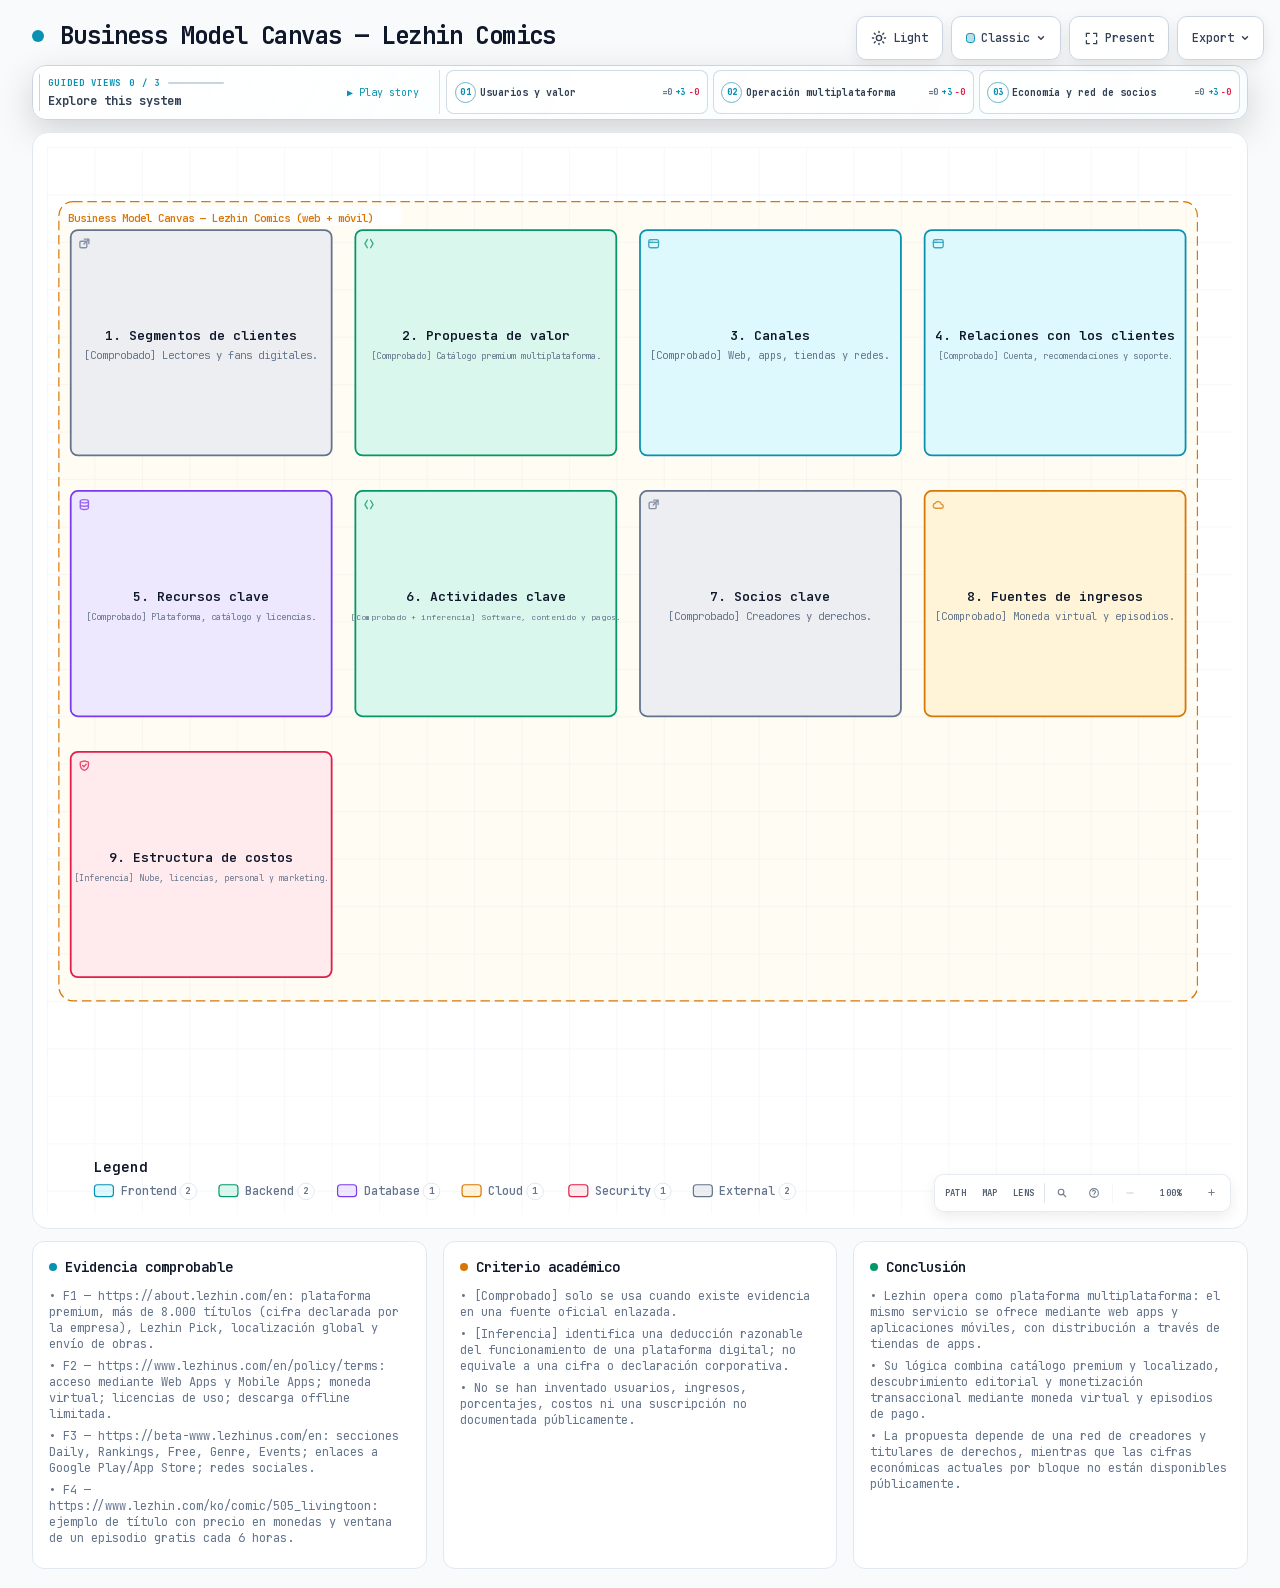
==== Practica03/lezhin-business-model-canvas.html @ 4b430013 "add: Modelo Business Canvas Se generó el modelo Business Canvas de la plataforma Lezhin utilizando C" ====
<!DOCTYPE html>
<html lang="en" data-theme="dark" data-preset="classic">
<head>
  <meta charset="UTF-8">
  <meta name="viewport" content="width=device-width, initial-scale=1.0">
  <meta name="generator" content="archify 2.17.0-dev.1">
  <title>Business Model Canvas — Lezhin Comics Diagram</title>
  <script>
    // Resolve the theme before first paint so light-preference users don't
    // see a dark flash. The toolbar script below re-applies with UI state.
    (function () {
      try {
        var theme = null;
        try {
          var param = new URLSearchParams(window.location.search).get('theme');
          if (param === 'light' || param === 'dark') theme = param;
          if (new URLSearchParams(window.location.search).get('embed') === '1') {
            document.documentElement.setAttribute('data-embed', 'true');
          }
          if (new URLSearchParams(window.location.search).get('present') === '1') {
            document.documentElement.setAttribute('data-present', 'true');
          }
        } catch (_) {}
        if (!theme) {
          try { theme = localStorage.getItem('archify-theme'); } catch (_) {}
        }
        if (theme !== 'light' && theme !== 'dark') {
          theme = window.matchMedia('(prefers-color-scheme: light)').matches ? 'light' : 'dark';
        }
        document.documentElement.setAttribute('data-theme', theme);
      } catch (_) {}
    })();
  </script>
  <style id="archify-fonts">
/*
JetBrains Mono variable WOFF2 subsets from Google Fonts service revision v24.
These fixed bytes are shared by the viewer and its SVG/raster exports.
No local() source: an installed copy must not override the bundled font.
Uncovered characters (including CJK) still use the system fallback stack.
Upstream: https://github.com/JetBrains/JetBrainsMono

cyrillic-ext    1664 bytes  sha256 9343de2ca5d9549f792e7962375af8efb0f320c7643bfd36c884b5a30e5c396f
cyrillic        8892 bytes  sha256 4995a9a43ac659ec32fcd8b463755cd6a07b31a6e6b3894a6a153b661cf490e2
greek           6800 bytes  sha256 49c3da6c9a2b279b0f1f860f5cfb1f5dc38d88a5c7be9c9b1837bbc4e3db6111
vietnamese      5872 bytes  sha256 d44eb1936043a56038eb02dd70b243f379bef65783f94ec12f277550720411f1
latin-ext      11596 bytes  sha256 9c38cb2d0d2d93c1ee6e21fa78db76f13ea7e15e15cc64214c7ca89b6aaa35c4
latin          31340 bytes  sha256 2c32b9b3ee358c119e210f6f5195f9bd34894d78a785ff2e95d60e718e400af4

Copyright 2020 The JetBrains Mono Project Authors (https://github.com/JetBrains/JetBrainsMono)

This Font Software is licensed under the SIL Open Font License, Version 1.1.
This license is copied below, and is also available with a FAQ at:
https://openfontlicense.org


-----------------------------------------------------------
SIL OPEN FONT LICENSE Version 1.1 - 26 February 2007
-----------------------------------------------------------

PREAMBLE
The goals of the Open Font License (OFL) are to stimulate worldwide
development of collaborative font projects, to support the font creation
efforts of academic and linguistic communities, and to provide a free and
open framework in which fonts may be shared and improved in partnership
with others.

The OFL allows the licensed fonts to be used, studied, modified and
redistributed freely as long as they are not sold by themselves. The
fonts, including any derivative works, can be bundled, embedded,
redistributed and/or sold with any software provided that any reserved
names are not used by derivative works. The fonts and derivatives,
however, cannot be released under any other type of license. The
requirement for fonts to remain under this license does not apply
to any document created using the fonts or their derivatives.

DEFINITIONS
"Font Software" refers to the set of files released by the Copyright
Holder(s) under this license and clearly marked as such. This may
include source files, build scripts and documentation.

"Reserved Font Name" refers to any names specified as such after the
copyright statement(s).

"Original Version" refers to the collection of Font Software components as
distributed by the Copyright Holder(s).

"Modified Version" refers to any derivative made by adding to, deleting,
or substituting -- in part or in whole -- any of the components of the
Original Version, by changing formats or by porting the Font Software to a
new environment.

"Author" refers to any designer, engineer, programmer, technical
writer or other person who contributed to the Font Software.

PERMISSION & CONDITIONS
Permission is hereby granted, free of charge, to any person obtaining
a copy of the Font Software, to use, study, copy, merge, embed, modify,
redistribute, and sell modified and unmodified copies of the Font
Software, subject to the following conditions:

1) Neither the Font Software nor any of its individual components,
in Original or Modified Versions, may be sold by itself.

2) Original or Modified Versions of the Font Software may be bundled,
redistributed and/or sold with any software, provided that each copy
contains the above copyright notice and this license. These can be
included either as stand-alone text files, human-readable headers or
in the appropriate machine-readable metadata fields within text or
binary files as long as those fields can be easily viewed by the user.

3) No Modified Version of the Font Software may use the Reserved Font
Name(s) unless explicit written permission is granted by the corresponding
Copyright Holder. This restriction only applies to the primary font name as
presented to the users.

4) The name(s) of the Copyright Holder(s) or the Author(s) of the Font
Software shall not be used to promote, endorse or advertise any
Modified Version, except to acknowledge the contribution(s) of the
Copyright Holder(s) and the Author(s) or with their explicit written
permission.

5) The Font Software, modified or unmodified, in part or in whole,
must be distributed entirely under this license, and must not be
distributed under any other license. The requirement for fonts to
remain under this license does not apply to any document created
using the Font Software.

TERMINATION
This license becomes null and void if any of the above conditions are
not met.

DISCLAIMER
THE FONT SOFTWARE IS PROVIDED "AS IS", WITHOUT WARRANTY OF ANY KIND,
EXPRESS OR IMPLIED, INCLUDING BUT NOT LIMITED TO ANY WARRANTIES OF
MERCHANTABILITY, FITNESS FOR A PARTICULAR PURPOSE AND NONINFRINGEMENT
OF COPYRIGHT, PATENT, TRADEMARK, OR OTHER RIGHT. IN NO EVENT SHALL THE
COPYRIGHT HOLDER BE LIABLE FOR ANY CLAIM, DAMAGES OR OTHER LIABILITY,
INCLUDING ANY GENERAL, SPECIAL, INDIRECT, INCIDENTAL, OR CONSEQUENTIAL
DAMAGES, WHETHER IN AN ACTION OF CONTRACT, TORT OR OTHERWISE, ARISING
FROM, OUT OF THE USE OR INABILITY TO USE THE FONT SOFTWARE OR FROM
OTHER DEALINGS IN THE FONT SOFTWARE.
*/
    /* cyrillic-ext */
    @font-face { font-family: 'JetBrains Mono'; font-style: normal; font-weight: 400 800; font-display: swap;
      src: url([data-uri]) format('woff2');
      unicode-range: U+0460-052F, U+1C80-1C8A, U+20B4, U+2DE0-2DFF, U+A640-A69F, U+FE2E-FE2F; }
    /* cyrillic */
    @font-face { font-family: 'JetBrains Mono'; font-style: normal; font-weight: 400 800; font-display: swap;
      src: url([data-uri]) format('woff2');
      unicode-range: U+0301, U+0400-045F, U+0490-0491, U+04B0-04B1, U+2116; }
    /* greek */
    @font-face { font-family: 'JetBrains Mono'; font-style: normal; font-weight: 400 800; font-display: swap;
      src: url([data-uri]) format('woff2');
      unicode-range: U+0370-0377, U+037A-037F, U+0384-038A, U+038C, U+038E-03A1, U+03A3-03FF; }
    /* vietnamese */
    @font-face { font-family: 'JetBrains Mono'; font-style: normal; font-weight: 400 800; font-display: swap;
      src: url([data-uri]) format('woff2');
      unicode-range: U+0102-0103, U+0110-0111, U+0128-0129, U+0168-0169, U+01A0-01A1, U+01AF-01B0, U+0300-0301, U+0303-0304, U+0308-0309, U+0323, U+0329, U+1EA0-1EF9, U+20AB; }
    /* latin-ext */
    @font-face { font-family: 'JetBrains Mono'; font-style: normal; font-weight: 400 800; font-display: swap;
      src: url([data-uri]) format('woff2');
      unicode-range: U+0100-02BA, U+02BD-02C5, U+02C7-02CC, U+02CE-02D7, U+02DD-02FF, U+0304, U+0308, U+0329, U+1D00-1DBF, U+1E00-1E9F, U+1EF2-1EFF, U+2020, U+20A0-20AB, U+20AD-20C0, U+2113, U+2C60-2C7F, U+A720-A7FF; }
    /* latin */
    @font-face { font-family: 'JetBrains Mono'; font-style: normal; font-weight: 400 800; font-display: swap;
      src: url([data-uri]) format('woff2');
      unicode-range: U+0000-00FF, U+0131, U+0152-0153, U+02BB-02BC, U+02C6, U+02DA, U+02DC, U+0304, U+0308, U+0329, U+2000-206F, U+20AC, U+2122, U+2191, U+2193, U+2212, U+2215, U+FEFF, U+FFFD; }
  </style>
  <style>
    /* ==========================================================
       THEME VARIABLES — switch by toggling [data-theme] on <html>
       ========================================================== */
    :root,
    [data-theme="dark"] {
      --bg: #020617;
      --grid: #1e293b;
      --text: #ffffff;
      --text-muted: #94a3b8;
      --text-dim: #475569;
      /* UI chrome and menu hints need more contrast than SVG .t-dim accents */
      --text-faint: #7d8da1;

      --panel: rgba(15, 23, 42, 0.5);
      --panel-border: #1e293b;
      --lane-fill: rgba(15, 23, 42, 0.22);
      --lane-stroke: #334155;

      --arrow: #64748b;
      --arrow-emphasis: #34d399;

      /* Opaque mask color used behind semi-transparent component fills
         so the arrows drawn underneath are properly hidden. */
      --mask: #0f172a;

      --frontend-fill:    rgba(8, 51, 68, 0.4);
      --frontend-stroke:  #22d3ee;
      --backend-fill:     rgba(6, 78, 59, 0.4);
      --backend-stroke:   #34d399;
      --database-fill:    rgba(76, 29, 149, 0.4);
      --database-stroke:  #a78bfa;
      --cloud-fill:       rgba(120, 53, 15, 0.3);
      --cloud-stroke:     #fbbf24;
      --security-fill:    rgba(136, 19, 55, 0.4);
      --security-stroke:  #fb7185;
      --messagebus-fill:  rgba(251, 146, 60, 0.3);
      --messagebus-stroke:#fb923c;
      --external-fill:    rgba(30, 41, 59, 0.5);
      --external-stroke:  #94a3b8;

      --toolbar-bg:       rgba(15, 23, 42, 0.8);
      --toolbar-border:   #334155;
      --toolbar-text:     #e2e8f0;
      --toolbar-hover:    rgba(15, 23, 42, 0.95);
      --toolbar-menu-bg:  #0f172a;
    }

    [data-theme="light"] {
      --bg: #f8fafc;
      --grid: #e2e8f0;
      --text: #0f172a;
      --text-muted: #64748b;
      --text-dim: #94a3b8;
      --text-faint: #64748b;

      --panel: #ffffff;
      --panel-border: #e2e8f0;
      --lane-fill: rgba(248, 250, 252, 0.65);
      --lane-stroke: #cbd5e1;

      --arrow: #94a3b8;
      --arrow-emphasis: #059669;

      --mask: #ffffff;

      --frontend-fill:    rgba(34, 211, 238, 0.15);
      --frontend-stroke:  #0891b2;
      --backend-fill:     rgba(52, 211, 153, 0.18);
      --backend-stroke:   #059669;
      --database-fill:    rgba(167, 139, 250, 0.2);
      --database-stroke:  #7c3aed;
      --cloud-fill:       rgba(251, 191, 36, 0.18);
      --cloud-stroke:     #d97706;
      --security-fill:    rgba(251, 113, 133, 0.15);
      --security-stroke:  #e11d48;
      --messagebus-fill:  rgba(251, 146, 60, 0.15);
      --messagebus-stroke:#ea580c;
      --external-fill:    rgba(148, 163, 184, 0.18);
      --external-stroke:  #64748b;

      --toolbar-bg:       rgba(255, 255, 255, 0.92);
      --toolbar-border:   #cbd5e1;
      --toolbar-text:     #334155;
      --toolbar-hover:    #ffffff;
      --toolbar-menu-bg:  #ffffff;
    }

    /* ==========================================================
       SIGNAL FLOW — an opt-in, motion-forward visual preset.
       The variables also target a standalone exported SVG, whose
       root carries data-preset and data-theme directly.
       ========================================================== */
    [data-preset="signal-flow"][data-theme="dark"] {
      --bg: #030711;
      --grid: #15233a;
      --panel: rgba(6, 14, 28, 0.78);
      --panel-border: #1d3350;
      --lane-fill: rgba(9, 22, 40, 0.5);
      --lane-stroke: #2c4564;
      --text: #f5fbff;
      --text-muted: #9eb0c7;
      --text-dim: #52667f;
      --text-faint: #7890ad;
      --mask: #07101e;
      --frontend-fill: rgba(6, 182, 212, 0.14);
      --frontend-stroke: #67e8f9;
      --backend-fill: rgba(16, 185, 129, 0.14);
      --backend-stroke: #5eead4;
      --database-fill: rgba(139, 92, 246, 0.16);
      --database-stroke: #c4b5fd;
      --cloud-fill: rgba(245, 158, 11, 0.13);
      --cloud-stroke: #fcd34d;
      --security-fill: rgba(244, 63, 94, 0.13);
      --security-stroke: #fda4af;
      --messagebus-fill: rgba(249, 115, 22, 0.13);
      --messagebus-stroke: #fdba74;
      --external-fill: rgba(71, 85, 105, 0.24);
      --external-stroke: #a5b4c7;
      --arrow: #7890ad;
      --arrow-emphasis: #2dd4bf;
      --toolbar-bg: rgba(7, 16, 30, 0.86);
      --toolbar-border: #29415f;
      --toolbar-menu-bg: #07101e;
    }

    [data-preset="signal-flow"][data-theme="light"] {
      --bg: #f4f9fc;
      --grid: #d4e5ee;
      --panel: rgba(255, 255, 255, 0.82);
      --panel-border: #bfd5e2;
      --lane-fill: rgba(232, 243, 248, 0.62);
      --lane-stroke: #a9c5d5;
      --text: #102638;
      --text-muted: #587287;
      --text-dim: #8aa2b4;
      --text-faint: #668397;
      --mask: #ffffff;
      --frontend-fill: rgba(6, 182, 212, 0.09);
      --frontend-stroke: #0789a1;
      --backend-fill: rgba(5, 150, 105, 0.09);
      --backend-stroke: #087f69;
      --database-fill: rgba(124, 58, 237, 0.09);
      --database-stroke: #7254c7;
      --cloud-fill: rgba(217, 119, 6, 0.08);
      --cloud-stroke: #b9670b;
      --security-fill: rgba(225, 29, 72, 0.08);
      --security-stroke: #c53a59;
      --messagebus-fill: rgba(234, 88, 12, 0.08);
      --messagebus-stroke: #c65f27;
      --external-fill: rgba(100, 116, 139, 0.1);
      --external-stroke: #607a8c;
      --arrow: #7b97aa;
      --arrow-emphasis: #0d9488;
    }

    /* ==========================================================
       BLUEPRINT — a review-first drafting preset for deployment,
       infrastructure, and technical design documentation. It keeps
       the same semantic palette and geometry while trading glow for
       precise grid contrast, squared materials, and drafting marks.
       ========================================================== */
    [data-preset="blueprint"][data-theme="dark"] {
      --bg: #06131f;
      --grid: #17425a;
      --panel: rgba(7, 27, 43, 0.9);
      --panel-border: #27627f;
      --lane-fill: rgba(10, 43, 66, 0.36);
      --lane-stroke: #34799a;
      --text: #e3f6ff;
      --text-muted: #91b8ca;
      --text-dim: #557e92;
      --text-faint: #739caf;
      --mask: #0a2031;
      --frontend-fill: rgba(26, 157, 193, 0.14);
      --frontend-stroke: #66d9ef;
      --backend-fill: rgba(31, 155, 124, 0.13);
      --backend-stroke: #69dfbd;
      --database-fill: rgba(120, 105, 196, 0.14);
      --database-stroke: #b4a8ff;
      --cloud-fill: rgba(197, 145, 43, 0.13);
      --cloud-stroke: #ffd166;
      --security-fill: rgba(199, 76, 104, 0.13);
      --security-stroke: #ff8da1;
      --messagebus-fill: rgba(207, 112, 49, 0.13);
      --messagebus-stroke: #ffad66;
      --external-fill: rgba(84, 119, 139, 0.18);
      --external-stroke: #a7cad9;
      --arrow: #78a3b7;
      --arrow-emphasis: #64dfc1;
      --toolbar-bg: rgba(7, 28, 45, 0.92);
      --toolbar-border: #34799a;
      --toolbar-text: #d8f3ff;
      --toolbar-hover: rgba(18, 58, 83, 0.95);
      --toolbar-menu-bg: #0a2031;
    }

    [data-preset="blueprint"][data-theme="light"] {
      --bg: #edf7fa;
      --grid: #b5d5e1;
      --panel: rgba(249, 253, 255, 0.94);
      --panel-border: #78aabd;
      --lane-fill: rgba(210, 232, 240, 0.42);
      --lane-stroke: #83b2c4;
      --text: #123344;
      --text-muted: #4e7486;
      --text-dim: #86a6b4;
      --text-faint: #668c9d;
      --mask: #f9fdff;
      --frontend-fill: rgba(8, 145, 178, 0.08);
      --frontend-stroke: #087f9c;
      --backend-fill: rgba(5, 128, 101, 0.08);
      --backend-stroke: #08755f;
      --database-fill: rgba(100, 75, 180, 0.08);
      --database-stroke: #6757a8;
      --cloud-fill: rgba(181, 120, 15, 0.08);
      --cloud-stroke: #a86609;
      --security-fill: rgba(190, 48, 80, 0.07);
      --security-stroke: #b32f50;
      --messagebus-fill: rgba(196, 81, 22, 0.07);
      --messagebus-stroke: #b65120;
      --external-fill: rgba(79, 112, 128, 0.08);
      --external-stroke: #506f7e;
      --arrow: #6d93a5;
      --arrow-emphasis: #087f69;
      --toolbar-bg: rgba(247, 252, 254, 0.94);
      --toolbar-border: #8ab5c5;
      --toolbar-text: #294f61;
      --toolbar-hover: #ffffff;
      --toolbar-menu-bg: #f9fdff;
    }

    /* ==========================================================
       EDITORIAL — a warm, publication-minded preset for design
       reviews, launch notes, and documentation. The diagram keeps
       the same semantic palette and exact geometry, but trades
       software chrome for paper, ink, ruled structure, and one
       restrained vermilion accent.
       ========================================================== */
    [data-preset="editorial"][data-theme="dark"] {
      --bg: #181611;
      --grid: #39342a;
      --panel: rgba(35, 31, 24, 0.96);
      --panel-border: #625a4a;
      --lane-fill: rgba(52, 46, 35, 0.46);
      --lane-stroke: #726957;
      --text: #f4eddf;
      --text-muted: #b9ae9b;
      --text-dim: #776e60;
      --text-faint: #9d917e;
      --mask: #231f18;
      --frontend-fill: rgba(43, 133, 142, 0.16);
      --frontend-stroke: #7fc6c7;
      --backend-fill: rgba(63, 132, 92, 0.16);
      --backend-stroke: #8fc29e;
      --database-fill: rgba(117, 91, 141, 0.17);
      --database-stroke: #c0a4d0;
      --cloud-fill: rgba(170, 119, 49, 0.16);
      --cloud-stroke: #d8ad68;
      --security-fill: rgba(157, 69, 65, 0.17);
      --security-stroke: #df9085;
      --messagebus-fill: rgba(174, 79, 42, 0.16);
      --messagebus-stroke: #df946f;
      --external-fill: rgba(126, 115, 96, 0.18);
      --external-stroke: #b8ad99;
      --arrow: #948978;
      --arrow-emphasis: #dd6b3d;
      --toolbar-bg: rgba(35, 31, 24, 0.92);
      --toolbar-border: #625a4a;
      --toolbar-text: #eee5d5;
      --toolbar-hover: #302a20;
      --toolbar-menu-bg: #231f18;
    }

    [data-preset="editorial"][data-theme="light"] {
      --bg: #f2eee5;
      --grid: #d8d0c2;
      --panel: rgba(251, 248, 241, 0.97);
      --panel-border: #c4b9a6;
      --lane-fill: rgba(229, 221, 207, 0.42);
      --lane-stroke: #b8aa94;
      --text: #242018;
      --text-muted: #6f6658;
      --text-dim: #a09788;
      --text-faint: #817767;
      --mask: #fbf8f1;
      --frontend-fill: rgba(31, 117, 126, 0.09);
      --frontend-stroke: #287e84;
      --backend-fill: rgba(42, 119, 75, 0.09);
      --backend-stroke: #397b53;
      --database-fill: rgba(105, 75, 130, 0.09);
      --database-stroke: #765d86;
      --cloud-fill: rgba(157, 103, 31, 0.1);
      --cloud-stroke: #9a671f;
      --security-fill: rgba(153, 58, 52, 0.09);
      --security-stroke: #9e463f;
      --messagebus-fill: rgba(182, 70, 27, 0.09);
      --messagebus-stroke: #ad4b25;
      --external-fill: rgba(101, 91, 75, 0.09);
      --external-stroke: #746b5e;
      --arrow: #8a806f;
      --arrow-emphasis: #bb4c23;
      --toolbar-bg: rgba(251, 248, 241, 0.94);
      --toolbar-border: #c4b9a6;
      --toolbar-text: #40392f;
      --toolbar-hover: #fffdf8;
      --toolbar-menu-bg: #fbf8f1;
    }

    * { margin: 0; padding: 0; box-sizing: border-box; }

    body {
      font-family: 'JetBrains Mono', ui-monospace, SFMono-Regular, Menlo, Consolas, 'DejaVu Sans Mono', 'Liberation Mono', 'Noto Sans Mono CJK SC', 'PingFang SC', 'Hiragino Sans GB', 'Microsoft YaHei', monospace;
      background: var(--bg);
      min-height: 100vh;
      padding: 2rem;
      color: var(--text);
      transition: background 0.2s ease, color 0.2s ease;
    }

    html[data-preset="signal-flow"] body {
      background-image:
        radial-gradient(circle at 18% -8%, rgba(34, 211, 238, 0.14), transparent 34rem),
        radial-gradient(circle at 92% 18%, rgba(139, 92, 246, 0.12), transparent 30rem);
      background-attachment: fixed;
    }
    html[data-preset="signal-flow"][data-theme="light"] body {
      background-image:
        radial-gradient(circle at 18% -8%, rgba(6, 182, 212, 0.12), transparent 34rem),
        radial-gradient(circle at 92% 18%, rgba(139, 92, 246, 0.08), transparent 30rem);
    }
    html[data-preset="blueprint"] body {
      background-image:
        linear-gradient(var(--grid) 1px, transparent 1px),
        linear-gradient(90deg, var(--grid) 1px, transparent 1px);
      background-size: 32px 32px;
      background-position: -1px -1px;
      background-attachment: fixed;
    }
    html[data-preset="editorial"] body {
      background-image:
        linear-gradient(90deg, transparent 0, transparent 5.4rem, color-mix(in srgb, var(--security-stroke) 18%, transparent) 5.4rem, color-mix(in srgb, var(--security-stroke) 18%, transparent) calc(5.4rem + 1px), transparent calc(5.4rem + 1px)),
        repeating-linear-gradient(0deg, transparent 0, transparent 31px, color-mix(in srgb, var(--grid) 36%, transparent) 31px, color-mix(in srgb, var(--grid) 36%, transparent) 32px);
      background-attachment: fixed;
    }

    /* Gallery/embed mode keeps the generated artifact as the source of truth
       while presenting only its diagram surface inside a proof card. */
    html[data-embed="true"] body {
      min-height: 0;
      padding: 0;
      overflow: hidden;
      background: var(--bg);
      background-image: none;
    }
    html[data-embed="true"] .toolbar,
    html[data-embed="true"] .header,
    html[data-embed="true"] .cards,
    html[data-embed="true"] .diagram-nav,
    html[data-embed="true"] .overview-map,
    html[data-embed="true"] .focus-chip,
    html[data-embed="true"] .route-probe,
    html[data-embed="true"] .semantic-lens,
    html[data-embed="true"] .diagram-guide,
    html[data-embed="true"] .node-finder,
    html[data-embed="true"] .guided-views { display: none !important; }
    html[data-embed="true"] .container { max-width: none; }
    html[data-embed="true"] .diagram-container {
      padding: 0.5rem;
      border: 0;
      border-radius: 0;
      box-shadow: none;
    }
    html[data-embed="true"] .diagram-container svg { min-width: 0; }

    /* Share Chapter Cue lives in the HTML viewer layer, not inside the SVG.
       It gives one-shot embeds a title, authored note, truthful stop order,
       and lifecycle state while canonical diagram geometry stays untouched. */
    .share-chapter-cue { display: none; }
    html[data-embed="true"][data-share-playback="true"] .share-chapter-cue:not([hidden]),
    html[data-embed="true"][data-share-moment="true"] .share-chapter-cue:not([hidden]) {
      position: absolute;
      z-index: 18;
      top: 0.85rem;
      left: 50%;
      display: grid;
      grid-template-columns: auto minmax(9rem, 13.5rem) minmax(0, 1fr);
      align-items: center;
      gap: 0.45rem 0.85rem;
      width: min(52rem, calc(100% - 1.5rem));
      min-height: 3.35rem;
      padding: 0.55rem 0.75rem 0.65rem;
      overflow: hidden;
      border: 1px solid color-mix(in srgb, var(--frontend-stroke) 42%, var(--toolbar-border));
      border-radius: 0.75rem;
      background:
        linear-gradient(115deg, color-mix(in srgb, var(--frontend-fill) 52%, transparent), transparent 45%),
        color-mix(in srgb, var(--toolbar-menu-bg) 92%, transparent);
      color: var(--toolbar-text);
      box-shadow: 0 14px 42px rgba(0, 0, 0, 0.3), inset 0 1px 0 rgba(255, 255, 255, 0.045);
      backdrop-filter: blur(16px);
      pointer-events: none;
      animation: archify-share-cue-enter 280ms cubic-bezier(0.22, 1, 0.36, 1) both;
    }
    html[data-preset="blueprint"] .share-chapter-cue {
      border-radius: 0.2rem;
      background:
        linear-gradient(90deg, color-mix(in srgb, var(--frontend-fill) 46%, transparent), transparent 36%),
        var(--toolbar-menu-bg);
      box-shadow: 0 10px 28px rgba(0, 0, 0, 0.2);
      backdrop-filter: none;
    }
    html[data-preset="editorial"] .share-chapter-cue {
      border-color: var(--panel-border);
      background:
        linear-gradient(90deg, color-mix(in srgb, var(--security-fill) 58%, transparent), transparent 42%),
        var(--toolbar-menu-bg);
      box-shadow: 0 10px 30px color-mix(in srgb, #000 18%, transparent);
      backdrop-filter: none;
    }
    html[data-preset="editorial"] .share-chapter-state { color: var(--arrow-emphasis); }
    html[data-preset="editorial"] .share-chapter-state::before {
      border-radius: 0;
      box-shadow: none;
      transform: rotate(45deg) scale(0.8);
    }
    .share-chapter-index {
      display: grid;
      gap: 0.12rem;
      min-width: 5rem;
      padding-right: 0.75rem;
      border-right: 1px solid var(--toolbar-border);
    }
    .share-chapter-state {
      display: inline-flex;
      align-items: center;
      gap: 0.36rem;
      color: var(--frontend-stroke);
      font-size: 0.5rem;
      font-weight: 800;
      letter-spacing: 0.14em;
      text-transform: uppercase;
    }
    .share-chapter-state::before {
      width: 0.38rem;
      height: 0.38rem;
      border-radius: 50%;
      background: currentColor;
      box-shadow: 0 0 10px currentColor;
      content: '';
    }
    .share-chapter-cue[data-state="playing"] .share-chapter-state::before {
      animation: archify-share-cue-pulse 1.15s ease-in-out infinite;
    }
    .share-chapter-count {
      color: var(--text-faint);
      font-size: 0.5rem;
      font-weight: 700;
      letter-spacing: 0.08em;
      text-transform: uppercase;
    }
    .share-chapter-copy { min-width: 0; }
    .share-chapter-copy strong,
    .share-chapter-copy small,
    .share-chapter-route {
      display: block;
      overflow: hidden;
      text-overflow: ellipsis;
      white-space: nowrap;
    }
    .share-chapter-copy strong {
      color: var(--toolbar-text);
      font-size: 0.6875rem;
      line-height: 1.35;
    }
    .share-chapter-copy small {
      margin-top: 0.08rem;
      color: var(--text-muted);
      font-size: 0.5rem;
      line-height: 1.35;
    }
    .share-chapter-route {
      color: color-mix(in srgb, var(--frontend-stroke) 76%, var(--text-muted));
      font-size: 0.5625rem;
      font-weight: 650;
      letter-spacing: 0.015em;
      text-align: right;
    }
    .share-chapter-progress {
      position: absolute;
      right: 0;
      bottom: 0;
      left: 0;
      height: 2px;
      overflow: hidden;
      background: color-mix(in srgb, var(--toolbar-border) 72%, transparent);
    }
    .share-chapter-progress span {
      display: block;
      width: 100%;
      height: 100%;
      background: linear-gradient(90deg, var(--frontend-stroke), var(--database-stroke));
      box-shadow: 0 0 12px var(--frontend-stroke);
      transform: scaleX(0);
      transform-origin: left center;
    }

    /* Presentation Stage is a viewer-only layer: it gives the live diagram
       the viewport while keeping guided views, theme, focus, and exports real.
       Embed mode wins when both query parameters are present. */
    html[data-present="true"]:not([data-embed="true"]) body {
      height: 100dvh;
      min-height: 0;
      padding: 1rem;
      overflow: hidden;
    }
    html[data-present="true"]:not([data-embed="true"]) .container {
      display: flex;
      flex-direction: column;
      gap: 0.75rem;
      width: 100%;
      max-width: none;
      height: calc(100dvh - 2rem);
    }
    html[data-present="true"]:not([data-embed="true"]) .header {
      flex: none;
      min-width: 0;
      margin: 0;
      padding-right: 23rem;
    }
    html[data-present="true"]:not([data-embed="true"]) .header-row { margin-bottom: 0.25rem; }
    html[data-present="true"]:not([data-embed="true"]) .subtitle {
      overflow: hidden;
      text-overflow: ellipsis;
      white-space: nowrap;
    }
    html[data-present="true"]:not([data-embed="true"]) .guided-views {
      flex: none;
      margin-bottom: 0;
    }
    html[data-present="true"]:not([data-embed="true"]) .diagram-container {
      display: flex;
      flex: 1 1 auto;
      align-items: center;
      justify-content: center;
      min-height: 0;
      padding: 0.75rem;
      padding-bottom: calc(0.75rem + var(--archify-nav-reserve));
    }
    html[data-present="true"]:not([data-embed="true"]) .diagram-container > svg {
      flex: 1 1 auto;
      height: 100%;
      min-height: 0;
      width: 100%;
      min-width: 0;
    }
    html[data-present="true"]:not([data-embed="true"]) .cards { display: none; }
    html[data-present="true"]:not([data-embed="true"]) #btn-present {
      border-color: var(--frontend-stroke);
      color: var(--frontend-stroke);
    }

    /* The reader owns only the outer scale. Wide diagrams keep one authored
       SVG/viewBox while the runtime chooses a desktop width from the actual
       vertical budget. This avoids device-specific files and breakpoint
       jumps between a laptop and a tall monitor. */
    .container {
      width: 100%;
      max-width: var(--archify-reader-width, 1440px);
      margin: 0 auto;
    }
    @media (min-width: 768px) and (max-height: 920px) {
      .header { margin-bottom: 1rem; }
      .diagram-container { padding: 1rem; }
      .cards { margin-top: 1rem; }
      .card { padding: 1rem; }
    }

    .header { margin-bottom: 1.5rem; padding-right: 29.5rem; }

    html[data-preset="signal-flow"] .header,
    html[data-preset="blueprint"] .header,
    html[data-preset="editorial"] .header { padding-right: 29.5rem; }

    .header-row {
      display: flex;
      align-items: center;
      gap: 1rem;
      margin-bottom: 0.5rem;
    }

    .pulse-dot {
      width: 12px;
      height: 12px;
      background: var(--frontend-stroke);
      border-radius: 50%;
      animation: none;
    }

    html[data-motion-capable="true"] .pulse-dot { animation: pulse 2s infinite; }

    @keyframes pulse {
      0%, 100% { opacity: 1; }
      50% { opacity: 0.5; }
    }

    h1 {
      font-size: 1.5rem;
      font-weight: 700;
      letter-spacing: -0.025em;
    }

    .subtitle {
      color: var(--text-muted);
      font-size: 0.875rem;
      margin-left: 1.75rem;
    }

    html[data-preset="signal-flow"] .header-row::after {
      content: attr(data-preset-badge-signal-flow);
      margin-left: auto;
      color: var(--frontend-stroke);
      border: 1px solid var(--frontend-stroke);
      border-radius: 999px;
      padding: 0.28rem 0.6rem;
      font-size: 0.625rem;
      letter-spacing: 0.12em;
      opacity: 0.82;
      box-shadow: 0 0 20px rgba(34, 211, 238, 0.12);
      white-space: nowrap;
    }

    html[data-preset="blueprint"] .pulse-dot {
      width: 10px;
      height: 10px;
      border: 1px solid var(--frontend-stroke);
      border-radius: 1px;
      background: transparent;
      box-shadow: inset 0 0 0 2px var(--bg);
      transform: rotate(45deg);
      animation: none;
    }
    html[data-preset="blueprint"] .header-row::after {
      content: attr(data-preset-badge-blueprint);
      margin-left: auto;
      padding: 0.28rem 0.55rem;
      border-top: 1px solid var(--frontend-stroke);
      border-bottom: 1px solid var(--frontend-stroke);
      color: var(--frontend-stroke);
      font-size: 0.5625rem;
      font-weight: 700;
      letter-spacing: 0.14em;
      white-space: nowrap;
    }

    html[data-preset="editorial"] h1,
    html[data-preset="editorial"] .card h3 {
      font-family: Georgia, 'Times New Roman', 'Songti SC', STSong, serif;
      letter-spacing: -0.02em;
    }
    html[data-preset="editorial"] h1 { font-size: 1.72rem; font-weight: 600; }
    html[data-preset="editorial"] .pulse-dot {
      width: 9px;
      height: 9px;
      border: 1px solid var(--arrow-emphasis);
      border-radius: 0;
      background: var(--arrow-emphasis);
      box-shadow: 0 0 0 3px color-mix(in srgb, var(--arrow-emphasis) 14%, transparent);
      transform: rotate(45deg);
      animation: none;
    }
    html[data-preset="editorial"] .header-row::after {
      content: attr(data-preset-badge-editorial);
      margin-left: auto;
      padding: 0.32rem 0 0.24rem;
      border-bottom: 2px solid var(--arrow-emphasis);
      color: var(--arrow-emphasis);
      font-family: Georgia, 'Times New Roman', serif;
      font-size: 0.625rem;
      font-style: italic;
      font-weight: 600;
      letter-spacing: 0.08em;
      white-space: nowrap;
    }

    .diagram-container {
      --archify-nav-reserve: 0px;
      background: var(--panel);
      border-radius: 1rem;
      border: 1px solid var(--panel-border);
      padding: 1.5rem;
      padding-bottom: calc(1.5rem + var(--archify-nav-reserve));
      overflow: hidden;
      position: relative;
    }

    html[data-preset="signal-flow"] .diagram-container {
      position: relative;
      overflow: hidden;
      background: linear-gradient(180deg, rgba(8, 20, 38, 0.82), rgba(3, 8, 18, 0.94));
      box-shadow: inset 0 1px 0 rgba(255, 255, 255, 0.04), 0 28px 80px rgba(0, 0, 0, 0.34);
    }
    html[data-preset="signal-flow"][data-theme="light"] .diagram-container {
      background: linear-gradient(180deg, rgba(255, 255, 255, 0.9), rgba(237, 246, 250, 0.94));
      box-shadow: inset 0 1px 0 rgba(255, 255, 255, 0.72), 0 24px 60px rgba(45, 78, 99, 0.12);
    }
    html[data-preset="blueprint"] .diagram-container {
      border-color: var(--panel-border);
      border-radius: 0.35rem;
      background: var(--panel);
      box-shadow:
        inset 0 0 0 1px color-mix(in srgb, var(--panel-border) 34%, transparent),
        0 18px 48px rgba(0, 0, 0, 0.16);
    }
    html[data-preset="blueprint"] .diagram-container::after {
      content: "";
      position: absolute;
      z-index: 10;
      inset: 0.7rem;
      pointer-events: none;
      background:
        linear-gradient(var(--frontend-stroke), var(--frontend-stroke)) left top / 1.35rem 1px no-repeat,
        linear-gradient(var(--frontend-stroke), var(--frontend-stroke)) left top / 1px 1.35rem no-repeat,
        linear-gradient(var(--frontend-stroke), var(--frontend-stroke)) right top / 1.35rem 1px no-repeat,
        linear-gradient(var(--frontend-stroke), var(--frontend-stroke)) right top / 1px 1.35rem no-repeat,
        linear-gradient(var(--frontend-stroke), var(--frontend-stroke)) left bottom / 1.35rem 1px no-repeat,
        linear-gradient(var(--frontend-stroke), var(--frontend-stroke)) left bottom / 1px 1.35rem no-repeat,
        linear-gradient(var(--frontend-stroke), var(--frontend-stroke)) right bottom / 1.35rem 1px no-repeat,
        linear-gradient(var(--frontend-stroke), var(--frontend-stroke)) right bottom / 1px 1.35rem no-repeat;
      opacity: 0.58;
    }
    html[data-preset="editorial"] .diagram-container {
      overflow: hidden;
      border-color: var(--panel-border);
      border-radius: 0.38rem;
      background:
        linear-gradient(90deg, color-mix(in srgb, var(--security-fill) 58%, transparent), transparent 12%),
        var(--panel);
      box-shadow:
        0 1px 0 color-mix(in srgb, var(--text) 6%, transparent),
        0 18px 48px color-mix(in srgb, #000 19%, transparent);
    }
    html[data-preset="editorial"] .diagram-container::after {
      position: absolute;
      z-index: 10;
      top: 0.72rem;
      right: 1.25rem;
      padding: 0.2rem 0.52rem;
      border: 1px solid var(--panel-border);
      background: var(--panel);
      color: var(--arrow-emphasis);
      content: attr(data-preset-badge-editorial-plate);
      font-family: Georgia, 'Times New Roman', serif;
      font-size: 0.52rem;
      font-style: italic;
      font-weight: 600;
      letter-spacing: 0.09em;
      pointer-events: none;
    }
    html[data-embed="true"][data-preset="editorial"] .diagram-container::after { display: none; }
    html[data-motion-capable="true"][data-preset="signal-flow"][data-ambient-motion="running"] .diagram-container::before {
      content: "";
      position: absolute;
      inset: 0;
      pointer-events: none;
      background: linear-gradient(115deg, transparent 28%, rgba(103, 232, 249, 0.035) 48%, transparent 68%);
      transform: translateX(-70%);
      animation: archify-signal-scan 4.8s ease-in-out 1 both;
    }

    /* Motion Governor gives the reader a real static state and gives the
       strongest semantic action the only motion budget. Atmosphere resets to
       its authored base instead of freezing mid-cycle. Static artifacts never
       start a decorative pulse or scan. */
    html:not([data-motion-capable="true"]) svg[data-animation="trace"] [data-animate] {
      animation: none !important;
    }
    html[data-motion="still"] .pulse-dot,
    html[data-motion="still"] .diagram-container::before,
    html[data-motion="still"] svg[data-animation="trace"] [data-animate],
    html[data-motion-owner] .pulse-dot,
    html[data-motion-owner] .diagram-container::before,
    html[data-motion-owner] svg[data-animation="trace"] [data-animate],
    html[data-embed="true"] .pulse-dot,
    html[data-embed="true"] .diagram-container::before,
    html[data-share-playback="true"] .pulse-dot,
    html[data-share-playback="true"] .diagram-container::before,
    html[data-document-hidden="true"] .pulse-dot,
    html[data-document-hidden="true"] .diagram-container::before,
    html[data-document-hidden="true"] svg[data-animation="trace"] [data-animate] {
      animation: none !important;
    }
    html[data-motion="still"] .diagram-container::before,
    html[data-motion-owner] .diagram-container::before,
    html[data-embed="true"] .diagram-container::before,
    html[data-share-playback="true"] .diagram-container::before {
      opacity: 0;
    }
    html[data-motion="still"] .guided-view-progress span,
    html[data-motion="still"] .guided-story-caption,
    html[data-motion="still"] .story-trail-flow,
    html[data-motion="still"] .intent-trace-flow,
    html[data-motion="still"] .route-probe-flow,
    html[data-motion="still"] .route-journey-flow,
    html[data-motion="still"] .semantic-lens-flow,
    html[data-motion="still"] .diagram-guide,
    html[data-motion="still"] [data-story-step],
    html[data-motion="still"] .overview-map-live,
    html[data-motion="still"] .guided-view-stop,
    html[data-motion="still"] .share-chapter-cue,
    html[data-motion="still"] .share-chapter-state::before,
    html[data-motion="still"] .share-chapter-progress span,
    html[data-document-hidden="true"] .guided-view-progress span,
    html[data-document-hidden="true"] .story-trail-flow,
    html[data-document-hidden="true"] .intent-trace-flow,
    html[data-document-hidden="true"] .route-probe-flow,
    html[data-document-hidden="true"] .route-journey-flow,
    html[data-document-hidden="true"] .semantic-lens-flow,
    html[data-document-hidden="true"] .diagram-guide,
    html[data-document-hidden="true"] [data-story-step],
    html[data-document-hidden="true"] .overview-map-live,
    html[data-document-hidden="true"] .guided-view-stop,
    html[data-document-hidden="true"] .share-chapter-cue,
    html[data-document-hidden="true"] .share-chapter-state::before,
    html[data-document-hidden="true"] .share-chapter-progress span {
      animation: none !important;
    }
    html[data-motion="still"] .guided-view-progress span {
      transform: scaleX(1) !important;
    }
    html[data-motion="still"] svg[data-story-playing="true"] .story-trail-flow {
      stroke-dasharray: none;
      stroke-dashoffset: 0;
      opacity: 0.55;
    }
    html[data-motion="still"] .intent-trace-flow,
    html[data-motion="still"] .route-probe-flow {
      stroke-dasharray: none;
      stroke-dashoffset: 0;
      opacity: 0.72;
    }
    html[data-motion="still"] .route-journey-overlay,
    html[data-document-hidden="true"] .route-journey-overlay { display: none !important; }
    html[data-motion="still"] .relationship-pulse-overlay,
    html[data-motion="still"] .story-carrier-overlay,
    html[data-document-hidden="true"] .story-carrier-overlay { display: none !important; }
    html[data-motion="still"] .chapter-handoff-overlay { display: none !important; }
    html[data-motion="still"] .chapter-handoff-anchor { animation: none !important; }
    html[data-motion="still"] .guided-view-chapter,
    html[data-motion="still"] svg [data-node-id],
    html[data-motion="still"] svg [data-edge-from],
    html[data-motion="still"] svg [data-detail],
    html[data-motion="still"] svg [data-detail-anchor],
    html[data-motion="still"] svg [data-legend-hit],
    html[data-motion="still"] svg {
      transition: none !important;
    }

    svg {
      width: 100%;
      min-width: min(900px, 100%);
      display: block;
      transform-origin: 0 0;
      transition: transform 0.18s ease;
    }

    .diagram-container.is-camera-moving svg {
      transition: transform 0.42s cubic-bezier(0.22, 1, 0.36, 1);
    }
    .diagram-container.is-camera-transaction svg { transition: none; }
    .diagram-container.is-pannable { cursor: grab; }
    .diagram-container.is-panning { cursor: grabbing; user-select: none; }
    .diagram-container.is-panning svg { transition: none; }

    .diagram-nav {
      position: absolute;
      right: 1rem;
      bottom: 1rem;
      z-index: 12;
      display: inline-flex;
      align-items: center;
      max-width: calc(100% - 2rem);
      padding: 0.15rem;
      gap: 0;
      overflow-x: auto;
      border: 1px solid color-mix(in srgb, var(--toolbar-border) 48%, transparent);
      border-radius: 0.58rem;
      background: color-mix(in srgb, var(--toolbar-bg) 82%, transparent);
      box-shadow: 0 5px 14px rgba(0, 0, 0, 0.07);
      backdrop-filter: blur(10px);
      scrollbar-width: none;
    }
    .diagram-nav::-webkit-scrollbar { display: none; }
    .diagram-nav button,
    .focus-chip button,
    .guided-views button {
      border: 0;
      background: transparent;
      color: var(--toolbar-text);
      font: inherit;
      cursor: pointer;
    }
    .diagram-nav button {
      min-width: 2rem;
      height: 2rem;
      padding: 0 0.35rem;
      border-radius: 0.35rem;
      color: color-mix(in srgb, var(--toolbar-text) 68%, transparent);
      font-size: 0.56rem;
      font-weight: 600;
      letter-spacing: 0.02em;
      transition: background 0.15s, color 0.15s;
    }
    .diagram-nav button:hover,
    .diagram-nav button:focus-visible,
    .focus-chip button:hover,
    .focus-chip button:focus-visible,
    .guided-views button:hover,
    .guided-views button:focus-visible { background: var(--toolbar-hover); }
    .diagram-nav button:focus-visible,
    .focus-chip button:focus-visible,
    .guided-views button:focus-visible {
      outline: 2px solid var(--frontend-stroke);
      outline-offset: 1px;
    }
    .diagram-nav button:disabled { opacity: 0.38; cursor: default; }
    .diagram-nav button:disabled:hover { background: transparent; }
    .diagram-nav #btn-route-probe,
    .diagram-nav #btn-overview-map,
    .diagram-nav #btn-semantic-lens {
      min-width: auto;
      padding-inline: 0.5rem;
      color: color-mix(in srgb, var(--toolbar-text) 86%, transparent);
      font-weight: 650;
    }
    .diagram-nav #btn-node-finder,
    .diagram-nav [data-view="out"] {
      position: relative;
      margin-left: 0.25rem;
    }
    .diagram-nav #btn-node-finder::before,
    .diagram-nav [data-view="out"]::before {
      position: absolute;
      top: 0.4rem;
      bottom: 0.4rem;
      left: -0.13rem;
      width: 1px;
      background: color-mix(in srgb, var(--toolbar-border) 62%, transparent);
      content: "";
      pointer-events: none;
    }
    .diagram-nav-icon {
      display: block;
      width: 0.72rem;
      height: 0.72rem;
      margin: auto;
      background: currentColor;
      -webkit-mask-position: center;
      -webkit-mask-repeat: no-repeat;
      -webkit-mask-size: contain;
      mask-position: center;
      mask-repeat: no-repeat;
      mask-size: contain;
    }
    .diagram-nav-icon.find {
      -webkit-mask-image: url("data:image/svg+xml,%3Csvg xmlns='http://www.w3.org/2000/svg' viewBox='0 0 20 20'%3E%3Ccircle cx='8.5' cy='8.5' r='4.5' fill='none' stroke='black' stroke-width='1.8'/%3E%3Cpath d='m12 12 4 4' fill='none' stroke='black' stroke-width='1.8' stroke-linecap='round'/%3E%3C/svg%3E");
      mask-image: url("data:image/svg+xml,%3Csvg xmlns='http://www.w3.org/2000/svg' viewBox='0 0 20 20'%3E%3Ccircle cx='8.5' cy='8.5' r='4.5' fill='none' stroke='black' stroke-width='1.8'/%3E%3Cpath d='m12 12 4 4' fill='none' stroke='black' stroke-width='1.8' stroke-linecap='round'/%3E%3C/svg%3E");
    }
    .diagram-nav-icon.guide {
      -webkit-mask-image: url("data:image/svg+xml,%3Csvg xmlns='http://www.w3.org/2000/svg' viewBox='0 0 20 20'%3E%3Ccircle cx='10' cy='10' r='7' fill='none' stroke='black' stroke-width='1.7'/%3E%3Cpath d='M7.8 7.3a2.4 2.4 0 014.6.9c0 1.8-2.4 2-2.4 3.7M10 14.9h.01' fill='none' stroke='black' stroke-width='1.7' stroke-linecap='round'/%3E%3C/svg%3E");
      mask-image: url("data:image/svg+xml,%3Csvg xmlns='http://www.w3.org/2000/svg' viewBox='0 0 20 20'%3E%3Ccircle cx='10' cy='10' r='7' fill='none' stroke='black' stroke-width='1.7'/%3E%3Cpath d='M7.8 7.3a2.4 2.4 0 014.6.9c0 1.8-2.4 2-2.4 3.7M10 14.9h.01' fill='none' stroke='black' stroke-width='1.7' stroke-linecap='round'/%3E%3C/svg%3E");
    }
    .diagram-nav-icon.minus {
      -webkit-mask-image: url("data:image/svg+xml,%3Csvg xmlns='http://www.w3.org/2000/svg' viewBox='0 0 20 20'%3E%3Cpath d='M5 10h10' fill='none' stroke='black' stroke-width='1.8' stroke-linecap='round'/%3E%3C/svg%3E");
      mask-image: url("data:image/svg+xml,%3Csvg xmlns='http://www.w3.org/2000/svg' viewBox='0 0 20 20'%3E%3Cpath d='M5 10h10' fill='none' stroke='black' stroke-width='1.8' stroke-linecap='round'/%3E%3C/svg%3E");
    }
    .diagram-nav-icon.plus {
      -webkit-mask-image: url("data:image/svg+xml,%3Csvg xmlns='http://www.w3.org/2000/svg' viewBox='0 0 20 20'%3E%3Cpath d='M10 5v10M5 10h10' fill='none' stroke='black' stroke-width='1.8' stroke-linecap='round'/%3E%3C/svg%3E");
      mask-image: url("data:image/svg+xml,%3Csvg xmlns='http://www.w3.org/2000/svg' viewBox='0 0 20 20'%3E%3Cpath d='M10 5v10M5 10h10' fill='none' stroke='black' stroke-width='1.8' stroke-linecap='round'/%3E%3C/svg%3E");
    }
    .diagram-nav [data-view="reset"] {
      display: inline-flex;
      align-items: center;
      justify-content: center;
      gap: 0.2rem;
      min-width: 3.1rem;
      padding-inline: 0.35rem;
    }
    .diagram-nav [data-view="reset"][data-detail-visible] {
      min-width: 3.8rem;
    }
    .diagram-nav-detail {
      color: color-mix(in srgb, var(--toolbar-text) 52%, transparent);
      font-size: 0.44rem;
      font-weight: 700;
      line-height: 1;
      letter-spacing: 0.07em;
    }
    .diagram-nav-percent {
      color: color-mix(in srgb, var(--toolbar-text) 84%, transparent);
      font-size: 0.55rem;
      font-weight: 650;
      line-height: 1;
    }
    .diagram-container[data-camera-indicator="true"] .diagram-nav-detail,
    .diagram-container[data-camera-indicator="true"] .diagram-nav-percent { color: var(--frontend-stroke); }
    .diagram-nav #btn-diagram-guide[aria-expanded="true"] {
      color: var(--cloud-stroke);
      background: var(--toolbar-hover);
    }

    /* Semantic Radar is a deliberately simplified, viewer-only overview. It
       uses authored node bounds and the live camera viewport rather than
       cloning the canonical SVG, so IDs, filters, animation, and export state
       stay singular and deterministic. */
    .overview-map {
      position: absolute;
      right: 1rem;
      bottom: calc(4.15rem + var(--archify-nav-reserve));
      z-index: 12;
      width: 11.25rem;
      overflow: hidden;
      border: 1px solid color-mix(in srgb, var(--frontend-stroke) 52%, var(--toolbar-border));
      border-radius: 0.78rem;
      background: var(--toolbar-menu-bg);
      color: var(--toolbar-text);
      box-shadow: 0 16px 42px rgba(0, 0, 0, 0.3);
      backdrop-filter: blur(16px);
      font-size: 0.625rem;
    }
    .overview-map[hidden] { display: none; }
    .overview-map[data-docked="true"] {
      position: fixed;
      right: var(--archify-radar-right, 1rem);
      top: var(--archify-radar-top, 1rem);
      bottom: auto;
    }
    .overview-map[data-docked="true"][data-dock-side="left"] {
      right: auto;
      left: var(--archify-radar-left, 1rem);
    }
    html[data-preset="blueprint"] .overview-map { border-radius: 0.28rem; }
    .overview-map-head {
      display: grid;
      grid-template-columns: auto minmax(0, 1fr) auto;
      align-items: center;
      gap: 0.45rem;
      min-height: 2.25rem;
      padding: 0.42rem 0.48rem 0.38rem 0.55rem;
      border-bottom: 1px solid var(--toolbar-border);
      background: linear-gradient(110deg, color-mix(in srgb, var(--frontend-fill) 45%, transparent), transparent 68%);
      cursor: grab;
      touch-action: none;
      user-select: none;
    }
    .overview-map[data-panel-dragging="true"] .overview-map-head { cursor: grabbing; }
    .overview-map[data-placement-invalid="true"] {
      border-color: var(--security-stroke);
      box-shadow: 0 0 0 2px color-mix(in srgb, var(--security-stroke) 34%, transparent), 0 16px 42px rgba(0, 0, 0, 0.3);
    }
    .overview-map[data-compact="true"] {
      width: 7.4rem;
    }
    .overview-map[data-compact="true"] .overview-map-head {
      grid-template-columns: minmax(0, 1fr) auto;
      gap: 0.24rem;
      min-height: 1.5rem;
      padding: 0.05rem 0.16rem 0.05rem 0.32rem;
      border-bottom: 0;
    }
    .overview-map[data-compact="true"] .overview-map-live,
    .overview-map[data-compact="true"] .overview-map-copy,
    .overview-map[data-compact="true"] .overview-map-surface,
    .overview-map[data-compact="true"] .overview-map-hint {
      display: none;
    }
    .overview-map[data-compact="true"] .overview-map-expand { display: inline-flex; }
    .overview-map[data-compact="true"] .overview-map-close {
      width: 1.15rem;
      height: 1.15rem;
      font-size: 0.72rem;
    }
    .overview-map-live {
      width: 0.42rem;
      height: 0.42rem;
      border-radius: 50%;
      background: var(--backend-stroke);
      box-shadow: 0 0 0 0 color-mix(in srgb, var(--backend-stroke) 52%, transparent);
      animation: archify-radar-live 2.4s ease-out infinite;
    }
    .overview-map-copy { min-width: 0; line-height: 1.1; }
    .overview-map-copy strong {
      display: block;
      overflow: hidden;
      color: var(--frontend-stroke);
      font-size: 0.59rem;
      letter-spacing: 0.12em;
      text-transform: uppercase;
      white-space: nowrap;
      text-overflow: ellipsis;
    }
    .overview-map-copy small {
      display: block;
      margin-top: 0.18rem;
      overflow: hidden;
      color: var(--text-faint);
      font-size: 0.52rem;
      letter-spacing: 0.04em;
      white-space: nowrap;
      text-overflow: ellipsis;
    }
    .overview-map-expand {
      display: none;
      align-items: center;
      justify-content: center;
      min-width: 0;
      height: 1.2rem;
      padding: 0 0.34rem;
      overflow: hidden;
      border: 0;
      border-radius: 0.3rem;
      background: transparent;
      color: var(--frontend-stroke);
      font: inherit;
      font-size: 0.49rem;
      font-weight: 700;
      letter-spacing: 0.06em;
      text-transform: uppercase;
      white-space: nowrap;
      cursor: pointer;
    }
    .overview-map-close {
      width: 1.55rem;
      height: 1.55rem;
      padding: 0;
      border: 0;
      border-radius: 0.34rem;
      background: transparent;
      color: var(--toolbar-text);
      font: inherit;
      font-size: 0.9rem;
      cursor: pointer;
    }
    .overview-map-expand:hover,
    .overview-map-expand:focus-visible,
    .overview-map-close:hover,
    .overview-map-close:focus-visible { background: var(--toolbar-hover); }
    .overview-map-expand:focus-visible,
    .overview-map-close:focus-visible,
    .overview-map-surface:focus-visible,
    .overview-map-node:focus-visible {
      outline: 2px solid var(--frontend-stroke);
      outline-offset: 1px;
    }
    .overview-map-surface {
      position: relative;
      height: 7rem;
      margin: 0.42rem;
      overflow: hidden;
      border: 1px solid color-mix(in srgb, var(--panel-border) 72%, transparent);
      border-radius: 0.42rem;
      background:
        linear-gradient(color-mix(in srgb, var(--panel-border) 26%, transparent) 1px, transparent 1px),
        linear-gradient(90deg, color-mix(in srgb, var(--panel-border) 26%, transparent) 1px, transparent 1px),
        color-mix(in srgb, var(--bg) 86%, transparent);
      background-size: 12px 12px;
      cursor: crosshair;
      touch-action: none;
    }
    html[data-preset="blueprint"] .overview-map-surface { border-radius: 0.1rem; }
    .overview-map-surface > svg {
      width: 100%;
      height: 100%;
      min-width: 0;
      transform: none !important;
      transition: none !important;
      display: block;
      overflow: visible;
    }
    .overview-map-node {
      fill: var(--backend-stroke);
      fill-opacity: 0.52;
      stroke: var(--backend-stroke);
      stroke-opacity: 0.86;
      vector-effect: non-scaling-stroke;
      cursor: pointer;
      transition: fill-opacity 140ms ease, stroke-width 140ms ease, filter 140ms ease;
    }
    .overview-map-node[data-kind="frontend"],
    .overview-map-node[data-kind="start"] { fill: var(--frontend-stroke); stroke: var(--frontend-stroke); }
    .overview-map-node[data-kind="database"],
    .overview-map-node[data-kind="success"] { fill: var(--database-stroke); stroke: var(--database-stroke); }
    .overview-map-node[data-kind="cloud"],
    .overview-map-node[data-kind="waiting"] { fill: var(--cloud-stroke); stroke: var(--cloud-stroke); }
    .overview-map-node[data-kind="messagebus"] { fill: var(--messagebus-stroke); stroke: var(--messagebus-stroke); }
    .overview-map-node[data-kind="security"],
    .overview-map-node[data-kind="decision"],
    .overview-map-node[data-kind="failure"] { fill: var(--security-stroke); stroke: var(--security-stroke); }
    .overview-map-node[data-kind="external"],
    .overview-map-node[data-kind="neutral"] { fill: var(--external-stroke); stroke: var(--external-stroke); }
    .overview-map-node[data-radar-active="true"],
    .overview-map-node:hover,
    .overview-map-node:focus-visible {
      fill-opacity: 0.92;
      stroke-width: 2.2;
      filter: drop-shadow(0 0 3px currentColor);
    }
    .overview-map-viewport {
      fill: color-mix(in srgb, var(--frontend-fill) 56%, transparent);
      stroke: var(--frontend-stroke);
      stroke-width: 2;
      vector-effect: non-scaling-stroke;
      pointer-events: none;
      filter: drop-shadow(0 0 3px color-mix(in srgb, var(--frontend-stroke) 54%, transparent));
    }
    .overview-map-hint {
      display: flex;
      justify-content: space-between;
      gap: 0.5rem;
      padding: 0 0.52rem 0.46rem;
      color: var(--text-faint);
      font-size: 0.49rem;
      letter-spacing: 0.06em;
      text-transform: uppercase;
    }
    .diagram-nav #btn-overview-map[aria-expanded="true"] {
      color: var(--frontend-stroke);
      background: var(--toolbar-hover);
    }
    .overview-map-feedback {
      position: absolute;
      right: 1rem;
      bottom: 4.15rem;
      z-index: 13;
      max-width: min(16rem, calc(100% - 2rem));
      padding: 0.38rem 0.55rem;
      border: 1px solid color-mix(in srgb, var(--frontend-stroke) 52%, var(--toolbar-border));
      border-radius: 0.5rem;
      background: var(--toolbar-menu-bg);
      color: var(--toolbar-text);
      box-shadow: 0 8px 24px rgba(0, 0, 0, 0.2);
      font-size: 0.52rem;
      line-height: 1.35;
      pointer-events: none;
    }
    .overview-map-feedback[hidden] { display: none; }
    .focus-chip[data-radar-yielded="true"] { display: none !important; }
    .diagram-nav #btn-route-probe[aria-pressed="true"] {
      color: var(--backend-stroke);
      background: var(--toolbar-hover);
    }
    .diagram-nav #btn-semantic-lens[aria-expanded="true"],
    .diagram-nav #btn-semantic-lens[aria-pressed="true"] {
      color: var(--database-stroke);
      background: var(--toolbar-hover);
    }

    /* Semantic Lens turns the compiled node-kind palette into an analytical
       legend. One kind reveals its real traffic; two kinds compare only their
       direct authored relationships. Geometry and the canonical SVG stay put. */
    .semantic-lens {
      position: absolute;
      right: 1rem;
      bottom: calc(4.15rem + var(--archify-nav-reserve));
      z-index: 24;
      width: min(20rem, calc(100% - 2rem));
      overflow: hidden;
      border: 1px solid color-mix(in srgb, var(--database-stroke) 58%, var(--toolbar-border));
      border-radius: 0.82rem;
      background:
        linear-gradient(135deg, color-mix(in srgb, var(--database-fill) 34%, transparent), transparent 48%),
        var(--toolbar-menu-bg);
      color: var(--toolbar-text);
      box-shadow: 0 18px 52px rgba(0, 0, 0, 0.36);
      backdrop-filter: blur(18px);
      animation: archify-lens-in 180ms cubic-bezier(0.22, 1, 0.36, 1);
    }
    .semantic-lens[hidden] { display: none; }
    .semantic-lens[data-dock-side="left"] { left: 1rem; right: auto; }
    .semantic-lens[data-dock-side="right"] { left: auto; right: 1rem; }
    html[data-preset="blueprint"] .semantic-lens { border-radius: 0.28rem; }
    .semantic-lens-head {
      display: grid;
      grid-template-columns: minmax(0, 1fr) auto;
      align-items: start;
      gap: 0.75rem;
      padding: 0.72rem 0.78rem 0.62rem;
      border-bottom: 1px solid var(--toolbar-border);
    }
    .semantic-lens-eyebrow {
      display: block;
      color: var(--database-stroke);
      font-size: 0.5rem;
      font-weight: 800;
      letter-spacing: 0.16em;
      text-transform: uppercase;
    }
    .semantic-lens-title {
      display: block;
      margin-top: 0.16rem;
      color: var(--text);
      font-size: 0.82rem;
      letter-spacing: -0.02em;
    }
    .semantic-lens-close {
      width: 1.75rem;
      height: 1.75rem;
      padding: 0;
      border: 0;
      border-radius: 0.35rem;
      background: transparent;
      color: var(--toolbar-text);
      font: inherit;
      font-size: 1rem;
      cursor: pointer;
    }
    .semantic-lens-close:hover,
    .semantic-lens-close:focus-visible { background: var(--toolbar-hover); }
    .semantic-lens-instruction {
      margin: 0;
      padding: 0.52rem 0.78rem 0.48rem;
      color: var(--text-faint);
      font-size: 0.55rem;
      line-height: 1.45;
    }
    .semantic-lens-kinds {
      display: grid;
      grid-template-columns: 1fr 1fr;
      gap: 0.3rem;
      max-height: min(15rem, 40vh);
      padding: 0 0.5rem 0.5rem;
      overflow-y: auto;
      scrollbar-width: thin;
    }
    .semantic-lens-kind {
      --lens-color: var(--external-stroke);
      display: grid;
      grid-template-columns: auto minmax(0, 1fr) auto;
      align-items: center;
      gap: 0.42rem;
      min-width: 0;
      min-height: 2.15rem;
      padding: 0.35rem 0.42rem;
      border: 1px solid color-mix(in srgb, var(--lens-color) 24%, var(--toolbar-border));
      border-radius: 0.45rem;
      background: color-mix(in srgb, var(--panel) 76%, transparent);
      color: var(--toolbar-text);
      font: inherit;
      text-align: left;
      cursor: pointer;
      transition: border-color 140ms ease, background 140ms ease, opacity 140ms ease;
    }
    html[data-preset="blueprint"] .semantic-lens-kind { border-radius: 0.12rem; }
    .semantic-lens-kind[data-kind="frontend"],
    .semantic-lens-kind[data-kind="start"] { --lens-color: var(--frontend-stroke); }
    .semantic-lens-kind[data-kind="backend"],
    .semantic-lens-kind[data-kind="active"] { --lens-color: var(--backend-stroke); }
    .semantic-lens-kind[data-kind="database"],
    .semantic-lens-kind[data-kind="success"] { --lens-color: var(--database-stroke); }
    .semantic-lens-kind[data-kind="cloud"],
    .semantic-lens-kind[data-kind="waiting"] { --lens-color: var(--cloud-stroke); }
    .semantic-lens-kind[data-kind="messagebus"] { --lens-color: var(--messagebus-stroke); }
    .semantic-lens-kind[data-kind="security"],
    .semantic-lens-kind[data-kind="decision"],
    .semantic-lens-kind[data-kind="failure"] { --lens-color: var(--security-stroke); }
    .semantic-lens-kind:hover,
    .semantic-lens-kind:focus-visible,
    .semantic-lens-kind[aria-pressed="true"] {
      border-color: color-mix(in srgb, var(--lens-color) 78%, var(--toolbar-border));
      background: color-mix(in srgb, var(--lens-color) 11%, var(--panel));
    }
    .semantic-lens-kind:focus-visible,
    .semantic-lens-close:focus-visible,
    .semantic-lens-actions button:focus-visible {
      outline: 2px solid var(--database-stroke);
      outline-offset: 1px;
    }
    .semantic-lens-kind:disabled { opacity: 0.34; cursor: default; }
    .semantic-lens-swatch {
      width: 0.48rem;
      height: 0.48rem;
      border-radius: 50%;
      background: var(--lens-color);
      box-shadow: 0 0 8px color-mix(in srgb, var(--lens-color) 58%, transparent);
    }
    .semantic-lens-kind strong {
      overflow: hidden;
      color: var(--text);
      font-size: 0.61rem;
      text-overflow: ellipsis;
      white-space: nowrap;
    }
    .semantic-lens-kind em {
      color: var(--lens-color);
      font-size: 0.54rem;
      font-style: normal;
      font-weight: 800;
    }
    .semantic-lens-status {
      min-height: 2.5rem;
      margin: 0;
      padding: 0.55rem 0.78rem;
      border-top: 1px solid var(--toolbar-border);
      color: var(--text-faint);
      font-size: 0.55rem;
      line-height: 1.45;
    }
    .semantic-lens-status strong { color: var(--database-stroke); font-weight: 800; }
    .semantic-lens-actions {
      display: flex;
      justify-content: flex-end;
      gap: 0.28rem;
      padding: 0 0.62rem 0.62rem;
    }
    .semantic-lens-actions button {
      min-height: 1.8rem;
      padding: 0.28rem 0.48rem;
      border: 0;
      border-radius: 0.35rem;
      background: transparent;
      color: var(--toolbar-text);
      font: inherit;
      font-size: 0.56rem;
      cursor: pointer;
    }
    .semantic-lens-actions button:hover { background: var(--toolbar-hover); }
    .semantic-lens-actions #semantic-lens-copy { color: var(--database-stroke); }
    @keyframes archify-lens-in {
      from { opacity: 0; transform: translateY(5px) scale(0.985); }
      to { opacity: 1; transform: translateY(0) scale(1); }
    }

    /* Route Probe answers a reader question over the compiled semantic graph:
       choose two stable nodes and reveal the shortest authored directed route.
       The receipt and signal live entirely in the viewer layer. */
    .route-probe {
      position: absolute;
      left: 1rem;
      bottom: calc(1rem + var(--archify-nav-reserve));
      z-index: 12;
      width: min(46rem, calc(100% - 25rem));
      min-width: 18rem;
      overflow: hidden;
      border: 1px solid color-mix(in srgb, var(--backend-stroke) 62%, var(--toolbar-border));
      border-radius: 0.82rem;
      background:
        linear-gradient(115deg, color-mix(in srgb, var(--backend-fill) 50%, transparent), transparent 62%),
        var(--toolbar-menu-bg);
      color: var(--toolbar-text);
      box-shadow: 0 18px 48px rgba(0, 0, 0, 0.3);
      backdrop-filter: blur(16px);
      font-size: 0.625rem;
    }
    .route-probe[hidden] { display: none; }
    .route-probe[data-route-dock="top"] {
      top: 1rem;
      bottom: auto;
    }
    html[data-preset="blueprint"] .route-probe { border-radius: 0.25rem; }
    .route-probe-head {
      display: grid;
      grid-template-columns: minmax(0, 1fr) auto;
      align-items: start;
      gap: 0.65rem;
      padding: 0.52rem 0.58rem 0.44rem;
      border-bottom: 1px solid color-mix(in srgb, var(--toolbar-border) 80%, transparent);
    }
    .route-probe-copy { min-width: 0; }
    .route-probe-eyebrow {
      display: block;
      color: var(--backend-stroke);
      font-size: 0.48rem;
      font-weight: 800;
      letter-spacing: 0.15em;
      text-transform: uppercase;
    }
    .route-probe-title {
      display: block;
      margin-top: 0.14rem;
      overflow: hidden;
      color: var(--toolbar-text);
      font-size: 0.72rem;
      line-height: 1.25;
      white-space: nowrap;
      text-overflow: ellipsis;
    }
    .route-probe-actions { display: flex; gap: 0.2rem; }
    .route-probe button {
      min-height: 1.55rem;
      padding: 0.25rem 0.42rem;
      border: 0;
      border-radius: 0.36rem;
      background: transparent;
      color: var(--toolbar-text);
      font: inherit;
      cursor: pointer;
    }
    .route-probe button:hover,
    .route-probe button:focus-visible { background: var(--toolbar-hover); }
    .route-probe button:focus-visible {
      outline: 2px solid var(--backend-stroke);
      outline-offset: 1px;
    }
    .route-probe-copy-link { color: var(--frontend-stroke) !important; }
    .route-probe-find { color: var(--backend-stroke) !important; }
    .route-probe-copy-link[hidden] { display: none; }
    .route-probe-find[hidden] { display: none; }
    .route-probe-path {
      display: flex;
      align-items: center;
      min-height: 2.2rem;
      padding: 0.42rem 0.58rem 0.24rem;
      overflow-x: auto;
      scrollbar-width: thin;
      white-space: nowrap;
    }
    .route-probe-node,
    .route-probe button.route-probe-node {
      flex: none;
      max-width: 9.5rem;
      overflow: hidden;
      min-height: 1.75rem !important;
      padding: 0.22rem 0.38rem;
      border: 1px solid color-mix(in srgb, var(--backend-stroke) 46%, var(--toolbar-border));
      border-radius: 999px;
      background: color-mix(in srgb, var(--backend-fill) 52%, transparent);
      color: var(--text);
      font-size: 0.56rem;
      font-weight: 700;
      text-overflow: ellipsis;
      white-space: nowrap;
    }
    .route-probe-node[data-endpoint="start"] {
      border-color: var(--frontend-stroke);
      color: var(--frontend-stroke);
    }
    .route-probe-node[data-endpoint="end"] {
      border-color: var(--security-stroke);
      color: var(--security-stroke);
    }
    .route-probe-node[data-route-journey-state="past"] { opacity: 0.66; }
    .route-probe-node[data-route-journey-state="future"] { opacity: 0.48; }
    .route-probe-node[aria-current="step"] {
      border-color: var(--backend-stroke);
      background: color-mix(in srgb, var(--backend-fill) 82%, var(--toolbar-menu-bg));
      color: var(--text);
      box-shadow: 0 0 0 1px color-mix(in srgb, var(--backend-stroke) 42%, transparent), 0 0 14px color-mix(in srgb, var(--backend-stroke) 34%, transparent);
      opacity: 1;
    }
    html[data-preset="blueprint"] .route-probe-node[aria-current="step"] {
      border-style: double;
      border-width: 3px;
      border-radius: 0.2rem;
      box-shadow: none;
    }
    .route-probe-arrow {
      flex: none;
      padding: 0 0.28rem;
      color: var(--text-faint);
      font-size: 0.65rem;
    }
    .route-probe-placeholder {
      color: var(--text-faint);
      font-size: 0.56rem;
      letter-spacing: 0.03em;
    }
    .route-probe-status {
      display: block;
      min-height: 1.45rem;
      padding: 0.08rem 0.58rem 0.44rem;
      color: var(--text-faint);
      font-size: 0.52rem;
      line-height: 1.35;
    }
    .route-journey-controls {
      display: grid;
      grid-template-columns: 2rem minmax(5.8rem, auto) 2rem minmax(4.8rem, auto);
      justify-content: start;
      gap: 0.22rem;
      padding: 0.08rem 0.58rem 0.28rem;
    }
    .route-journey-controls[hidden] { display: none; }
    .route-journey-controls button {
      min-height: 1.8rem;
      border: 1px solid color-mix(in srgb, var(--toolbar-border) 86%, transparent);
      background: color-mix(in srgb, var(--toolbar-bg) 72%, transparent);
      font-size: 0.54rem;
      font-weight: 700;
    }
    .route-journey-controls button:disabled {
      cursor: default;
      opacity: 0.34;
    }
    .route-journey-play { color: var(--backend-stroke) !important; }
    .route-journey-overview { color: var(--frontend-stroke) !important; }
    .route-journey-controls[data-playing="true"] .route-journey-play {
      border-color: color-mix(in srgb, var(--backend-stroke) 64%, var(--toolbar-border));
      background: color-mix(in srgb, var(--backend-fill) 62%, transparent);
    }
    .route-probe[data-state="error"] {
      border-color: color-mix(in srgb, var(--security-stroke) 72%, var(--toolbar-border));
    }
    .route-probe[data-state="error"] .route-probe-status { color: var(--security-stroke); }

    .focus-chip {
      position: absolute;
      left: 1rem;
      top: 1rem;
      z-index: 12;
      display: block;
      width: min(22rem, calc(100% - 13rem));
      max-width: calc(100% - 13rem);
      overflow: hidden;
      border: 1px solid var(--frontend-stroke);
      border-radius: 0.85rem;
      background: var(--toolbar-menu-bg);
      color: var(--toolbar-text);
      box-shadow: 0 18px 48px rgba(0, 0, 0, 0.3);
      backdrop-filter: blur(16px);
      font-size: 0.6875rem;
    }
    .focus-chip[hidden] { display: none; }
    html[data-preset="blueprint"] .focus-chip { border-radius: 0.3rem; }
    .focus-chip button {
      flex: none;
      padding: 0.3rem 0.45rem;
      border-radius: 0.35rem;
      font-size: 0.625rem;
    }
    .relationship-lens-head {
      display: grid;
      grid-template-columns: minmax(0, 1fr) auto;
      align-items: start;
      gap: 0.75rem;
      padding: 0.7rem 0.75rem 0.65rem;
      border-bottom: 1px solid var(--toolbar-border);
      background: linear-gradient(120deg, color-mix(in srgb, var(--frontend-fill) 34%, transparent), transparent 72%);
    }
    .relationship-lens-copy { min-width: 0; }
    .relationship-lens-actions {
      display: flex;
      flex-direction: column;
      align-items: flex-end;
      gap: 0.18rem;
    }
    .relationship-lens-actions button { white-space: nowrap; }
    .relationship-lens-actions #btn-focus-clear {
      display: grid;
      width: 1.75rem;
      height: 1.75rem;
      padding: 0;
      place-items: center;
      color: var(--text-muted);
      font-size: 1rem;
      line-height: 1;
    }
    .relationship-lens-actions #btn-focus-clear:hover,
    .relationship-lens-actions #btn-focus-clear:focus-visible {
      background: var(--toolbar-hover);
      color: var(--text);
    }
    .relationship-lens-actions #btn-focus-copy { color: var(--frontend-stroke); }
    .relationship-lens-actions #btn-focus-relations { display: none; }
    .relationship-lens-eyebrow {
      display: block;
      margin-bottom: 0.18rem;
      color: var(--frontend-stroke);
      font-size: 0.5rem;
      font-weight: 800;
      letter-spacing: 0.14em;
      text-transform: uppercase;
    }
    .relationship-lens-title {
      display: block;
      overflow: hidden;
      color: var(--text);
      font-size: 0.8rem;
      line-height: 1.35;
      text-overflow: ellipsis;
      white-space: nowrap;
    }
    .semantic-passport-detail {
      display: block;
      margin-top: 0.12rem;
      overflow: hidden;
      color: var(--text-muted);
      font-size: 0.625rem;
      line-height: 1.4;
      text-overflow: ellipsis;
      white-space: nowrap;
    }
    .semantic-passport-detail[hidden] { display: none; }
    .semantic-passport-meta {
      display: flex;
      flex-wrap: wrap;
      gap: 0.24rem;
      margin-top: 0.42rem;
    }
    .semantic-passport-meta span,
    .semantic-passport-meta code {
      max-width: 100%;
      overflow: hidden;
      padding: 0.14rem 0.34rem;
      border: 1px solid color-mix(in srgb, var(--toolbar-border) 82%, transparent);
      border-radius: 999px;
      background: color-mix(in srgb, var(--panel) 68%, transparent);
      color: var(--text-faint);
      font: inherit;
      font-size: 0.5rem;
      letter-spacing: 0.04em;
      text-overflow: ellipsis;
      white-space: nowrap;
    }
    .semantic-passport-meta [data-passport="kind"] {
      border-color: color-mix(in srgb, var(--frontend-stroke) 50%, var(--toolbar-border));
      color: var(--frontend-stroke);
      font-weight: 800;
      text-transform: uppercase;
    }
    .semantic-passport-meta [data-passport="tag"] { color: var(--cloud-stroke); }
    .semantic-passport-meta [data-passport="brand"] {
      border-color: color-mix(in srgb, var(--messagebus-stroke) 52%, var(--toolbar-border));
      color: var(--messagebus-stroke);
      font-weight: 700;
    }
    .semantic-passport-meta [hidden] { display: none; }
    html[data-preset="blueprint"] .semantic-passport-meta span,
    html[data-preset="blueprint"] .semantic-passport-meta code { border-radius: 0.1rem; }
    .semantic-passport-evidence {
      margin-top: 0.52rem;
      padding: 0.5rem;
      border: 1px solid color-mix(in srgb, var(--backend-stroke) 32%, var(--toolbar-border));
      border-radius: 0.55rem;
      background: color-mix(in srgb, var(--backend-fill) 18%, var(--panel));
    }
    .semantic-passport-evidence[hidden] { display: none; }
    html[data-preset="blueprint"] .semantic-passport-evidence { border-radius: 0.18rem; }
    .semantic-passport-evidence-head {
      display: flex;
      align-items: center;
      justify-content: space-between;
      gap: 0.55rem;
      margin-bottom: 0.35rem;
    }
    .semantic-passport-evidence-status {
      display: inline-flex;
      align-items: center;
      gap: 0.28rem;
      color: var(--backend-stroke);
      font-size: 0.5rem;
      font-weight: 800;
      letter-spacing: 0.08em;
      text-transform: uppercase;
    }
    .semantic-passport-evidence-status::before {
      content: '';
      width: 0.38rem;
      height: 0.38rem;
      border-radius: 50%;
      background: var(--backend-stroke);
      box-shadow: 0 0 0 3px color-mix(in srgb, var(--backend-stroke) 14%, transparent);
    }
    .semantic-passport-repository {
      min-width: 0;
      overflow: hidden;
      color: var(--text-faint);
      font-size: 0.5rem;
      text-decoration: none;
      text-overflow: ellipsis;
      white-space: nowrap;
    }
    .semantic-passport-repository:hover,
    .semantic-passport-repository:focus-visible { color: var(--backend-stroke); }
    .semantic-passport-evidence-links { display: grid; gap: 0.22rem; }
    .semantic-passport-source {
      display: grid;
      grid-template-columns: minmax(0, 1fr) auto;
      gap: 0.15rem 0.45rem;
      align-items: center;
      padding: 0.34rem 0.4rem;
      border: 1px solid transparent;
      border-radius: 0.38rem;
      color: var(--text-muted);
      text-decoration: none;
    }
    a.semantic-passport-source:hover,
    a.semantic-passport-source:focus-visible {
      border-color: color-mix(in srgb, var(--backend-stroke) 42%, transparent);
      background: color-mix(in srgb, var(--backend-fill) 32%, transparent);
      color: var(--text);
    }
    .semantic-passport-source strong {
      overflow: hidden;
      font-size: 0.5625rem;
      text-overflow: ellipsis;
      white-space: nowrap;
    }
    .semantic-passport-source code {
      color: var(--backend-stroke);
      font: inherit;
      font-size: 0.5rem;
    }
    .semantic-passport-source small {
      grid-column: 1 / -1;
      overflow: hidden;
      color: var(--text-faint);
      font-size: 0.5rem;
      text-overflow: ellipsis;
      white-space: nowrap;
    }
    .relationship-lens-summary {
      display: block;
      margin-top: 0.12rem;
      color: var(--text-faint);
      font-size: 0.5625rem;
    }
    .semantic-passport-reach {
      display: grid;
      gap: 0.28rem;
      margin-top: 0.52rem;
      padding-top: 0.48rem;
      border-top: 1px solid color-mix(in srgb, var(--toolbar-border) 76%, transparent);
    }
    .semantic-passport-reach[hidden] { display: none; }
    .semantic-passport-reach-label {
      color: var(--text-faint);
      font-size: 0.5rem;
      font-weight: 800;
      letter-spacing: 0.1em;
      text-transform: uppercase;
    }
    .semantic-passport-reach-actions {
      display: grid;
      grid-template-columns: repeat(2, minmax(0, 1fr));
      gap: 0.25rem;
    }
    .semantic-passport-reach-actions button {
      display: flex;
      align-items: center;
      justify-content: space-between;
      gap: 0.5rem;
      min-width: 0;
      min-height: 2rem;
      padding: 0.32rem 0.42rem;
      border: 1px solid color-mix(in srgb, var(--toolbar-border) 86%, transparent);
      background: color-mix(in srgb, var(--panel) 70%, transparent);
      color: var(--text-muted);
      text-align: left;
    }
    .semantic-passport-reach-actions button:hover:not(:disabled),
    .semantic-passport-reach-actions button:focus-visible {
      border-color: color-mix(in srgb, var(--frontend-stroke) 62%, var(--toolbar-border));
      color: var(--text);
    }
    .semantic-passport-reach-actions button:focus-visible {
      outline: 2px solid var(--frontend-stroke);
      outline-offset: 1px;
    }
    .semantic-passport-reach-actions button:disabled {
      cursor: default;
      opacity: 0.5;
    }
    .semantic-passport-reach-actions button[aria-pressed="true"] {
      border-color: color-mix(in srgb, var(--reach-color, var(--frontend-stroke)) 72%, var(--toolbar-border));
      background: color-mix(in srgb, var(--reach-fill, var(--frontend-fill)) 48%, transparent);
      color: var(--text);
    }
    #btn-reach-upstream {
      --reach-color: var(--database-stroke);
      --reach-fill: var(--database-fill);
    }
    #btn-reach-downstream {
      --reach-color: var(--backend-stroke);
      --reach-fill: var(--backend-fill);
    }
    .semantic-passport-reach-actions strong {
      color: var(--reach-color, var(--frontend-stroke));
      font-size: 0.625rem;
    }
    .semantic-passport-reach-status {
      color: var(--text-faint);
      font-size: 0.525rem;
      line-height: 1.4;
    }
    .semantic-passport-reach-status[hidden] { display: none; }
    .relationship-lens-list {
      max-height: min(18rem, 46vh);
      overflow: auto;
      padding: 0.4rem;
      scrollbar-width: thin;
      scrollbar-color: var(--frontend-stroke) transparent;
    }
    .relationship-lens-list::-webkit-scrollbar { width: 4px; }
    .relationship-lens-list::-webkit-scrollbar-thumb {
      border-radius: 999px;
      background: color-mix(in srgb, var(--frontend-stroke) 68%, transparent);
    }
    .relationship-lens-group + .relationship-lens-group { margin-top: 0.35rem; }
    .relationship-lens-group-title {
      display: block;
      padding: 0.24rem 0.38rem 0.16rem;
      color: var(--text-faint);
      font-size: 0.5rem;
      font-weight: 800;
      letter-spacing: 0.12em;
      text-transform: uppercase;
    }
    .relationship-lens-row {
      display: grid;
      grid-template-columns: 2.1rem minmax(0, 1fr);
      gap: 0.06rem 0.45rem;
      width: 100%;
      padding: 0.45rem 0.5rem !important;
      text-align: left;
    }
    .relationship-lens-row:hover,
    .relationship-lens-row:focus-visible,
    .relationship-lens-row[data-preview-active="true"] {
      background: var(--toolbar-hover);
      box-shadow: inset 2px 0 0 var(--frontend-stroke);
    }
    .relationship-lens-row:focus-visible {
      outline: 2px solid var(--frontend-stroke);
      outline-offset: -2px;
    }
    .relationship-lens-direction {
      grid-row: 1 / 3;
      align-self: center;
      color: var(--frontend-stroke);
      font-size: 0.5rem;
      font-weight: 800;
      letter-spacing: 0.08em;
    }
    .relationship-lens-row[data-direction="in"] .relationship-lens-direction { color: var(--database-stroke); }
    .relationship-lens-row[data-direction="loop"] .relationship-lens-direction { color: var(--security-stroke); }
    .relationship-lens-row strong {
      overflow: hidden;
      color: var(--text);
      font-size: 0.6875rem;
      text-overflow: ellipsis;
      white-space: nowrap;
    }
    .relationship-lens-row small {
      overflow: hidden;
      color: var(--text-faint);
      font-size: 0.5625rem;
      text-overflow: ellipsis;
      white-space: nowrap;
    }
    .relationship-lens-empty {
      margin: 0;
      padding: 0.75rem;
      color: var(--text-faint);
      font-size: 0.625rem;
      text-align: center;
    }

    /* Diagram Guide keeps the artifact's growing reader vocabulary
       discoverable without widening the permanent control bar. It derives
       honest counts at runtime and delegates every action to an existing
       production interaction instead of creating a second command system. */
    .diagram-guide {
      position: absolute;
      top: 1rem;
      right: 1rem;
      z-index: 26;
      width: min(32rem, calc(100% - 2rem));
      max-height: min(42rem, calc(100% - 2rem));
      overflow: auto;
      border: 1px solid color-mix(in srgb, var(--cloud-stroke) 58%, var(--toolbar-border));
      border-radius: 0.82rem;
      background:
        linear-gradient(135deg, color-mix(in srgb, var(--cloud-fill) 32%, transparent), transparent 42%),
        var(--toolbar-menu-bg);
      color: var(--toolbar-text);
      box-shadow: 0 22px 64px rgba(0, 0, 0, 0.4);
      backdrop-filter: blur(18px);
      animation: archify-guide-in 180ms cubic-bezier(0.22, 1, 0.36, 1);
    }
    .diagram-guide[hidden] { display: none; }
    html[data-preset="blueprint"] .diagram-guide { border-radius: 0.28rem; }
    .diagram-guide-head {
      display: grid;
      grid-template-columns: minmax(0, 1fr) auto;
      align-items: start;
      gap: 1rem;
      padding: 0.82rem 0.9rem 0.68rem;
      border-bottom: 1px solid var(--toolbar-border);
    }
    .diagram-guide-eyebrow {
      display: block;
      color: var(--cloud-stroke);
      font-size: 0.5rem;
      font-weight: 800;
      letter-spacing: 0.16em;
      text-transform: uppercase;
    }
    .diagram-guide-title {
      display: block;
      margin-top: 0.16rem;
      color: var(--text);
      font-size: 0.86rem;
      letter-spacing: -0.02em;
    }
    .diagram-guide-close {
      width: 1.8rem;
      height: 1.8rem;
      border: 0;
      border-radius: 0.35rem;
      background: transparent;
      color: var(--toolbar-text);
      font: inherit;
      font-size: 1rem;
      cursor: pointer;
    }
    .diagram-guide-close:hover,
    .diagram-guide-close:focus-visible { background: var(--toolbar-hover); }
    .diagram-guide-stats {
      display: flex;
      align-items: center;
      gap: 0.5rem;
      margin: 0;
      padding: 0.54rem 0.9rem;
      border-bottom: 1px solid color-mix(in srgb, var(--toolbar-border) 74%, transparent);
      color: var(--text-faint);
      font-size: 0.56rem;
      letter-spacing: 0.025em;
    }
    .diagram-guide-stats::before {
      content: '';
      width: 0.42rem;
      height: 0.42rem;
      flex: none;
      border-radius: 50%;
      background: var(--backend-stroke);
      box-shadow: 0 0 10px color-mix(in srgb, var(--backend-stroke) 72%, transparent);
    }
    .diagram-guide-actions {
      display: grid;
      grid-template-columns: 1fr 1fr;
      gap: 0.38rem;
      padding: 0.62rem;
    }
    .diagram-guide-action {
      --guide-accent: var(--frontend-stroke);
      display: grid;
      grid-template-columns: auto minmax(0, 1fr) auto;
      align-items: center;
      gap: 0.55rem;
      min-height: 4.15rem;
      padding: 0.55rem 0.58rem;
      border: 1px solid color-mix(in srgb, var(--guide-accent) 22%, var(--toolbar-border));
      border-radius: 0.55rem;
      background: color-mix(in srgb, var(--panel) 78%, transparent);
      color: var(--toolbar-text);
      font: inherit;
      text-align: left;
      cursor: pointer;
      transition: border-color 140ms ease, background 140ms ease, transform 140ms ease;
    }
    .diagram-guide-action[data-guide-action="route"] { --guide-accent: var(--backend-stroke); }
    .diagram-guide-action[data-guide-action="map"] { --guide-accent: var(--database-stroke); }
    .diagram-guide-action[data-guide-action="lens"] { --guide-accent: var(--messagebus-stroke); }
    .diagram-guide-action[data-guide-action="story"] { --guide-accent: var(--security-stroke); }
    .diagram-guide-action[data-guide-action="present"] {
      --guide-accent: var(--cloud-stroke);
    }
    .diagram-guide-action:hover,
    .diagram-guide-action:focus-visible {
      border-color: color-mix(in srgb, var(--guide-accent) 76%, var(--toolbar-border));
      background: color-mix(in srgb, var(--guide-accent) 9%, var(--panel));
      transform: translateY(-1px);
    }
    .diagram-guide-action:focus-visible,
    .diagram-guide-close:focus-visible {
      outline: 2px solid var(--cloud-stroke);
      outline-offset: 1px;
    }
    .diagram-guide-action:disabled {
      opacity: 0.42;
      cursor: default;
      transform: none;
    }
    .diagram-guide-index {
      display: grid;
      place-items: center;
      width: 1.65rem;
      height: 1.65rem;
      border: 1px solid color-mix(in srgb, var(--guide-accent) 64%, var(--toolbar-border));
      border-radius: 0.35rem;
      color: var(--guide-accent);
      font-size: 0.5rem;
      font-weight: 800;
      letter-spacing: 0.06em;
    }
    .diagram-guide-action-copy { min-width: 0; }
    .diagram-guide-action strong {
      display: block;
      overflow: hidden;
      color: var(--text);
      font-size: 0.66rem;
      text-overflow: ellipsis;
      white-space: nowrap;
    }
    .diagram-guide-action small {
      display: -webkit-box;
      margin-top: 0.18rem;
      overflow: hidden;
      color: var(--text-faint);
      font-size: 0.5rem;
      line-height: 1.35;
      -webkit-box-orient: vertical;
      -webkit-line-clamp: 2;
    }
    .diagram-guide kbd {
      align-self: start;
      min-width: 1.45rem;
      padding: 0.12rem 0.3rem;
      border: 1px solid var(--toolbar-border);
      border-radius: 0.25rem;
      color: var(--text-faint);
      font: inherit;
      font-size: 0.5rem;
      text-align: center;
    }
    .diagram-guide-shortcuts {
      display: flex;
      flex-wrap: wrap;
      gap: 0.34rem 0.62rem;
      padding: 0.58rem 0.9rem 0.68rem;
      border-top: 1px solid var(--toolbar-border);
      color: var(--text-faint);
      font-size: 0.5rem;
    }
    .diagram-guide-shortcuts span {
      display: inline-flex;
      align-items: center;
      gap: 0.28rem;
      white-space: nowrap;
    }
    .diagram-guide-feedback {
      min-height: 1rem;
      margin: -0.18rem 0.9rem 0.62rem;
      color: var(--security-stroke);
      font-size: 0.5rem;
    }
    .diagram-guide-feedback:empty { display: none; }
    @keyframes archify-guide-in {
      from { opacity: 0; transform: translateY(-5px) scale(0.985); }
      to { opacity: 1; transform: translateY(0) scale(1); }
    }

    .node-finder {
      position: absolute;
      top: 1rem;
      left: 1rem;
      z-index: 24;
      display: flex;
      flex-direction: column;
      width: min(22rem, calc(100% - 2rem));
      max-height: calc(100% - 2rem);
      overflow: hidden;
      border: 1px solid var(--toolbar-border);
      border-radius: 0.85rem;
      background: var(--toolbar-menu-bg);
      color: var(--toolbar-text);
      box-shadow: 0 6px 8px rgba(0, 0, 0, 0.22);
      backdrop-filter: blur(16px);
    }
    .node-finder[hidden] { display: none; }
    .node-finder[data-context="route-source"] {
      border-color: color-mix(in srgb, var(--frontend-stroke) 68%, var(--toolbar-border));
    }
    .node-finder[data-context="route-target"] {
      border-color: color-mix(in srgb, var(--security-stroke) 68%, var(--toolbar-border));
    }
    html[data-preset="blueprint"] .node-finder { border-radius: 0.3rem; }
    .node-finder-head {
      display: flex;
      align-items: center;
      justify-content: space-between;
      gap: 1rem;
      padding: 0.7rem 0.8rem 0.45rem;
    }
    .node-finder-head strong {
      color: var(--text);
      font-size: 0.6875rem;
      letter-spacing: 0.08em;
      text-transform: uppercase;
    }
    .node-finder[data-context="route-source"] .node-finder-head strong { color: var(--frontend-stroke); }
    .node-finder[data-context="route-target"] .node-finder-head strong { color: var(--security-stroke); }
    .node-finder-close {
      width: 1.75rem;
      height: 1.75rem;
      border: 0;
      border-radius: 0.35rem;
      background: transparent;
      color: var(--toolbar-text);
      font: inherit;
      font-size: 1rem;
      cursor: pointer;
    }
    .node-finder-close:hover,
    .node-finder-close:focus-visible { background: var(--toolbar-hover); }
    .node-finder-close:focus-visible,
    .node-finder-result:focus-visible {
      outline: 2px solid var(--frontend-stroke);
      outline-offset: -2px;
    }
    .node-finder-search {
      display: grid;
      grid-template-columns: auto minmax(0, 1fr) auto;
      align-items: center;
      gap: 0.55rem;
      margin: 0 0.55rem 0.55rem;
      padding: 0 0.7rem;
      min-height: 2.6rem;
      border: 1px solid var(--toolbar-border);
      border-radius: 0.55rem;
      background: color-mix(in srgb, var(--panel) 78%, transparent);
      transition: border-color 160ms ease-out, box-shadow 160ms ease-out;
    }
    html[data-preset="blueprint"] .node-finder-search { border-radius: 0.18rem; }
    .node-finder-search > span { color: var(--frontend-stroke); font-size: 0.875rem; }
    .node-finder-search:focus-within {
      border-color: var(--frontend-stroke);
      box-shadow: 0 0 0 2px color-mix(in srgb, var(--frontend-stroke) 20%, transparent);
    }
    .node-finder-input {
      appearance: none;
      width: 100%;
      min-width: 0;
      border: 0;
      outline: 0;
      background: transparent;
      color: var(--text);
      font: inherit;
      font-size: 0.75rem;
    }
    .node-finder-input:focus-visible { outline: none; }
    .node-finder-input::placeholder { color: var(--text-faint); }
    .node-finder kbd {
      padding: 0.1rem 0.32rem;
      border: 1px solid var(--toolbar-border);
      border-radius: 0.25rem;
      color: var(--text-faint);
      font: inherit;
      font-size: 0.5625rem;
    }
    .node-finder-results {
      display: grid;
      flex: 1 1 auto;
      gap: 0;
      min-height: 0;
      max-height: min(18rem, 48vh);
      margin: 0 0.55rem 0.45rem;
      padding: 0;
      overflow-y: auto;
      overscroll-behavior: contain;
      border: 1px solid color-mix(in srgb, var(--toolbar-border) 78%, transparent);
      border-radius: 0.55rem;
      background: color-mix(in srgb, var(--panel) 54%, transparent);
      scroll-padding-block: 0.25rem;
      scrollbar-width: thin;
    }
    html[data-preset="blueprint"] .node-finder-results { border-radius: 0.18rem; }
    .node-finder-result {
      display: grid;
      grid-template-columns: minmax(0, 1fr) auto;
      gap: 0.2rem 0.75rem;
      width: 100%;
      min-height: 3.25rem;
      padding: 0.58rem 0.65rem;
      border: 0;
      border-radius: 0;
      background: transparent;
      color: var(--text);
      font: inherit;
      text-align: left;
      cursor: pointer;
      transition: background-color 160ms ease-out;
    }
    .node-finder-result:not(:last-child) {
      border-bottom: 1px solid color-mix(in srgb, var(--toolbar-border) 62%, transparent);
    }
    .node-finder-result:hover,
    .node-finder-result:focus-visible {
      position: relative;
      z-index: 1;
      background: color-mix(in srgb, var(--frontend-fill) 48%, var(--toolbar-hover));
    }
    .node-finder-result strong {
      overflow: hidden;
      font-size: 0.75rem;
      line-height: 1.25;
      text-overflow: ellipsis;
      white-space: nowrap;
    }
    .node-finder-result small {
      grid-column: 1 / -1;
      overflow: hidden;
      color: var(--text-faint);
      font-size: 0.5625rem;
      letter-spacing: 0.015em;
      text-overflow: ellipsis;
      white-space: nowrap;
    }
    .node-finder-result em {
      align-self: center;
      color: var(--frontend-stroke);
      font-size: 0.625rem;
      font-style: normal;
    }
    .node-finder[data-context^="route-"] .node-finder-result em {
      padding: 0.1rem 0.3rem;
      border: 1px solid color-mix(in srgb, currentColor 52%, transparent);
      border-radius: 999px;
      font-size: 0.5rem;
      font-weight: 800;
      letter-spacing: 0.05em;
      text-transform: uppercase;
    }
    .node-finder[data-context="route-target"] .node-finder-result em { color: var(--security-stroke); }
    .node-finder-empty {
      padding: 1.1rem 0.75rem 1.25rem;
      color: var(--text-faint);
      font-size: 0.6875rem;
      text-align: center;
    }
    .node-finder-status {
      margin: 0;
      padding: 0.1rem 0.8rem 0.65rem;
      color: var(--text-faint);
      font-size: 0.5625rem;
    }

    .guided-views {
      display: grid;
      grid-template-columns: 2.75rem minmax(0, 1fr) 2.75rem auto;
      align-items: stretch;
      gap: 0.35rem;
      min-width: 0;
      margin: 0 0 0.75rem;
      padding: 0.35rem;
      border: 1px solid var(--toolbar-border);
      border-radius: 0.85rem;
      background: var(--toolbar-bg);
      background: linear-gradient(120deg, var(--toolbar-bg), color-mix(in srgb, var(--toolbar-bg) 82%, var(--frontend-fill)));
      box-shadow: 0 12px 36px rgba(0, 0, 0, 0.16);
      backdrop-filter: blur(12px);
    }
    .guided-views[hidden] { display: none; }

    html[data-preset="blueprint"] .guided-views {
      border-color: var(--panel-border);
      border-radius: 0.35rem;
      background:
        linear-gradient(90deg, color-mix(in srgb, var(--frontend-fill) 36%, transparent), transparent 24%),
        var(--toolbar-bg);
      box-shadow: 0 12px 28px rgba(0, 0, 0, 0.12);
    }
    html[data-preset="blueprint"] .guided-views button { border-radius: 0.2rem; }
    html[data-preset="blueprint"] .guided-view-progress { border-radius: 0; }
    html[data-preset="blueprint"] .guided-view-progress span { border-radius: 0; }
    .guided-views button {
      min-width: 0;
      padding: 0.45rem 0.6rem;
      border-radius: 0.55rem;
      font-size: 0.75rem;
    }
    .guided-views > #guided-view-prev,
    .guided-views > #guided-view-next { min-width: 2.75rem; min-height: 2.75rem; }
    .guided-views button:disabled { opacity: 0.3; cursor: default; }
    .guided-view-copy {
      min-width: 0;
      padding: 0.2rem 0.5rem;
      border-left: 1px solid var(--toolbar-border);
      overflow: hidden;
    }
    .guided-view-meta {
      display: flex;
      align-items: center;
      gap: 0.5rem;
      min-height: 1rem;
      margin-bottom: 0.12rem;
      color: var(--frontend-stroke);
      font-size: 0.5625rem;
      font-weight: 700;
      letter-spacing: 0.12em;
      text-transform: uppercase;
    }
    .guided-view-handoff {
      box-sizing: border-box;
      height: 1rem;
      min-width: 0;
      max-width: 15rem;
      overflow: hidden;
      padding: 0 0.38rem;
      border: 1px solid color-mix(in srgb, var(--frontend-stroke) 46%, transparent);
      border-radius: 999px;
      color: var(--toolbar-text);
      background: color-mix(in srgb, var(--frontend-fill) 44%, transparent);
      font-size: 0.5rem;
      line-height: calc(1rem - 2px);
      letter-spacing: 0.06em;
      text-overflow: ellipsis;
      white-space: nowrap;
    }
    .guided-view-handoff[hidden] { display: none; }
    html[data-preset="blueprint"] .guided-view-handoff { border-radius: 0.15rem; }
    .chapter-handoff-overlay { pointer-events: none; }
    .chapter-handoff-anchor {
      fill: color-mix(in srgb, var(--frontend-fill) 10%, transparent);
      stroke: var(--frontend-stroke);
      stroke-width: 2;
      stroke-dasharray: 4 4;
      vector-effect: non-scaling-stroke;
      opacity: 0.96;
      animation: archify-chapter-anchor 0.42s cubic-bezier(0.22, 1, 0.36, 1) both;
    }
    svg[data-chapter-handoff] [data-node-id][data-chapter-role="stay"] { opacity: 1; }
    svg[data-chapter-handoff] [data-node-id][data-chapter-role="enter"] { opacity: 0.78; }
    svg[data-chapter-handoff] [data-node-id][data-chapter-role="leave"] { opacity: 0.26; }
    @keyframes archify-chapter-anchor {
      0% { opacity: 0.35; stroke-dashoffset: 8; }
      45% { opacity: 1; }
      100% { opacity: 0.72; stroke-dashoffset: 0; }
    }
    .guided-view-progress {
      width: 3.5rem;
      height: 2px;
      overflow: hidden;
      border-radius: 999px;
      background: var(--toolbar-border);
    }
    .guided-view-progress span {
      display: block;
      width: 100%;
      height: 100%;
      border-radius: inherit;
      background: var(--frontend-stroke);
      transform: scaleX(0);
      transform-origin: left center;
    }
    .guided-view-copy strong,
    .guided-view-copy small { display: block; overflow: hidden; text-overflow: ellipsis; white-space: nowrap; }
    .guided-view-copy strong { color: var(--toolbar-text); font-size: 0.75rem; line-height: 1.35; }
    .guided-view-copy small { margin-top: 0; color: var(--text-muted); font-size: 0.625rem; line-height: 1.35; }
    .guided-story-caption {
      display: grid;
      grid-template-columns: auto minmax(0, 1fr) auto;
      gap: 0.12rem 0.55rem;
      align-items: center;
      min-width: 0;
      margin-top: 0.18rem;
      padding: 0.3rem 0.5rem;
      overflow: hidden;
      border: 1px solid color-mix(in srgb, var(--frontend-stroke) 32%, var(--toolbar-border));
      border-radius: 0.58rem;
      background: color-mix(in srgb, var(--frontend-fill) 26%, transparent);
      animation: archify-story-caption-in 140ms cubic-bezier(0.22, 1, 0.36, 1) both;
    }
    .guided-story-caption[hidden] { display: none; }
    .guided-story-caption-index {
      grid-row: 1 / span 2;
      align-self: stretch;
      display: inline-grid;
      min-width: 3.3rem;
      place-items: center;
      padding-right: 0.52rem;
      border-right: 1px solid color-mix(in srgb, var(--frontend-stroke) 28%, var(--toolbar-border));
      color: var(--frontend-stroke);
      font-size: 0.5625rem;
      font-weight: 800;
      letter-spacing: 0.08em;
      text-transform: uppercase;
    }
    .guided-story-caption strong,
    .guided-story-caption small {
      display: block;
      min-width: 0;
      overflow: hidden;
      text-overflow: ellipsis;
      white-space: nowrap;
    }
    .guided-story-caption strong { color: var(--toolbar-text); font-size: 0.6875rem; line-height: 1.3; }
    .guided-story-caption small { color: var(--text-muted); font-size: 0.5625rem; line-height: 1.35; }
    .guided-story-caption-next {
      grid-column: 3;
      grid-row: 1 / span 2;
      display: grid;
      min-width: 6.4rem;
      max-width: 9.5rem;
      align-self: stretch;
      align-content: center;
      padding-left: 0.58rem;
      border-left: 1px solid color-mix(in srgb, var(--frontend-stroke) 22%, var(--toolbar-border));
    }
    .guided-story-caption-next[hidden] { display: none; }
    .guided-story-caption-next small {
      color: color-mix(in srgb, var(--frontend-stroke) 72%, var(--text-muted));
      font-weight: 800;
      letter-spacing: 0.09em;
      text-transform: uppercase;
    }
    .guided-story-caption-next strong { color: var(--text-muted); font-weight: 700; }
    html[data-preset="blueprint"] .guided-story-caption { border-radius: 0.2rem; }
    .guided-views[data-story-beat] .guided-view-copy > #guided-view-label,
    .guided-views[data-story-beat] .guided-view-copy > #guided-view-note { display: none; }
    @keyframes archify-story-caption-in {
      from { opacity: 0; transform: translateY(3px); }
      to { opacity: 1; transform: translateY(0); }
    }
    .guided-view-trail {
      display: flex;
      align-items: center;
      gap: 0.28rem;
      min-width: 0;
      min-height: 1.7rem;
      margin-top: 0;
      padding: 0;
      overflow-x: auto;
      color: var(--text-faint);
      overscroll-behavior-x: contain;
      touch-action: pan-x;
      scrollbar-width: none;
      white-space: nowrap;
    }
    .guided-view-trail[hidden] { display: none; }
    .guided-view-trail::-webkit-scrollbar { display: none; }
    .guided-view-trail .guided-view-stop {
      appearance: none;
      box-sizing: border-box;
      display: inline-flex;
      flex: 0 0 auto;
      align-items: center;
      gap: 0.28rem;
      min-height: 1.5rem;
      padding: 0.1rem 0.3rem 0.1rem 0.18rem;
      border: 1px solid transparent;
      border-radius: 999px;
      background: transparent;
      color: var(--text-muted);
      cursor: pointer;
      font-family: inherit;
      font-size: 0.5625rem;
      font-weight: 650;
      letter-spacing: 0.02em;
      line-height: 1;
      transition: background 140ms ease, border-color 140ms ease, color 140ms ease, opacity 140ms ease;
    }
    .guided-view-stop:hover {
      border-color: color-mix(in srgb, var(--frontend-stroke) 36%, transparent);
      background: color-mix(in srgb, var(--frontend-fill) 34%, transparent);
    }
    .guided-view-stop:focus-visible {
      outline: 2px solid var(--frontend-stroke);
      outline-offset: 1px;
    }
    .guided-view-stop:disabled { cursor: wait; }
    .guided-view-stop::before {
      display: inline-grid;
      width: 1rem;
      height: 1rem;
      place-items: center;
      border: 1px solid color-mix(in srgb, var(--frontend-stroke) 54%, var(--toolbar-border));
      border-radius: 50%;
      background: color-mix(in srgb, var(--frontend-fill) 58%, var(--toolbar-bg));
      color: var(--frontend-stroke);
      content: attr(data-story-number);
      font-size: 0.5rem;
      line-height: 1;
    }
    .guided-view-stop + .guided-view-stop::after {
      order: -1;
      color: color-mix(in srgb, var(--frontend-stroke) 58%, var(--text-faint));
      content: '\00b7';
      font-size: 0.65rem;
    }
    .guided-view-stop[data-story-link="forward"]::after { content: '\2192'; }
    .guided-view-stop[data-story-link="reverse"]::after { content: '\2190'; }
    .guided-view-stop[data-story-link="multiple"]::after { content: '\21c4'; }
    .guided-view-stop[data-story-beat-state="pending"] { opacity: 0.38; }
    .guided-view-stop[data-story-beat-state="next"] {
      border-style: dashed;
      border-color: color-mix(in srgb, var(--frontend-stroke) 42%, var(--toolbar-border));
      color: color-mix(in srgb, var(--toolbar-text) 68%, var(--text-muted));
      opacity: 0.58;
    }
    .guided-view-stop[data-story-beat-state="past"] { color: var(--text-muted); opacity: 0.76; }
    .guided-view-stop[data-story-beat-state="active"] {
      border-color: color-mix(in srgb, var(--frontend-stroke) 72%, var(--toolbar-border));
      background: color-mix(in srgb, var(--frontend-fill) 42%, transparent);
      color: var(--toolbar-text);
      font-weight: 800;
      opacity: 1;
    }
    .guided-view-stop[data-story-beat-state="active"]::before {
      border-color: var(--frontend-stroke);
      box-shadow: 0 0 10px color-mix(in srgb, var(--frontend-stroke) 54%, transparent);
    }
    html[data-preset="blueprint"] .guided-view-stop,
    html[data-preset="blueprint"] .guided-view-stop::before { border-radius: 0.1rem; }
    html[data-preset="blueprint"] .guided-view-stop[data-story-beat-state="active"]::before { box-shadow: none; }
    .guided-view-actions { display: flex; align-items: stretch; gap: 0.2rem; }
    .guided-view-actions button { white-space: nowrap; }
    .guided-view-play {
      display: inline-flex;
      align-items: center;
      justify-content: center;
      gap: 0.38rem;
      min-width: 6.25rem !important;
      color: var(--frontend-stroke) !important;
      font-size: 0.625rem !important;
    }
    .guided-view-play[aria-pressed="true"] { background: var(--toolbar-hover); }
    .guided-view-all { min-width: 3.25rem !important; color: var(--text-muted) !important; font-size: 0.625rem !important; }
    .guided-view-beat-link {
      display: inline-flex;
      align-items: center;
      justify-content: center;
      gap: 0.3rem;
      min-width: 5.4rem !important;
      min-height: 1.5rem;
      color: var(--text-muted) !important;
      font-size: 0.5625rem !important;
      letter-spacing: 0.025em;
      transition: background 140ms ease, border-color 140ms ease, color 140ms ease;
    }
    .guided-view-beat-link:not(:disabled):hover {
      border-color: color-mix(in srgb, var(--frontend-stroke) 52%, var(--toolbar-border));
      color: var(--frontend-stroke) !important;
    }
    .guided-view-beat-link[data-copy-state="copied"] {
      border-color: color-mix(in srgb, var(--backend-stroke) 58%, var(--toolbar-border));
      background: color-mix(in srgb, var(--backend-fill) 46%, transparent);
      color: var(--backend-stroke) !important;
    }
    .guided-view-index {
      grid-column: 1 / -1;
      min-width: 0;
      padding: 0.28rem 0.12rem 0.08rem;
      overflow: hidden;
      border-top: 1px solid color-mix(in srgb, var(--toolbar-border) 72%, transparent);
    }
    @media (min-width: 721px) {
      html[data-present="true"]:not([data-embed="true"]) .guided-views[data-playing="true"] .guided-view-index,
      html[data-present="true"]:not([data-embed="true"]) .guided-views[data-playing="true"] .guided-view-beat-link,
      html[data-present="true"]:not([data-embed="true"]) .guided-views[data-playing="true"] .guided-view-all,
      html[data-present="true"]:not([data-embed="true"]) .guided-views[data-playing="true"] .guided-view-trail,
      html[data-present="true"]:not([data-embed="true"]) .guided-views[data-playing="true"] .guided-view-copy > #guided-view-label,
      html[data-present="true"]:not([data-embed="true"]) .guided-views[data-playing="true"] .guided-view-copy > #guided-view-note { display: none; }
      html[data-present="true"]:not([data-embed="true"]) .guided-views[data-playing="true"] .guided-story-caption { margin-top: 0.08rem; }
    }
    .guided-view-chapters {
      display: flex;
      gap: 0.28rem;
      min-width: 0;
      margin: 0;
      padding: 0.08rem 0.05rem 0.2rem;
      overflow-x: auto;
      list-style: none;
      scroll-padding-inline: 0.05rem;
      scroll-snap-type: x proximity;
      scrollbar-width: none;
    }
    .guided-view-chapters::-webkit-scrollbar { display: none; }
    .guided-view-chapters li {
      display: flex;
      flex: 1 1 0;
      min-width: 9.5rem;
      scroll-snap-align: center;
    }
    .guided-view-chapter {
      position: relative;
      display: grid !important;
      grid-template-columns: 1.55rem minmax(0, 1fr) auto;
      align-items: center;
      width: 100%;
      min-height: 2.75rem;
      padding: 0.36rem 0.48rem !important;
      overflow: hidden;
      border: 1px solid color-mix(in srgb, var(--toolbar-border) 86%, transparent) !important;
      border-radius: 0.48rem !important;
      background: color-mix(in srgb, var(--toolbar-bg) 88%, transparent) !important;
      color: var(--text-muted) !important;
      text-align: left;
      transition: background 0.16s ease, border-color 0.16s ease, opacity 0.16s ease;
    }
    .guided-view-chapter:hover {
      border-color: color-mix(in srgb, var(--frontend-stroke) 58%, var(--toolbar-border)) !important;
      background: color-mix(in srgb, var(--frontend-fill) 42%, var(--toolbar-bg)) !important;
    }
    .guided-view-chapter:focus-visible {
      outline: 2px solid var(--frontend-stroke);
      outline-offset: 1px;
    }
    .guided-view-chapter-index {
      display: inline-grid;
      width: 1.32rem;
      height: 1.32rem;
      place-items: center;
      border: 1px solid color-mix(in srgb, var(--frontend-stroke) 48%, var(--toolbar-border));
      border-radius: 50%;
      color: var(--frontend-stroke);
      font-size: 0.5rem;
      font-weight: 800;
      letter-spacing: 0.03em;
    }
    .guided-view-chapter-title {
      min-width: 0;
      overflow: hidden;
      color: var(--toolbar-text);
      font-size: 0.625rem;
      font-weight: 700;
      line-height: 1.3;
      text-overflow: ellipsis;
      white-space: nowrap;
    }
    .guided-view-chapter-count {
      grid-column: 3;
      grid-row: 1;
      margin-left: 0.38rem;
      color: var(--text-faint);
      font-size: 0.5rem;
      font-style: normal;
      font-weight: 650;
      white-space: nowrap;
    }
    .guided-view-chapter-delta {
      display: inline-flex;
      grid-column: 3;
      grid-row: 1;
      align-items: center;
      gap: 0.22rem;
      margin-left: 0.38rem;
      color: var(--text-faint);
      font-size: 0.5rem;
      font-weight: 750;
      letter-spacing: 0.01em;
      white-space: nowrap;
    }
    .guided-view-chapter-delta[hidden] { display: none; }
    .guided-view-chapter-delta [data-delta-kind="stay"] { color: var(--text-muted); }
    .guided-view-chapter-delta [data-delta-kind="enter"] { color: var(--frontend-stroke); }
    .guided-view-chapter-delta [data-delta-kind="leave"] { color: var(--security-stroke); }
    .guided-view-chapter[data-preview-active="true"] {
      border-color: color-mix(in srgb, var(--frontend-stroke) 72%, var(--toolbar-border)) !important;
      background: color-mix(in srgb, var(--frontend-fill) 54%, var(--toolbar-bg)) !important;
    }
    .guided-view-chapter[data-chapter-position="current"] {
      border: 2px solid var(--frontend-stroke) !important;
      padding: calc(0.36rem - 1px) calc(0.48rem - 1px) !important;
      box-shadow: inset 3px 0 0 var(--frontend-stroke);
      color: var(--toolbar-text) !important;
    }
    .guided-view-chapter[data-chapter-position="current"] .guided-view-chapter-index {
      background: var(--frontend-stroke);
      color: var(--bg);
    }
    .guided-view-chapter[data-chapter-position="before"] {
      border-style: solid !important;
      opacity: 0.72;
    }
    .guided-view-chapter[data-chapter-position="after"] { border-style: dashed !important; }
    html[data-preset="signal-flow"] .guided-view-chapter[data-chapter-position="current"] {
      box-shadow: inset 3px 0 0 var(--frontend-stroke), 0 0 18px color-mix(in srgb, var(--frontend-stroke) 18%, transparent);
    }
    html[data-preset="blueprint"] .guided-view-chapter,
    html[data-preset="blueprint"] .guided-view-chapter-index { border-radius: 0.12rem !important; }

    /* Story Shelf — keep every authored chapter and the Play action visible,
       but do not spend a second row on unavailable director controls before
       the reader enters a chapter. Existing data-active-view state expands
       the full guided surface without a new toggle or stored preference. */
    .guided-views[data-active-view="all"] {
      grid-template-columns: minmax(11rem, .72fr) auto minmax(0, 2fr);
      align-items: center;
      padding: 0.28rem 0.35rem;
    }
    .guided-views[data-active-view="all"] > #guided-view-prev,
    .guided-views[data-active-view="all"] > #guided-view-next,
    .guided-views[data-active-view="all"] .guided-view-beat-link,
    .guided-views[data-active-view="all"] .guided-view-all { display: none; }
    .guided-views[data-active-view="all"] .guided-view-copy {
      grid-column: 1;
      grid-row: 1;
      padding: 0.1rem 0.55rem;
    }
    .guided-views[data-active-view="all"] .guided-view-copy > #guided-view-note { display: none; }
    .guided-views[data-active-view="all"] .guided-view-actions {
      display: block;
      grid-column: 2;
      grid-row: 1;
    }
    .guided-views[data-active-view="all"] .guided-view-play { min-height: 2.75rem; }
    .guided-views[data-active-view="all"] .guided-view-index {
      grid-column: 3;
      grid-row: 1;
      padding: 0 0.08rem 0 0.42rem;
      border-top: 0;
      border-left: 1px solid color-mix(in srgb, var(--toolbar-border) 72%, transparent);
    }
    .guided-views[data-active-view="all"] .guided-view-chapters {
      gap: 0.3rem;
      padding: 0;
    }

    .cards {
      display: grid;
      grid-template-columns: repeat(auto-fit, minmax(280px, 1fr));
      gap: 1rem;
      margin-top: 2rem;
    }

    .card {
      background: var(--panel);
      border-radius: 0.75rem;
      border: 1px solid var(--panel-border);
      padding: 1.25rem;
    }

    html[data-preset="signal-flow"] .card {
      background: linear-gradient(145deg, rgba(10, 24, 43, 0.86), rgba(5, 12, 24, 0.92));
      box-shadow: inset 0 1px 0 rgba(255, 255, 255, 0.035);
    }
    html[data-preset="signal-flow"][data-theme="light"] .card {
      background: linear-gradient(145deg, rgba(255, 255, 255, 0.92), rgba(237, 246, 250, 0.9));
      box-shadow: inset 0 1px 0 rgba(255, 255, 255, 0.82), 0 12px 32px rgba(45, 78, 99, 0.08);
    }

    /* Preserve the one-screen guarantee on ordinary laptop displays. The
       high-screen expansion above must not trade a fuller canvas for page
       scrolling at 900–1080px heights. */
    @media (min-width: 768px) and (max-height: 1100px) {
      .header { margin-bottom: 1rem; }
      .diagram-container {
        padding: 0.875rem;
        padding-bottom: calc(0.875rem + var(--archify-nav-reserve));
      }
      .cards { margin-top: 1rem; }
      .card { padding: 1rem; }
    }
    @media (min-width: 768px) and (max-height: 920px) {
      body { padding-block: 1.25rem; }
      .header { margin-bottom: 0.875rem; }
      .cards { margin-top: 0.75rem; }
      html[data-nav-stage-rail="true"] body { padding-block: 0.375rem; }
      html[data-nav-stage-rail="true"] .header { margin-bottom: 0.5rem; }
      html[data-nav-stage-rail="true"] .guided-views { margin-bottom: 0.375rem; }
      html[data-nav-stage-rail="true"] .diagram-container[data-nav-stage-rail="true"] { padding-top: 0.5rem; }
      html[data-nav-stage-rail="true"] .cards { margin-top: 0.375rem; }
    }

    html[data-preset="blueprint"] .card {
      position: relative;
      border-color: var(--panel-border);
      border-radius: 0.3rem;
      background: var(--panel);
      box-shadow: none;
    }
    html[data-preset="blueprint"] .card::before {
      content: "";
      position: absolute;
      top: -1px;
      left: 1rem;
      width: 2.5rem;
      border-top: 2px solid var(--frontend-stroke);
    }

    html[data-preset="editorial"] .card {
      position: relative;
      border-radius: 0.28rem;
      background: var(--panel);
      box-shadow: 0 10px 28px color-mix(in srgb, #000 10%, transparent);
    }
    html[data-preset="editorial"] .card::before {
      position: absolute;
      top: -1px;
      left: 1.25rem;
      width: 3.25rem;
      border-top: 3px solid var(--arrow-emphasis);
      content: "";
    }
    html[data-preset="editorial"] .card-dot { border-radius: 0; transform: rotate(45deg) scale(0.78); }

    .card-header {
      display: flex;
      align-items: center;
      gap: 0.5rem;
      margin-bottom: 0.75rem;
    }

    .card-dot {
      width: 8px;
      height: 8px;
      border-radius: 50%;
    }

    .card-dot.cyan     { background: var(--frontend-stroke); }
    .card-dot.emerald  { background: var(--backend-stroke); }
    .card-dot.violet   { background: var(--database-stroke); }
    .card-dot.amber    { background: var(--cloud-stroke); }
    .card-dot.rose     { background: var(--security-stroke); }
    .card-dot.orange   { background: var(--messagebus-stroke); }
    .card-dot.slate    { background: var(--external-stroke); }

    .card h3 { font-size: 0.875rem; font-weight: 600; color: var(--text); }

    .card ul {
      list-style: none;
      color: var(--text-muted);
      font-size: 0.75rem;
    }

    .card li { margin-bottom: 0.375rem; }

    /* ==========================================================
       Print stylesheet — hide interactive controls, force light,
       drop the grid so the diagram doesn't waste ink, use landscape
       so wide diagrams fit, pack summary cards into 2 columns to
       avoid an orphan card on a trailing page.
       ========================================================== */
    @page { size: landscape; margin: 1.5cm; }

    @media print {
      /* Force the FULL light palette — including component fills/strokes and
         lane/arrow colors — so printing from dark theme doesn't put neon
         strokes and translucent dark fills on white paper. */
      :root, [data-theme="dark"], [data-theme="light"] {
        --bg: #ffffff;
        --grid: transparent;
        --panel: #ffffff;
        --panel-border: #e2e8f0;
        --text: #0f172a;
        --text-muted: #475569;
        --text-dim: #94a3b8;
        --text-faint: #64748b;
        --mask: #ffffff;
        --lane-fill: rgba(248, 250, 252, 0.65);
        --lane-stroke: #cbd5e1;
        --arrow: #94a3b8;
        --arrow-emphasis: #059669;
        --frontend-fill:    rgba(34, 211, 238, 0.15);
        --frontend-stroke:  #0891b2;
        --backend-fill:     rgba(52, 211, 153, 0.18);
        --backend-stroke:   #059669;
        --database-fill:    rgba(167, 139, 250, 0.2);
        --database-stroke:  #7c3aed;
        --cloud-fill:       rgba(251, 191, 36, 0.18);
        --cloud-stroke:     #d97706;
        --security-fill:    rgba(251, 113, 133, 0.15);
        --security-stroke:  #e11d48;
        --messagebus-fill:  rgba(251, 146, 60, 0.15);
        --messagebus-stroke:#ea580c;
        --external-fill:    rgba(148, 163, 184, 0.18);
        --external-stroke:  #64748b;
      }
      body { background: #ffffff !important; padding: 0; }
      .container { max-width: none; }
      .toolbar, .diagram-nav, .focus-chip, .guided-views, .archify-toast, .no-print { display: none !important; }
      .chapter-handoff-overlay { display: none !important; }
      svg [data-node-id][data-chapter-role] { opacity: 1 !important; }
      svg[data-chapter-preview] [data-node-id],
      svg[data-chapter-preview] [data-edge-from] { opacity: 1 !important; filter: none !important; }
      .diagram-container, .card { box-shadow: none; border-color: #e2e8f0; }
      .diagram-container { --archify-nav-reserve: 0px !important; }
      html[data-preset="signal-flow"] .diagram-container,
      html[data-preset="signal-flow"] .card { background: #ffffff; }
      .cards { grid-template-columns: 1fr 1fr; }
      /* Ensure elements break sensibly across pages */
      .card { break-inside: avoid; page-break-inside: avoid; }
      .diagram-container { break-inside: avoid; page-break-inside: avoid; }
      .diagram-container svg [data-detail] {
        opacity: 1 !important;
        pointer-events: auto !important;
      }
      .diagram-container svg [data-detail-anchor] { transform: none !important; }
      .diagram-container svg[data-lens-active] [data-node-id],
      .diagram-container svg[data-lens-active] [data-edge-from],
      .diagram-container svg[data-legend-preview-active] [data-node-id],
      .diagram-container svg[data-legend-preview-active] [data-edge-from] {
        opacity: 1 !important;
        filter: none !important;
      }
      [data-legend-bridge-runtime] { display: none !important; }
      .semantic-lens-overlay { display: none !important; }
      .relationship-hit-overlay { display: none !important; }
      .relationship-pulse-overlay { display: none !important; }
      .route-probe-overlay, .route-journey-overlay { display: none !important; }
      .story-trail-overlay,
      .story-carrier-overlay { display: none !important; }
      .diagram-container svg[data-focus-active] [data-node-id],
      .diagram-container svg[data-focus-active] [data-edge-from],
      .diagram-container svg[data-reach-active] [data-node-id],
      .diagram-container svg[data-reach-active] [data-edge-from],
      .diagram-container svg[data-story-beat] [data-story-step],
      .diagram-container svg[data-story-beat] [data-edge-from][data-story-beat-step],
      .diagram-container svg[data-route-active] [data-node-id],
      .diagram-container svg[data-route-active] [data-edge-from] {
        opacity: 1 !important;
        filter: none !important;
        animation: none !important;
      }
      h1, .subtitle { color: #0f172a; }
    }

    /* ==========================================================
       TOOLBAR (theme toggle + export menu)
       ========================================================== */
    .toolbar {
      position: fixed;
      top: 1rem;
      right: 1rem;
      display: flex;
      align-items: center;
      gap: 0.5rem;
      padding: 0;
      border: 0;
      background: transparent;
      box-shadow: none;
      z-index: 100;
    }
    .toolbar button {
      background: var(--toolbar-bg);
      color: var(--toolbar-text);
      border: 1px solid var(--toolbar-border);
      padding: 0.5rem 0.875rem;
      border-radius: 0.625rem;
      font-family: inherit;
      font-size: 0.75rem;
      font-weight: 500;
      cursor: pointer;
      white-space: nowrap;
      backdrop-filter: blur(10px);
      box-shadow: 0 4px 14px rgba(0, 0, 0, 0.08);
      transition: background 0.15s, border-color 0.15s, color 0.15s;
      display: inline-flex;
      align-items: center;
      gap: 0.375rem;
      min-height: 2.75rem;
    }
    .toolbar button:hover {
      background: var(--toolbar-hover);
      border-color: color-mix(in srgb, var(--arrow) 62%, var(--toolbar-border));
    }
    .toolbar button[aria-expanded="true"],
    .toolbar button[aria-pressed="true"]:not(#btn-theme) {
      background: color-mix(in srgb, var(--frontend-stroke) 10%, var(--toolbar-hover));
      border-color: color-mix(in srgb, var(--frontend-stroke) 48%, var(--toolbar-border));
    }
    .toolbar #btn-export {
      padding-right: 0.82rem;
      padding-left: 0.82rem;
    }
    .toolbar #btn-export:hover,
    .toolbar #btn-export[aria-expanded="true"] {
      color: var(--toolbar-text);
      background: color-mix(in srgb, var(--frontend-stroke) 10%, var(--toolbar-hover));
      border-color: color-mix(in srgb, var(--frontend-stroke) 54%, var(--toolbar-border));
    }
    .toolbar button:focus-visible {
      outline: 2px solid var(--frontend-stroke);
      outline-offset: 2px;
    }
    .toolbar #btn-motion[hidden] { display: none !important; }
    .toolbar #btn-motion { min-width: 4.4rem; }
    .toolbar #btn-motion:disabled { cursor: default; opacity: 0.58; }
    .toolbar .preset-wrap,
    .toolbar .export-wrap {
      position: relative;
    }
    .toolbar-icon {
      display: inline-block;
      width: 0.95rem;
      height: 0.95rem;
      flex: 0 0 auto;
      background: currentColor;
      -webkit-mask-position: center;
      -webkit-mask-repeat: no-repeat;
      -webkit-mask-size: contain;
      mask-position: center;
      mask-repeat: no-repeat;
      mask-size: contain;
    }
    .toolbar-chevron {
      width: 0.65rem;
      height: 0.65rem;
      transition: transform 0.15s ease;
    }
    [aria-expanded="true"] > .toolbar-chevron { transform: rotate(180deg); }
    [data-theme="light"] #theme-icon {
      -webkit-mask-image: url("data:image/svg+xml,%3Csvg xmlns='http://www.w3.org/2000/svg' viewBox='0 0 20 20'%3E%3Cg fill='none' stroke='black' stroke-width='1.7' stroke-linecap='round'%3E%3Ccircle cx='10' cy='10' r='3.1'/%3E%3Cpath d='M10 2.2v1.4M10 16.4v1.4M2.2 10h1.4M16.4 10h1.4M4.5 4.5l1 1M14.5 14.5l1 1M15.5 4.5l-1 1M5.5 14.5l-1 1'/%3E%3C/g%3E%3C/svg%3E");
      mask-image: url("data:image/svg+xml,%3Csvg xmlns='http://www.w3.org/2000/svg' viewBox='0 0 20 20'%3E%3Cg fill='none' stroke='black' stroke-width='1.7' stroke-linecap='round'%3E%3Ccircle cx='10' cy='10' r='3.1'/%3E%3Cpath d='M10 2.2v1.4M10 16.4v1.4M2.2 10h1.4M16.4 10h1.4M4.5 4.5l1 1M14.5 14.5l1 1M15.5 4.5l-1 1M5.5 14.5l-1 1'/%3E%3C/g%3E%3C/svg%3E");
    }
    [data-theme="dark"] #theme-icon {
      -webkit-mask-image: url("data:image/svg+xml,%3Csvg xmlns='http://www.w3.org/2000/svg' viewBox='0 0 20 20'%3E%3Cpath d='M15.2 12.7A6.3 6.3 0 017.3 4.8a6.3 6.3 0 107.9 7.9Z' fill='none' stroke='black' stroke-width='1.7' stroke-linejoin='round'/%3E%3C/svg%3E");
      mask-image: url("data:image/svg+xml,%3Csvg xmlns='http://www.w3.org/2000/svg' viewBox='0 0 20 20'%3E%3Cpath d='M15.2 12.7A6.3 6.3 0 017.3 4.8a6.3 6.3 0 107.9 7.9Z' fill='none' stroke='black' stroke-width='1.7' stroke-linejoin='round'/%3E%3C/svg%3E");
    }
    #btn-present[aria-pressed="false"] #present-icon {
      -webkit-mask-image: url("data:image/svg+xml,%3Csvg xmlns='http://www.w3.org/2000/svg' viewBox='0 0 20 20'%3E%3Cpath d='M7.2 3.2h-4v4M12.8 3.2h4v4M7.2 16.8h-4v-4M12.8 16.8h4v-4' fill='none' stroke='black' stroke-width='1.7' stroke-linecap='round'/%3E%3C/svg%3E");
      mask-image: url("data:image/svg+xml,%3Csvg xmlns='http://www.w3.org/2000/svg' viewBox='0 0 20 20'%3E%3Cpath d='M7.2 3.2h-4v4M12.8 3.2h4v4M7.2 16.8h-4v-4M12.8 16.8h4v-4' fill='none' stroke='black' stroke-width='1.7' stroke-linecap='round'/%3E%3C/svg%3E");
    }
    #btn-present[aria-pressed="true"] #present-icon {
      -webkit-mask-image: url("data:image/svg+xml,%3Csvg xmlns='http://www.w3.org/2000/svg' viewBox='0 0 20 20'%3E%3Cpath d='M7.2 7.2h-4v-4M12.8 7.2h4v-4M7.2 12.8h-4v4M12.8 12.8h4v4' fill='none' stroke='black' stroke-width='1.7' stroke-linecap='round'/%3E%3C/svg%3E");
      mask-image: url("data:image/svg+xml,%3Csvg xmlns='http://www.w3.org/2000/svg' viewBox='0 0 20 20'%3E%3Cpath d='M7.2 7.2h-4v-4M12.8 7.2h4v-4M7.2 12.8h-4v4M12.8 12.8h4v4' fill='none' stroke='black' stroke-width='1.7' stroke-linecap='round'/%3E%3C/svg%3E");
    }
    .toolbar-chevron {
      -webkit-mask-image: url("data:image/svg+xml,%3Csvg xmlns='http://www.w3.org/2000/svg' viewBox='0 0 12 12'%3E%3Cpath d='m3 4.5 3 3 3-3' fill='none' stroke='black' stroke-width='1.7' stroke-linecap='round' stroke-linejoin='round'/%3E%3C/svg%3E");
      mask-image: url("data:image/svg+xml,%3Csvg xmlns='http://www.w3.org/2000/svg' viewBox='0 0 12 12'%3E%3Cpath d='m3 4.5 3 3 3-3' fill='none' stroke='black' stroke-width='1.7' stroke-linecap='round' stroke-linejoin='round'/%3E%3C/svg%3E");
    }
    .toolbar #btn-preset { min-width: 5.4rem; }
    .preset-control-mark {
      width: 0.58rem;
      height: 0.58rem;
      flex: 0 0 auto;
      border: 1px solid var(--frontend-stroke);
      border-radius: 0.2rem;
      background: color-mix(in srgb, var(--frontend-stroke) 28%, transparent);
      transition: border-radius 0.15s, box-shadow 0.15s, transform 0.15s;
    }
    #btn-preset[data-preset-option="signal-flow"] .preset-control-mark {
      border-radius: 50%;
      box-shadow: 0 0 10px color-mix(in srgb, var(--frontend-stroke) 78%, transparent);
    }
    #btn-preset[data-preset-option="blueprint"] .preset-control-mark {
      border-radius: 0.06rem;
      background: transparent;
      box-shadow: inset 0 0 0 1px color-mix(in srgb, var(--frontend-stroke) 32%, transparent);
      transform: rotate(45deg) scale(0.84);
    }
    #btn-preset[data-preset-option="editorial"] .preset-control-mark {
      border-color: var(--arrow-emphasis);
      border-radius: 0;
      background: var(--arrow-emphasis);
      box-shadow: 0 0 0 2px color-mix(in srgb, var(--arrow-emphasis) 14%, transparent);
      transform: rotate(45deg) scale(0.72);
    }
    .toolbar .preset-menu {
      position: absolute;
      top: calc(100% + 0.375rem);
      right: 0;
      display: none;
      width: 18.5rem;
      max-width: calc(100vw - 2rem);
      padding: 0.45rem;
      border: 1px solid var(--toolbar-border);
      border-radius: 0.875rem;
      background: var(--toolbar-menu-bg);
      box-shadow: 0 18px 48px rgba(0, 0, 0, 0.24);
    }
    .toolbar .preset-menu.open { display: block; }
    .toolbar .preset-menu.open,
    .toolbar .export-menu.open {
      animation: toolbar-menu-in 0.16s cubic-bezier(0.2, 0.8, 0.2, 1);
      transform-origin: top right;
    }
    @keyframes toolbar-menu-in {
      from { opacity: 0; transform: translateY(-0.25rem) scale(0.985); }
      to { opacity: 1; transform: translateY(0) scale(1); }
    }
    .preset-menu-heading {
      display: flex;
      align-items: baseline;
      justify-content: space-between;
      gap: 1rem;
      padding: 0.42rem 0.6rem 0.55rem;
      color: var(--text-faint);
      font-size: 0.56rem;
      letter-spacing: 0.13em;
      text-transform: uppercase;
    }
    .preset-menu-heading span:last-child {
      font-size: 0.52rem;
      letter-spacing: 0.04em;
      text-transform: none;
    }
    .toolbar .preset-option {
      display: grid;
      grid-template-columns: 2rem minmax(0, 1fr) 1rem;
      align-items: center;
      gap: 0.68rem;
      width: 100%;
      min-height: 3.35rem;
      padding: 0.5rem 0.62rem;
      border: 0;
      border-radius: 0.5rem;
      background: transparent;
      box-shadow: none;
      backdrop-filter: none;
      text-align: left;
    }
    .toolbar .preset-option:hover,
    .toolbar .preset-option:focus-visible { background: var(--toolbar-hover); }
    .toolbar .preset-option[aria-checked="true"] {
      background: color-mix(in srgb, var(--frontend-stroke) 9%, transparent);
      border-color: color-mix(in srgb, var(--frontend-stroke) 36%, transparent);
    }
    .preset-option-swatch {
      position: relative;
      width: 2rem;
      height: 1.55rem;
      overflow: hidden;
      border: 1px solid #64748b;
      border-radius: 0.24rem;
      background: #0f172a;
      box-shadow: inset 0 0 0 1px rgba(255,255,255,0.04);
    }
    .preset-option-swatch::before,
    .preset-option-swatch::after { position: absolute; content: ""; }
    .preset-option-swatch.classic::before {
      top: 0.42rem;
      right: 0.35rem;
      bottom: 0.42rem;
      left: 0.35rem;
      border: 1px solid #22d3ee;
      border-radius: 0.16rem;
      background: rgba(34, 211, 238, 0.14);
    }
    .preset-option-swatch.signal-flow {
      border-color: #29415f;
      background: linear-gradient(135deg, #07101e 10%, #10243c 100%);
    }
    .preset-option-swatch.signal-flow::before {
      top: 50%;
      right: 0.2rem;
      left: 0.2rem;
      height: 1px;
      background: linear-gradient(90deg, #67e8f9, #c4b5fd);
      box-shadow: 0 0 8px #67e8f9;
    }
    .preset-option-swatch.signal-flow::after {
      top: calc(50% - 0.13rem);
      right: 0.28rem;
      width: 0.26rem;
      height: 0.26rem;
      border-radius: 50%;
      background: #67e8f9;
      box-shadow: 0 0 7px #67e8f9;
    }
    .preset-option-swatch.blueprint {
      border-color: #34799a;
      border-radius: 0.08rem;
      background-color: #0a2031;
      background-image:
        linear-gradient(rgba(102, 217, 239, 0.18) 1px, transparent 1px),
        linear-gradient(90deg, rgba(102, 217, 239, 0.18) 1px, transparent 1px);
      background-size: 0.42rem 0.42rem;
    }
    .preset-option-swatch.blueprint::before {
      top: 0.34rem;
      right: 0.38rem;
      bottom: 0.34rem;
      left: 0.38rem;
      border: 1px solid #66d9ef;
    }
    .preset-option-swatch.editorial {
      border-color: #b8aa94;
      border-radius: 0.08rem;
      background: repeating-linear-gradient(0deg, #f2eee5 0 0.34rem, #d8d0c2 0.36rem, #f2eee5 0.38rem);
    }
    .preset-option-swatch.editorial::before {
      top: 0;
      bottom: 0;
      left: 0.42rem;
      width: 1px;
      background: #c9502d;
      opacity: 0.72;
    }
    .preset-option-swatch.editorial::after {
      top: 0.52rem;
      right: 0.45rem;
      width: 0.38rem;
      height: 0.38rem;
      background: #c9502d;
      transform: rotate(45deg);
    }
    .preset-option-copy { min-width: 0; }
    .preset-option-copy strong,
    .preset-option-copy small { display: block; }
    .preset-option-copy strong {
      color: var(--toolbar-text);
      font-size: 0.72rem;
      font-weight: 600;
    }
    .preset-option-copy small {
      margin-top: 0.16rem;
      overflow: hidden;
      color: var(--text-faint);
      font-size: 0.57rem;
      font-weight: 400;
      white-space: nowrap;
      text-overflow: ellipsis;
    }
    .preset-option-check {
      display: inline-block;
      width: 0.9rem;
      height: 0.9rem;
      color: var(--frontend-stroke);
      background: currentColor;
      -webkit-mask-image: url("data:image/svg+xml,%3Csvg xmlns='http://www.w3.org/2000/svg' viewBox='0 0 16 16'%3E%3Cpath d='m3 8.5 3 3 7-7' fill='none' stroke='black' stroke-width='2' stroke-linecap='round' stroke-linejoin='round'/%3E%3C/svg%3E");
      -webkit-mask-position: center;
      -webkit-mask-repeat: no-repeat;
      -webkit-mask-size: contain;
      mask-image: url("data:image/svg+xml,%3Csvg xmlns='http://www.w3.org/2000/svg' viewBox='0 0 16 16'%3E%3Cpath d='m3 8.5 3 3 7-7' fill='none' stroke='black' stroke-width='2' stroke-linecap='round' stroke-linejoin='round'/%3E%3C/svg%3E");
      mask-position: center;
      mask-repeat: no-repeat;
      mask-size: contain;
      opacity: 0;
    }
    .preset-option[aria-checked="true"] .preset-option-check { opacity: 1; }
    html[data-preset="editorial"] .toolbar button,
    html[data-preset="editorial"] .preset-menu,
    html[data-preset="editorial"] .export-menu,
    html[data-preset="editorial"] .overview-map,
    html[data-preset="editorial"] .semantic-lens,
    html[data-preset="editorial"] .route-probe,
    html[data-preset="editorial"] .focus-chip,
    html[data-preset="editorial"] .diagram-guide,
    html[data-preset="editorial"] .node-finder,
    html[data-preset="editorial"] .guided-views,
    html[data-preset="editorial"] .share-chapter-cue {
      border-radius: 0.3rem;
    }
    .motion-control-dot {
      width: 0.46rem;
      height: 0.46rem;
      flex: 0 0 auto;
      border: 1px solid var(--frontend-stroke);
      border-radius: 50%;
      background: var(--frontend-stroke);
      box-shadow: 0 0 9px color-mix(in srgb, var(--frontend-stroke) 72%, transparent);
    }
    #btn-motion[aria-pressed="false"] .motion-control-dot {
      background: transparent;
      box-shadow: none;
    }
    .toolbar .export-menu {
      position: absolute;
      top: calc(100% + 0.375rem);
      right: 0;
      background: var(--toolbar-menu-bg);
      border: 1px solid var(--toolbar-border);
      width: 19rem;
      max-width: calc(100vw - 2rem);
      max-height: calc(100vh - 5.5rem);
      overflow-y: auto;
      border-radius: 0.875rem;
      padding: 0.55rem;
      display: none;
      flex-direction: column;
      box-shadow: 0 18px 48px rgba(0,0,0,0.24);
    }
    .toolbar .export-menu.open { display: flex; }
    .export-menu-header {
      display: flex;
      align-items: flex-start;
      justify-content: space-between;
      gap: 1rem;
      padding: 0.5rem 0.55rem 0.72rem;
    }
    .export-menu-header strong,
    .export-menu-header span { display: block; }
    .export-menu-header strong {
      color: var(--toolbar-text);
      font-size: 0.78rem;
      font-weight: 650;
      letter-spacing: -0.015em;
    }
    .export-menu-header span {
      margin-top: 0.16rem;
      color: var(--text-faint);
      font-size: 0.56rem;
    }
    .export-menu-header kbd {
      padding: 0.16rem 0.36rem;
      border: 1px solid var(--toolbar-border);
      border-radius: 0.3rem;
      color: var(--text-faint);
      background: color-mix(in srgb, var(--toolbar-border) 16%, transparent);
      font-family: inherit;
      font-size: 0.54rem;
      font-weight: 600;
    }
    .export-menu-section {
      display: grid;
      grid-template-columns: minmax(0, 1fr);
      gap: 0.18rem;
    }
    .export-menu-section + .export-menu-section {
      margin-top: 0.42rem;
      padding-top: 0.42rem;
      border-top: 1px solid color-mix(in srgb, var(--toolbar-border) 68%, transparent);
    }
    .export-menu-heading {
      grid-column: 1 / -1;
      display: block;
      padding: 0.24rem 0.55rem 0.2rem;
      color: var(--text-faint);
      font-size: 0.54rem;
      font-weight: 600;
      letter-spacing: 0.12em;
      text-transform: uppercase;
    }
    .toolbar .export-menu button {
      display: grid;
      grid-template-columns: 1.15rem minmax(0, 1fr);
      align-items: center;
      column-gap: 0.52rem;
      background: transparent;
      border: 1px solid transparent;
      box-shadow: none;
      backdrop-filter: none;
      width: 100%;
      min-height: 3rem;
      text-align: left;
      padding: 0.48rem 0.55rem;
      border-radius: 0.5rem;
      white-space: nowrap;
    }
    .export-item-copy {
      display: block;
      min-width: 0;
    }
    .export-item-copy strong,
    .export-item-copy small { display: block; }
    .export-item-copy strong {
      overflow: hidden;
      color: inherit;
      font-size: 0.7rem;
      font-weight: 550;
      text-overflow: ellipsis;
    }
    .export-item-copy small {
      margin-top: 0.12rem;
      overflow: hidden;
      color: var(--text-faint);
      font-size: 0.55rem;
      font-weight: 450;
      text-overflow: ellipsis;
    }
    .toolbar .export-menu button::before {
      width: 1rem;
      height: 1rem;
      background: currentColor;
      content: "";
      opacity: 0.72;
      -webkit-mask-position: center;
      -webkit-mask-repeat: no-repeat;
      -webkit-mask-size: contain;
      mask-position: center;
      mask-repeat: no-repeat;
      mask-size: contain;
    }
    .toolbar .export-menu button[data-format="share-card"]::before,
    .toolbar .export-menu button[data-action="route-share-card"]::before,
    .toolbar .export-menu button[data-action="reach-share-card"]::before {
      -webkit-mask-image: url("data:image/svg+xml,%3Csvg xmlns='http://www.w3.org/2000/svg' viewBox='0 0 20 20'%3E%3Cpath fill='none' stroke='black' stroke-width='1.7' d='M3 4.5h14v11H3zM6 12l2.5-2.5 2 2 1.5-1.5 2 2'/%3E%3Ccircle cx='13.8' cy='7.3' r='1.2' fill='black'/%3E%3C/svg%3E");
      mask-image: url("data:image/svg+xml,%3Csvg xmlns='http://www.w3.org/2000/svg' viewBox='0 0 20 20'%3E%3Cpath fill='none' stroke='black' stroke-width='1.7' d='M3 4.5h14v11H3zM6 12l2.5-2.5 2 2 1.5-1.5 2 2'/%3E%3Ccircle cx='13.8' cy='7.3' r='1.2' fill='black'/%3E%3C/svg%3E");
    }
    .toolbar .export-menu button[data-action^="copy"]::before {
      -webkit-mask-image: url("data:image/svg+xml,%3Csvg xmlns='http://www.w3.org/2000/svg' viewBox='0 0 20 20'%3E%3Crect x='6' y='6' width='10' height='10' rx='1.5' fill='none' stroke='black' stroke-width='1.7'/%3E%3Cpath d='M4 13H3.5A1.5 1.5 0 012 11.5v-8A1.5 1.5 0 013.5 2h8A1.5 1.5 0 0113 3.5V4' fill='none' stroke='black' stroke-width='1.7'/%3E%3C/svg%3E");
      mask-image: url("data:image/svg+xml,%3Csvg xmlns='http://www.w3.org/2000/svg' viewBox='0 0 20 20'%3E%3Crect x='6' y='6' width='10' height='10' rx='1.5' fill='none' stroke='black' stroke-width='1.7'/%3E%3Cpath d='M4 13H3.5A1.5 1.5 0 012 11.5v-8A1.5 1.5 0 013.5 2h8A1.5 1.5 0 0113 3.5V4' fill='none' stroke='black' stroke-width='1.7'/%3E%3C/svg%3E");
    }
    .toolbar .export-menu button[data-format="png"]::before,
    .toolbar .export-menu button[data-format="jpeg"]::before,
    .toolbar .export-menu button[data-format="webp"]::before {
      -webkit-mask-image: url("data:image/svg+xml,%3Csvg xmlns='http://www.w3.org/2000/svg' viewBox='0 0 20 20'%3E%3Cpath d='M5 2.5h7l3 3v12H5zM12 2.5v3h3' fill='none' stroke='black' stroke-width='1.7'/%3E%3Cpath d='M7.5 14l2-2 1.5 1.5 1.5-1.5' fill='none' stroke='black' stroke-width='1.7'/%3E%3C/svg%3E");
      mask-image: url("data:image/svg+xml,%3Csvg xmlns='http://www.w3.org/2000/svg' viewBox='0 0 20 20'%3E%3Cpath d='M5 2.5h7l3 3v12H5zM12 2.5v3h3' fill='none' stroke='black' stroke-width='1.7'/%3E%3Cpath d='M7.5 14l2-2 1.5 1.5 1.5-1.5' fill='none' stroke='black' stroke-width='1.7'/%3E%3C/svg%3E");
    }
    .toolbar .export-menu button[data-format="svg"]::before,
    .toolbar .export-menu button[data-format="webm"]::before {
      -webkit-mask-image: url("data:image/svg+xml,%3Csvg xmlns='http://www.w3.org/2000/svg' viewBox='0 0 20 20'%3E%3Cpath d='M10 2.5l7 4v7l-7 4-7-4v-7zM3 6.5l7 4 7-4M10 10.5v7' fill='none' stroke='black' stroke-width='1.7'/%3E%3C/svg%3E");
      mask-image: url("data:image/svg+xml,%3Csvg xmlns='http://www.w3.org/2000/svg' viewBox='0 0 20 20'%3E%3Cpath d='M10 2.5l7 4v7l-7 4-7-4v-7zM3 6.5l7 4 7-4M10 10.5v7' fill='none' stroke='black' stroke-width='1.7'/%3E%3C/svg%3E");
    }
    .toolbar .export-menu button[data-format="share-card"],
    .toolbar .export-menu button[data-action="route-share-card"],
    .toolbar .export-menu button[data-action="reach-share-card"] {
      min-height: 3.35rem;
      color: var(--toolbar-text);
      background: color-mix(in srgb, var(--frontend-stroke) 8%, transparent);
      border-color: color-mix(in srgb, var(--frontend-stroke) 24%, var(--toolbar-border));
    }
    .toolbar .export-menu button[hidden] { display: none; }
    .toolbar .export-menu button:hover {
      background: var(--toolbar-hover);
    }
    .toolbar .export-menu button:focus-visible {
      background: var(--toolbar-hover);
      outline-offset: -2px;
    }
    .toolbar .export-menu button:disabled {
      color: var(--text-faint);
      background: color-mix(in srgb, var(--toolbar-border) 18%, transparent);
      cursor: not-allowed;
    }
    .toolbar .export-menu button:disabled:hover {
      border-color: transparent;
    }
    .toolbar .export-menu .hint {
      color: var(--text-faint);
      font-size: 0.55rem;
    }

    /* Toast — brief feedback for actions like "copied" */
    .archify-toast {
      position: fixed;
      top: 1rem;
      left: 50%;
      transform: translateX(-50%) translateY(-8px);
      background: var(--toolbar-menu-bg);
      color: var(--text);
      border: 1px solid var(--toolbar-border);
      padding: 0.5rem 1rem;
      border-radius: 0.5rem;
      font-family: inherit;
      font-size: 0.75rem;
      opacity: 0;
      transition: opacity 0.2s, transform 0.2s;
      z-index: 200;
      pointer-events: none;
      box-shadow: 0 4px 20px rgba(0,0,0,0.25);
    }
    .archify-toast.show {
      opacity: 1;
      transform: translateX(-50%) translateY(0);
    }

    @media (max-width: 720px) {
      body { padding: 1rem; }
      .toolbar .preset-menu,
      .toolbar .export-menu {
        position: fixed;
        top: 4.5rem;
        right: 1rem;
        left: 1rem;
        width: auto;
        max-width: none;
      }
      .toolbar {
        position: relative;
        justify-content: flex-end;
        width: max-content;
        max-width: 100%;
        margin-left: auto;
        margin-bottom: 1rem;
      }
      .header { margin-bottom: 1.25rem; padding-right: 0; }
      html[data-preset="signal-flow"] .header,
      html[data-preset="blueprint"] .header,
      html[data-preset="editorial"] .header { padding-right: 0; }
      .header-row {
        gap: 0.75rem;
        align-items: flex-start;
      }
      html[data-preset="signal-flow"] .header-row,
      html[data-preset="blueprint"] .header-row,
      html[data-preset="editorial"] .header-row { flex-wrap: wrap; }
      html[data-preset="signal-flow"] .header-row::after {
        margin-left: 0;
        order: 3;
      }
      html[data-preset="blueprint"] .header-row::after {
        margin-left: 0;
        order: 3;
      }
      html[data-preset="editorial"] .header-row::after {
        margin-left: 0;
        order: 3;
      }
      h1 {
        font-size: 1.25rem;
        line-height: 1.25;
      }
      .subtitle {
        margin-left: 0;
        font-size: 0.8125rem;
        line-height: 1.55;
      }
      .diagram-container {
        padding: 0.75rem;
        border-radius: 0.75rem;
      }
      html:not([data-embed="true"]) .diagram-container {
        padding: 0.75rem 0.75rem 4.25rem;
      }
      html:not([data-embed="true"]) .diagram-container[data-wide-diagram="true"] {
        overflow-x: auto;
        overflow-y: hidden;
        overscroll-behavior-x: contain;
        scrollbar-width: thin;
        scroll-behavior: smooth;
      }
      html:not([data-embed="true"]) .diagram-container[data-wide-diagram="true"] > svg {
        min-width: 720px;
      }
      html:not([data-embed="true"]) .diagram-container[data-wide-diagram="true"] .diagram-nav,
      html:not([data-embed="true"]) .diagram-container[data-wide-diagram="true"] .overview-map,
      html:not([data-embed="true"]) .diagram-container[data-wide-diagram="true"] .focus-chip,
      html:not([data-embed="true"]) .diagram-container[data-wide-diagram="true"] .route-probe,
      html:not([data-embed="true"]) .diagram-container[data-wide-diagram="true"] .semantic-lens,
      html:not([data-embed="true"]) .diagram-container[data-wide-diagram="true"] .diagram-guide,
      html:not([data-embed="true"]) .diagram-container[data-wide-diagram="true"] .node-finder {
        transform: translateX(var(--archify-scroll-x, 0px));
      }
      .diagram-nav { right: 0.5rem; bottom: 0.5rem; }
      .diagram-nav button {
        min-width: 2.75rem;
        height: 2.75rem;
      }
      .diagram-nav [data-view="reset"] { min-width: 3.75rem; }
      .diagram-nav [data-view="reset"][data-detail-visible] { min-width: 4.35rem; }
      .overview-map {
        right: 0.5rem;
        bottom: 3.7rem;
        width: min(10.25rem, calc(100% - 1rem));
      }
      .overview-map[data-docked="true"] {
        right: var(--archify-radar-right, 0.5rem);
        top: var(--archify-radar-top, 0.5rem);
        bottom: auto;
        transform: none !important;
      }
      .overview-map[data-docked="true"][data-dock-side="left"] {
        right: auto;
        left: var(--archify-radar-left, 0.5rem);
      }
      .overview-map-surface { height: 4rem; }
      .overview-map-feedback { right: 0.5rem; bottom: 3.7rem; }
      .semantic-lens {
        right: 0.5rem;
        bottom: 3.7rem;
        width: calc(100% - 1rem);
        max-height: calc(100% - 4.2rem);
      }
      .semantic-lens[data-dock-side] { left: auto; right: 0.5rem; }
      .semantic-lens-kinds { max-height: min(12rem, 34vh); }
      .focus-chip {
        left: 0.5rem;
        top: 0.5rem;
        width: calc(100% - 1rem);
        max-width: none;
      }
      .relationship-lens-list { max-height: min(12rem, 38vh); }
      .relationship-lens-actions #btn-focus-relations { display: block; color: var(--database-stroke); }
      .focus-chip:not([data-relations-expanded="true"]) .relationship-lens-head { border-bottom-color: transparent; }
      .focus-chip:not([data-relations-expanded="true"]) .relationship-lens-list { display: none; }
      /* While a mobile reader previews one relationship, turn the full Lens
         into a compact peek card. This keeps the exact source and target on
         canvas instead of covering them with a long, scrollable list. */
      .focus-chip[data-relationship-previewing="true"] .relationship-lens-list {
        max-height: none;
        padding: 0.35rem;
        overflow: hidden;
      }
      .focus-chip[data-relationship-previewing="true"] .relationship-lens-group { margin: 0; }
      .focus-chip[data-relationship-previewing="true"] .relationship-lens-group-title,
      .focus-chip[data-relationship-previewing="true"] .relationship-lens-row:not([data-preview-active="true"]) {
        display: none;
      }
      .node-finder {
        top: 0.5rem;
        left: 0.5rem;
        width: min(22rem, calc(100% - 1rem));
        max-height: calc(100% - 1rem);
      }
      .diagram-guide {
        top: 0.5rem;
        right: 0.5rem;
        left: 0.5rem;
        width: auto;
        max-height: calc(100% - 1rem);
      }
      .diagram-guide-head { padding: 0.62rem 0.7rem 0.52rem; }
      .diagram-guide-stats { padding: 0.42rem 0.7rem; }
      .diagram-guide-actions {
        grid-template-columns: 1fr;
        gap: 0.28rem;
        padding: 0.42rem;
      }
      .diagram-guide-action {
        min-height: 3.1rem;
        padding: 0.42rem 0.48rem;
      }
      .diagram-guide-action small {
        display: block;
        overflow: hidden;
        text-overflow: ellipsis;
        white-space: nowrap;
      }
      .diagram-guide-index {
        width: 1.5rem;
        height: 1.5rem;
      }
      .diagram-guide-shortcuts { padding: 0.46rem 0.7rem 0.52rem; }
      .diagram-guide-action[data-guide-action="present"] { grid-column: auto; }
      .route-probe[data-guide-open="true"] {
        visibility: hidden;
        pointer-events: none;
      }
      .node-finder-results { max-height: min(16rem, 38vh); }
      .route-probe {
        left: 0.5rem;
        bottom: 3.7rem;
        width: calc(100% - 1rem);
        min-width: 0;
      }
      .route-probe[data-route-dock="top"] {
        top: 0.5rem;
        bottom: auto;
      }
      .route-probe[data-finder-open="true"] {
        visibility: hidden;
        pointer-events: none;
      }
      .route-probe-head { padding: 0.45rem 0.48rem 0.38rem; }
      .route-probe-path { padding: 0.35rem 0.48rem 0.2rem; }
      .route-probe-node { min-height: 2.75rem !important; }
      .route-journey-controls {
        grid-template-columns: 2.75rem minmax(0, 1fr) 2.75rem minmax(0, 1fr);
        padding: 0.08rem 0.48rem 0.32rem;
      }
      .route-journey-controls button { min-height: 2.75rem; }
      .route-probe-status { padding: 0.05rem 0.48rem 0.38rem; }
      .route-probe-node { max-width: 7.5rem; }
      .guided-views {
        grid-template-columns: 2.75rem minmax(0, 1fr) 2.75rem;
        gap: 0.2rem;
        padding: 0.25rem;
      }
      .guided-view-actions {
        grid-column: 1 / -1;
        display: grid;
        grid-template-columns: repeat(3, minmax(0, 1fr));
      }
      .guided-views > #guided-view-prev,
      .guided-views > #guided-view-next {
        align-self: center;
        height: 2.75rem;
      }
      .guided-view-play,
      .guided-view-all,
      .guided-view-beat-link { min-height: 2.75rem; }
      .guided-view-copy small { white-space: normal; }
      .guided-story-caption { padding: 0.32rem 0.45rem; }
      .guided-story-caption-index { min-width: 2.9rem; padding-right: 0.42rem; }
      .guided-story-caption strong,
      .guided-story-caption small { white-space: normal; }
      .guided-story-caption-next { display: none; }
      .guided-view-trail { min-height: 2rem; }
      .guided-view-trail .guided-view-stop {
        min-height: 2rem;
        padding: 0.22rem 0.42rem 0.22rem 0.28rem;
      }
      .guided-view-handoff { max-width: min(9rem, 32vw); }
      .guided-view-index { padding-top: 0.35rem; }
      .guided-view-chapters {
        gap: 0.35rem;
        scroll-padding-inline: 0.2rem;
      }
      .guided-view-chapters li {
        flex: 0 0 min(14rem, 78vw);
        min-width: 0;
      }
      .guided-view-chapter { min-height: 2.75rem; }
      .guided-views[data-active-view="all"] {
        grid-template-columns: minmax(0, 1fr) auto;
        gap: 0.2rem;
        padding: 0.25rem;
      }
      .guided-views[data-active-view="all"] .guided-view-copy {
        grid-column: 1;
        grid-row: 1;
      }
      .guided-views[data-active-view="all"] .guided-view-actions {
        grid-column: 2;
        grid-row: 1;
      }
      .guided-views[data-active-view="all"] .guided-view-play {
        min-width: 6rem !important;
        min-height: 2.75rem;
      }
      .guided-views[data-active-view="all"] .guided-view-index {
        grid-column: 1 / -1;
        grid-row: 2;
        padding: 0.3rem 0.08rem 0;
        border-top: 1px solid color-mix(in srgb, var(--toolbar-border) 72%, transparent);
        border-left: 0;
      }
      html[data-embed="true"][data-share-playback="true"] .share-chapter-cue:not([hidden]),
      html[data-embed="true"][data-share-moment="true"] .share-chapter-cue:not([hidden]) {
        top: 0.5rem;
        grid-template-columns: auto minmax(0, 1fr);
        gap: 0.28rem 0.55rem;
        width: calc(100% - 1rem);
        min-height: 0;
        padding: 0.45rem 0.55rem 0.55rem;
      }
      html[data-embed="true"][data-share-playback="true"] .diagram-container {
        padding-top: 4.25rem;
      }
      html[data-embed="true"][data-share-moment="true"] .diagram-container {
        padding-top: 4.25rem;
      }
      .share-chapter-index {
        min-width: 4.4rem;
        padding-right: 0.5rem;
      }
      .share-chapter-copy small { font-size: 0.46rem; }
      .share-chapter-route {
        grid-column: 1 / -1;
        font-size: 0.5rem;
        text-align: left;
      }
      .cards {
        grid-template-columns: 1fr;
        margin-top: 1rem;
      }
      html[data-present="true"]:not([data-embed="true"]) body { padding: 0.5rem; }
      html[data-present="true"]:not([data-embed="true"]) .container {
        gap: 0.5rem;
        height: calc(100dvh - 1rem);
      }
      html[data-present="true"]:not([data-embed="true"]) .toolbar {
        position: fixed;
        top: 0.5rem;
        right: 0.5rem;
        margin: 0;
        gap: 0.25rem;
      }
      html[data-present="true"]:not([data-embed="true"]) .toolbar button {
        min-height: 2.75rem;
        padding: 0.42rem 0.58rem;
      }
      html[data-present="true"]:not([data-embed="true"]) .header {
        min-height: 2.25rem;
        padding: 3.5rem 0 0;
      }
      html[data-present="true"]:not([data-embed="true"]) .header-row {
        min-height: 2.25rem;
        margin: 0;
        align-items: center;
        flex-wrap: nowrap;
      }
      html[data-present="true"]:not([data-embed="true"]) .header-row::after,
      html[data-present="true"]:not([data-embed="true"]) .pulse-dot,
      html[data-present="true"]:not([data-embed="true"]) .subtitle { display: none; }
      html[data-present="true"]:not([data-embed="true"]) h1 {
        flex: 1 1 auto;
        min-width: 0;
        max-width: 100%;
        overflow: hidden;
        font-size: 0.875rem;
        text-overflow: ellipsis;
        white-space: nowrap;
      }
      html[data-present="true"]:not([data-embed="true"]) .guided-views {
        padding: 0.2rem;
      }
      html[data-present="true"]:not([data-embed="true"]) .guided-view-copy small { display: none; }
      html[data-present="true"]:not([data-embed="true"]) .guided-story-caption small { display: block; }
      html[data-present="true"]:not([data-embed="true"]) .diagram-container { padding: 0.5rem 0.5rem 3.75rem; }
      html[data-present="true"]:not([data-embed="true"]) .diagram-container[data-wide-diagram="true"] > svg {
        width: 720px;
        height: auto;
        min-width: 720px;
      }
    }

    @media (max-width: 420px) {
      .export-menu-section { grid-template-columns: 1fr; }
      .export-menu-heading,
      .toolbar .export-menu button[data-format="share-card"],
      .toolbar .export-menu button[data-action="route-share-card"],
      .toolbar .export-menu button[data-action="reach-share-card"] { grid-column: 1; }
    }

    @media (prefers-reduced-motion: reduce) {
      .guided-story-caption { animation: none !important; }
      .toolbar .preset-menu.open,
      .toolbar .export-menu.open { animation: none; }
      .toolbar-chevron { transition: none; }
    }

    @media (max-width: 360px) {
      .toolbar { gap: 0.25rem; }
      .toolbar button { padding-right: 0.58rem; padding-left: 0.58rem; }
      .toolbar #btn-motion { min-width: 4.4rem; padding-right: 0.58rem; padding-left: 0.58rem; }
      #theme-label, #preset-label, #present-label { display: none; }
      .guided-view-handoff { max-width: 6.5rem; }
    }

    /* ==========================================================
       SVG SEMANTIC CLASSES — use these instead of inline fill/stroke
       ========================================================== */
    .c-grid       { stroke: var(--grid); fill: none; }
    .c-mask       { fill: var(--mask); stroke: none; }

    .c-frontend   { fill: var(--frontend-fill);   stroke: var(--frontend-stroke); }
    .c-backend    { fill: var(--backend-fill);    stroke: var(--backend-stroke); }
    .c-database   { fill: var(--database-fill);   stroke: var(--database-stroke); }
    .c-cloud      { fill: var(--cloud-fill);      stroke: var(--cloud-stroke); }
    .c-security   { fill: var(--security-fill);   stroke: var(--security-stroke); }
    .c-messagebus { fill: var(--messagebus-fill); stroke: var(--messagebus-stroke); }
    .c-external   { fill: var(--external-fill);   stroke: var(--external-stroke); }

    /* Text helpers */
    .t-primary { fill: var(--text); }
    .t-muted   { fill: var(--text-muted); }
    .t-dim     { fill: var(--text-dim); }
    .t-frontend   { fill: var(--frontend-stroke); }
    .t-backend    { fill: var(--backend-stroke); }
    .t-database   { fill: var(--database-stroke); }
    .t-cloud      { fill: var(--cloud-stroke); }
    .t-security   { fill: var(--security-stroke); }
    .t-messagebus { fill: var(--messagebus-stroke); }
    .t-external   { fill: var(--external-stroke); }

    /* Semantic Sigils are small authored role stamps, not icons from a brand
       pack and not viewer controls. Prefix selectors with svg so the canonical
       export's SVG-only stylesheet collector keeps them automatically. */
    svg .semantic-sigil {
      fill: none;
      stroke: currentColor;
      stroke-width: 1.35;
      stroke-linecap: round;
      stroke-linejoin: round;
      opacity: 0.76;
      pointer-events: none;
    }
    svg .semantic-sigil > * { vector-effect: non-scaling-stroke; }
    svg .semantic-sigil .sigil-fill { fill: currentColor; stroke: none; }
    svg .s-frontend   { color: var(--frontend-stroke); }
    svg .s-backend    { color: var(--backend-stroke); }
    svg .s-database   { color: var(--database-stroke); }
    svg .s-cloud      { color: var(--cloud-stroke); }
    svg .s-security   { color: var(--security-stroke); }
    svg .s-messagebus { color: var(--messagebus-stroke); }
    svg .s-external   { color: var(--external-stroke); }

    /* Brand Marks are authored identity badges. Their color is contained
       inside one neutral plate so vendor color never replaces Archify's
       semantic node and relationship vocabulary. */
    svg .brand-mark { pointer-events: none; }
    svg .brand-mark-badge { fill: #fff; stroke: none; }
    svg .brand-mark-frame {
      fill: none;
      stroke: #cbd5e1;
      stroke-width: 0.8;
      vector-effect: non-scaling-stroke;
    }
    svg .brand-mark-fallback {
      fill: none;
      stroke: #475569;
      stroke-width: 1.15;
      stroke-linecap: round;
      stroke-linejoin: round;
    }
    svg[data-preset="blueprint"] .brand-mark-badge,
    svg[data-preset="blueprint"] .brand-mark-frame { rx: 1px; }

    /* Reading Depth is a viewer-only level-of-detail layer. MAP preserves the
       authored structure and primary labels, READ restores relationship labels
       and node context, and FULL restores tags and fine annotations. Semantic
       intent can reveal the relevant detail without moving any geometry. */
    svg [data-detail] { transition: opacity 160ms ease; }
    svg [data-detail-anchor] {
      transform-box: fill-box;
      transform-origin: center;
      transition: transform 160ms ease;
    }
    .diagram-container[data-detail-level="map"] svg [data-detail="context"],
    .diagram-container[data-detail-level="map"] svg [data-detail="fine"],
    .diagram-container[data-detail-level="read"] svg [data-detail="fine"] {
      opacity: 0;
      pointer-events: none;
    }
    .diagram-container[data-detail-level="map"] svg [data-detail-anchor] {
      transform: translateY(8px);
    }

    /* Focus, lens, preview, route, and story states are stronger reader intent than
       the global zoom level. Reveal only their exact semantic matches. */
    svg[data-focus-active] [data-focus-match][data-detail],
    svg[data-focus-active] [data-focus-match] [data-detail],
    svg[data-reach-active] [data-reach-match][data-detail],
    svg[data-reach-active] [data-reach-match] [data-detail],
    svg[data-lens-active] [data-lens-match][data-detail],
    svg[data-lens-active] [data-lens-match] [data-detail],
    svg[data-legend-preview-active] [data-legend-preview-match][data-detail],
    svg[data-legend-preview-active] [data-legend-preview-match] [data-detail],
    svg[data-intent-trace-active] [data-intent-trace-match][data-detail],
    svg[data-intent-trace-active] [data-intent-trace-match] [data-detail],
    svg[data-route-active] [data-route-match][data-detail],
    svg[data-route-active] [data-route-match] [data-detail],
    svg[data-story-active] [data-story-step][data-detail],
    svg[data-story-active] [data-story-step] [data-detail],
    svg[data-relationship-preview-active] [data-relationship-preview][data-detail],
    svg[data-relationship-preview-active] [data-relationship-preview] [data-detail],
    svg [data-node-id]:hover [data-detail],
    svg [data-node-id]:focus-visible [data-detail] {
      opacity: 1;
      pointer-events: auto;
    }
    svg[data-focus-active] [data-focus-match] [data-detail-anchor],
    svg[data-reach-active] [data-reach-match] [data-detail-anchor],
    svg[data-lens-active] [data-lens-match] [data-detail-anchor],
    svg[data-legend-preview-active] [data-legend-preview-match] [data-detail-anchor],
    svg[data-intent-trace-active] [data-intent-trace-match] [data-detail-anchor],
    svg[data-route-active] [data-route-match] [data-detail-anchor],
    svg[data-story-active] [data-story-step] [data-detail-anchor],
    svg [data-node-id]:hover [data-detail-anchor],
    svg [data-node-id]:focus-visible [data-detail-anchor] { transform: none; }

    /* Arrows */
    .a-default   { stroke: var(--arrow); fill: none; }
    .a-emphasis  { stroke: var(--arrow-emphasis); fill: none; }
    .a-security  { stroke: var(--security-stroke); fill: none; stroke-dasharray: 5,5; }
    .a-dashed    { stroke: var(--database-stroke); fill: none; stroke-dasharray: 4,4; }

    /* Arrowhead markers reference these */
    .m-default   { fill: var(--arrow); }
    .m-emphasis  { fill: var(--arrow-emphasis); }
    .m-security  { fill: var(--security-stroke); }
    .m-dashed    { fill: var(--database-stroke); }

    /* Stable semantic exploration hooks emitted by every renderer. */
    svg [data-node-id] {
      cursor: pointer;
      transition: opacity 0.18s ease, filter 0.18s ease;
    }
    svg [data-edge-from] { transition: opacity 0.18s ease, filter 0.18s ease; }
    svg [data-node-id]:hover,
    svg [data-node-id]:focus-visible {
      filter: drop-shadow(0 0 7px var(--frontend-stroke));
      outline: none;
    }
    /* Verified Source Beacons are installed at runtime only for nodes whose
       repository evidence passed the local revision/blob/line checks. They
       live inside the owning node so every focus, route, story, and guided
       view keeps one coherent opacity state. Export serialization removes
       them before producing the canonical SVG or any derived visual. */
    .source-evidence-beacon {
      pointer-events: none;
      opacity: 0.76;
      transition: opacity 160ms ease, filter 160ms ease;
    }
    .source-evidence-beacon rect {
      fill: color-mix(in srgb, var(--mask) 92%, var(--backend-stroke));
      stroke: color-mix(in srgb, var(--backend-stroke) 82%, var(--panel-border));
      stroke-width: 1;
      vector-effect: non-scaling-stroke;
    }
    .source-evidence-beacon text {
      fill: var(--backend-stroke);
      font-size: 5.5px;
      font-weight: 800;
      letter-spacing: 0.06em;
      text-anchor: middle;
      text-transform: uppercase;
    }
    svg [data-node-id]:hover .source-evidence-beacon,
    svg [data-node-id]:focus-visible .source-evidence-beacon,
    svg [data-node-id][data-focus-selected] .source-evidence-beacon {
      opacity: 1;
      filter: drop-shadow(0 0 4px color-mix(in srgb, var(--backend-stroke) 72%, transparent));
    }
    svg[data-preset="signal-flow"] .source-evidence-beacon { opacity: 0.9; }
    svg[data-preset="blueprint"] .source-evidence-beacon rect {
      rx: 0.8px;
      filter: none;
    }
    svg [data-legend-kind][role="button"] { cursor: pointer; }
    svg [data-legend-kind]:focus { outline: none; }
    svg [data-legend-hit] {
      fill: transparent;
      stroke: transparent;
      stroke-width: 1.4;
      pointer-events: all;
      vector-effect: non-scaling-stroke;
      transition: stroke 150ms ease, stroke-width 150ms ease, filter 150ms ease;
    }
    svg [data-legend-count-badge] { pointer-events: none; }
    svg [data-legend-count-badge] rect {
      fill: var(--mask);
      stroke: var(--panel-border);
      stroke-width: 1;
      vector-effect: non-scaling-stroke;
    }
    svg [data-legend-count-badge] text {
      fill: var(--text-muted);
      font-size: 8px;
      font-weight: 700;
      text-anchor: middle;
    }
    svg [data-legend-kind][role="button"]:hover [data-legend-hit] {
      stroke: color-mix(in srgb, var(--database-stroke) 58%, transparent);
    }
    svg [data-legend-kind][role="button"]:focus-visible [data-legend-hit] {
      stroke: var(--frontend-stroke);
      stroke-width: 1.8;
      filter: drop-shadow(0 0 3px var(--frontend-stroke));
    }
    svg [data-legend-kind][data-legend-selected] [data-legend-hit] {
      stroke: var(--database-stroke);
      stroke-width: 2.2;
      stroke-dasharray: 3 2;
    }
    svg [data-legend-kind][data-legend-selected] [data-legend-count-badge] rect {
      stroke: var(--database-stroke);
      stroke-width: 1.8;
    }
    svg [data-legend-kind][data-legend-zero] { opacity: 0.44; }
    svg[data-preset="signal-flow"] [data-legend-kind][data-legend-selected] [data-legend-hit] {
      filter: drop-shadow(0 0 4px var(--database-stroke));
    }
    svg[data-preset="blueprint"] [data-legend-hit],
    svg[data-preset="blueprint"] [data-legend-count-badge] rect { rx: 0; filter: none; }
    svg[data-legend-preview-active] [data-node-id],
    svg[data-legend-preview-active] [data-edge-from] { opacity: 0.11; }
    svg[data-legend-preview-active] [data-legend-preview-match] { opacity: 1; }
    svg[data-legend-preview-active] [data-legend-preview-peer] { opacity: 0.62; }
    svg[data-legend-preview-active] [data-legend-preview-selected] {
      filter: drop-shadow(0 0 8px var(--database-stroke));
    }
    svg[data-lens-active] [data-node-id],
    svg[data-lens-active] [data-edge-from] { opacity: 0.11; }
    svg[data-lens-active] [data-lens-match] { opacity: 1; }
    svg[data-lens-active] [data-lens-peer] { opacity: 0.62; }
    svg[data-lens-active] [data-lens-selected] {
      filter: drop-shadow(0 0 10px var(--database-stroke));
    }
    .semantic-lens-overlay { pointer-events: none; }
    .semantic-lens-flow {
      fill: none;
      stroke-width: 3.05;
      stroke-linecap: round;
      stroke-dasharray: 0.075 0.925;
      stroke-dashoffset: 0;
      vector-effect: non-scaling-stroke;
      opacity: 0.9;
      animation: archify-semantic-lens-flow 1.35s linear 1 both;
      animation-delay: var(--lens-flow-delay, 0s);
    }
    .semantic-lens-flow[data-direction="out"],
    .semantic-lens-flow[data-direction="forward"] {
      stroke: var(--frontend-stroke);
      filter: drop-shadow(0 0 3px var(--frontend-stroke));
    }
    .semantic-lens-flow[data-direction="in"],
    .semantic-lens-flow[data-direction="reverse"] {
      stroke: var(--database-stroke);
      filter: drop-shadow(0 0 3px var(--database-stroke));
    }
    .semantic-lens-flow[data-direction="within"] {
      stroke: var(--messagebus-stroke);
      filter: drop-shadow(0 0 3px var(--messagebus-stroke));
    }
    svg[data-preset="signal-flow"] .semantic-lens-flow {
      stroke-width: 3.7;
      opacity: 1;
    }
    svg[data-preset="signal-flow"] .semantic-lens-flow[data-direction="out"],
    svg[data-preset="signal-flow"] .semantic-lens-flow[data-direction="forward"] {
      filter: drop-shadow(0 0 6px var(--frontend-stroke));
    }
    svg[data-preset="signal-flow"] .semantic-lens-flow[data-direction="in"],
    svg[data-preset="signal-flow"] .semantic-lens-flow[data-direction="reverse"] {
      filter: drop-shadow(0 0 6px var(--database-stroke));
    }
    svg[data-preset="signal-flow"] .semantic-lens-flow[data-direction="within"] {
      filter: drop-shadow(0 0 6px var(--messagebus-stroke));
    }
    svg[data-preset="blueprint"] .semantic-lens-flow {
      stroke-width: 2.45;
      stroke-linecap: square;
      filter: none;
      opacity: 0.78;
    }
    html[data-embed="true"] .semantic-lens-overlay { display: none; }
    svg[data-focus-active] [data-node-id],
    svg[data-focus-active] [data-edge-from] { opacity: 0.13; }
    svg[data-focus-active] [data-focus-match] { opacity: 1; }
    svg[data-focus-active] [data-focus-selected] {
      filter: drop-shadow(0 0 10px var(--frontend-stroke));
    }

    /* Authored Reachability is a bounded graph query over the relationships
       already present in the artifact. Upstream walks incoming edges;
       downstream walks outgoing edges. It never claims runtime causality and
       changes only viewer emphasis, not canonical geometry or export bytes. */
    svg[data-reach-active] [data-node-id],
    svg[data-reach-active] [data-edge-from] { opacity: 0.09; }
    svg[data-reach-active] [data-reach-match] { opacity: 1; }
    svg[data-reach-active="upstream"] [data-reach-origin] {
      filter: drop-shadow(0 0 11px var(--database-stroke));
    }
    svg[data-reach-active="downstream"] [data-reach-origin] {
      filter: drop-shadow(0 0 11px var(--backend-stroke));
    }
    svg[data-reach-active="upstream"] [data-edge-from][data-reach-match] {
      filter: drop-shadow(0 0 4px color-mix(in srgb, var(--database-stroke) 72%, transparent));
    }
    svg[data-reach-active="downstream"] [data-edge-from][data-reach-match] {
      filter: drop-shadow(0 0 4px color-mix(in srgb, var(--backend-stroke) 72%, transparent));
    }
    svg[data-preset="blueprint"][data-reach-active] [data-reach-origin],
    svg[data-preset="blueprint"][data-reach-active] [data-edge-from][data-reach-match] {
      filter: none;
    }

    /* Direct Relationship Explorer makes authored paths a real input surface
       without changing their visible stroke or canonical SVG. A transparent
       runtime rail supplies forgiving pointer geometry; the exact authored
       path and endpoints continue to carry every visible state. */
    .relationship-hit-overlay { pointer-events: none; }
    .relationship-hit-target { outline: none; }
    .relationship-hit-rail {
      fill: none;
      stroke: transparent;
      stroke-width: 24;
      stroke-linecap: round;
      stroke-linejoin: round;
      vector-effect: non-scaling-stroke;
      pointer-events: stroke;
      cursor: pointer;
    }
    .relationship-focus-rail {
      fill: none;
      stroke: color-mix(in srgb, var(--frontend-stroke) 34%, transparent);
      stroke-width: 6;
      stroke-dasharray: 2 4;
      stroke-linecap: round;
      stroke-linejoin: round;
      vector-effect: non-scaling-stroke;
      pointer-events: none;
      opacity: 0;
    }
    .relationship-hit-target:focus-visible .relationship-focus-rail {
      opacity: 1;
    }
    svg[data-preset="blueprint"] .relationship-hit-target:focus-visible .relationship-focus-rail {
      stroke-linecap: square;
      filter: none;
    }
    svg[data-relationship-direct-active] [data-node-id],
    svg[data-relationship-direct-active] [data-edge-from] { opacity: 0.16; }
    svg[data-relationship-direct-active] [data-relationship-preview],
    svg[data-relationship-direct-active] [data-relationship-preview-node] { opacity: 1; }
    svg[data-focus-active]:not([data-relationship-pin-active]) .relationship-hit-rail,
    svg[data-story-active] .relationship-hit-rail,
    svg[data-route-picking] .relationship-hit-rail,
    svg[data-route-active] .relationship-hit-rail,
    svg[data-lens-active] .relationship-hit-rail,
    svg[data-chapter-preview] .relationship-hit-rail { pointer-events: none; }
    html[data-embed="true"] .relationship-hit-overlay { display: none; }
    @media (hover: none), (pointer: coarse) {
      .relationship-hit-rail { stroke-width: 24; }
    }

    /* Relationship Preview is temporary exploration state layered on top of
       neighborhood focus. It changes emphasis only; exported geometry and the
       relationship's original solid/dashed visual language stay untouched. */
    svg[data-relationship-preview-active] [data-focus-match] { opacity: 0.18; }
    svg[data-relationship-preview-active] [data-relationship-preview],
    svg[data-relationship-preview-active] [data-relationship-preview-node] { opacity: 1; }
    svg[data-relationship-preview-active] [data-relationship-preview] {
      filter: drop-shadow(0 0 5px var(--arrow-emphasis));
    }
    svg[data-relationship-preview-active] [data-relationship-preview] path,
    svg[data-relationship-preview-active] path[data-relationship-preview],
    svg[data-relationship-preview-active] [data-relationship-preview] line,
    svg[data-relationship-preview-active] line[data-relationship-preview],
    svg[data-relationship-preview-active] [data-relationship-preview] polyline,
    svg[data-relationship-preview-active] polyline[data-relationship-preview] {
      stroke-width: 2.75;
    }
    svg[data-relationship-preview-active] [data-relationship-preview-source] {
      filter: drop-shadow(0 0 7px var(--frontend-stroke));
    }
    svg[data-relationship-preview-active] [data-relationship-preview-target] {
      filter: drop-shadow(0 0 7px var(--database-stroke));
    }
    .relationship-pulse-overlay { pointer-events: none; }
    .relationship-flow-pulse {
      fill: none;
      stroke: var(--arrow-emphasis);
      stroke-width: 3.35;
      stroke-linecap: round;
      stroke-dasharray: 0.085 0.915;
      stroke-dashoffset: 0;
      vector-effect: non-scaling-stroke;
      opacity: 0;
      filter: drop-shadow(0 0 4px var(--arrow-emphasis));
      animation: archify-relationship-pulse 1.2s linear 1 both;
    }
    svg[data-preset="signal-flow"] .relationship-flow-pulse {
      stroke: var(--frontend-stroke);
      stroke-width: 3.85;
      filter: drop-shadow(0 0 7px var(--frontend-stroke));
    }
    svg[data-preset="blueprint"] .relationship-flow-pulse {
      stroke-width: 2.5;
      stroke-linecap: square;
      filter: none;
    }
    svg[data-preset="editorial"] .relationship-flow-pulse {
      stroke: var(--arrow-emphasis);
      stroke-width: 2.75;
      filter: none;
    }
    .semantic-flow-token {
      color: var(--frontend-stroke);
      opacity: 0;
      pointer-events: none;
    }
    .relationship-flow-token {
      animation: archify-relationship-token-life 1.2s linear 1 both;
    }
    .story-flow-token {
      animation: archify-relationship-token-life 0.78s linear 1 both;
    }
    .semantic-flow-token-halo {
      fill: var(--mask);
      stroke: currentColor;
      stroke-width: 1.1;
      vector-effect: non-scaling-stroke;
      opacity: 0.96;
    }
    .relationship-flow-token-shape {
      fill: var(--mask);
      stroke: currentColor;
      stroke-width: 1.35;
      stroke-linecap: round;
      stroke-linejoin: round;
      vector-effect: non-scaling-stroke;
    }
    .relationship-flow-token-ink {
      fill: none;
      stroke: currentColor;
      stroke-width: 1.05;
      stroke-linecap: round;
      vector-effect: non-scaling-stroke;
    }
    .relationship-flow-token-dot { fill: currentColor; stroke: none; }
    .semantic-flow-token[data-token-kind="data"] { color: var(--database-stroke); }
    .semantic-flow-token[data-token-kind="event"] { color: var(--messagebus-stroke); }
    .semantic-flow-token[data-token-kind="security"] { color: var(--security-stroke); }
    .semantic-flow-token[data-token-kind="state"] { color: var(--cloud-stroke); }
    svg[data-preset="signal-flow"] .semantic-flow-token {
      filter: drop-shadow(0 0 5px currentColor);
    }
    svg[data-preset="blueprint"] .semantic-flow-token { filter: none; }
    svg[data-preset="editorial"] .semantic-flow-token { filter: none; }
    html[data-embed="true"] .relationship-pulse-overlay { display: none; }

    /* Intent Trace is a temporary, pre-click exploration layer. Related
       topology stays readable while a short viewer-only signal runs over
       cloned edge geometry; the authored edge remains untouched underneath. */
    svg[data-intent-trace-active] [data-node-id],
    svg[data-intent-trace-active] [data-edge-from] { opacity: 0.2; }
    svg[data-intent-trace-active] [data-intent-trace-match] { opacity: 1; }
    svg[data-intent-trace-active] [data-intent-trace-selected] {
      filter: drop-shadow(0 0 10px var(--frontend-stroke));
    }
    .intent-trace-overlay { pointer-events: none; }
    .intent-trace-flow {
      fill: none;
      stroke-width: 3.1;
      stroke-linecap: round;
      stroke-dasharray: 0.1 0.9;
      stroke-dashoffset: 0;
      vector-effect: non-scaling-stroke;
      opacity: 0.94;
      animation: archify-intent-trace-flow 1.15s linear 1 both;
    }
    /* Direction names describe each edge relative to the focused node only.
       The cloned geometry already runs from the authored source to target, so
       incoming and outgoing signals must share the same playback direction. */
    .intent-trace-flow[data-direction="out"] {
      stroke: var(--frontend-stroke);
      filter: drop-shadow(0 0 4px var(--frontend-stroke));
    }
    .intent-trace-flow[data-direction="in"] {
      stroke: var(--database-stroke);
      filter: drop-shadow(0 0 4px var(--database-stroke));
      animation-direction: normal;
    }
    .intent-trace-flow[data-direction="loop"] {
      stroke: var(--security-stroke);
      filter: drop-shadow(0 0 4px var(--security-stroke));
    }
    svg[data-preset="blueprint"] [data-intent-trace-selected],
    svg[data-preset="blueprint"] .intent-trace-flow {
      filter: none;
      stroke-linecap: square;
    }
    svg[data-preset="editorial"] [data-intent-trace-selected],
    svg[data-preset="editorial"] .intent-trace-flow { filter: none; }
    .intent-trace-status {
      position: absolute;
      width: 1px;
      height: 1px;
      padding: 0;
      margin: -1px;
      overflow: hidden;
      clip: rect(0, 0, 0, 0);
      clip-path: inset(50%);
      white-space: nowrap;
      border: 0;
    }

    /* Route Probe separates a durable two-point query from selection and
       one-hop hover. Only the chosen shortest directed path stays prominent;
       the traveling signal is cloned viewer geometry and never authored SVG. */
    svg[data-route-picking="target"] [data-node-id] { opacity: 0.24; }
    svg[data-route-picking="target"] [data-route-candidate],
    svg[data-route-picking="target"] [data-route-start] { opacity: 1; }
    svg[data-route-picking] [data-node-id] { cursor: crosshair; }
    svg[data-route-picking] [data-route-start] {
      filter: drop-shadow(0 0 10px var(--frontend-stroke));
    }
    svg[data-route-active] [data-node-id],
    svg[data-route-active] [data-edge-from] { opacity: 0.11; }
    svg[data-route-active] [data-route-match] { opacity: 1; }
    svg[data-route-active] [data-route-start] {
      filter: drop-shadow(0 0 11px var(--frontend-stroke));
    }
    svg[data-route-active] [data-route-end] {
      filter: drop-shadow(0 0 11px var(--security-stroke));
    }
    svg[data-route-active] [data-route-step]:not([data-route-start]):not([data-route-end]) {
      filter: drop-shadow(0 0 7px var(--backend-stroke));
    }
    svg[data-route-journey] [data-route-match][data-route-journey-state="past"] { opacity: 0.62; }
    svg[data-route-journey] [data-route-match][data-route-journey-state="future"] { opacity: 0.34; }
    svg[data-route-journey] [data-route-match][data-route-journey-state="current"] { opacity: 1; }
    svg[data-route-journey] [data-node-id][data-route-journey-current] {
      filter: drop-shadow(0 0 10px var(--backend-stroke));
    }
    svg[data-route-journey] [data-edge-from][data-route-journey-current] {
      opacity: 1;
      filter: drop-shadow(0 0 6px var(--backend-stroke));
    }
    .route-probe-overlay { pointer-events: none; }
    .route-journey-overlay { pointer-events: none; }
    .route-probe-flow {
      fill: none;
      stroke: var(--backend-stroke);
      stroke-width: 3.25;
      stroke-linecap: round;
      stroke-dasharray: 0.085 0.915;
      stroke-dashoffset: 0;
      vector-effect: non-scaling-stroke;
      opacity: 0.96;
      filter: drop-shadow(0 0 5px var(--backend-stroke));
      animation: archify-route-probe-flow 1.1s cubic-bezier(0.22, 1, 0.36, 1) 1 both;
      animation-delay: calc(var(--route-step, 0) * 0.16s);
    }
    .route-journey-flow {
      fill: none;
      stroke: var(--backend-stroke);
      stroke-width: 3.5;
      stroke-linecap: round;
      stroke-dasharray: 0.1 0.9;
      stroke-dashoffset: 0;
      vector-effect: non-scaling-stroke;
      opacity: 0;
      filter: drop-shadow(0 0 6px var(--backend-stroke));
      animation: archify-route-journey-flow 780ms cubic-bezier(0.22, 1, 0.36, 1) 1 both;
    }
    svg[data-preset="blueprint"] [data-route-start],
    svg[data-preset="blueprint"] [data-route-end],
    svg[data-preset="blueprint"] [data-route-step],
    svg[data-preset="blueprint"] .route-probe-flow {
      filter: none;
      stroke-linecap: square;
    }
    svg[data-preset="blueprint"] .route-journey-flow {
      filter: none;
      stroke-linecap: square;
    }
    svg[data-preset="editorial"] [data-route-start],
    svg[data-preset="editorial"] [data-route-end],
    svg[data-preset="editorial"] [data-route-step],
    svg[data-preset="editorial"] .route-probe-flow,
    svg[data-preset="editorial"] .route-journey-flow { filter: none; }

    svg[data-preset="editorial"] .c-grid {
      stroke-dasharray: 1 4;
      opacity: 0.48;
    }
    svg[data-preset="editorial"] .c-region {
      fill: color-mix(in srgb, var(--cloud-fill) 48%, transparent);
      stroke-dasharray: 9 4;
    }
    svg[data-preset="editorial"] [data-node-id]:hover,
    svg[data-preset="editorial"] [data-node-id]:focus-visible,
    svg[data-preset="editorial"][data-focus-active] [data-focus-selected] {
      filter: drop-shadow(0 2px 2px color-mix(in srgb, var(--text) 18%, transparent));
    }

    svg[data-preset="blueprint"] .c-grid {
      stroke-dasharray: 1 3;
      opacity: 0.78;
    }
    svg[data-preset="blueprint"] .c-region {
      fill: color-mix(in srgb, var(--cloud-fill) 58%, transparent);
      stroke-dasharray: 12 4 2 4;
    }
    svg[data-preset="blueprint"] .c-security-group,
    svg[data-preset="blueprint"] .c-lane { stroke-dasharray: 7 3; }
    svg[data-preset="blueprint"] [data-node-id]:hover,
    svg[data-preset="blueprint"] [data-node-id]:focus-visible {
      filter: drop-shadow(0 0 3px var(--frontend-stroke));
    }
    svg[data-preset="blueprint"][data-focus-active] [data-focus-selected] {
      filter: drop-shadow(0 0 3px var(--frontend-stroke));
    }
    svg[data-preset="blueprint"][data-focus-active][data-reach-active] [data-focus-selected][data-reach-origin] {
      filter: none;
    }
    svg[data-preset="blueprint"][data-relationship-preview-active] [data-relationship-preview],
    svg[data-preset="blueprint"][data-relationship-preview-active] [data-relationship-preview-source],
    svg[data-preset="blueprint"][data-relationship-preview-active] [data-relationship-preview-target] {
      filter: drop-shadow(0 0 3px var(--frontend-stroke));
    }

    /* Story Trail is a viewer-only overlay derived from the ordered focus IDs
       of the active guided view. The authored edge stays underneath with its
       original color, dash pattern, marker, and geometry intact. */
    .story-trail-overlay { pointer-events: none; }
    .story-carrier-overlay { pointer-events: none; }
    .story-trail-flow {
      fill: none;
      stroke: var(--frontend-stroke);
      stroke-width: 2.8;
      stroke-linecap: round;
      vector-effect: non-scaling-stroke;
      opacity: 0.34;
      filter: drop-shadow(0 0 2px var(--frontend-stroke));
    }
    svg[data-story-beat] [data-story-step] {
      opacity: 0.22;
      filter: saturate(0.42);
      transition: opacity 180ms ease, filter 180ms ease;
    }
    svg[data-story-beat] [data-story-step][data-story-beat-state="past"] {
      opacity: 0.72;
      filter: saturate(0.82);
    }
    svg[data-story-beat] [data-story-step][data-story-beat-state="next"] {
      opacity: 0.5;
      filter: saturate(0.66);
    }
    svg[data-story-beat] [data-story-step][data-story-beat-state="active"] {
      opacity: 1;
      filter: drop-shadow(0 0 7px var(--frontend-stroke));
      animation: archify-story-beat-node 360ms cubic-bezier(0.22, 1, 0.36, 1) both;
    }
    svg[data-story-beat] [data-edge-from][data-story-beat-step] {
      opacity: 0.16;
      transition: opacity 160ms ease;
    }
    svg[data-story-beat] [data-edge-from][data-story-beat-step][data-story-beat-state="past"] { opacity: 0.58; }
    svg[data-story-beat] [data-edge-from][data-story-beat-step][data-story-beat-state="next"] { opacity: 0.34; }
    svg[data-story-beat] [data-edge-from][data-story-beat-step][data-story-beat-state="active"] { opacity: 1; }
    svg[data-story-beat] .story-trail-flow { opacity: 0; transition: opacity 160ms ease; }
    svg[data-story-beat] .story-trail-flow[data-story-beat-state="past"] { opacity: 0.34; }
    svg[data-story-beat] .story-trail-flow[data-story-beat-state="next"] { opacity: 0.2; }
    svg[data-story-beat] .story-trail-flow[data-story-beat-state="active"] { opacity: 0.92; }
    svg[data-story-beat] .story-trail-flow[data-story-pulse="true"] {
      stroke-dasharray: 2 13;
      stroke-dashoffset: 30;
      opacity: 0.92;
      animation: archify-story-flow 0.78s linear 1 both;
    }
    svg[data-preset="blueprint"] .story-trail-flow {
      stroke-linecap: square;
      filter: none;
      opacity: 0.5;
    }
    svg[data-preset="blueprint"][data-story-beat] [data-story-step][data-story-beat-state="active"] {
      filter: none;
      animation: none;
    }
    svg[data-preset="editorial"] .story-trail-flow { filter: none; }
    svg[data-preset="editorial"][data-story-beat] [data-story-step][data-story-beat-state="active"] {
      filter: drop-shadow(0 2px 2px color-mix(in srgb, var(--text) 16%, transparent));
    }

    /* Chapter Delta Preview is a static, pre-commit comparison between two
       chapter focus sets. Symbols in the rail carry the meaning without color;
       these SVG rules only make exact stable-ID membership easier to scan. */
    svg[data-chapter-preview] [data-node-id],
    svg[data-chapter-preview] [data-edge-from] {
      opacity: 0.1 !important;
      filter: none !important;
      transition: none !important;
    }
    svg[data-chapter-preview] .story-trail-overlay { opacity: 0.08 !important; }
    svg[data-chapter-preview] [data-node-id][data-chapter-preview-role="stay"] {
      opacity: 0.76 !important;
      filter: saturate(0.7) !important;
    }
    svg[data-chapter-preview] [data-node-id][data-chapter-preview-role="enter"] {
      opacity: 1 !important;
      filter: saturate(1.2) !important;
    }
    svg[data-chapter-preview] [data-node-id][data-chapter-preview-role="leave"] {
      opacity: 0.28 !important;
      filter: grayscale(0.72) !important;
    }
    svg[data-preset="blueprint"][data-chapter-preview] [data-node-id] { filter: none !important; }

    /* Dashed boundary variants */
    .c-security-group { fill: transparent; stroke: var(--security-stroke); stroke-dasharray: 4,4; }
    .c-region         { fill: rgba(251, 191, 36, 0.05); stroke: var(--cloud-stroke); stroke-dasharray: 8,4; }
    .c-lane           { fill: var(--lane-fill); stroke: var(--lane-stroke); stroke-dasharray: 6,6; }

    /* Optional trace animation, enabled only by meta.animation = "trace".
       The ordinary viewer performs one ambient pass and then restores the
       authored solid/security/async line language. WebM samples the same
       authored geometry into an explicit canvas timeline. */
    html[data-ambient-motion="running"] svg[data-animation="trace"] [data-animate="edge"] {
      animation: archify-edge-flow 2.4s linear 1;
      animation-delay: calc(var(--step, 0) * 160ms);
    }
    html[data-ambient-motion="running"] svg[data-animation="trace"] [data-animate="node"] {
      transform-box: fill-box;
      transform-origin: center;
      animation: archify-node-pulse 3.6s ease-in-out 1;
      animation-delay: calc(var(--step, 0) * 160ms);
    }
    svg[data-preset="signal-flow"][data-animation="trace"] [data-animate="edge"] {
      stroke-linecap: round;
      filter: drop-shadow(0 0 3px var(--arrow-emphasis));
      animation-duration: 1.75s;
    }
    svg[data-preset="signal-flow"][data-animation="trace"] [data-animate="node"] {
      animation-duration: 3.1s;
    }
    svg[data-preset="blueprint"][data-animation="trace"] [data-animate="edge"] {
      stroke-linecap: square;
      filter: none;
      animation-duration: 2.15s;
    }
    svg[data-preset="blueprint"][data-animation="trace"] [data-animate="node"] {
      animation-name: archify-blueprint-node-pulse;
      animation-duration: 3.8s;
    }
    svg[data-preset="editorial"][data-animation="trace"] [data-animate="edge"] {
      filter: none;
      animation-duration: 2.2s;
    }
    svg[data-preset="editorial"][data-animation="trace"] [data-animate="node"] {
      animation-name: archify-editorial-node-pulse;
      animation-duration: 3.5s;
    }
    /* Embedded proofs are static until a named Story Trail chapter is played.
       This keeps proof grids calm and ensures ?play=1 stops all viewer motion
       after one 3.2 second chapter instead of leaving ambient trace loops on. */
    html[data-embed="true"] svg[data-animation="trace"] [data-animate],
    html[data-share-playback="true"] svg[data-animation="trace"] [data-animate] {
      animation: none !important;
      stroke-dashoffset: 0;
    }
    @keyframes archify-edge-flow {
      0% { stroke-dasharray: 10 8; stroke-dashoffset: 54; opacity: 0.42; }
      88% { stroke-dasharray: 10 8; stroke-dashoffset: 0; opacity: 1; }
      99.9% { stroke-dasharray: 10 8; stroke-dashoffset: 0; opacity: 1; }
      100% { stroke-dashoffset: 0; opacity: 1; }
    }
    @keyframes archify-node-pulse {
      0%, 72%, 100% { filter: none; stroke-width: 1.5; }
      18%, 36% {
        filter: drop-shadow(0 0 8px var(--arrow-emphasis));
        stroke-width: 2.4;
      }
    }
    @keyframes archify-blueprint-node-pulse {
      0%, 72%, 100% { opacity: 1; filter: none; }
      18%, 36% { opacity: 0.72; filter: drop-shadow(0 0 2px var(--frontend-stroke)); }
    }
    @keyframes archify-editorial-node-pulse {
      0%, 72%, 100% { opacity: 1; filter: none; }
      18%, 36% { opacity: 0.78; filter: drop-shadow(0 2px 2px color-mix(in srgb, var(--text) 18%, transparent)); }
    }
    @keyframes archify-signal-scan {
      0%, 18% { opacity: 1; transform: translateX(-70%); }
      70% { opacity: 1; transform: translateX(70%); }
      100% { opacity: 0; transform: translateX(70%); }
    }
    @keyframes archify-radar-live {
      0% { box-shadow: 0 0 0 0 color-mix(in srgb, var(--backend-stroke) 52%, transparent); }
      55%, 100% { box-shadow: 0 0 0 0.32rem transparent; }
    }
    @keyframes archify-guided-progress {
      from { transform: scaleX(var(--guided-progress-start, 0)); }
      to { transform: scaleX(1); }
    }
    @keyframes archify-story-flow {
      to { stroke-dashoffset: 0; }
    }
    @keyframes archify-intent-trace-flow {
      0% { opacity: 0.28; stroke-dashoffset: 0; }
      12%, 78% { opacity: 0.94; }
      100% { opacity: 0; stroke-dashoffset: -1; }
    }
    @keyframes archify-route-probe-flow {
      0% { stroke-dashoffset: 0; opacity: 0.96; }
      78% { stroke-dashoffset: -1; opacity: 0.96; }
      100% { stroke-dasharray: none; stroke-dashoffset: 0; opacity: 0.58; }
    }
    @keyframes archify-route-journey-flow {
      0% { opacity: 0.16; stroke-dashoffset: 0; }
      14%, 76% { opacity: 1; }
      100% { opacity: 0; stroke-dashoffset: -1; }
    }
    @keyframes archify-semantic-lens-flow {
      0% { opacity: 0.2; stroke-dashoffset: 0; }
      12%, 78% { opacity: 0.9; }
      100% { opacity: 0; stroke-dashoffset: -1; }
    }
    @keyframes archify-relationship-pulse {
      0% { opacity: 0.18; stroke-dashoffset: 0; }
      10%, 76% { opacity: 0.98; }
      100% { opacity: 0; stroke-dashoffset: -1; }
    }
    @keyframes archify-relationship-token-life {
      0%, 7% { opacity: 0; }
      13%, 82% { opacity: 1; }
      100% { opacity: 0; }
    }
    @keyframes archify-story-beat-node {
      from { opacity: 0.48; filter: saturate(0.6); }
      58% { opacity: 1; filter: drop-shadow(0 0 10px var(--frontend-stroke)); }
      to { opacity: 1; filter: drop-shadow(0 0 7px var(--frontend-stroke)); }
    }
    @keyframes archify-share-cue-enter {
      from { opacity: 0; transform: translate(-50%, -0.45rem); }
      to { opacity: 1; transform: translate(-50%, 0); }
    }
    @keyframes archify-share-cue-pulse {
      0%, 100% { opacity: 1; transform: scale(1); }
      50% { opacity: 0.48; transform: scale(0.78); }
    }
    @media (prefers-reduced-motion: reduce) {
      html[data-preset="signal-flow"] .diagram-container::before {
        animation: none !important;
      }
      .pulse-dot { animation: none !important; }
      svg[data-animation="trace"] [data-animate] {
        animation: none !important;
        stroke-dashoffset: 0;
      }
      .guided-view-progress span {
        animation: none !important;
        transform: scaleX(1) !important;
      }
      .story-trail-flow,
      .intent-trace-flow,
      .route-probe-flow,
      .semantic-lens,
      .diagram-guide,
      [data-story-step],
      .overview-map-live,
      .guided-view-stop,
      .share-chapter-cue,
      .chapter-handoff-anchor,
      .share-chapter-state::before,
      .share-chapter-progress span { animation: none !important; }
      .guided-view-chapter,
      svg[data-chapter-preview] [data-node-id],
      svg[data-chapter-preview] [data-edge-from] { transition: none !important; }
      svg[data-story-playing="true"] .story-trail-flow {
        stroke-dasharray: none;
        stroke-dashoffset: 0;
        opacity: 0.55;
      }
      .intent-trace-flow {
        animation: none !important;
        stroke-dasharray: none;
        stroke-dashoffset: 0;
        opacity: 0.72;
      }
      .route-probe-flow {
        animation: none !important;
        stroke-dasharray: none;
        stroke-dashoffset: 0;
        opacity: 0.78;
      }
      .route-journey-overlay,
      .story-carrier-overlay { display: none !important; }
      .semantic-lens-flow {
        animation: none !important;
        stroke-dasharray: none;
        stroke-width: 2.2;
        opacity: 0.34;
        filter: none;
      }
      .relationship-pulse-overlay { display: none !important; }
      .guided-view-chapter { transition: none !important; }
      .source-evidence-beacon,
      svg [data-node-id], svg [data-edge-from], svg [data-detail], svg [data-detail-anchor], svg [data-legend-hit], svg { transition: none !important; }
    }
  </style>
</head>
<body>
  <!-- Toolbar: theme, live visual style, trace motion, presentation stage, and export.
       Motion appears only for trace-enabled artifacts and has no shortcut;
       Keyboard: T toggles theme, S cycles style, F toggles the stage, E opens export. -->
  <div class="toolbar" role="toolbar" aria-label="Diagram actions">
    <button id="btn-theme" type="button"
            title="Toggle theme (T)"
            aria-label="Toggle color theme"
            aria-pressed="false">
      <span id="theme-icon" class="toolbar-icon" aria-hidden="true"></span>
      <span id="theme-label">Dark</span>
    </button>
    <div class="preset-wrap">
      <button id="btn-preset" type="button"
              title="Choose visual style (S cycles)"
              aria-label="Choose visual style"
              aria-haspopup="menu"
              aria-expanded="false"
              aria-controls="preset-menu"
              aria-keyshortcuts="S">
        <span class="preset-control-mark" aria-hidden="true"></span>
        <span id="preset-label">Style</span>
        <span class="toolbar-icon toolbar-chevron" aria-hidden="true"></span>
      </button>
      <div class="preset-menu" id="preset-menu" role="menu" aria-label="Visual style">
        <div class="preset-menu-heading" role="presentation"><span>Visual identity</span><span>S cycles</span></div>
        <button class="preset-option" data-preset-value="classic" type="button" role="menuitemradio" aria-checked="false" tabindex="-1">
          <span class="preset-option-swatch classic" aria-hidden="true"></span>
          <span class="preset-option-copy"><strong>Classic</strong><small>Stable technical default</small></span>
          <span class="preset-option-check" aria-hidden="true"></span>
        </button>
        <button class="preset-option" data-preset-value="signal-flow" type="button" role="menuitemradio" aria-checked="false" tabindex="-1">
          <span class="preset-option-swatch signal-flow" aria-hidden="true"></span>
          <span class="preset-option-copy"><strong>Signal Flow</strong><small>Motion-forward presentation</small></span>
          <span class="preset-option-check" aria-hidden="true"></span>
        </button>
        <button class="preset-option" data-preset-value="blueprint" type="button" role="menuitemradio" aria-checked="false" tabindex="-1">
          <span class="preset-option-swatch blueprint" aria-hidden="true"></span>
          <span class="preset-option-copy"><strong>Blueprint</strong><small>Engineering review</small></span>
          <span class="preset-option-check" aria-hidden="true"></span>
        </button>
        <button class="preset-option" data-preset-value="editorial" type="button" role="menuitemradio" aria-checked="false" tabindex="-1">
          <span class="preset-option-swatch editorial" aria-hidden="true"></span>
          <span class="preset-option-copy"><strong>Editorial</strong><small>Publication and launch notes</small></span>
          <span class="preset-option-check" aria-hidden="true"></span>
        </button>
      </div>
    </div>
    <button id="btn-motion" type="button" hidden
            title="Pause motion"
            aria-label="Pause motion"
            aria-pressed="true">
      <span class="motion-control-dot" aria-hidden="true"></span>
      <span id="motion-label">Live</span>
    </button>
    <button id="btn-present" type="button"
            title="Presentation stage (F)"
            aria-label="Enter presentation stage"
            aria-pressed="false">
      <span id="present-icon" class="toolbar-icon" aria-hidden="true"></span>
      <span id="present-label">Present</span>
    </button>
    <div class="export-wrap">
      <button id="btn-export" type="button"
              title="Export diagram (E)"
              aria-label="Export diagram"
              aria-haspopup="menu"
              aria-expanded="false"
              aria-controls="export-menu">
        Export <span class="toolbar-icon toolbar-chevron" aria-hidden="true"></span>
      </button>
      <div class="export-menu" id="export-menu" role="menu" aria-label="Export">
        <div class="export-menu-header" role="presentation">
          <div><strong>Export diagram</strong><span>Portable, clean outputs</span></div>
          <kbd>E</kbd>
        </div>
        <div class="export-menu-section" role="group" aria-label="Share">
          <span class="export-menu-heading" aria-hidden="true">Share</span>
          <button data-format="share-card" type="button" role="menuitem" tabindex="-1"><span class="export-item-copy"><strong>Share Card</strong><small class="hint">1200&times;630 PNG</small></span></button>
          <button data-action="route-share-card" type="button" role="menuitem" tabindex="-1" hidden disabled><span class="export-item-copy"><strong>Route Share Card</strong><small class="hint">1200&times;630 PNG</small></span></button>
          <button data-action="reach-share-card" type="button" role="menuitem" tabindex="-1" hidden disabled><span class="export-item-copy"><strong>Reach Share Card</strong><small class="hint">1200&times;630 PNG</small></span></button>
          <button data-action="copy-share-card" type="button" role="menuitem" tabindex="-1"><span class="export-item-copy"><strong>Copy Share Card</strong><small class="hint">PNG to clipboard</small></span></button>
          <button data-action="copy" type="button" role="menuitem" tabindex="-1"><span class="export-item-copy"><strong>Copy diagram</strong><small class="hint">PNG to clipboard</small></span></button>
        </div>
        <div class="export-menu-section" role="group" aria-label="Raster images">
          <span class="export-menu-heading" aria-hidden="true">Image</span>
          <button data-format="png" type="button" role="menuitem" tabindex="-1"><span class="export-item-copy"><strong>PNG</strong><small class="hint">Lossless image</small></span></button>
          <button data-format="jpeg" type="button" role="menuitem" tabindex="-1"><span class="export-item-copy"><strong>JPEG</strong><small class="hint">Compact image</small></span></button>
          <button data-format="webp" type="button" role="menuitem" tabindex="-1"><span class="export-item-copy"><strong>WebP</strong><small class="hint">Modern image</small></span></button>
        </div>
        <div class="export-menu-section" role="group" aria-label="Vector and motion">
          <span class="export-menu-heading" aria-hidden="true">Vector &amp; motion</span>
          <button data-format="svg" type="button" role="menuitem" tabindex="-1"><span class="export-item-copy"><strong>SVG</strong><small class="hint">Editable vector</small></span></button>
          <button data-format="webm" type="button" role="menuitem" tabindex="-1"><span class="export-item-copy"><strong>WebM</strong><small class="hint">6s motion</small></span></button>
        </div>
      </div>
    </div>
  </div>

  <div class="container">
    <!-- Header -->
    <div class="header">
      <div class="header-row"
           data-preset-badge-signal-flow="SIGNAL FLOW"
           data-preset-badge-blueprint="BLUEPRINT / REV 01"
           data-preset-badge-editorial="EDITORIAL / FIELD NOTE">
        <div class="pulse-dot"></div>
        <h1>Business Model Canvas — Lezhin Comics</h1>
      </div>
    </div>

    <script id="archify-guided-views-data" type="application/json">[{"id":"usuarios-y-valor","label":"Usuarios y valor","focus":["segmentos","propuesta","relaciones"],"note":"Cómo se articula la experiencia de lectura para los distintos públicos."},{"id":"operacion","label":"Operación multiplataforma","focus":["canales","recursos","actividades"],"note":"Activos y actividades que sostienen web, apps y distribución digital."},{"id":"economia-y-red","label":"Economía y red de socios","focus":["socios","ingresos","costos"],"note":"Mecanismos monetarios observables y dependencias de la cadena de valor."}]</script>

    <script id="archify-i18n-data" type="application/json">{"locale":"en","messages":{"viewer.kind.frontend":"Frontend","viewer.kind.backend":"Backend","viewer.kind.database":"Database","viewer.kind.cloud":"Cloud","viewer.kind.security":"Security","viewer.kind.messagebus":"Message bus","viewer.kind.external":"External","viewer.kind.neutral":"Neutral","viewer.kind.node":"Node","viewer.kind.start":"Start","viewer.kind.active":"Active","viewer.kind.waiting":"Waiting","viewer.kind.decision":"Decision","viewer.kind.success":"Success","viewer.kind.failure":"Failure","viewer.toolbar.actions":"Diagram actions","viewer.theme.toggle.title":"Toggle theme (T)","viewer.theme.toggle":"Toggle color theme","viewer.theme.dark":"Dark","viewer.theme.light":"Light","viewer.preset.choose.title":"Choose visual style (S cycles)","viewer.preset.choose":"Choose visual style","viewer.preset.style":"Style","viewer.preset.menu":"Visual style","viewer.preset.identity":"Visual identity","viewer.preset.cycles":"S cycles","viewer.preset.classic":"Classic","viewer.preset.classic.short":"Classic","viewer.preset.classic.hint":"Stable technical default","viewer.preset.flow":"Signal Flow","viewer.preset.flow.short":"Flow","viewer.preset.flow.hint":"Motion-forward presentation","viewer.preset.blueprint":"Blueprint","viewer.preset.blueprint.hint":"Engineering review","viewer.preset.editorial":"Editorial","viewer.preset.editorial.hint":"Publication and launch notes","viewer.preset.badge.signalFlow":"SIGNAL FLOW","viewer.preset.badge.blueprint":"BLUEPRINT / REV 01","viewer.preset.badge.editorial":"EDITORIAL / FIELD NOTE","viewer.preset.badge.editorialPlate":"ARCHIFY / PLATE 04","viewer.preset.current":"Visual style: {style}. Choose visual style","viewer.motion.live":"Live","viewer.motion.still":"Still","viewer.motion.pause":"Pause motion","viewer.motion.resume":"Resume motion","viewer.motion.reduced":"Motion paused by reduced-motion preference","viewer.motion.hidden":"Motion paused while this page is hidden","viewer.motion.yielding":"Pause motion; currently yielding to {owner}","viewer.motion.yielding.title":"Live preview enabled · yielding to {owner}","viewer.owner.story":"the guided story","viewer.owner.chapter":"the active chapter","viewer.owner.chapterPreview":"the chapter delta preview","viewer.owner.handoff":"the chapter handoff","viewer.owner.route":"Route Probe","viewer.owner.lens":"Semantic Lens","viewer.owner.relationship":"Relationship Preview","viewer.owner.intent":"Intent Trace","viewer.owner.focus":"semantic focus","viewer.owner.legend":"legend preview","viewer.owner.reader":"reader interaction","viewer.present.enter":"Enter presentation stage","viewer.present.enter.title":"Presentation stage (F)","viewer.present.exit":"Exit presentation stage","viewer.present.exit.title":"Exit presentation stage (F or Escape)","viewer.present.present":"Present","viewer.present.exit.label":"Exit","viewer.export.button":"Export","viewer.export.button.title":"Export diagram (E)","viewer.export.diagram":"Export diagram","viewer.export.menu":"Export","viewer.export.subtitle":"Portable, clean outputs","viewer.export.share":"Share","viewer.export.shareCard":"Share Card","viewer.export.routeShareCard":"Route Share Card","viewer.export.reachShareCard":"Reach Share Card","viewer.export.copyShareCard":"Copy Share Card","viewer.export.copyDiagram":"Copy diagram","viewer.export.clipboardPng":"PNG to clipboard","viewer.export.raster":"Raster images","viewer.export.image":"Image","viewer.export.lossless":"Lossless image","viewer.export.compact":"Compact image","viewer.export.modern":"Modern image","viewer.export.vectorMotion":"Vector and motion","viewer.export.vectorMotion.heading":"Vector \u0026 motion","viewer.export.editable":"Editable vector","viewer.export.motion6s":"6s motion","viewer.export.unsupported":"Not supported by this browser","viewer.export.clipboardUnsupported":"Clipboard image write not supported by this browser","viewer.export.clipboardUnsupported.period":"Clipboard image write not supported by this browser.","viewer.export.clipboardUnsupported.short":"Clipboard image write not supported in this browser.","viewer.export.motionUnavailable":"Motion capture unavailable in this browser","viewer.export.webmUnavailable":"WebM unavailable in this browser","viewer.export.failed":"Export failed: {message}","viewer.export.unknownVariant":"Unknown Share Card variant: {variant}","viewer.export.routeRequired":"Trace a route before exporting a Route Share Card","viewer.export.reachRequired":"Trace authored reach before exporting a Reach Share Card","viewer.export.unknown":"unknown","viewer.export.routeFailed":"Route Share Card export failed: {message}","viewer.export.reachFailed":"Reach Share Card export failed: {message}","viewer.export.copyFailed":"Copy failed: {message}","viewer.export.copiedPng":"Copied PNG to clipboard","viewer.export.copiedShare":"Copied Share Card","viewer.export.downloadedShare":"Downloaded Share Card","viewer.export.downloadedRoute":"Downloaded Route Share Card","viewer.export.downloadedReach":"Downloaded Reach Share Card","viewer.export.downloadedWebm":"Downloaded WebM","viewer.export.recording":"Recording 6 seconds of motion…","viewer.export.card.routeSummary.one":"Route: {source} → {target} · {count} directed hop","viewer.export.card.routeSummary.other":"Route: {source} → {target} · {count} directed hops","viewer.export.card.reachSummary":"Authored {direction} from {origin} · {nodes} · {links} · max {hops}","viewer.export.card.node.one":"{count} node","viewer.export.card.node.other":"{count} nodes","viewer.export.card.link.one":"{count} link","viewer.export.card.link.other":"{count} links","viewer.export.card.hop.one":"{count} hop","viewer.export.card.hop.other":"{count} hops","viewer.export.card.routeBadge":"ARCHIFY · ROUTE · {hops}","viewer.export.card.reachBadge":"ARCHIFY · {direction} REACH","viewer.export.card.defaultBadge":"ARCHIFY · {preset} · {theme}","viewer.export.direction.upstream":"Upstream","viewer.export.direction.downstream":"Downstream","viewer.export.error.canvasUnavailable":"Canvas unavailable for {label}","viewer.export.error.contextUnavailable":"2D canvas context unavailable for {label}","viewer.export.error.toBlobUnavailable":"canvas.toBlob unavailable for {label}","viewer.export.error.toBlobNull":"canvas.toBlob returned no data for {label}","viewer.export.error.variantsCombined":"Share Card variants cannot be combined","viewer.export.error.viewerState":"Share Card export could not remove temporary viewer state","viewer.export.error.routeState":"Route Card export could not preserve the resolved route safely","viewer.export.error.reachState":"Reach Card export could not preserve authored reach safely","viewer.export.error.webmRequirements":"WebM motion export requires a trace animation and browser MediaRecorder support","viewer.export.error.mediaRecorder":"MediaRecorder failed","viewer.export.error.emptyWebm":"MediaRecorder produced an empty WebM","viewer.export.error.webmBackground":"SVG background could not be loaded for WebM export","viewer.guided.region":"Guided diagram views","viewer.guided.previous":"Previous guided view","viewer.guided.previous.title":"Previous guided view ([)","viewer.guided.next":"Next guided view","viewer.guided.next.title":"Next guided view (])","viewer.guided.views":"Guided views","viewer.guided.explore":"Explore this system","viewer.guided.intro":"Step through curated paths without changing the source diagram.","viewer.guided.trail":"Story trail","viewer.guided.beat":"Beat","viewer.guided.nextBeat":"Next","viewer.guided.play":"Play guided story","viewer.guided.play.title":"Play guided story (P)","viewer.guided.pause":"Pause guided story","viewer.guided.pause.title":"Pause guided story (P)","viewer.guided.replay":"Replay guided story","viewer.guided.replay.title":"Replay guided story (P)","viewer.guided.playStory":"Play story","viewer.guided.pauseStory":"Pause","viewer.guided.replayStory":"Replay story","viewer.guided.motionUnavailable":"Story playback unavailable while motion is Still","viewer.guided.enableMotion":"Switch motion to Live to play the guided story","viewer.guided.selectBeatLink":"Select a Story Beat to copy its exact link","viewer.guided.copyMoment":"Copy moment","viewer.guided.momentCopied":"Moment link copied","viewer.guided.momentCopyFailed":"Could not copy story moment link","viewer.guided.copied":"Copied","viewer.guided.copyFailed":"Copy failed","viewer.guided.showAll":"Show all","viewer.guided.showAll.aria":"Show entire diagram","viewer.guided.chapters":"Story chapters","viewer.guided.storyTrail":"Story trail for {label}: {count} beats","viewer.guided.chapter.open":"Open chapter {index} of {total}: {label}, {count} stops","viewer.guided.chapter.current":"Current chapter {index} of {total}: {label}, {count} stops","viewer.guided.chapter.selectedNodes":"{count} selected nodes","viewer.guided.chapter.stops":"{count} stops","viewer.guided.chapter.stop.one":"{count} stop","viewer.guided.chapter.stop.other":"{count} stops","viewer.guided.chapter.current.title":"{label} — current chapter, {count} stops","viewer.guided.chapter.delta.expanded":"{stay} stay, {enter} enter, {leave} leave","viewer.guided.chapter.delta.aria":"Open chapter {index} of {total}: {label}. Chapter focus delta: {delta}","viewer.guided.chapter.delta.title":"{label} — {delta} chapter focus","viewer.guided.handoff":"{from} → {to} · via {label}","viewer.guided.share.chapter":"Chapter {index} / {total}","viewer.guided.share.initial":"Chapter 01 / 01","viewer.guided.share.default":"Guided chapter","viewer.guided.state.ready":"Ready","viewer.guided.state.playing":"Playing","viewer.guided.state.settled":"Settled","viewer.guided.state.paused":"Paused","viewer.guided.state.pinned":"Pinned","viewer.guided.state.still":"Still","viewer.guided.share.step":"Step {index} / {total} · {label}","viewer.guided.share.staticMoment":"{step} · Static moment","viewer.guided.share.complete":"{count} steps complete · {note}","viewer.guided.share.settled":"Path settled for reading.","viewer.guided.share.staticPath":"{count} steps · Static path","viewer.guided.share.ready":"{count} steps · Ready","viewer.guided.share.aria":"{state} chapter {index} of {total}: {label}. {beat}. {route}","viewer.guided.beat.start":"Beat {index} / {total} · {label} · starting point","viewer.guided.beat.forward":"Beat {index} / {total} · {from} → {to}","viewer.guided.beat.reverse":"Beat {index} / {total} · {from} → {to} · reverse authored link","viewer.guided.beat.multiple":"Beat {index} / {total} · {from} ⇄ {to} · {count} authored links","viewer.guided.beat.group":"Beat {index} / {total} · {from} · {to} · grouped · no direct link","viewer.guided.beat.aria.prefix":"Story beat {index} of {total}: {label}. ","viewer.guided.beat.aria.start":"Starting point.","viewer.guided.beat.aria.forward":"From {from} through one authored forward relationship.","viewer.guided.beat.aria.reverse":"From {from}; the authored relationship points from {to} to {from}.","viewer.guided.beat.aria.multiple":"From {from} through {count} authored relationships; shown without arbitrary motion.","viewer.guided.beat.aria.group":"Grouped from {from} with no direct authored relationship.","viewer.guided.caption.start":"Starting point","viewer.guided.caption.grouped":"Grouped transition · no direct authored link","viewer.guided.caption.more":" +{count} more","viewer.guided.caption.reverse":"Reverse authored relationship","viewer.guided.caption.relationships":"{count} authored relationships","viewer.guided.caption.relationship":"Authored relationship","viewer.guided.caption.direction":"authored direction: {from} → {to}","viewer.guided.caption.starting":"Authored starting point","viewer.guided.beatLink":"Copy link to current story moment: Beat {index} of {total}: {label}","viewer.guided.noStory":"This diagram has no authored guided story.","viewer.guide.eyebrow":"Diagram guide","viewer.guide.close":"Close diagram guide","viewer.guide.inspecting":"Inspecting compiled semantics","viewer.guide.actions":"Diagram exploration actions","viewer.guide.find":"Find any node","viewer.guide.find.hint":"Search labels, responsibilities, kinds, and stable IDs.","viewer.guide.route":"Trace a route","viewer.guide.route.aria":"Trace a directed route","viewer.guide.route.hint":"Ask how two semantic nodes connect in authored direction.","viewer.guide.map":"See the whole system","viewer.guide.map.hint":"Open Semantic Radar with a live viewport and stable nodes.","viewer.guide.lens":"Compare semantic kinds","viewer.guide.lens.hint":"Count roles, reveal their traffic, and compare direct authored links.","viewer.guide.story":"Play the guided story","viewer.guide.story.hint":"Walk the authored chapters and real relationships.","viewer.guide.present":"Enter Presentation Stage","viewer.guide.present.hint":"Give the live diagram the viewport without changing export.","viewer.guide.shortcuts":"Additional keyboard shortcuts","viewer.guide.shortcut.export":"Export","viewer.guide.shortcut.theme":"Theme","viewer.guide.shortcut.style":"Style","viewer.guide.shortcut.reset":"Reset","viewer.guide.shortcut.zoomIn":"Zoom in","viewer.guide.shortcut.zoomOut":"Zoom out","viewer.guide.shortcut.close":"Close","viewer.guide.facts":"{nodes} · {relationships} · {views}","viewer.guide.fact.node.one":"{count} semantic node","viewer.guide.fact.node.other":"{count} semantic nodes","viewer.guide.fact.relationship.one":"{count} relationship","viewer.guide.fact.relationship.other":"{count} relationships","viewer.guide.fact.view.one":"{count} guided view","viewer.guide.fact.view.other":"{count} guided views","viewer.guide.story.available.one":"Walk {count} authored chapter and its real relationships.","viewer.guide.story.available.other":"Walk {count} authored chapters and their real relationships.","viewer.guide.story.unavailable":"No authored guided story in this diagram.","viewer.guide.open":"Open diagram guide","viewer.guide.noStory":"This diagram has no authored guided story.","viewer.finder.title":"Find a node","viewer.finder.close":"Close node finder","viewer.finder.placeholder":"Search labels or IDs","viewer.finder.search":"Search diagram nodes","viewer.finder.results":"Diagram nodes","viewer.finder.empty":"No matching nodes","viewer.finder.result.focus":"Focus {label}","viewer.finder.result.routeStart":"Choose {label} as route start","viewer.finder.result.routeTarget":"Choose {label} as route destination, {links}","viewer.finder.status.empty":"No matching nodes","viewer.finder.status.count.one":"{count} matching node","viewer.finder.status.count.other":"{count} matching nodes","viewer.finder.noun.nodes":"nodes","viewer.finder.link.one":"{count} link","viewer.finder.link.other":"{count} links","viewer.finder.result.focus.one":"Focus {label}, {count} related connection","viewer.finder.result.focus.other":"Focus {label}, {count} related connections","viewer.finder.status.filtered":"{visible} of {available} {noun}","viewer.finder.status.all":"{available} {noun}","viewer.passport.eyebrow":"Semantic passport","viewer.passport.metadata":"Node metadata","viewer.passport.evidence":"Verified source evidence","viewer.passport.verified":"Verified source","viewer.passport.verificationScope":"Verified against local Git at the pinned revision. Remote access has not been checked.","viewer.passport.reach":"Authored reach","viewer.passport.reach.trace":"Trace authored reachability","viewer.passport.upstream":"Upstream","viewer.passport.downstream":"Downstream","viewer.passport.upstream.trace":"Trace upstream authored reachability","viewer.passport.downstream.trace":"Trace downstream authored reachability","viewer.passport.close":"Close semantic passport","viewer.passport.copy":"Copy link","viewer.passport.copy.focus":"Copy link to focused node","viewer.passport.relations":"Relations","viewer.passport.relations.show":"Show connected relationships","viewer.passport.relations.hide":"Hide connected relationships","viewer.passport.relations.list":"Connected relationships","viewer.passport.copyRelation":"Copy relation","viewer.passport.copyNode":"Copy node","viewer.passport.copyPinned":"Copy link to pinned relationship","viewer.passport.copySource":"Copy link to source node","viewer.passport.copy.focused.success":"Focused node link copied","viewer.passport.copy.pinned.success":"Pinned relationship link copied","viewer.passport.copy.focused.failed":"Could not copy focused node link","viewer.passport.copy.pinned.failed":"Could not copy pinned relationship link","viewer.passport.relationship.none":"No connected relationships","viewer.passport.relationship.count.one":"{count} relation","viewer.passport.relationship.count.other":"{count} relations","viewer.passport.relationship.show.one":"Show {count} connected relationship","viewer.passport.relationship.show.other":"Show {count} connected relationships","viewer.passport.relationship.summary":"{out} outgoing · {in} incoming{loops}","viewer.passport.relationship.loops":" · {count} loop","viewer.passport.relationship.explorer":"Direct relationship explorer","viewer.passport.relationship.help":"Use arrow keys to explore relationships. Press Enter or Space to pin details; Escape clears.","viewer.passport.relationship.loopsBack":"loops back","viewer.passport.relationship.connectsTo":"connects to","viewer.passport.relationship.connectsFrom":"connects from","viewer.passport.relationship.pinned":"Pinned relationship · {from} → {to} · {label}","viewer.passport.relationship.inspect":"Inspect relationship {index} of {total}: {from} to {to}, {label}. Press Enter for details.","viewer.passport.relationship.group.out":"Outgoing","viewer.passport.relationship.group.in":"Incoming","viewer.passport.relationship.group.loop":"Self loops","viewer.passport.relationship.row":"{group}: {relationship}, {neighbor}","viewer.passport.relationship.direction.out":"OUT →","viewer.passport.relationship.direction.in":"← IN","viewer.passport.relationship.direction.loop":"LOOP","viewer.passport.sourceCount.one":"{count} verified source reference","viewer.passport.sourceCount.other":"{count} verified source references","viewer.passport.sourceMarker":"SRC","viewer.passport.beacon.one":"{count} verified source; focus this node to inspect","viewer.passport.beacon.other":"{count} verified sources; focus this node to inspect","viewer.passport.repository.open":"Open verified repository revision {revision}","viewer.passport.source.open":"Open verified source {path} at revision {revision}","viewer.passport.source.openLink":"Open ↗","viewer.passport.reach.upstream.one":"Trace {count} upstream authored node","viewer.passport.reach.upstream.other":"Trace {count} upstream authored nodes","viewer.passport.reach.downstream.one":"Trace {count} downstream authored node","viewer.passport.reach.downstream.other":"Trace {count} downstream authored nodes","viewer.passport.reach.noUpstream":"No upstream authored nodes","viewer.passport.reach.noDownstream":"No downstream authored nodes","viewer.passport.reach.status":"{direction} · {nodes} nodes · {links} links · max {hops} hops","viewer.route.eyebrow":"Route probe","viewer.route.start":"Choose a start node","viewer.route.start.find":"Find start","viewer.route.start.find.aria":"Find a route start","viewer.route.copy":"Copy link","viewer.route.copy.aria":"Copy link to traced route","viewer.route.clear":"Clear","viewer.route.clear.aria":"Clear route probe","viewer.route.traced":"Traced route","viewer.route.pickTwo":"Pick two semantic nodes on the diagram","viewer.route.pickOne":"Pick a semantic node on the diagram","viewer.route.controls":"Route journey controls","viewer.route.previous":"Previous route position","viewer.route.play":"Play route journey","viewer.route.pause":"Pause route journey","viewer.route.replay":"Replay route journey","viewer.route.next":"Next route position","viewer.route.journey":"Journey","viewer.route.pause.label":"Pause","viewer.route.replay.label":"Replay","viewer.route.overview":"Overview","viewer.route.overview.aria":"Show complete route overview","viewer.route.instructions":"Choose the source, then the destination. Direction matters.","viewer.route.destination":"Choose a destination from {label}","viewer.route.destination.find":"Find target","viewer.route.destination.find.aria":"Find a reachable route destination","viewer.route.differentDestination":"Choose a different destination","viewer.route.distinct":"A route needs two distinct semantic nodes.","viewer.route.unreachable":"No directed route to {label}","viewer.route.unreachable.detail":"{target} is not reachable from {source}. Pick a highlighted destination.","viewer.route.start.instructions":"Select the source. The next step will reveal only directed destinations.","viewer.route.copy.success":"Traced route link copied","viewer.route.copy.failed":"Could not copy traced route link","viewer.route.position":"Route position {index} of {total}: {label}","viewer.route.step":"Step {index} of {total} · {phase} · {label}","viewer.route.motionRequired":"Automatic journey requires Live motion","viewer.route.trigger.clear":"Clear traced route","viewer.route.overview.status":"{nodes} · {hops} · shortest authored route","viewer.route.overview.node.one":"{count} node","viewer.route.overview.node.other":"{count} nodes","viewer.route.overview.hop.one":"{count} directed hop","viewer.route.overview.hop.other":"{count} directed hops","viewer.route.phase.playing":"Playing","viewer.route.phase.complete":"Complete","viewer.route.phase.inspecting":"Inspecting","viewer.route.destination.count.one":"{count} directed destination available. Pick a highlighted node.","viewer.route.destination.count.other":"{count} directed destinations available. Pick a highlighted node.","viewer.route.noOutgoing":"No outgoing route starts here. Clear and choose another source.","viewer.route.result.title":"{source} to {target}","viewer.route.finder.source.title":"Choose route start","viewer.route.finder.source.placeholder":"Search route sources","viewer.route.finder.source.empty":"No matching route sources","viewer.route.finder.source.results":"Nodes that can start a route","viewer.route.finder.source.noun":"route sources","viewer.route.finder.source.badge":"start","viewer.route.finder.target.title":"Destination from {label}","viewer.route.finder.target.placeholder":"Search reachable destinations","viewer.route.finder.target.empty":"No matching reachable destinations","viewer.route.finder.target.results":"Reachable route destinations","viewer.route.finder.target.noun":"reachable destinations","viewer.route.hop.one":"{count} hop","viewer.route.hop.other":"{count} hops","viewer.lens.eyebrow":"Semantic lens","viewer.lens.title":"Compare system roles","viewer.lens.close":"Close semantic lens","viewer.lens.instruction":"Choose up to two semantic kinds. One reveals its real traffic; two compare only direct authored relationships.","viewer.lens.kinds":"Semantic kinds","viewer.lens.choose":"Choose a kind to inspect its nodes and touching relationships.","viewer.lens.copy":"Copy link to semantic lens","viewer.lens.clear":"Clear semantic lens","viewer.lens.open":"Open semantic lens","viewer.lens.openActive":"Open active semantic lens","viewer.lens.legend":"Semantic legend","viewer.lens.legend.inspect.one":"Inspect {label}, {count} node","viewer.lens.legend.inspect.other":"Inspect {label}, {count} nodes","viewer.lens.kind.count.one":"{label}, {count} node","viewer.lens.kind.count.other":"{label}, {count} nodes","viewer.lens.compare.one":"{first} → {second}: {forward} · {second} → {first}: {reverse} · {count} direct relationship","viewer.lens.compare.other":"{first} → {second}: {forward} · {second} → {first}: {reverse} · {count} direct relationships","viewer.lens.single":"{nodes} · {relationships} · connected peers remain visible","viewer.lens.node.one":"{count} {label} node","viewer.lens.node.other":"{count} {label} nodes","viewer.lens.relationship.one":"{count} touching relationship","viewer.lens.relationship.other":"{count} touching relationships","viewer.radar.title":"Semantic radar","viewer.radar.building":"Building overview","viewer.radar.openFull":"Open full semantic radar","viewer.radar.open":"Open radar","viewer.radar.close":"Close semantic radar","viewer.radar.surface":"Diagram overview. Click a node to focus it, or use arrow keys to pan.","viewer.radar.click":"Click node","viewer.radar.drag":"Drag to pan","viewer.radar.space":"Semantic radar needs more MAP space.","viewer.radar.nodes":"Semantic diagram radar nodes","viewer.radar.focus":"Focus {label} from Semantic Radar","viewer.radar.status":"{count} nodes · {viewport}","viewer.radar.fullMap":"{count} nodes · full map","viewer.radar.compacted":"Radar compacted to avoid covering the Semantic Passport or MAP controls.","viewer.radar.cancelWaiting":"Cancel semantic radar waiting for more MAP space","viewer.radar.needsSpace":"Semantic radar needs more visible MAP space","viewer.radar.viewport.full":"full map","viewer.radar.viewport.width":"{percent}% width","viewer.radar.viewport.scale":"{percent}% viewport","viewer.nav.controls":"Diagram view controls","viewer.nav.route":"Trace a directed route","viewer.nav.route.title":"Trace route (R)","viewer.nav.route.short":"PATH","viewer.nav.radar":"Open semantic radar","viewer.nav.radar.title":"Semantic radar (M)","viewer.nav.radar.short":"MAP","viewer.nav.lens":"Open semantic lens","viewer.nav.lens.title":"Semantic lens (L)","viewer.nav.lens.short":"LENS","viewer.nav.find":"Find a node","viewer.nav.find.title":"Find a node (/)","viewer.nav.guide":"Open diagram guide","viewer.nav.guide.title":"Diagram guide (?)","viewer.nav.zoomOut":"Zoom out","viewer.nav.zoomOut.title":"Zoom out (-)","viewer.nav.reset":"Reset diagram view","viewer.nav.reset.title":"Reset view (0)","viewer.nav.read":"READ","viewer.nav.zoomIn":"Zoom in","viewer.nav.zoomIn.title":"Zoom in (+)","viewer.nav.camera":"{hint}. Reset diagram view","viewer.nav.camera.title":"{semantic}{hint} · reset view (0)","viewer.nav.camera.semantic":"Semantic camera active · ","viewer.nav.level.map":"MAP","viewer.nav.level.read":"READ","viewer.nav.level.full":"FULL","viewer.nav.level.auto":"AUTO","viewer.nav.detail.map":"Zoom in to reveal relationship labels and node context","viewer.nav.detail.read":"Zoom in again to reveal tags and annotations","viewer.nav.detail.full":"Full diagram detail","viewer.intent.summary":"{label}. {out} outgoing, {in} incoming{loops}. {total} connections. Press Enter for details.","viewer.intent.loops":", {count} self loop","viewer.common.copied":"Copied","viewer.common.copyFailed":"Copy failed","viewer.common.copyLink":"Copy link","viewer.common.clear":"Clear","viewer.common.close":"Close"}}</script>
    <div class="guided-views no-print" id="guided-views" hidden aria-label="Guided diagram views">
      <button id="guided-view-prev" type="button" aria-label="Previous guided view" title="Previous guided view ([)">&#8592;</button>
      <div class="guided-view-copy">
        <div class="guided-view-meta">
          <span>Guided views</span>
          <span id="guided-view-count"></span>
          <span class="guided-view-progress" aria-hidden="true"><span id="guided-view-progress-bar"></span></span>
          <span class="guided-view-handoff" id="guided-view-handoff" hidden aria-hidden="true"></span>
        </div>
        <strong id="guided-view-label">Explore this system</strong>
        <small id="guided-view-note" aria-live="polite" aria-atomic="true">Step through curated paths without changing the source diagram.</small>
        <div class="guided-view-trail" id="guided-view-trail" hidden role="group" aria-label="Story trail"></div>
        <div class="guided-story-caption" id="guided-story-caption" hidden aria-live="polite" aria-atomic="true">
          <span class="guided-story-caption-index" id="guided-story-caption-index">Beat</span>
          <strong id="guided-story-caption-route"></strong>
          <small id="guided-story-caption-detail"></small>
          <span class="guided-story-caption-next" id="guided-story-caption-next" hidden aria-hidden="true">
            <small>Next</small>
            <strong id="guided-story-caption-next-label"></strong>
          </span>
        </div>
      </div>
      <button id="guided-view-next" type="button" aria-label="Next guided view" title="Next guided view (])">&#8594;</button>
      <div class="guided-view-actions">
        <button class="guided-view-play" id="guided-view-play" type="button" aria-label="Play guided story" aria-pressed="false" title="Play guided story (P)">
          <span id="guided-view-play-icon" aria-hidden="true">&#9654;</span>
          <span id="guided-view-play-label">Play story</span>
        </button>
        <button class="guided-view-beat-link" id="guided-view-beat-link" type="button" aria-label="Select a Story Beat to copy its exact link" title="Select a Story Beat to copy its exact link" disabled>
          <span aria-hidden="true">&#35;</span>
          <span id="guided-view-beat-link-label">Copy moment</span>
        </button>
        <button class="guided-view-all" id="guided-view-all" type="button" aria-label="Show entire diagram">Show all</button>
      </div>
      <nav class="guided-view-index" id="guided-view-index" aria-label="Story chapters">
        <ol class="guided-view-chapters" id="guided-view-chapters"></ol>
      </nav>
    </div>

    <!-- Main Diagram -->
    <div class="diagram-container" data-detail-level="read"
         data-preset-badge-editorial-plate="ARCHIFY / PLATE 04">
      <svg viewBox="0 0 1000 900" role="img" lang="en" aria-labelledby="archify-diagram-title archify-diagram-description" data-preset="classic" data-quality-profile="showcase">
        <title id="archify-diagram-title">Business Model Canvas — Lezhin Comics</title>
        <desc id="archify-diagram-description">An architecture diagram generated by Archify.</desc>
        <!-- Definitions -->
        <defs>
          <marker id="arrowhead" markerWidth="10" markerHeight="7" refX="9" refY="3.5" orient="auto">
            <polygon points="0 0, 10 3.5, 0 7" class="m-default" />
          </marker>
          <marker id="arrowhead-emphasis" markerWidth="10" markerHeight="7" refX="9" refY="3.5" orient="auto">
            <polygon points="0 0, 10 3.5, 0 7" class="m-emphasis" />
          </marker>
          <marker id="arrowhead-security" markerWidth="10" markerHeight="7" refX="9" refY="3.5" orient="auto">
            <polygon points="0 0, 10 3.5, 0 7" class="m-security" />
          </marker>
          <marker id="arrowhead-dashed" markerWidth="10" markerHeight="7" refX="9" refY="3.5" orient="auto">
            <polygon points="0 0, 10 3.5, 0 7" class="m-dashed" />
          </marker>
          <pattern id="grid" width="40" height="40" patternUnits="userSpaceOnUse">
            <path d="M 40 0 L 0 0 0 40" class="c-grid" stroke-width="0.5"/>
          </pattern>
        </defs>

        <!-- Background Grid -->
        <rect width="100%" height="100%" fill="url(#grid)" />

        <!-- Boundaries (behind everything) -->
        <rect data-graph-role="structural-frame" data-composition-frame-kind="region" data-composition-frame-id="0" data-composition-frame-label="Business Model Canvas — Lezhin Comics (web + móvil)" x="10" y="46" width="960" height="674" rx="12" class="c-region" stroke-width="1"/>

        <!-- Connection paths (before components for correct z-order) -->


        <!-- Components -->
        <g id="node-segmentos" data-node-id="segmentos" data-node-label="1. Segmentos de clientes" tabindex="0" role="button" aria-label="Focus 1. Segmentos de clientes, [Comprobado]
Lectores y fans digitales., Business Model Canvas — Lezhin Comics (web + móvil)" aria-pressed="false" data-node-kind="external" data-node-sublabel="[Comprobado]
Lectores y fans digitales." data-node-tag="Usuarios" data-node-context="Business Model Canvas — Lezhin Comics (web + móvil)">
          <title>1. Segmentos de clientes · [Comprobado]
Lectores y fans digitales. · Business Model Canvas — Lezhin Comics (web + móvil) · Usuarios</title>
          <rect x="20" y="70" width="220" height="190" rx="6" class="c-mask"/>
          <rect x="20" y="70" width="220" height="190" rx="6" class="c-external" stroke-width="1.5"/>
          <g aria-hidden="true" data-semantic-sigil="external" class="semantic-sigil s-external" transform="translate(26 76) scale(0.6875)">
            <rect x="2.5" y="5" width="8.5" height="8" rx="1.5"/>
            <path d="M8 2.5h5.5V8M13.5 2.5 7.5 8.5"/>
          </g>
          <text data-node-label="" data-detail-anchor="" x="130" y="163" class="t-primary" font-size="11" font-weight="600" text-anchor="middle">1. Segmentos de clientes</text>
        <text data-detail="context" x="130" y="179" class="t-muted" font-size="9" text-anchor="middle">[Comprobado]
Lectores y fans digitales.</text>
        <text data-detail="fine" x="130" y="252" class="t-external" font-size="7" text-anchor="middle">Usuarios</text>
        </g>

        <g id="node-propuesta" data-node-id="propuesta" data-node-label="2. Propuesta de valor" tabindex="0" role="button" aria-label="Focus 2. Propuesta de valor, [Comprobado]
Catálogo premium multiplataforma., Business Model Canvas — Lezhin Comics (web + móvil)" aria-pressed="false" data-node-kind="backend" data-node-sublabel="[Comprobado]
Catálogo premium multiplataforma." data-node-tag="Valor central" data-node-context="Business Model Canvas — Lezhin Comics (web + móvil)">
          <title>2. Propuesta de valor · [Comprobado]
Catálogo premium multiplataforma. · Business Model Canvas — Lezhin Comics (web + móvil) · Valor central</title>
          <rect x="260" y="70" width="220" height="190" rx="6" class="c-mask"/>
          <rect x="260" y="70" width="220" height="190" rx="6" class="c-backend" stroke-width="1.5"/>
          <g aria-hidden="true" data-semantic-sigil="backend" class="semantic-sigil s-backend" transform="translate(266 76) scale(0.6875)">
            <path d="M6 3 3 8l3 5M10 3l3 5-3 5"/>
          </g>
          <text data-node-label="" data-detail-anchor="" x="370" y="163" class="t-primary" font-size="11" font-weight="600" text-anchor="middle">2. Propuesta de valor</text>
        <text data-detail="context" x="370" y="179" class="t-muted" font-size="7.6" text-anchor="middle">[Comprobado]
Catálogo premium multiplataforma.</text>
        <text data-detail="fine" x="370" y="252" class="t-backend" font-size="7" text-anchor="middle">Valor central</text>
        </g>

        <g id="node-canales" data-node-id="canales" data-node-label="3. Canales" tabindex="0" role="button" aria-label="Focus 3. Canales, [Comprobado]
Web, apps, tiendas y redes., Business Model Canvas — Lezhin Comics (web + móvil)" aria-pressed="false" data-node-kind="frontend" data-node-sublabel="[Comprobado]
Web, apps, tiendas y redes." data-node-tag="Web + apps" data-node-context="Business Model Canvas — Lezhin Comics (web + móvil)">
          <title>3. Canales · [Comprobado]
Web, apps, tiendas y redes. · Business Model Canvas — Lezhin Comics (web + móvil) · Web + apps</title>
          <rect x="500" y="70" width="220" height="190" rx="6" class="c-mask"/>
          <rect x="500" y="70" width="220" height="190" rx="6" class="c-frontend" stroke-width="1.5"/>
          <g aria-hidden="true" data-semantic-sigil="frontend" class="semantic-sigil s-frontend" transform="translate(506 76) scale(0.6875)">
            <rect x="2" y="3" width="12" height="10" rx="2"/>
            <path d="M2 6.5h12"/>
            <circle cx="4.1" cy="4.8" r=".7" class="sigil-fill"/>
            <circle cx="6.3" cy="4.8" r=".7" class="sigil-fill"/>
          </g>
          <text data-node-label="" data-detail-anchor="" x="610" y="163" class="t-primary" font-size="11" font-weight="600" text-anchor="middle">3. Canales</text>
        <text data-detail="context" x="610" y="179" class="t-muted" font-size="8.8" text-anchor="middle">[Comprobado]
Web, apps, tiendas y redes.</text>
        <text data-detail="fine" x="610" y="252" class="t-frontend" font-size="7" text-anchor="middle">Web + apps</text>
        </g>

        <g id="node-relaciones" data-node-id="relaciones" data-node-label="4. Relaciones con los clientes" tabindex="0" role="button" aria-label="Focus 4. Relaciones con los clientes, [Comprobado]
Cuenta, recomendaciones y soporte., Business Model Canvas — Lezhin Comics (web + móvil)" aria-pressed="false" data-node-kind="frontend" data-node-sublabel="[Comprobado]
Cuenta, recomendaciones y soporte." data-node-tag="Interacción" data-node-context="Business Model Canvas — Lezhin Comics (web + móvil)">
          <title>4. Relaciones con los clientes · [Comprobado]
Cuenta, recomendaciones y soporte. · Business Model Canvas — Lezhin Comics (web + móvil) · Interacción</title>
          <rect x="740" y="70" width="220" height="190" rx="6" class="c-mask"/>
          <rect x="740" y="70" width="220" height="190" rx="6" class="c-frontend" stroke-width="1.5"/>
          <g aria-hidden="true" data-semantic-sigil="frontend" class="semantic-sigil s-frontend" transform="translate(746 76) scale(0.6875)">
            <rect x="2" y="3" width="12" height="10" rx="2"/>
            <path d="M2 6.5h12"/>
            <circle cx="4.1" cy="4.8" r=".7" class="sigil-fill"/>
            <circle cx="6.3" cy="4.8" r=".7" class="sigil-fill"/>
          </g>
          <text data-node-label="" data-detail-anchor="" x="850" y="163" class="t-primary" font-size="11" font-weight="600" text-anchor="middle">4. Relaciones con los clientes</text>
        <text data-detail="context" x="850" y="179" class="t-muted" font-size="7.5" text-anchor="middle">[Comprobado]
Cuenta, recomendaciones y soporte.</text>
        <text data-detail="fine" x="850" y="252" class="t-frontend" font-size="7" text-anchor="middle">Interacción</text>
        </g>

        <g id="node-recursos" data-node-id="recursos" data-node-label="5. Recursos clave" tabindex="0" role="button" aria-label="Focus 5. Recursos clave, [Comprobado]
Plataforma, catálogo y licencias., Business Model Canvas — Lezhin Comics (web + móvil)" aria-pressed="false" data-node-kind="database" data-node-sublabel="[Comprobado]
Plataforma, catálogo y licencias." data-node-tag="Activos" data-node-context="Business Model Canvas — Lezhin Comics (web + móvil)">
          <title>5. Recursos clave · [Comprobado]
Plataforma, catálogo y licencias. · Business Model Canvas — Lezhin Comics (web + móvil) · Activos</title>
          <rect x="20" y="290" width="220" height="190" rx="6" class="c-mask"/>
          <rect x="20" y="290" width="220" height="190" rx="6" class="c-database" stroke-width="1.5"/>
          <g aria-hidden="true" data-semantic-sigil="database" class="semantic-sigil s-database" transform="translate(26 296) scale(0.6875)">
            <ellipse cx="8" cy="4" rx="5" ry="2"/>
            <path d="M3 4v8c0 1.1 2.2 2 5 2s5-.9 5-2V4M3 8c0 1.1 2.2 2 5 2s5-.9 5-2"/>
          </g>
          <text data-node-label="" data-detail-anchor="" x="130" y="383" class="t-primary" font-size="11" font-weight="600" text-anchor="middle">5. Recursos clave</text>
        <text data-detail="context" x="130" y="399" class="t-muted" font-size="7.6" text-anchor="middle">[Comprobado]
Plataforma, catálogo y licencias.</text>
        <text data-detail="fine" x="130" y="472" class="t-database" font-size="7" text-anchor="middle">Activos</text>
        </g>

        <g id="node-actividades" data-node-id="actividades" data-node-label="6. Actividades clave" tabindex="0" role="button" aria-label="Focus 6. Actividades clave, [Comprobado + inferencia]
Software, contenido y pagos., Business Model Canvas — Lezhin Comics (web + móvil)" aria-pressed="false" data-node-kind="backend" data-node-sublabel="[Comprobado + inferencia]
Software, contenido y pagos." data-node-tag="Operación" data-node-context="Business Model Canvas — Lezhin Comics (web + móvil)">
          <title>6. Actividades clave · [Comprobado + inferencia]
Software, contenido y pagos. · Business Model Canvas — Lezhin Comics (web + móvil) · Operación</title>
          <rect x="260" y="290" width="220" height="190" rx="6" class="c-mask"/>
          <rect x="260" y="290" width="220" height="190" rx="6" class="c-backend" stroke-width="1.5"/>
          <g aria-hidden="true" data-semantic-sigil="backend" class="semantic-sigil s-backend" transform="translate(266 296) scale(0.6875)">
            <path d="M6 3 3 8l3 5M10 3l3 5-3 5"/>
          </g>
          <text data-node-label="" data-detail-anchor="" x="370" y="383" class="t-primary" font-size="11" font-weight="600" text-anchor="middle">6. Actividades clave</text>
        <text data-detail="context" x="370" y="399" class="t-muted" font-size="6.5" text-anchor="middle">[Comprobado + inferencia]
Software, contenido y pagos.</text>
        <text data-detail="fine" x="370" y="472" class="t-backend" font-size="7" text-anchor="middle">Operación</text>
        </g>

        <g id="node-socios" data-node-id="socios" data-node-label="7. Socios clave" tabindex="0" role="button" aria-label="Focus 7. Socios clave, [Comprobado]
Creadores y derechos., Business Model Canvas — Lezhin Comics (web + móvil)" aria-pressed="false" data-node-kind="external" data-node-sublabel="[Comprobado]
Creadores y derechos." data-node-tag="Red de valor" data-node-context="Business Model Canvas — Lezhin Comics (web + móvil)">
          <title>7. Socios clave · [Comprobado]
Creadores y derechos. · Business Model Canvas — Lezhin Comics (web + móvil) · Red de valor</title>
          <rect x="500" y="290" width="220" height="190" rx="6" class="c-mask"/>
          <rect x="500" y="290" width="220" height="190" rx="6" class="c-external" stroke-width="1.5"/>
          <g aria-hidden="true" data-semantic-sigil="external" class="semantic-sigil s-external" transform="translate(506 296) scale(0.6875)">
            <rect x="2.5" y="5" width="8.5" height="8" rx="1.5"/>
            <path d="M8 2.5h5.5V8M13.5 2.5 7.5 8.5"/>
          </g>
          <text data-node-label="" data-detail-anchor="" x="610" y="383" class="t-primary" font-size="11" font-weight="600" text-anchor="middle">7. Socios clave</text>
        <text data-detail="context" x="610" y="399" class="t-muted" font-size="9" text-anchor="middle">[Comprobado]
Creadores y derechos.</text>
        <text data-detail="fine" x="610" y="472" class="t-external" font-size="7" text-anchor="middle">Red de valor</text>
        </g>

        <g id="node-ingresos" data-node-id="ingresos" data-node-label="8. Fuentes de ingresos" tabindex="0" role="button" aria-label="Focus 8. Fuentes de ingresos, [Comprobado]
Moneda virtual y episodios., Business Model Canvas — Lezhin Comics (web + móvil)" aria-pressed="false" data-node-kind="cloud" data-node-sublabel="[Comprobado]
Moneda virtual y episodios." data-node-tag="Monetización" data-node-context="Business Model Canvas — Lezhin Comics (web + móvil)">
          <title>8. Fuentes de ingresos · [Comprobado]
Moneda virtual y episodios. · Business Model Canvas — Lezhin Comics (web + móvil) · Monetización</title>
          <rect x="740" y="290" width="220" height="190" rx="6" class="c-mask"/>
          <rect x="740" y="290" width="220" height="190" rx="6" class="c-cloud" stroke-width="1.5"/>
          <g aria-hidden="true" data-semantic-sigil="cloud" class="semantic-sigil s-cloud" transform="translate(746 296) scale(0.6875)">
            <path d="M4.3 12.5h7.3a2.4 2.4 0 0 0 .2-4.8 4 4 0 0 0-7.5-1.3A3.1 3.1 0 0 0 4.3 12.5Z"/>
          </g>
          <text data-node-label="" data-detail-anchor="" x="850" y="383" class="t-primary" font-size="11" font-weight="600" text-anchor="middle">8. Fuentes de ingresos</text>
        <text data-detail="context" x="850" y="399" class="t-muted" font-size="8.8" text-anchor="middle">[Comprobado]
Moneda virtual y episodios.</text>
        <text data-detail="fine" x="850" y="472" class="t-cloud" font-size="7" text-anchor="middle">Monetización</text>
        </g>

        <g id="node-costos" data-node-id="costos" data-node-label="9. Estructura de costos" tabindex="0" role="button" aria-label="Focus 9. Estructura de costos, [Inferencia]
Nube, licencias, personal y marketing., Business Model Canvas — Lezhin Comics (web + móvil)" aria-pressed="false" data-node-kind="security" data-node-sublabel="[Inferencia]
Nube, licencias, personal y marketing." data-node-tag="Sin cifras públicas" data-node-context="Business Model Canvas — Lezhin Comics (web + móvil)">
          <title>9. Estructura de costos · [Inferencia]
Nube, licencias, personal y marketing. · Business Model Canvas — Lezhin Comics (web + móvil) · Sin cifras públicas</title>
          <rect x="20" y="510" width="220" height="190" rx="6" class="c-mask"/>
          <rect x="20" y="510" width="220" height="190" rx="6" class="c-security" stroke-width="1.5"/>
          <g aria-hidden="true" data-semantic-sigil="security" class="semantic-sigil s-security" transform="translate(26 516) scale(0.6875)">
            <path d="M8 2.2 13 4v3.5c0 3.1-1.8 5.4-5 6.5-3.2-1.1-5-3.4-5-6.5V4Z"/>
            <path d="m5.8 8 1.5 1.5 3-3"/>
          </g>
          <text data-node-label="" data-detail-anchor="" x="130" y="603" class="t-primary" font-size="11" font-weight="600" text-anchor="middle">9. Estructura de costos</text>
        <text data-detail="context" x="130" y="619" class="t-muted" font-size="6.9" text-anchor="middle">[Inferencia]
Nube, licencias, personal y marketing.</text>
        <text data-detail="fine" x="130" y="692" class="t-security" font-size="7" text-anchor="middle">Sin cifras públicas</text>
        </g>

        <!-- Connection labels -->


        <!-- Boundary labels (foreground masks keep routes out of titles) -->
        <g data-graph-role="structural-frame-label" data-composition-frame-id="0" data-composition-frame-kind="region" data-composition-frame-label="Business Model Canvas — Lezhin Comics (web + móvil)">
          <rect data-graph-role="structural-frame-label-mask" x="14" y="50" width="285.4" height="16" rx="3" class="c-mask"/>
          <text data-boundary-label="" x="18" y="63" class="t-cloud" font-size="9" font-weight="600">Business Model Canvas — Lezhin Comics (web + móvil)</text>
        </g>

        <!-- Legend -->
        <g data-legend="" data-legend-bridge="">
          <text x="40" y="864" class="t-primary" font-size="12" font-weight="650">Legend</text>
          <g data-legend-semantic-kind="frontend" data-legend-kind="frontend" data-legend-label="Frontend" data-legend-x="40" data-legend-baseline="884" data-legend-width="83">
            <rect x="40" y="875" width="16" height="10" rx="2.5" class="c-frontend" stroke-width="1"/>
            <text x="62" y="884" class="t-muted" font-size="10" font-weight="500">Frontend</text>
          </g>
          <g data-legend-semantic-kind="backend" data-legend-kind="backend" data-legend-label="Backend" data-legend-x="145" data-legend-baseline="884" data-legend-width="78">
            <rect x="145" y="875" width="16" height="10" rx="2.5" class="c-backend" stroke-width="1"/>
            <text x="167" y="884" class="t-muted" font-size="10" font-weight="500">Backend</text>
          </g>
          <g data-legend-semantic-kind="database" data-legend-kind="database" data-legend-label="Database" data-legend-x="245" data-legend-baseline="884" data-legend-width="83">
            <rect x="245" y="875" width="16" height="10" rx="2.5" class="c-database" stroke-width="1"/>
            <text x="267" y="884" class="t-muted" font-size="10" font-weight="500">Database</text>
          </g>
          <g data-legend-semantic-kind="cloud" data-legend-kind="cloud" data-legend-label="Cloud" data-legend-x="350" data-legend-baseline="884" data-legend-width="68">
            <rect x="350" y="875" width="16" height="10" rx="2.5" class="c-cloud" stroke-width="1"/>
            <text x="372" y="884" class="t-muted" font-size="10" font-weight="500">Cloud</text>
          </g>
          <g data-legend-semantic-kind="security" data-legend-kind="security" data-legend-label="Security" data-legend-x="440" data-legend-baseline="884" data-legend-width="83">
            <rect x="440" y="875" width="16" height="10" rx="2.5" class="c-security" stroke-width="1"/>
            <text x="462" y="884" class="t-muted" font-size="10" font-weight="500">Security</text>
          </g>
          <g data-legend-semantic-kind="external" data-legend-kind="external" data-legend-label="External" data-legend-x="545" data-legend-baseline="884" data-legend-width="83">
            <rect x="545" y="875" width="16" height="10" rx="2.5" class="c-external" stroke-width="1"/>
            <text x="567" y="884" class="t-muted" font-size="10" font-weight="500">External</text>
          </g>
        </g>
      </svg>
      <p class="intent-trace-status no-print" id="intent-trace-status" role="status" aria-live="polite" aria-atomic="true"></p>
      <div class="share-chapter-cue no-print" id="share-chapter-cue" hidden role="status" aria-live="polite">
        <div class="share-chapter-index">
          <span class="share-chapter-state" id="share-chapter-state">Ready</span>
          <span class="share-chapter-count" id="share-chapter-count">Chapter 01 / 01</span>
        </div>
        <div class="share-chapter-copy">
          <strong id="share-chapter-label">Guided chapter</strong>
          <small id="share-chapter-note"></small>
        </div>
        <span class="share-chapter-route" id="share-chapter-route"></span>
        <span class="share-chapter-progress" aria-hidden="true"><span id="share-chapter-progress-bar"></span></span>
      </div>
      <div class="diagram-guide no-print" id="diagram-guide" hidden role="dialog" aria-modal="false" aria-labelledby="diagram-guide-title">
        <div class="diagram-guide-head">
          <span>
            <span class="diagram-guide-eyebrow">Diagram guide</span>
            <strong class="diagram-guide-title" id="diagram-guide-title">Explore this system</strong>
          </span>
          <button class="diagram-guide-close" id="diagram-guide-close" type="button" aria-label="Close diagram guide">&#215;</button>
        </div>
        <p class="diagram-guide-stats" id="diagram-guide-stats">Inspecting compiled semantics</p>
        <div class="diagram-guide-actions" id="diagram-guide-actions" role="group" aria-label="Diagram exploration actions">
          <button class="diagram-guide-action" type="button" data-guide-action="find" aria-label="Find any node">
            <span class="diagram-guide-index" aria-hidden="true">01</span>
            <span class="diagram-guide-action-copy"><strong>Find any node</strong><small>Search labels, responsibilities, kinds, and stable IDs.</small></span>
            <kbd aria-hidden="true">/</kbd>
          </button>
          <button class="diagram-guide-action" type="button" data-guide-action="route" aria-label="Trace a directed route">
            <span class="diagram-guide-index" aria-hidden="true">02</span>
            <span class="diagram-guide-action-copy"><strong>Trace a route</strong><small>Ask how two semantic nodes connect in authored direction.</small></span>
            <kbd aria-hidden="true">R</kbd>
          </button>
          <button class="diagram-guide-action" type="button" data-guide-action="map" aria-label="See the whole system">
            <span class="diagram-guide-index" aria-hidden="true">03</span>
            <span class="diagram-guide-action-copy"><strong>See the whole system</strong><small>Open Semantic Radar with a live viewport and stable nodes.</small></span>
            <kbd aria-hidden="true">M</kbd>
          </button>
          <button class="diagram-guide-action" type="button" data-guide-action="lens" aria-label="Compare semantic kinds">
            <span class="diagram-guide-index" aria-hidden="true">04</span>
            <span class="diagram-guide-action-copy"><strong>Compare semantic kinds</strong><small>Count roles, reveal their traffic, and compare direct authored links.</small></span>
            <kbd aria-hidden="true">L</kbd>
          </button>
          <button class="diagram-guide-action" type="button" data-guide-action="story" aria-label="Play the guided story">
            <span class="diagram-guide-index" aria-hidden="true">05</span>
            <span class="diagram-guide-action-copy"><strong>Play the guided story</strong><small id="diagram-guide-story-copy">Walk the authored chapters and real relationships.</small></span>
            <kbd aria-hidden="true">P</kbd>
          </button>
          <button class="diagram-guide-action" type="button" data-guide-action="present" aria-label="Enter presentation stage">
            <span class="diagram-guide-index" aria-hidden="true">06</span>
            <span class="diagram-guide-action-copy"><strong>Enter Presentation Stage</strong><small>Give the live diagram the viewport without changing export.</small></span>
            <kbd aria-hidden="true">F</kbd>
          </button>
        </div>
        <div class="diagram-guide-shortcuts" aria-label="Additional keyboard shortcuts">
          <span><kbd>E</kbd> Export</span><span><kbd>T</kbd> Theme</span><span><kbd>S</kbd> Style</span><span><kbd>0</kbd> Reset</span><span><kbd>+</kbd> Zoom in</span><span><kbd>-</kbd> Zoom out</span><span><kbd>Esc</kbd> Close</span>
        </div>
        <p class="diagram-guide-feedback" id="diagram-guide-feedback" aria-live="polite"></p>
      </div>
      <div class="node-finder no-print" id="node-finder" hidden role="dialog" aria-modal="false" aria-labelledby="node-finder-title">
        <div class="node-finder-head">
          <strong id="node-finder-title">Find a node</strong>
          <button class="node-finder-close" id="node-finder-close" type="button" aria-label="Close node finder">&#215;</button>
        </div>
        <div class="node-finder-search">
          <span aria-hidden="true">&#8981;</span>
          <input class="node-finder-input" id="node-finder-input" type="search" autocomplete="off" spellcheck="false" placeholder="Search labels or IDs" aria-label="Search diagram nodes" aria-describedby="node-finder-status">
          <kbd aria-hidden="true">/</kbd>
        </div>
        <div class="node-finder-results" id="node-finder-results" role="group" aria-label="Diagram nodes"></div>
        <p class="node-finder-empty" id="node-finder-empty" hidden>No matching nodes</p>
        <p class="node-finder-status" id="node-finder-status" aria-live="polite"></p>
      </div>
      <div class="focus-chip relationship-lens no-print" id="focus-chip" hidden role="region" aria-labelledby="relationship-lens-title">
        <div class="relationship-lens-head">
          <div class="relationship-lens-copy">
            <span class="relationship-lens-eyebrow">Semantic passport</span>
            <strong class="relationship-lens-title" id="relationship-lens-title"><span id="focus-label"></span></strong>
            <span class="semantic-passport-detail" id="focus-detail" hidden></span>
            <div class="semantic-passport-meta" id="focus-passport-meta" aria-label="Node metadata">
              <span id="focus-kind" data-passport="kind"></span>
              <span id="focus-context" data-passport="context" hidden></span>
              <span id="focus-tag" data-passport="tag" hidden></span>
              <span id="focus-brand" data-passport="brand" hidden></span>
              <code id="focus-id" data-passport="id"></code>
            </div>
            <div class="semantic-passport-evidence" id="focus-evidence" hidden aria-label="Verified source evidence">
              <div class="semantic-passport-evidence-head">
                <span class="semantic-passport-evidence-status">Verified source</span>
                <a class="semantic-passport-repository" id="focus-repository" target="_blank" rel="noopener noreferrer" referrerpolicy="no-referrer"></a>
              </div>
              <div class="semantic-passport-evidence-links" id="focus-evidence-links"></div>
            </div>
            <span class="relationship-lens-summary" id="focus-summary" aria-live="polite"></span>
            <div class="semantic-passport-reach" id="focus-reach" hidden>
              <span class="semantic-passport-reach-label">Authored reach</span>
              <div class="semantic-passport-reach-actions" role="group" aria-label="Trace authored reachability">
                <button id="btn-reach-upstream" type="button" aria-label="Trace upstream authored reachability" aria-pressed="false">
                  <span>Upstream</span><strong id="focus-reach-upstream-count">0</strong>
                </button>
                <button id="btn-reach-downstream" type="button" aria-label="Trace downstream authored reachability" aria-pressed="false">
                  <span>Downstream</span><strong id="focus-reach-downstream-count">0</strong>
                </button>
              </div>
              <small class="semantic-passport-reach-status" id="focus-reach-status" hidden aria-live="polite"></small>
            </div>
          </div>
          <div class="relationship-lens-actions">
            <button id="btn-focus-clear" type="button" aria-label="Close semantic passport" title="Close">&#215;</button>
            <button id="btn-focus-copy" type="button" aria-label="Copy link to focused node">Copy link</button>
            <button id="btn-focus-relations" type="button" aria-label="Show connected relationships" aria-expanded="false" aria-controls="relationship-lens-list">Relations</button>
          </div>
        </div>
        <div class="relationship-lens-list" id="relationship-lens-list" aria-label="Connected relationships"></div>
      </div>
      <div class="route-probe no-print" id="route-probe" hidden role="region" aria-labelledby="route-probe-title" data-state="idle">
        <div class="route-probe-head">
          <span class="route-probe-copy">
            <span class="route-probe-eyebrow">Route probe</span>
            <strong class="route-probe-title" id="route-probe-title">Choose a start node</strong>
          </span>
          <span class="route-probe-actions">
            <button class="route-probe-find" id="route-probe-find" type="button" aria-label="Find a route start" data-node-finder-trigger>Find start</button>
            <button class="route-probe-copy-link" id="route-probe-copy" type="button" aria-label="Copy link to traced route" hidden>Copy link</button>
            <button id="route-probe-clear" type="button" aria-label="Clear route probe">Clear</button>
          </span>
        </div>
        <div class="route-probe-path" id="route-probe-path" aria-label="Traced route">
          <span class="route-probe-placeholder">Pick two semantic nodes on the diagram</span>
        </div>
        <div class="route-journey-controls" id="route-journey-controls" hidden role="group" aria-label="Route journey controls" data-playing="false">
          <button id="route-journey-prev" type="button" aria-label="Previous route position" title="Previous route position">&#8592;</button>
          <button class="route-journey-play" id="route-journey-play" type="button" aria-label="Play route journey" aria-pressed="false" title="Play route journey">
            <span id="route-journey-play-icon" aria-hidden="true">&#9654;</span>
            <span id="route-journey-play-label">Journey</span>
          </button>
          <button id="route-journey-next" type="button" aria-label="Next route position" title="Next route position">&#8594;</button>
          <button class="route-journey-overview" id="route-journey-overview" type="button" aria-label="Show complete route overview" title="Show complete route overview">Overview</button>
        </div>
        <small class="route-probe-status" id="route-probe-status" aria-live="polite">Choose the source, then the destination. Direction matters.</small>
      </div>
      <div class="semantic-lens no-print" id="semantic-lens" hidden role="dialog" aria-modal="false" aria-labelledby="semantic-lens-title">
        <div class="semantic-lens-head">
          <span>
            <span class="semantic-lens-eyebrow">Semantic lens</span>
            <strong class="semantic-lens-title" id="semantic-lens-title">Compare system roles</strong>
          </span>
          <button class="semantic-lens-close" id="semantic-lens-close" type="button" aria-label="Close semantic lens">&#215;</button>
        </div>
        <p class="semantic-lens-instruction">Choose up to two semantic kinds. One reveals its real traffic; two compare only direct authored relationships.</p>
        <div class="semantic-lens-kinds" id="semantic-lens-kinds" role="group" aria-label="Semantic kinds"></div>
        <p class="semantic-lens-status" id="semantic-lens-status" aria-live="polite">Choose a kind to inspect its nodes and touching relationships.</p>
        <div class="semantic-lens-actions">
          <button id="semantic-lens-copy" type="button" aria-label="Copy link to semantic lens" hidden>Copy link</button>
          <button id="semantic-lens-clear" type="button" aria-label="Clear semantic lens">Clear</button>
        </div>
      </div>
      <div class="overview-map no-print" id="overview-map" hidden role="region" aria-labelledby="overview-map-title">
        <div class="overview-map-head">
          <span class="overview-map-live" aria-hidden="true"></span>
          <span class="overview-map-copy">
            <strong id="overview-map-title">Semantic radar</strong>
            <small id="overview-map-status" aria-live="polite">Building overview</small>
          </span>
          <button class="overview-map-expand" id="overview-map-expand" type="button" aria-label="Open full semantic radar">Open radar</button>
          <button class="overview-map-close" id="overview-map-close" type="button" aria-label="Close semantic radar">&#215;</button>
        </div>
        <div class="overview-map-surface" id="overview-map-surface" tabindex="0" role="group" aria-label="Diagram overview. Click a node to focus it, or use arrow keys to pan."></div>
        <div class="overview-map-hint" aria-hidden="true"><span>Click node</span><span>Drag to pan</span></div>
      </div>
      <p class="overview-map-feedback no-print" id="overview-map-feedback" role="status" aria-live="polite" hidden>Semantic radar needs more MAP space.</p>
      <div class="diagram-nav no-print" role="toolbar" aria-label="Diagram view controls">
        <button id="btn-route-probe" type="button" aria-label="Trace a directed route" aria-pressed="false" aria-controls="route-probe" title="Trace route (R)">PATH</button>
        <button id="btn-overview-map" type="button" aria-label="Open semantic radar" aria-expanded="false" aria-controls="overview-map" title="Semantic radar (M)">MAP</button>
        <button id="btn-semantic-lens" type="button" aria-label="Open semantic lens" aria-haspopup="dialog" aria-expanded="false" aria-pressed="false" aria-controls="semantic-lens" title="Semantic lens (L)">LENS</button>
        <button id="btn-node-finder" type="button" aria-label="Find a node" aria-haspopup="dialog" aria-expanded="false" aria-controls="node-finder" title="Find a node (/)" data-node-finder-trigger><span class="diagram-nav-icon find" aria-hidden="true"></span></button>
        <button id="btn-diagram-guide" type="button" aria-label="Open diagram guide" aria-haspopup="dialog" aria-expanded="false" aria-controls="diagram-guide" title="Diagram guide (?)"><span class="diagram-nav-icon guide" aria-hidden="true"></span></button>
        <button data-view="out" type="button" aria-label="Zoom out" title="Zoom out (-)"><span class="diagram-nav-icon minus" aria-hidden="true"></span></button>
        <button data-view="reset" type="button" aria-label="Reset diagram view" title="Reset view (0)"><span class="diagram-nav-detail" data-view-detail hidden>READ</span><span class="diagram-nav-percent" data-view-percent>100%</span></button>
        <button data-view="in" type="button" aria-label="Zoom in" title="Zoom in (+)"><span class="diagram-nav-icon plus" aria-hidden="true"></span></button>
      </div>
    </div>

    <!-- Info Cards -->
    <div class="cards">
      <div class="card">
        <div class="card-header">
          <div class="card-dot cyan"></div>
          <h3>Evidencia comprobable</h3>
        </div>
        <ul>
          <li>&bull; F1 — https://about.lezhin.com/en: plataforma premium, más de 8.000 títulos (cifra declarada por la empresa), Lezhin Pick, localización global y envío de obras.</li>
          <li>&bull; F2 — https://www.lezhinus.com/en/policy/terms: acceso mediante Web Apps y Mobile Apps; moneda virtual; licencias de uso; descarga offline limitada.</li>
          <li>&bull; F3 — https://beta-www.lezhinus.com/en: secciones Daily, Rankings, Free, Genre, Events; enlaces a Google Play/App Store; redes sociales.</li>
          <li>&bull; F4 — https://www.lezhin.com/ko/comic/505_livingtoon: ejemplo de título con precio en monedas y ventana de un episodio gratis cada 6 horas.</li>
        </ul>
      </div>

      <div class="card">
        <div class="card-header">
          <div class="card-dot amber"></div>
          <h3>Criterio académico</h3>
        </div>
        <ul>
          <li>&bull; [Comprobado] solo se usa cuando existe evidencia en una fuente oficial enlazada.</li>
          <li>&bull; [Inferencia] identifica una deducción razonable del funcionamiento de una plataforma digital; no equivale a una cifra o declaración corporativa.</li>
          <li>&bull; No se han inventado usuarios, ingresos, porcentajes, costos ni una suscripción no documentada públicamente.</li>
        </ul>
      </div>

      <div class="card">
        <div class="card-header">
          <div class="card-dot emerald"></div>
          <h3>Conclusión</h3>
        </div>
        <ul>
          <li>&bull; Lezhin opera como plataforma multiplataforma: el mismo servicio se ofrece mediante web apps y aplicaciones móviles, con distribución a través de tiendas de apps.</li>
          <li>&bull; Su lógica combina catálogo premium y localizado, descubrimiento editorial y monetización transaccional mediante moneda virtual y episodios de pago.</li>
          <li>&bull; La propuesta depende de una red de creadores y titulares de derechos, mientras que las cifras económicas actuales por bloque no están disponibles públicamente.</li>
        </ul>
      </div>
    </div>

  </div>

  <script>
    var Archify = {};
    var archifyI18nData = (function () {
      var node = document.getElementById('archify-i18n-data');
      try { return JSON.parse(node ? node.textContent : '{}'); }
      catch (_) { return { locale: 'en', messages: {} }; }
    })();
    Archify.locale = archifyI18nData.locale || 'en';

    function viewerText(key, values) {
      var messages = archifyI18nData.messages || {};
      var template = Object.prototype.hasOwnProperty.call(messages, key) ? messages[key] : key;
      return String(template).replace(/\{([a-zA-Z0-9_]+)\}/g, function (match, name) {
        return values && Object.prototype.hasOwnProperty.call(values, name) ? String(values[name]) : match;
      });
    }

    function viewerCount(key, count, values) {
      var suffix = Number(count) === 1 ? '.one' : '.other';
      var payload = Object.assign({}, values || {}, { count: count });
      return viewerText(key + suffix, payload);
    }

    function viewerKindLabel(value) {
      var normalized = String(value || 'node').toLowerCase();
      var knownKey = 'viewer.kind.' + normalized;
      var known = viewerText(knownKey);
      if (known !== knownKey) return known;
      return normalized
        .replace(/messagebus/gi, 'message bus')
        .replace(/[-_]+/g, ' ')
        .replace(/\b\w/g, function (letter) { return letter.toUpperCase(); });
    }

    function hasDrawableGeometry(element) {
      if (!element) return false;
      var geometries = /^(path|line|polyline)$/i.test(element.tagName)
        ? [element]
        : Array.prototype.slice.call(element.querySelectorAll('path, line, polyline'));
      return geometries.some(function (geometry) {
        var source = geometry.tagName.toLowerCase() === 'path'
          ? geometry.getAttribute('d')
          : geometry.tagName.toLowerCase() === 'polyline'
            ? geometry.getAttribute('points')
            : [geometry.getAttribute('x1'), geometry.getAttribute('y1'), geometry.getAttribute('x2'), geometry.getAttribute('y2')].join(' ');
        if (!source || /(?:^|[^a-z])(?:nan|infinity)(?:[^a-z]|$)/i.test(source) || typeof geometry.getTotalLength !== 'function') return false;
        try {
          var length = Number(geometry.getTotalLength());
          return Number.isFinite(length) && length > 0;
        } catch (_) {
          return false;
        }
      });
    }

    /* ============================================================
       Visual style try-on — one topology, four bundled presets.
       The reader's choice is intentionally session-only: it updates the
       live page and canonical SVG together, but never rewrites the source,
       URL, or a later diagram's authored default.
       ============================================================ */
    Archify.preset = (function () {
      var PRESETS = ['classic', 'signal-flow', 'blueprint', 'editorial'];
      var LABELS = {
        classic: viewerText('viewer.preset.classic.short'),
        'signal-flow': viewerText('viewer.preset.flow.short'),
        blueprint: viewerText('viewer.preset.blueprint'),
        editorial: viewerText('viewer.preset.editorial')
      };
      var html = document.documentElement;
      var svg = document.querySelector('.diagram-container svg');
      var btn = document.getElementById('btn-preset');
      var label = document.getElementById('preset-label');
      var menu = document.getElementById('preset-menu');
      var options = function () {
        return Array.prototype.slice.call(menu.querySelectorAll('[data-preset-value]'));
      };
      var authored = PRESETS.indexOf(html.getAttribute('data-preset')) >= 0
        ? html.getAttribute('data-preset')
        : 'classic';

      function current() {
        var value = html.getAttribute('data-preset');
        return PRESETS.indexOf(value) >= 0 ? value : authored;
      }
      function nextAfter(preset) {
        return PRESETS[(PRESETS.indexOf(preset) + 1) % PRESETS.length];
      }
      function apply(preset) {
        if (html.getAttribute('data-embed') === 'true') return false;
        if (PRESETS.indexOf(preset) < 0) return false;
        html.setAttribute('data-preset', preset);
        svg.setAttribute('data-preset', preset);
        btn.setAttribute('data-preset-option', preset);
        label.textContent = LABELS[preset];
        btn.setAttribute('aria-label', viewerText('viewer.preset.current', { style: LABELS[preset] }));
        btn.title = viewerText('viewer.preset.choose.title');
        options().forEach(function (option) {
          var selected = option.getAttribute('data-preset-value') === preset;
          option.setAttribute('aria-checked', String(selected));
        });
        return true;
      }
      function cycle() { return apply(nextAfter(current())); }

      function isOpen() { return menu.classList.contains('open'); }
      function open(focusLast) {
        if (html.getAttribute('data-embed') === 'true') return false;
        if (Archify.exportMenu && Archify.exportMenu.isOpen()) Archify.exportMenu.close(false);
        menu.classList.add('open');
        btn.setAttribute('aria-expanded', 'true');
        var available = options();
        var selected = available.find(function (option) { return option.getAttribute('aria-checked') === 'true'; });
        var target = focusLast ? available[available.length - 1] : (selected || available[0]);
        if (target) target.focus();
        return true;
      }
      function close(focusTrigger) {
        menu.classList.remove('open');
        btn.setAttribute('aria-expanded', 'false');
        if (focusTrigger) btn.focus();
        return false;
      }

      apply(authored);
      btn.addEventListener('click', function (e) {
        e.stopPropagation();
        if (isOpen()) close(false);
        else open(false);
      });
      btn.addEventListener('keydown', function (e) {
        if (e.key === 'ArrowDown' || e.key === 'ArrowUp') {
          e.preventDefault();
          if (!isOpen()) open(e.key === 'ArrowUp');
        }
      });
      document.addEventListener('click', function (e) {
        if (!menu.contains(e.target) && e.target !== btn) close(false);
      });
      menu.addEventListener('click', function (e) {
        var option = e.target.closest('[data-preset-value]');
        if (!option || !menu.contains(option)) return;
        if (apply(option.getAttribute('data-preset-value'))) close(true);
      });
      menu.addEventListener('keydown', function (e) {
        if (e.key === 'Escape') { e.preventDefault(); close(true); return; }
        if (e.key === 'Tab') { close(false); return; }
        var available = options();
        var active = available.indexOf(document.activeElement);
        switch (e.key) {
          case 'ArrowDown':
            e.preventDefault();
            if (available.length) available[(active + 1 + available.length) % available.length].focus();
            break;
          case 'ArrowUp':
            e.preventDefault();
            if (available.length) available[(active - 1 + available.length) % available.length].focus();
            break;
          case 'Home':
            e.preventDefault();
            if (available[0]) available[0].focus();
            break;
          case 'End':
            e.preventDefault();
            if (available.length) available[available.length - 1].focus();
            break;
        }
      });
      return { cycle: cycle, apply: apply, current: current, authored: authored, open: open, close: close, isOpen: isOpen };
    })();

    /* ============================================================
       Theme toggle — persists to localStorage, respects system pref
       ============================================================ */

    Archify.theme = (function () {
      var STORAGE_KEY = 'archify-theme';
      var html = document.documentElement;
      var btn = document.getElementById('btn-theme');
      var label = document.getElementById('theme-label');

      // localStorage can throw (blocked cookies, sandboxed iframes); the whole
      // script element dies on an uncaught error, so guard every access.
      function readStored() {
        try { return localStorage.getItem(STORAGE_KEY); } catch (_) { return null; }
      }
      function writeStored(value) {
        try { localStorage.setItem(STORAGE_KEY, value); } catch (_) {}
      }
      function urlOverride() {
        // URL param wins (useful for deterministic screenshots / share links)
        try {
          var param = new URLSearchParams(window.location.search).get('theme');
          if (param === 'light' || param === 'dark') return param;
        } catch (_) {}
        return null;
      }

      function resolveInitial() {
        var fromUrl = urlOverride();
        if (fromUrl) return fromUrl;
        var saved = readStored();
        if (saved === 'light' || saved === 'dark') return saved;
        return window.matchMedia('(prefers-color-scheme: light)').matches ? 'light' : 'dark';
      }

      function apply(theme) {
        html.setAttribute('data-theme', theme);
        label.textContent = viewerText(theme === 'dark' ? 'viewer.theme.dark' : 'viewer.theme.light');
        btn.setAttribute('aria-pressed', theme === 'light' ? 'true' : 'false');
      }

      function toggle() {
        var next = html.getAttribute('data-theme') === 'dark' ? 'light' : 'dark';
        apply(next);
        writeStored(next);
      }

      apply(resolveInitial());
      btn.addEventListener('click', toggle);

      // Follow live OS theme changes while the user has no explicit preference.
      try {
        var media = window.matchMedia('(prefers-color-scheme: light)');
        var onChange = function (e) {
          var saved = readStored();
          if (urlOverride() || saved === 'light' || saved === 'dark') return;
          apply(e.matches ? 'light' : 'dark');
        };
        if (media.addEventListener) media.addEventListener('change', onChange);
        else if (media.addListener) media.addListener(onChange);
      } catch (_) {}

      return { toggle: toggle };
    })();

    /* ============================================================
       Export — Share Card / PNG / JPEG / WebP / SVG / WebM and clipboard

       Raster exports are always rendered at 4x source resolution for
       maximum sharpness. The trick: we set the serialized SVG's
       `width`/`height` to viewBox * 4 so the browser rasterizes the
       vectors at that resolution natively. drawImage then draws at
       the image's natural size (no upscaling = no blur).

       JPEG/WebP paint the current theme's background explicitly since
       those formats have no alpha channel.
       ============================================================ */
    (function () {
      var RASTER_SCALE = 4;
      var MOTION_DURATION = 6000;
      var MOTION_FPS = 30;
      var SHARE_CARD_WIDTH = 1200;
      var SHARE_CARD_HEIGHT = 630;
      var SHARE_CARD_PADDING = 36;
      var SHARE_CARD_HEADER = 112;

      function exportError(key, values) {
        var error = new Error(viewerText(key, values));
        error.archifyViewerMessage = true;
        return error;
      }

      function exportMessage(error) {
        return error && error.archifyViewerMessage
          ? error.message
          : viewerText('viewer.export.unknown');
      }

      function diagramFilename() {
        var title = (document.title || 'diagram')
          .replace(/\s+Architecture(\s+Diagram)?$/i, '')
          .replace(/\s+Diagram$/i, '')
          .trim();
        return title.replace(/[^a-z0-9_\-]+/gi, '-')
                    .toLowerCase()
                    .replace(/^-+|-+$/g, '') || 'diagram';
      }

      function currentBg() {
        return getComputedStyle(document.body).backgroundColor || '#ffffff';
      }

      function cleanExportClone(clone) {
        // View transforms and neighborhood focus are HTML exploration state,
        // never part of a downloaded full-diagram artifact.
        clone.style.removeProperty('transform');
        clone.style.removeProperty('clip-path');
        clone.removeAttribute('data-view-scale');
        clone.removeAttribute('data-focus-active');
        clone.removeAttribute('data-reach-active');
        clone.removeAttribute('data-lens-active');
        clone.removeAttribute('data-lens-flow-count');
        clone.removeAttribute('data-lens-flow-density');
        clone.removeAttribute('data-legend-preview-active');
        clone.removeAttribute('data-relationship-preview-active');
        clone.removeAttribute('data-relationship-direct-active');
        clone.removeAttribute('data-relationship-pin-active');
        clone.removeAttribute('data-intent-trace-active');
        clone.removeAttribute('data-route-picking');
        clone.removeAttribute('data-route-active');
        clone.removeAttribute('data-route-journey');
        clone.removeAttribute('data-share-route');
        clone.removeAttribute('data-share-reach');
        clone.removeAttribute('data-story-active');
        clone.removeAttribute('data-story-playing');
        clone.removeAttribute('data-story-beat');
        clone.removeAttribute('data-story-next');
        clone.removeAttribute('data-story-follow');
        clone.removeAttribute('data-chapter-handoff');
        clone.removeAttribute('data-chapter-anchor');
        clone.removeAttribute('data-chapter-preview');
        Array.prototype.forEach.call(clone.querySelectorAll('[data-chapter-handoff-overlay]'), function (el) {
          el.remove();
        });
        Array.prototype.forEach.call(clone.querySelectorAll('[data-chapter-role]'), function (el) {
          el.removeAttribute('data-chapter-role');
        });
        Array.prototype.forEach.call(clone.querySelectorAll('[data-chapter-preview-role]'), function (el) {
          el.removeAttribute('data-chapter-preview-role');
        });
        Array.prototype.forEach.call(clone.querySelectorAll('[data-story-overlay], [data-story-carrier-overlay]'), function (el) {
          el.remove();
        });
        Array.prototype.forEach.call(clone.querySelectorAll('[data-intent-trace-overlay]'), function (el) {
          el.remove();
        });
        Array.prototype.forEach.call(clone.querySelectorAll('[data-route-probe-overlay]'), function (el) {
          el.remove();
        });
        Array.prototype.forEach.call(clone.querySelectorAll('[data-route-journey-overlay]'), function (el) {
          el.remove();
        });
        Array.prototype.forEach.call(clone.querySelectorAll('[data-semantic-lens-overlay]'), function (el) {
          el.remove();
        });
        Array.prototype.forEach.call(clone.querySelectorAll('[data-legend-bridge-runtime]'), function (el) {
          el.remove();
        });
        Array.prototype.forEach.call(clone.querySelectorAll('[data-legend-kind]'), function (el) {
          el.removeAttribute('data-legend-kind');
          el.removeAttribute('data-legend-label');
          el.removeAttribute('data-legend-count');
          el.removeAttribute('data-legend-zero');
          el.removeAttribute('data-legend-selected');
          el.removeAttribute('role');
          el.removeAttribute('tabindex');
          el.removeAttribute('aria-label');
          el.removeAttribute('aria-pressed');
          el.removeAttribute('aria-haspopup');
          el.removeAttribute('aria-controls');
          el.removeAttribute('aria-expanded');
        });
        Array.prototype.forEach.call(clone.querySelectorAll('[data-legend-bridge]'), function (el) {
          el.removeAttribute('data-legend-bridge');
          el.removeAttribute('role');
          el.removeAttribute('aria-label');
        });
        Array.prototype.forEach.call(clone.querySelectorAll('[data-relationship-pulse-overlay]'), function (el) {
          el.remove();
        });
        Array.prototype.forEach.call(clone.querySelectorAll('[data-relationship-hit-overlay]'), function (el) {
          el.remove();
        });
        Array.prototype.forEach.call(clone.querySelectorAll('[data-source-evidence-beacon]'), function (el) {
          el.remove();
        });
        Array.prototype.forEach.call(clone.querySelectorAll('[data-source-evidence-count]'), function (el) {
          var originalLabel = el.getAttribute('data-source-evidence-original-label');
          if (originalLabel == null || originalLabel === '') el.removeAttribute('aria-label');
          else el.setAttribute('aria-label', originalLabel);
          el.removeAttribute('data-source-evidence-count');
          el.removeAttribute('data-source-evidence-original-label');
        });
        Array.prototype.forEach.call(clone.querySelectorAll('[data-story-step], [data-story-beat-state], [data-story-beat-step]'), function (el) {
          el.removeAttribute('data-story-step');
          el.removeAttribute('data-story-beat-state');
          el.removeAttribute('data-story-beat-step');
          el.style.removeProperty('--story-step');
        });
        Array.prototype.forEach.call(clone.querySelectorAll('[data-focus-match], [data-focus-selected]'), function (el) {
          el.removeAttribute('data-focus-match');
          el.removeAttribute('data-focus-selected');
        });
        Array.prototype.forEach.call(clone.querySelectorAll('[data-reach-match], [data-reach-origin], [data-reach-depth]'), function (el) {
          el.removeAttribute('data-reach-match');
          el.removeAttribute('data-reach-origin');
          el.removeAttribute('data-reach-depth');
        });
        Array.prototype.forEach.call(clone.querySelectorAll('[data-lens-match], [data-lens-selected], [data-lens-peer]'), function (el) {
          el.removeAttribute('data-lens-match');
          el.removeAttribute('data-lens-selected');
          el.removeAttribute('data-lens-peer');
        });
        Array.prototype.forEach.call(clone.querySelectorAll('[data-legend-preview-match], [data-legend-preview-selected], [data-legend-preview-peer]'), function (el) {
          el.removeAttribute('data-legend-preview-match');
          el.removeAttribute('data-legend-preview-selected');
          el.removeAttribute('data-legend-preview-peer');
        });
        Array.prototype.forEach.call(clone.querySelectorAll('[data-relationship-preview], [data-relationship-preview-node], [data-relationship-preview-source], [data-relationship-preview-target]'), function (el) {
          el.removeAttribute('data-relationship-preview');
          el.removeAttribute('data-relationship-preview-node');
          el.removeAttribute('data-relationship-preview-source');
          el.removeAttribute('data-relationship-preview-target');
        });
        Array.prototype.forEach.call(clone.querySelectorAll('[data-intent-trace-match], [data-intent-trace-selected]'), function (el) {
          el.removeAttribute('data-intent-trace-match');
          el.removeAttribute('data-intent-trace-selected');
        });
        Array.prototype.forEach.call(clone.querySelectorAll('[data-route-match], [data-route-start], [data-route-end], [data-route-step], [data-route-candidate], [data-route-journey-state], [data-route-journey-current]'), function (el) {
          el.removeAttribute('data-route-match');
          el.removeAttribute('data-route-start');
          el.removeAttribute('data-route-end');
          el.removeAttribute('data-route-step');
          el.removeAttribute('data-route-candidate');
          el.removeAttribute('data-route-journey-state');
          el.removeAttribute('data-route-journey-current');
          el.style.removeProperty('--route-step');
        });
        Array.prototype.forEach.call(clone.querySelectorAll('[data-share-route-match], [data-share-route-step], [data-share-route-start], [data-share-route-end], [data-share-route-middle]'), function (el) {
          el.removeAttribute('data-share-route-match');
          el.removeAttribute('data-share-route-step');
          el.removeAttribute('data-share-route-start');
          el.removeAttribute('data-share-route-end');
          el.removeAttribute('data-share-route-middle');
        });
        Array.prototype.forEach.call(clone.querySelectorAll('[data-share-reach-match], [data-share-reach-origin], [data-share-reach-depth]'), function (el) {
          el.removeAttribute('data-share-reach-match');
          el.removeAttribute('data-share-reach-origin');
          el.removeAttribute('data-share-reach-depth');
        });
        Array.prototype.forEach.call(clone.querySelectorAll('[data-detail], [data-detail-anchor]'), function (el) {
          el.removeAttribute('data-detail');
          el.removeAttribute('data-detail-anchor');
        });
        Array.prototype.forEach.call(clone.querySelectorAll('[data-node-id][aria-pressed]'), function (el) {
          el.setAttribute('aria-pressed', 'false');
        });
        return !clone.hasAttribute('data-view-scale') &&
          !clone.hasAttribute('data-focus-active') &&
          !clone.hasAttribute('data-reach-active') &&
          !clone.hasAttribute('data-lens-active') &&
          !clone.hasAttribute('data-lens-flow-count') &&
          !clone.hasAttribute('data-lens-flow-density') &&
          !clone.hasAttribute('data-legend-preview-active') &&
          !clone.hasAttribute('data-relationship-preview-active') &&
          !clone.hasAttribute('data-relationship-direct-active') &&
          !clone.hasAttribute('data-intent-trace-active') &&
          !clone.hasAttribute('data-route-picking') &&
          !clone.hasAttribute('data-route-active') &&
          !clone.hasAttribute('data-route-journey') &&
          !clone.hasAttribute('data-share-route') &&
          !clone.hasAttribute('data-share-reach') &&
          !clone.hasAttribute('data-story-active') &&
          !clone.hasAttribute('data-story-playing') &&
          !clone.hasAttribute('data-story-beat') &&
          !clone.hasAttribute('data-story-next') &&
          !clone.hasAttribute('data-story-follow') &&
          !clone.hasAttribute('data-chapter-handoff') &&
          !clone.hasAttribute('data-chapter-anchor') &&
          !clone.hasAttribute('data-chapter-preview') &&
          !clone.style.getPropertyValue('transform') &&
          !clone.style.getPropertyValue('clip-path') &&
          clone.querySelectorAll('[data-story-overlay], [data-story-carrier-overlay], [data-story-carrier-token], [data-story-step], [data-story-beat-state], [data-story-beat-step], [data-chapter-handoff-overlay], [data-chapter-role], [data-chapter-preview-role], [data-focus-match], [data-focus-selected], [data-reach-match], [data-reach-origin], [data-reach-depth], [data-semantic-lens-overlay], [data-lens-match], [data-lens-selected], [data-lens-peer], [data-legend-bridge], [data-legend-kind], [data-legend-bridge-runtime], [data-legend-count], [data-legend-zero], [data-legend-selected], [data-legend-preview-match], [data-legend-preview-selected], [data-legend-preview-peer], [data-relationship-hit-overlay], [data-relationship-pulse-overlay], [data-relationship-preview], [data-relationship-preview-node], [data-relationship-preview-source], [data-relationship-preview-target], [data-intent-trace-overlay], [data-intent-trace-match], [data-intent-trace-selected], [data-route-probe-overlay], [data-route-journey-overlay], [data-route-match], [data-route-start], [data-route-end], [data-route-step], [data-route-candidate], [data-route-journey-state], [data-route-journey-current], [data-share-route-match], [data-share-route-step], [data-share-route-start], [data-share-route-end], [data-share-route-middle], [data-share-reach-match], [data-share-reach-origin], [data-share-reach-depth], [data-source-evidence-beacon], [data-source-evidence-count], [data-source-evidence-original-label], [data-detail], [data-detail-anchor]').length === 0;
      }


      /**
       * Serialize the main SVG into a standalone document.
       *
       * Two modes:
       * - Default (opts.autoTheme=false) — locks the serialized SVG to the
       *   viewer's current theme. Used by the raster pipeline
       *   (PNG/JPEG/WebP/clipboard) because canvas rasterization needs
       *   deterministic colors; a raster cannot react to
       *   prefers-color-scheme after encoding.
       * - autoTheme=true — emits BOTH dark and light variable sets plus a
       *   `@media (prefers-color-scheme)` rule so the resulting SVG
       *   self-themes when embedded in GitHub READMEs or other hosts that
       *   expose a color scheme. Used for "Download SVG".
       */
      function applyRouteSnapshot(clone, snapshot) {
        if (!snapshot || !Array.isArray(snapshot.nodeIds) || !Array.isArray(snapshot.edges) ||
            snapshot.nodeIds.length < 2 || snapshot.edges.length !== snapshot.nodeIds.length - 1 ||
            snapshot.hops !== snapshot.edges.length ||
            !snapshot.source || !snapshot.target ||
            snapshot.source.id !== snapshot.nodeIds[0] ||
            snapshot.target.id !== snapshot.nodeIds[snapshot.nodeIds.length - 1]) return false;

        clone.removeAttribute('data-animation');
        Array.prototype.forEach.call(clone.querySelectorAll('[data-animate]'), function (element) {
          element.removeAttribute('data-animate');
          element.style.removeProperty('--step');
        });

        var cloneNodes = Array.prototype.slice.call(clone.querySelectorAll('[data-node-id]'));
        var cloneEdges = Array.prototype.slice.call(clone.querySelectorAll('[data-edge-key]'));
        var nodeIds = Object.create(null);
        var edgeKeys = Object.create(null);
        var nodeMatches = [];
        var edgeMatches = [];

        for (var nodeIndex = 0; nodeIndex < snapshot.nodeIds.length; nodeIndex++) {
          var nodeId = snapshot.nodeIds[nodeIndex];
          if (typeof nodeId !== 'string' || !nodeId || nodeIds[nodeId]) return false;
          var matchedNodes = cloneNodes.filter(function (candidate) {
            return candidate.getAttribute('data-node-id') === nodeId;
          });
          if (matchedNodes.length !== 1) return false;
          nodeIds[nodeId] = true;
          nodeMatches.push(matchedNodes);
        }

        for (var edgeIndex = 0; edgeIndex < snapshot.edges.length; edgeIndex++) {
          var edge = snapshot.edges[edgeIndex];
          var fromId = snapshot.nodeIds[edgeIndex];
          var toId = snapshot.nodeIds[edgeIndex + 1];
          if (!edge || typeof edge.key !== 'string' || !edge.key || edgeKeys[edge.key] ||
              edge.from !== fromId || edge.to !== toId) return false;
          var matchedEdges = cloneEdges.filter(function (candidate) {
            return candidate.getAttribute('data-edge-key') === edge.key;
          });
          var drawableMatches = matchedEdges.filter(hasDrawableGeometry);
          if (!matchedEdges.length || drawableMatches.length !== 1 || !matchedEdges.every(function (candidate) {
            return candidate.getAttribute('data-edge-from') === edge.from &&
              candidate.getAttribute('data-edge-to') === edge.to &&
              (candidate.getAttribute('data-edge-id') || '') === (edge.id || '');
          })) return false;
          edgeKeys[edge.key] = true;
          edgeMatches.push(matchedEdges);
        }

        clone.setAttribute('data-share-route', '');
        nodeMatches.forEach(function (matches, step) {
          matches.forEach(function (element) {
            element.setAttribute('data-share-route-match', '');
            element.setAttribute('data-share-route-step', String(step));
            if (step === 0) element.setAttribute('data-share-route-start', '');
            else if (step === snapshot.nodeIds.length - 1) element.setAttribute('data-share-route-end', '');
            else element.setAttribute('data-share-route-middle', '');
          });
        });
        edgeMatches.forEach(function (matches, step) {
          matches.forEach(function (element) {
            element.setAttribute('data-share-route-match', '');
            element.setAttribute('data-share-route-step', String(step));
          });
        });

        return clone.hasAttribute('data-share-route') &&
          !clone.hasAttribute('data-animation') &&
          !clone.hasAttribute('data-route-active') &&
          !clone.hasAttribute('data-route-journey') &&
          clone.querySelectorAll('[data-animate], [data-route-match], [data-route-step], [data-route-start], [data-route-end], [data-route-journey-state], [data-route-journey-current], [data-route-journey-overlay]').length === 0 &&
          clone.querySelectorAll('[data-share-route-match]').length ===
            nodeMatches.reduce(function (count, matches) { return count + matches.length; }, 0) +
            edgeMatches.reduce(function (count, matches) { return count + matches.length; }, 0);
      }

      function applyReachSnapshot(clone, snapshot) {
        if (!snapshot || (snapshot.direction !== 'upstream' && snapshot.direction !== 'downstream') ||
            !snapshot.origin || typeof snapshot.origin.id !== 'string' || !snapshot.origin.id ||
            typeof snapshot.origin.label !== 'string' || !snapshot.origin.label.trim() ||
            !Array.isArray(snapshot.nodeIds) || snapshot.nodeIds.length < 2 ||
            !Array.isArray(snapshot.edges) || !snapshot.edges.length ||
            !snapshot.depths || typeof snapshot.depths !== 'object' ||
            !Number.isInteger(snapshot.maxDepth) || snapshot.maxDepth < 1 ||
            snapshot.nodeIds[0] !== snapshot.origin.id) return false;

        clone.removeAttribute('data-animation');
        Array.prototype.forEach.call(clone.querySelectorAll('[data-animate]'), function (element) {
          element.removeAttribute('data-animate');
          element.style.removeProperty('--step');
        });

        var cloneNodes = Array.prototype.slice.call(clone.querySelectorAll('[data-node-id]'));
        var cloneEdges = Array.prototype.slice.call(clone.querySelectorAll('[data-edge-key]'));
        var nodeIds = Object.create(null);
        var edgeKeys = Object.create(null);
        var nodeMatches = [];
        var edgeMatches = [];
        var measuredMaxDepth = 0;

        for (var nodeIndex = 0; nodeIndex < snapshot.nodeIds.length; nodeIndex++) {
          var nodeId = snapshot.nodeIds[nodeIndex];
          var depth = snapshot.depths[nodeId];
          if (typeof nodeId !== 'string' || !nodeId || nodeIds[nodeId] ||
              !Number.isInteger(depth) || depth < 0 || depth > snapshot.maxDepth ||
              (nodeId === snapshot.origin.id ? depth !== 0 : depth < 1)) return false;
          var matchedNodes = cloneNodes.filter(function (candidate) {
            return candidate.getAttribute('data-node-id') === nodeId;
          });
          if (matchedNodes.length !== 1) return false;
          nodeIds[nodeId] = true;
          measuredMaxDepth = Math.max(measuredMaxDepth, depth);
          nodeMatches.push({ elements: matchedNodes, id: nodeId, depth: depth });
        }
        if (measuredMaxDepth !== snapshot.maxDepth) return false;

        for (var edgeIndex = 0; edgeIndex < snapshot.edges.length; edgeIndex++) {
          var edge = snapshot.edges[edgeIndex];
          if (!edge || typeof edge.key !== 'string' || !edge.key || edgeKeys[edge.key] ||
              !nodeIds[edge.from] || !nodeIds[edge.to] ||
              !Number.isInteger(edge.depth) || edge.depth < 1 || edge.depth > snapshot.maxDepth ||
              edge.depth !== Math.max(snapshot.depths[edge.from], snapshot.depths[edge.to])) return false;
          var matchedEdges = cloneEdges.filter(function (candidate) {
            return candidate.getAttribute('data-edge-key') === edge.key;
          });
          var drawableMatches = matchedEdges.filter(hasDrawableGeometry);
          if (!matchedEdges.length || drawableMatches.length !== 1 || !matchedEdges.every(function (candidate) {
            return candidate.getAttribute('data-edge-from') === edge.from &&
              candidate.getAttribute('data-edge-to') === edge.to &&
              (candidate.getAttribute('data-edge-id') || '') === (edge.id || '');
          })) return false;
          edgeKeys[edge.key] = true;
          edgeMatches.push({ elements: matchedEdges, depth: edge.depth });
        }

        clone.setAttribute('data-share-reach', snapshot.direction);
        nodeMatches.forEach(function (match) {
          match.elements.forEach(function (element) {
            element.setAttribute('data-share-reach-match', '');
            element.setAttribute('data-share-reach-depth', String(match.depth));
            if (match.id === snapshot.origin.id) element.setAttribute('data-share-reach-origin', '');
          });
        });
        edgeMatches.forEach(function (match) {
          match.elements.forEach(function (element) {
            element.setAttribute('data-share-reach-match', '');
            element.setAttribute('data-share-reach-depth', String(match.depth));
          });
        });

        return clone.getAttribute('data-share-reach') === snapshot.direction &&
          !clone.hasAttribute('data-animation') &&
          !clone.hasAttribute('data-reach-active') &&
          clone.querySelectorAll('[data-animate], [data-reach-match], [data-reach-origin], [data-reach-depth]').length === 0 &&
          clone.querySelectorAll('[data-share-reach-origin]').length === 1 &&
          clone.querySelectorAll('[data-share-reach-match]').length ===
            nodeMatches.reduce(function (count, match) { return count + match.elements.length; }, 0) +
            edgeMatches.reduce(function (count, match) { return count + match.elements.length; }, 0);
      }

      function serializeSvg(scale, opts) {
        // scale: integer multiplier for intrinsic SVG pixel dimensions used by
        // the raster path. Defaults to 1 (natural size) for SVG download.
        scale = scale || 1;
        opts = opts || {};
        var autoTheme = opts.autoTheme === true;
        var svg = document.querySelector('.diagram-container svg');
        var clone = svg.cloneNode(true);

        var canonicalStateClean = cleanExportClone(clone);

        var vb = svg.viewBox.baseVal;
        var finiteSvgDimensions = Number.isFinite(vb.x) && Number.isFinite(vb.y) &&
          Number.isFinite(vb.width) && Number.isFinite(vb.height) && vb.width > 0 && vb.height > 0;
        var routeStateClean = opts.routeSnapshot
          ? canonicalStateClean && finiteSvgDimensions && applyRouteSnapshot(clone, opts.routeSnapshot)
          : null;
        var reachStateClean = opts.reachSnapshot
          ? canonicalStateClean && finiteSvgDimensions && !opts.routeSnapshot && applyReachSnapshot(clone, opts.reachSnapshot)
          : null;
        // Scale width/height so the browser rasterizes the vectors at target
        // resolution directly. viewBox stays unchanged so coordinates don't
        // shift. This is the key to sharp rasters — do NOT scale later via
        // canvas upscaling.
        clone.setAttribute('width', vb.width * scale);
        clone.setAttribute('height', vb.height * scale);
        clone.setAttribute('xmlns', 'http://www.w3.org/2000/svg');

        // Only the SVG-relevant rules: semantic classes, markers, and the
        // theme variable blocks. Toolbar/cards/print CSS can never apply
        // inside a standalone SVG and would only bloat the export.
        var hostStyle = (function () {
          var out = [];
          Array.prototype.forEach.call(document.styleSheets, function (sheet) {
            var rules;
            try { rules = sheet.cssRules; } catch (_) { return; } // cross-origin
            if (!rules) return;
            Array.prototype.forEach.call(rules, function (rule) {
              if (rule.type === 7 && /^archify-/.test(rule.name || '')) {
                out.push(rule.cssText);
                return;
              }
              if (rule.type !== 1) return; // plain style rules only
              var sel = rule.selectorText || '';
              if (/(^|,)\s*(svg|:root|\[data-theme|\[data-preset|\.c-|\.t-|\.a-|\.m-)/.test(sel)) {
                out.push(rule.cssText);
              }
            });
          });
          return out.join('\n');
        })();

        // Derive the variable list from the stylesheet so newly added theme
        // variables can never be missed by the export pipeline again
        // (--lane-fill/--lane-stroke once were).
        var varNames = (function () {
          var seen = {};
          var names = [];
          (hostStyle.match(/--[a-zA-Z0-9-]+(?=\s*:)/g) || []).forEach(function (n) {
            if (!seen[n]) { seen[n] = true; names.push(n); }
          });
          return names;
        })();

        // Resolve the full variable set for a given data-theme via an
        // off-DOM probe, independent of what the viewer is currently set to.
        function resolveVars(themeAttr) {
          var probe = document.createElement('div');
          probe.setAttribute('data-theme', themeAttr);
          probe.setAttribute('data-preset', document.documentElement.getAttribute('data-preset') || 'classic');
          probe.style.cssText = 'position:absolute;width:0;height:0;visibility:hidden;';
          document.body.appendChild(probe);
          try {
            var c = getComputedStyle(probe);
            return varNames.map(function (n) {
              return n + ': ' + c.getPropertyValue(n).trim() + ';';
            }).join(' ');
          } finally {
            document.body.removeChild(probe);
          }
        }

        // Keep the same font bytes, character coverage, and attribution in
        // standalone SVGs and the SVG images used by every raster export.
        var fontCss = document.getElementById('archify-fonts').textContent;

        var style = document.createElementNS('http://www.w3.org/2000/svg', 'style');
        var bgRect = document.createElementNS('http://www.w3.org/2000/svg', 'rect');
        bgRect.setAttribute('width', '100%');
        bgRect.setAttribute('height', '100%');

        if (autoTheme) {
          // Dual-theme SVG. Dark is the default (so hosts without
          // prefers-color-scheme still render), light swaps in via media
          // query, and svg[data-theme="..."] still lets downstream
          // consumers force a specific theme.
          var darkVars = resolveVars('dark');
          var lightVars = resolveVars('light');

          style.textContent =
            fontCss + "\n" +
            "svg { font-family: 'JetBrains Mono', ui-monospace, SFMono-Regular, Menlo, Consolas, 'DejaVu Sans Mono', 'Liberation Mono', 'Noto Sans Mono CJK SC', 'PingFang SC', 'Hiragino Sans GB', 'Microsoft YaHei', monospace; }\n" +
            hostStyle + "\n" +
            ":root, svg { " + darkVars + " }\n" +
            "@media (prefers-color-scheme: light) { :root, svg { " + lightVars + " } }\n" +
            "svg[data-theme=\"light\"] { " + lightVars + " }\n" +
            "svg[data-theme=\"dark\"] { " + darkVars + " }\n" +
            "rect.c-bg-rect { fill: var(--bg); }\n";

          // Don't lock the serialized SVG to the viewer's current theme.
          clone.removeAttribute('data-theme');
          // Background follows the CSS variable, not a fixed color, so it
          // swaps with the media query.
          bgRect.setAttribute('class', 'c-bg-rect');
        } else {
          // Raster path: lock to the viewer's current theme.
          var theme = document.documentElement.getAttribute('data-theme') || 'dark';
          var themeHost = document.querySelector('[data-theme="' + theme + '"]') || document.documentElement;
          var computed = getComputedStyle(themeHost);
          var vars = varNames.map(function (n) {
            return n + ': ' + computed.getPropertyValue(n).trim() + ';';
          }).join(' ');

          // IMPORTANT: inject the resolved variables AFTER hostStyle,
          // otherwise hostStyle's ":root, [data-theme=\"dark\"] { ... }" rule
          // overrides our chosen theme via later-in-cascade equal-specificity.
          // Keep this order.
          style.textContent =
            fontCss + "\n" +
            "svg { font-family: 'JetBrains Mono', ui-monospace, SFMono-Regular, Menlo, Consolas, 'DejaVu Sans Mono', 'Liberation Mono', 'Noto Sans Mono CJK SC', 'PingFang SC', 'Hiragino Sans GB', 'Microsoft YaHei', monospace; }\n" +
            hostStyle + "\n" +
            ":root, svg { " + vars + " }\n";

          bgRect.setAttribute('fill', computed.getPropertyValue('--bg').trim() || '#ffffff');
        }

        if (opts.routeSnapshot) {
          style.textContent += "\nsvg[data-share-route] [data-node-id], svg[data-share-route] [data-edge-from] { opacity: 0.18; }\n" +
            "svg[data-share-route] [data-share-route-match] { opacity: 1; }\n" +
            "svg[data-share-route] [data-share-route-start] > :is(rect, circle, polygon):not(.c-mask) { stroke-width: 3; stroke-dasharray: 5 3; }\n" +
            "svg[data-share-route] [data-share-route-middle] > :is(rect, circle, polygon):not(.c-mask) { stroke-width: 2.2; }\n" +
            "svg[data-share-route] [data-share-route-end] > :is(rect, circle, polygon):not(.c-mask) { stroke-width: 3.4; stroke-dasharray: 1 0; }\n";
        }
        if (opts.reachSnapshot) {
          style.textContent += "\nsvg[data-share-reach] [data-node-id], svg[data-share-reach] [data-edge-from] { opacity: 0.14; }\n" +
            "svg[data-share-reach] [data-share-reach-match] { opacity: 1; }\n" +
            "svg[data-share-reach] [data-edge-from][data-share-reach-match] { stroke-width: 1.55; }\n" +
            "svg[data-share-reach=\"upstream\"] [data-share-reach-origin] > :is(rect, circle, polygon):not(.c-mask) { stroke: var(--database-stroke); stroke-width: 3.4; stroke-dasharray: 5 3; }\n" +
            "svg[data-share-reach=\"downstream\"] [data-share-reach-origin] > :is(rect, circle, polygon):not(.c-mask) { stroke: var(--backend-stroke); stroke-width: 3.4; stroke-dasharray: 1 0; }\n" +
            "svg[data-preset=\"blueprint\"][data-share-reach] [data-share-reach-origin], svg[data-preset=\"blueprint\"][data-share-reach] [data-edge-from][data-share-reach-match] { filter: none; }\n";
        }

        clone.insertBefore(style, clone.firstChild);
        clone.insertBefore(bgRect, style.nextSibling);

        // The XML declaration pins UTF-8: without it, consumers that guess an
        // encoding instead of defaulting to UTF-8 mangle non-ASCII text.
        return {
          svgString: '<?xml version="1.0" encoding="UTF-8"?>\n' +
            new XMLSerializer().serializeToString(clone),
          width: vb.width * scale,
          height: vb.height * scale,
          canonicalStateClean: canonicalStateClean,
          routeStateClean: routeStateClean,
          reachStateClean: reachStateClean
        };
      }

      function download(blob, filename) {
        var url = URL.createObjectURL(blob);
        var a = document.createElement('a');
        a.href = url;
        a.download = filename;
        document.body.appendChild(a);
        a.click();
        a.remove();
        setTimeout(function () { URL.revokeObjectURL(url); }, 1000);
      }

      // Conservative upper bound on total canvas pixels. Older Safari on iOS
      // silently produces a blank canvas above ~16 Mpx; Chrome / Firefox /
      // desktop Safari are far higher but start failing on memory-constrained
      // devices. We pick the largest integer scale in {4,3,2,1} whose target
      // pixel count fits under this cap.
      var MAX_CANVAS_PIXELS = 16 * 1024 * 1024;

      function pickSafeScale(vbW, vbH) {
        for (var s = RASTER_SCALE; s >= 1; s--) {
          if (vbW * s * vbH * s <= MAX_CANVAS_PIXELS) return s;
        }
        return 1;
      }

      function rasterize(format) {
        // Serialize at a safe scale (RASTER_SCALE=4 by default, reduced if the
        // resulting canvas would exceed MAX_CANVAS_PIXELS). The SVG itself is
        // rasterized at target resolution natively; drawImage draws at natural
        // size — no upsampling blur.
        var svg = document.querySelector('.diagram-container svg');
        var vb = svg.viewBox.baseVal;
        var scale = pickSafeScale(vb.width, vb.height);
        var data = serializeSvg(scale);
        var svgBlob = new Blob([data.svgString], { type: 'image/svg+xml;charset=utf-8' });
        var svgUrl = URL.createObjectURL(svgBlob);

        return new Promise(function (resolve, reject) {
          var img = new Image();
          img.onload = function () {
            try {
              var canvas = document.createElement('canvas');
              canvas.width = data.width;
              canvas.height = data.height;
              var ctx = canvas2dOrThrow(canvas, format);
              if (format === 'jpeg') {
                ctx.fillStyle = currentBg();
                ctx.fillRect(0, 0, canvas.width, canvas.height);
              }
              // Draw at natural size — SVG was already rasterized at target res.
              ctx.drawImage(img, 0, 0);
              URL.revokeObjectURL(svgUrl);
              var mime = format === 'jpeg' ? 'image/jpeg' :
                         format === 'webp' ? 'image/webp' : 'image/png';
              var quality = format === 'png' ? undefined : 0.95;
              canvas.toBlob(function (blob) {
                if (!blob) reject(exportError('viewer.export.error.toBlobNull', { label: format }));
                else resolve(blob);
              }, mime, quality);
            } catch (error) {
              URL.revokeObjectURL(svgUrl);
              reject(error);
            }
          };
          img.onerror = function (e) {
            URL.revokeObjectURL(svgUrl);
            reject(e);
          };
          img.src = svgUrl;
        });
      }

      function fitCanvasText(ctx, text, maxWidth, startSize, minSize, weight) {
        var value = String(text || '').trim();
        var size = startSize;
        var family = "'JetBrains Mono', ui-monospace, SFMono-Regular, Menlo, Consolas, monospace";
        while (size > minSize) {
          ctx.font = (weight || '600') + ' ' + size + 'px ' + family;
          if (ctx.measureText(value).width <= maxWidth) return value;
          size -= 1;
        }
        ctx.font = (weight || '600') + ' ' + minSize + 'px ' + family;
        if (ctx.measureText(value).width <= maxWidth) return value;
        var suffix = '\u2026';
        while (value.length > 1 && ctx.measureText(value + suffix).width > maxWidth) {
          value = value.slice(0, -1);
        }
        return value + suffix;
      }

      function canvas2dOrThrow(canvas, label) {
        if (!canvas || typeof canvas.getContext !== 'function') {
          throw exportError('viewer.export.error.canvasUnavailable', { label: label });
        }
        var ctx = canvas.getContext('2d');
        if (!ctx) throw exportError('viewer.export.error.contextUnavailable', { label: label });
        if (typeof canvas.toBlob !== 'function') throw exportError('viewer.export.error.toBlobUnavailable', { label: label });
        return ctx;
      }

      function renderShareCard(options) {
        options = options || {};
        var routeSnapshot = options.routeSnapshot || null;
        var reachSnapshot = options.reachSnapshot || null;
        if (routeSnapshot && reachSnapshot) return Promise.reject(exportError('viewer.export.error.variantsCombined'));
        var svg = document.querySelector('.diagram-container svg');
        var vb = svg.viewBox.baseVal;
        var sourceScale = Math.min(2, pickSafeScale(vb.width, vb.height));
        var data = serializeSvg(sourceScale, { routeSnapshot: routeSnapshot, reachSnapshot: reachSnapshot });
        if (!data.canonicalStateClean) return Promise.reject(exportError('viewer.export.error.viewerState'));
        if (routeSnapshot && !data.routeStateClean) return Promise.reject(exportError('viewer.export.error.routeState'));
        if (reachSnapshot && !data.reachStateClean) return Promise.reject(exportError('viewer.export.error.reachState'));
        var svgBlob = new Blob([data.svgString], { type: 'image/svg+xml;charset=utf-8' });
        var svgUrl = URL.createObjectURL(svgBlob);

        return new Promise(function (resolve, reject) {
          var img = new Image();
          img.onload = function () {
            try {
              var canvas = document.createElement('canvas');
              canvas.width = SHARE_CARD_WIDTH;
              canvas.height = SHARE_CARD_HEIGHT;
              var ctx = canvas2dOrThrow(canvas, viewerText('viewer.export.shareCard'));
              var computed = getComputedStyle(document.documentElement);
              var bg = computed.getPropertyValue('--bg').trim() || currentBg();
              var text = computed.getPropertyValue('--text').trim() || '#ffffff';
              var muted = computed.getPropertyValue('--text-muted').trim() || '#94a3b8';
              var border = computed.getPropertyValue('--panel-border').trim() || '#334155';
              var accentProperty = reachSnapshot
                ? (reachSnapshot.direction === 'upstream' ? '--database-stroke' : '--backend-stroke')
                : '--frontend-stroke';
              var accent = computed.getPropertyValue(accentProperty).trim() || '#22d3ee';
              var titleNode = document.querySelector('.header h1');
              var subtitleNode = document.querySelector('.header .subtitle');
              var title = titleNode ? titleNode.textContent : document.title;
              var directionLabel = reachSnapshot
                ? viewerText('viewer.export.direction.' + reachSnapshot.direction)
                : '';
              var subtitle = routeSnapshot
                ? viewerCount('viewer.export.card.routeSummary', routeSnapshot.hops, {
                    source: routeSnapshot.source.label,
                    target: routeSnapshot.target.label
                  })
                : reachSnapshot
                  ? viewerText('viewer.export.card.reachSummary', {
                      direction: directionLabel,
                      origin: reachSnapshot.origin.label,
                      nodes: viewerCount('viewer.export.card.node', reachSnapshot.nodeIds.length - 1),
                      links: viewerCount('viewer.export.card.link', reachSnapshot.edges.length),
                      hops: viewerCount('viewer.export.card.hop', reachSnapshot.maxDepth)
                    })
                  : subtitleNode ? subtitleNode.textContent : '';
              var preset = document.documentElement.getAttribute('data-preset') || 'classic';
              var theme = document.documentElement.getAttribute('data-theme') || 'dark';
              var presetKey = preset === 'signal-flow'
                ? 'viewer.preset.flow.short'
                : 'viewer.preset.' + preset;
              var presetLabel = viewerText(presetKey).toUpperCase();
              var themeLabel = viewerText('viewer.theme.' + theme).toUpperCase();
              var cardLabel = routeSnapshot
                ? viewerText('viewer.export.card.routeBadge', {
                    hops: viewerCount('viewer.export.card.hop', routeSnapshot.hops).toUpperCase()
                  })
                : reachSnapshot
                  ? viewerText('viewer.export.card.reachBadge', { direction: directionLabel.toUpperCase() })
                  : viewerText('viewer.export.card.defaultBadge', { preset: presetLabel, theme: themeLabel });

              ctx.fillStyle = bg;
              ctx.fillRect(0, 0, SHARE_CARD_WIDTH, SHARE_CARD_HEIGHT);

              ctx.fillStyle = accent;
              ctx.fillRect(SHARE_CARD_PADDING, 27, 42, 3);

              ctx.textBaseline = 'alphabetic';
              ctx.fillStyle = text;
              var fittedTitle = fitCanvasText(ctx, title, SHARE_CARD_WIDTH - SHARE_CARD_PADDING * 2 - 330, 29, 18, '700');
              ctx.fillText(fittedTitle, SHARE_CARD_PADDING, 62);

              ctx.fillStyle = muted;
              var fittedSubtitle = fitCanvasText(ctx, subtitle, SHARE_CARD_WIDTH - SHARE_CARD_PADDING * 2 - 280, 13, 11, '500');
              ctx.fillText(fittedSubtitle, SHARE_CARD_PADDING, 87);

              ctx.font = "600 12px 'JetBrains Mono', ui-monospace, SFMono-Regular, Menlo, Consolas, monospace";
              ctx.textAlign = 'right';
              ctx.fillStyle = accent;
              ctx.fillText(cardLabel, SHARE_CARD_WIDTH - SHARE_CARD_PADDING, 50);
              ctx.textAlign = 'left';

              var availableWidth = SHARE_CARD_WIDTH - SHARE_CARD_PADDING * 2;
              var availableHeight = SHARE_CARD_HEIGHT - SHARE_CARD_HEADER - SHARE_CARD_PADDING;
              var fit = Math.min(availableWidth / data.width, availableHeight / data.height);
              var drawWidth = data.width * fit;
              var drawHeight = data.height * fit;
              var drawX = SHARE_CARD_PADDING + (availableWidth - drawWidth) / 2;
              var drawY = SHARE_CARD_HEADER + (availableHeight - drawHeight) / 2;

              ctx.strokeStyle = border;
              ctx.lineWidth = 1;
              ctx.strokeRect(drawX - 0.5, drawY - 0.5, drawWidth + 1, drawHeight + 1);
              ctx.drawImage(img, drawX, drawY, drawWidth, drawHeight);
              URL.revokeObjectURL(svgUrl);

              canvas.toBlob(function (blob) {
                if (!blob) reject(exportError('viewer.export.error.toBlobNull', { label: viewerText('viewer.export.shareCard') }));
                else resolve(blob);
              }, 'image/png');
            } catch (error) {
              URL.revokeObjectURL(svgUrl);
              reject(error);
            }
          };
          img.onerror = function (e) {
            URL.revokeObjectURL(svgUrl);
            reject(e);
          };
          img.src = svgUrl;
        });
      }

      function rasterizeShareCard(options) {
        options = options || {};
        if (!options.variant) return renderShareCard();
        if (options.variant !== 'route' && options.variant !== 'reach') {
          return Promise.reject(exportError('viewer.export.unknownVariant', { variant: options.variant }));
        }
        if (options.variant === 'route') {
          var routeSnapshot = Archify.routeProbe && Archify.routeProbe.exportSnapshot();
          if (!routeSnapshot) return Promise.reject(exportError('viewer.export.routeRequired'));
          return renderShareCard({ routeSnapshot: routeSnapshot });
        }
        var snapshot = Archify.focus && typeof Archify.focus.reachabilitySnapshot === 'function'
          ? Archify.focus.reachabilitySnapshot()
          : null;
        if (!snapshot) return Promise.reject(exportError('viewer.export.reachRequired'));
        return renderShareCard({ reachSnapshot: snapshot });
      }

      function motionMimeType() {
        if (typeof MediaRecorder === 'undefined') return '';
        var candidates = [
          'video/webm;codecs=vp9',
          'video/webm;codecs=vp8',
          'video/webm'
        ];
        for (var i = 0; i < candidates.length; i++) {
          if (!MediaRecorder.isTypeSupported || MediaRecorder.isTypeSupported(candidates[i])) return candidates[i];
        }
        return '';
      }

      function canRecordMotion() {
        var svg = document.querySelector('.diagram-container svg');
        return !!(svg && svg.getAttribute('data-animation') === 'trace' &&
          typeof MediaRecorder !== 'undefined' && motionMimeType() &&
          typeof HTMLCanvasElement !== 'undefined' &&
          typeof HTMLCanvasElement.prototype.captureStream === 'function');
      }

      // Record the live CSS animation without Puppeteer, ffmpeg, or a network
      // dependency. SVG files loaded through Image are commonly rasterized as
      // one cached bitmap, so repeatedly drawing that Image does not reliably
      // advance its CSS animation. Keep one crisp static SVG background, then
      // render an explicit time-varying signal scene over the real authored
      // relationship geometry on every captured canvas frame.
      function recordWebm(options) {
        options = options || {};
        if (!canRecordMotion()) {
          return Promise.reject(exportError('viewer.export.error.webmRequirements'));
        }
        var duration = Math.max(250, Number(options.duration) || MOTION_DURATION);
        var fps = Math.max(1, Number(options.fps) || MOTION_FPS);
        var svg = document.querySelector('.diagram-container svg');
        var vb = svg.viewBox.baseVal;
        var scale = Math.min(1, 1280 / vb.width);
        var data = serializeSvg(scale);
        var sourceUrl = URL.createObjectURL(new Blob([data.svgString], { type: 'image/svg+xml;charset=utf-8' }));

        function createMotionScene(root) {
          var rootMatrix = root.getCTM ? root.getCTM() : null;

          function pointInRoot(element, point) {
            if (!rootMatrix || !element.getCTM || !point.matrixTransform) return { x: point.x, y: point.y };
            try {
              var elementMatrix = element.getCTM();
              if (!elementMatrix) return { x: point.x, y: point.y };
              var mapped = point.matrixTransform(rootMatrix.inverse().multiply(elementMatrix));
              return { x: mapped.x, y: mapped.y };
            } catch (_) {
              return { x: point.x, y: point.y };
            }
          }

          function samplesFor(element) {
            if (typeof element.getTotalLength !== 'function' || typeof element.getPointAtLength !== 'function') return [];
            var length;
            try { length = element.getTotalLength(); } catch (_) { return []; }
            if (!Number.isFinite(length) || length <= 0) return [];
            var count = Math.max(12, Math.min(72, Math.ceil(length / 12)));
            var points = [];
            for (var i = 0; i <= count; i++) {
              points.push(pointInRoot(element, element.getPointAtLength(length * i / count)));
            }
            return points;
          }

          function authoredStep(element, fallback) {
            var raw = element.style.getPropertyValue('--step') || getComputedStyle(element).getPropertyValue('--step');
            var value = Number(raw);
            return Number.isFinite(value) ? value : fallback;
          }

          var edges = Array.prototype.slice.call(root.querySelectorAll('[data-animate="edge"]')).map(function (element, index) {
            var computed = getComputedStyle(element);
            return {
              points: samplesFor(element),
              color: computed.stroke && computed.stroke !== 'none' ? computed.stroke : '#22d3ee',
              width: Math.max(1.5, parseFloat(computed.strokeWidth) || 1.5),
              delay: Math.min(12, authoredStep(element, index)) * 0.16
            };
          }).filter(function (edge) { return edge.points.length > 1; });

          var nodes = Array.prototype.slice.call(root.querySelectorAll('[data-node-id][data-animate="node"]')).map(function (element, index) {
            var box;
            try { box = element.getBBox(); } catch (_) { return null; }
            var painted = element.querySelector('[class*="c-"]') || element;
            var computed = getComputedStyle(painted);
            return {
              x: box.x,
              y: box.y,
              width: box.width,
              height: box.height,
              color: computed.stroke && computed.stroke !== 'none' ? computed.stroke : '#22d3ee',
              delay: Math.min(12, authoredStep(element, index)) * 0.16
            };
          }).filter(Boolean);

          return { edges: edges, nodes: nodes, x: vb.x, y: vb.y, width: vb.width, height: vb.height };
        }

        function pointAlong(points, progress) {
          var scaled = Math.max(0, Math.min(1, progress)) * (points.length - 1);
          var index = Math.min(points.length - 2, Math.floor(scaled));
          var mix = scaled - index;
          return {
            x: points[index].x + (points[index + 1].x - points[index].x) * mix,
            y: points[index].y + (points[index + 1].y - points[index].y) * mix
          };
        }

        function roundedRectPath(ctx, x, y, width, height, radius) {
          var r = Math.max(0, Math.min(radius, width / 2, height / 2));
          ctx.beginPath();
          ctx.moveTo(x + r, y);
          ctx.lineTo(x + width - r, y);
          ctx.quadraticCurveTo(x + width, y, x + width, y + r);
          ctx.lineTo(x + width, y + height - r);
          ctx.quadraticCurveTo(x + width, y + height, x + width - r, y + height);
          ctx.lineTo(x + r, y + height);
          ctx.quadraticCurveTo(x, y + height, x, y + height - r);
          ctx.lineTo(x, y + r);
          ctx.quadraticCurveTo(x, y, x + r, y);
          ctx.closePath();
        }

        function drawMotionFrame(ctx, backgroundImage, motionScene, elapsed) {
          ctx.clearRect(0, 0, ctx.canvas.width, ctx.canvas.height);
          ctx.drawImage(backgroundImage, 0, 0, ctx.canvas.width, ctx.canvas.height);
          ctx.save();
          ctx.scale(ctx.canvas.width / motionScene.width, ctx.canvas.height / motionScene.height);
          ctx.translate(-motionScene.x, -motionScene.y);

          motionScene.edges.forEach(function (edge) {
            var duration = 1.75;
            var progress = (elapsed - edge.delay) / duration;
            if (progress < 0 || progress > 1) return;
            var head = Math.max(0, Math.min(1, progress));
            var tail = Math.max(0, head - 0.24);
            var opacity = Math.sin(Math.PI * Math.min(1, progress));

            ctx.save();
            ctx.strokeStyle = edge.color;
            ctx.fillStyle = edge.color;
            ctx.lineCap = 'round';
            ctx.lineJoin = 'round';
            ctx.lineWidth = Math.max(3.2, edge.width * 2.2);
            ctx.globalAlpha = 0.42 + opacity * 0.5;
            ctx.shadowColor = edge.color;
            ctx.shadowBlur = 10;
            ctx.beginPath();
            for (var i = 0; i <= 14; i++) {
              var trailPoint = pointAlong(edge.points, tail + (head - tail) * i / 14);
              if (i === 0) ctx.moveTo(trailPoint.x, trailPoint.y);
              else ctx.lineTo(trailPoint.x, trailPoint.y);
            }
            ctx.stroke();

            var point = pointAlong(edge.points, head);
            ctx.globalAlpha = 0.95;
            ctx.beginPath();
            ctx.arc(point.x, point.y, 4.8, 0, Math.PI * 2);
            ctx.fill();
            ctx.restore();
          });

          motionScene.nodes.forEach(function (node) {
            var progress = (elapsed - node.delay) / 2.6;
            if (progress < 0 || progress > 1) return;
            var pulse = Math.sin(Math.PI * progress);
            if (pulse <= 0.02) return;
            ctx.save();
            ctx.strokeStyle = node.color;
            ctx.lineWidth = 1.4 + pulse * 1.8;
            ctx.globalAlpha = pulse * 0.5;
            ctx.shadowColor = node.color;
            ctx.shadowBlur = 12 * pulse;
            var inset = 2 + pulse * 3;
            roundedRectPath(ctx, node.x - inset, node.y - inset, node.width + inset * 2, node.height + inset * 2, 8);
            ctx.stroke();
            ctx.restore();
          });

          ctx.restore();
        }

        var motionScene = createMotionScene(svg);

        return new Promise(function (resolve, reject) {
          var backgroundImage = new Image();
          backgroundImage.onload = function () {
            var canvas = document.createElement('canvas');
            canvas.width = Math.max(2, Math.round(data.width / 2) * 2);
            canvas.height = Math.max(2, Math.round(data.height / 2) * 2);
            var ctx = canvas.getContext('2d');
            var stream = canvas.captureStream(fps);
            var mime = motionMimeType();
            var recorder;
            try {
              recorder = new MediaRecorder(stream, { mimeType: mime, videoBitsPerSecond: 6000000 });
            } catch (err) {
              URL.revokeObjectURL(sourceUrl);
              stream.getTracks().forEach(function (track) { track.stop(); });
              reject(err);
              return;
            }
            var chunks = [];
            var raf = 0;
            var stopped = false;
            var startedAt = performance.now();
            function cleanup() {
              if (stopped) return;
              stopped = true;
              cancelAnimationFrame(raf);
              URL.revokeObjectURL(sourceUrl);
              stream.getTracks().forEach(function (track) { track.stop(); });
            }
            function draw(now) {
              var elapsed = Math.max(0, ((Number(now) || performance.now()) - startedAt) / 1000);
              drawMotionFrame(ctx, backgroundImage, motionScene, elapsed);
              raf = requestAnimationFrame(draw);
            }
            recorder.ondataavailable = function (event) {
              if (event.data && event.data.size) chunks.push(event.data);
            };
            recorder.onerror = function (event) {
              cleanup();
              reject(event.error || exportError('viewer.export.error.mediaRecorder'));
            };
            recorder.onstop = function () {
              cleanup();
              var blob = new Blob(chunks, { type: recorder.mimeType || mime });
              if (!blob.size) reject(exportError('viewer.export.error.emptyWebm'));
              else resolve(blob);
            };
            drawMotionFrame(ctx, backgroundImage, motionScene, 0);
            recorder.start(250);
            startedAt = performance.now();
            raf = requestAnimationFrame(draw);
            setTimeout(function () {
              if (recorder.state === 'inactive') return;
              // Chromium normally emits the final chunk during stop(), but
              // some embedded browser shells need an explicit encoder flush
              // first. Keep the short grace window bounded and harmless for
              // browsers that already delivered timeslice chunks.
              try { recorder.requestData(); } catch (_) {}
              setTimeout(function () {
                if (recorder.state !== 'inactive') recorder.stop();
              }, 120);
            }, duration);
          };
          backgroundImage.onerror = function () {
            URL.revokeObjectURL(sourceUrl);
            reject(exportError('viewer.export.error.webmBackground'));
          };
          backgroundImage.src = sourceUrl;
        });
      }

      var menu = document.getElementById('export-menu');
      var btn = document.getElementById('btn-export');
      var routeShareItem = menu.querySelector('button[data-action="route-share-card"]');
      var reachShareItem = menu.querySelector('button[data-action="reach-share-card"]');
      var items = function () {
        return Array.prototype.slice.call(menu.querySelectorAll('button[role="menuitem"]'));
      };

      function syncRouteShareItem() {
        var snapshot = Archify.routeProbe && typeof Archify.routeProbe.exportSnapshot === 'function'
          ? Archify.routeProbe.exportSnapshot()
          : null;
        routeShareItem.hidden = !snapshot;
        routeShareItem.disabled = !snapshot;
        return snapshot;
      }

      function syncReachShareItem() {
        var snapshot = Archify.focus && typeof Archify.focus.reachabilitySnapshot === 'function'
          ? Archify.focus.reachabilitySnapshot()
          : null;
        reachShareItem.hidden = !snapshot;
        reachShareItem.disabled = !snapshot;
        return snapshot;
      }

      // ---- Clipboard support ----------------------------------------------
      function canCopyImage() {
        return typeof ClipboardItem !== 'undefined' &&
               navigator.clipboard &&
               typeof navigator.clipboard.write === 'function';
      }

      // ---- Raster format detection ----------------------------------------
      // canvas.toBlob('image/webp') silently returns a PNG on browsers without
      // WebP encoding (older Safari), so detect explicitly.
      function supports(format) {
        if (format === 'share-card') return true;
        if (format === 'svg' || format === 'png') return true;
        if (format === 'webm') return canRecordMotion();
        var mime = format === 'jpeg' ? 'image/jpeg' : 'image/webp';
        try {
          var c = document.createElement('canvas');
          c.width = c.height = 2;
          return c.toDataURL(mime).indexOf('data:' + mime) === 0;
        } catch (_) { return false; }
      }

      // Gray out unsupported items.
      items().forEach(function (it) {
        if (it.dataset.format && !supports(it.dataset.format)) {
          it.disabled = true;
          it.title = viewerText('viewer.export.unsupported');
        }
        if ((it.dataset.action === 'copy' || it.dataset.action === 'copy-share-card') && !canCopyImage()) {
          it.disabled = true;
          it.title = viewerText('viewer.export.clipboardUnsupported');
        }
      });

      // ---- Toast ----------------------------------------------------------
      // A live region only announces CHANGES to an existing node, so the toast
      // element is created once up front and updated in place.
      var toastEl = document.createElement('div');
      toastEl.className = 'archify-toast';
      toastEl.setAttribute('role', 'status');
      document.body.appendChild(toastEl);
      var toastTimer = null;

      function toast(msg) {
        toastEl.textContent = '';
        requestAnimationFrame(function () {
          toastEl.textContent = msg;
          toastEl.classList.add('show');
        });
        clearTimeout(toastTimer);
        toastTimer = setTimeout(function () { toastEl.classList.remove('show'); }, 1500);
      }

      function open(focusLast) {
        if (Archify.preset && Archify.preset.isOpen()) Archify.preset.close(false);
        if (Archify.semanticLens && typeof Archify.semanticLens.clearPreview === 'function') Archify.semanticLens.clearPreview();
        if (Archify.semanticLens && Archify.semanticLens.isOpen()) Archify.semanticLens.close({ restoreFocus: false });
        syncRouteShareItem();
        syncReachShareItem();
        menu.classList.add('open');
        btn.setAttribute('aria-expanded', 'true');
        var available = items().filter(function (i) { return !i.hidden && !i.disabled; });
        var target = focusLast ? available[available.length - 1] : available[0];
        if (target) target.focus();
      }
      function close(focusTrigger) {
        menu.classList.remove('open');
        btn.setAttribute('aria-expanded', 'false');
        if (focusTrigger) btn.focus();
      }
      function isOpen() { return menu.classList.contains('open'); }

      btn.addEventListener('click', function (e) {
        e.stopPropagation();
        if (isOpen()) close(false);
        else open();
      });
      // APG menu-button pattern: ArrowDown/ArrowUp on the trigger opens the menu.
      btn.addEventListener('keydown', function (e) {
        if (e.key === 'ArrowDown' || e.key === 'ArrowUp') {
          e.preventDefault();
          if (!isOpen()) open(e.key === 'ArrowUp');
        }
      });
      document.addEventListener('click', function (e) {
        if (!menu.contains(e.target) && e.target !== btn) close(false);
      });

      // Keyboard navigation inside the menu.
      //   Menu items: Up/Down, Home/End.
      //   Esc closes + returns focus to trigger; Tab closes.
      menu.addEventListener('keydown', function (e) {
        if (e.key === 'Escape') { e.preventDefault(); close(true); return; }
        if (e.key === 'Tab')    { close(false); return; }

        var available = items().filter(function (i) { return !i.hidden && !i.disabled; });
        var current = available.indexOf(document.activeElement);
        switch (e.key) {
          case 'ArrowDown':
            e.preventDefault();
            if (available.length) available[(current + 1 + available.length) % available.length].focus();
            break;
          case 'ArrowUp':
            e.preventDefault();
            if (available.length) available[(current - 1 + available.length) % available.length].focus();
            break;
          case 'Home':
            e.preventDefault();
            if (available[0]) available[0].focus();
            break;
          case 'End':
            e.preventDefault();
            if (available.length) available[available.length - 1].focus();
            break;
        }
      });

      function runExport(format) {
        var base = diagramFilename();
        close(true);
        clearExportReceipt();
        if (format === 'webm') toast(viewerText('viewer.export.recording'));
        return (format === 'share-card'
          ? rasterizeShareCard().then(function (blob) {
              recordExportReceipt('share-card', blob, true, { width: SHARE_CARD_WIDTH, height: SHARE_CARD_HEIGHT });
              download(blob, base + '-share-card.png');
              toast(viewerText('viewer.export.downloadedShare'));
            })
          : format === 'svg'
          ? Promise.resolve(serializeSvg(1, { autoTheme: true })).then(function (d) {
              var blob = new Blob([d.svgString], { type: 'image/svg+xml;charset=utf-8' });
              recordExportReceipt('svg', blob, d.canonicalStateClean);
              download(blob, base + '.svg');
            })
          : format === 'webm'
            ? recordWebm().then(function (blob) {
                document.documentElement.setAttribute('data-last-motion-bytes', String(blob.size));
                recordExportReceipt('webm', blob, true);
                download(blob, base + '.webm');
                toast(viewerText('viewer.export.downloadedWebm'));
              })
          : rasterize(format).then(function (blob) {
              recordExportReceipt(format, blob, true);
              download(blob, base + '.' + format);
            })
        ).catch(function (err) {
          console.error(err);
          var technicalMessage = err && err.message ? err.message : format;
          var message = exportMessage(err);
          document.documentElement.setAttribute('data-last-export-error-format', format);
          document.documentElement.setAttribute('data-last-export-error', technicalMessage);
          if (format === 'webm') {
            var motionItem = menu.querySelector('button[data-format="webm"]');
            if (motionItem) {
              motionItem.disabled = true;
              motionItem.title = viewerText('viewer.export.motionUnavailable');
              motionItem.style.opacity = '0.5';
            }
            toast(viewerText('viewer.export.webmUnavailable'));
            return;
          }
          alert(viewerText('viewer.export.failed', { message: message }));
        });
      }

      function runRouteShareCard() {
        close(false);
        clearExportReceipt();
        var snapshot = Archify.routeProbe && Archify.routeProbe.exportSnapshot();
        var blobPromise = snapshot
          ? renderShareCard({ routeSnapshot: snapshot })
          : Promise.reject(exportError('viewer.export.routeRequired'));
        return blobPromise.then(function (blob) {
          recordExportReceipt('share-card', blob, false, { width: SHARE_CARD_WIDTH, height: SHARE_CARD_HEIGHT }, 'route', true);
          download(blob, diagramFilename() + '-route-share-card.png');
          toast(viewerText('viewer.export.downloadedRoute'));
          return blob;
        }).catch(function (err) {
          console.error(err);
          var technicalMessage = err && err.message ? err.message : 'share-card';
          var message = exportMessage(err);
          document.documentElement.setAttribute('data-last-export-error-format', 'share-card');
          document.documentElement.setAttribute('data-last-export-error', technicalMessage);
          alert(viewerText('viewer.export.routeFailed', { message: message }));
        });
      }

      function runReachShareCard() {
        close(false);
        clearExportReceipt();
        var snapshot = Archify.focus && typeof Archify.focus.reachabilitySnapshot === 'function'
          ? Archify.focus.reachabilitySnapshot()
          : null;
        var blobPromise = snapshot
          ? renderShareCard({ reachSnapshot: snapshot })
          : Promise.reject(exportError('viewer.export.reachRequired'));
        return blobPromise.then(function (blob) {
          recordExportReceipt('share-card', blob, false, { width: SHARE_CARD_WIDTH, height: SHARE_CARD_HEIGHT }, 'reach', false, true);
          download(blob, diagramFilename() + '-' + snapshot.direction + '-reach-share-card.png');
          toast(viewerText('viewer.export.downloadedReach'));
          return blob;
        }).catch(function (err) {
          console.error(err);
          var technicalMessage = err && err.message ? err.message : 'share-card';
          var message = exportMessage(err);
          document.documentElement.setAttribute('data-last-export-error-format', 'share-card');
          document.documentElement.setAttribute('data-last-export-error', technicalMessage);
          alert(viewerText('viewer.export.reachFailed', { message: message }));
        });
      }

      // A compact, machine-readable receipt for local QA and generated proof
      // galleries. It exposes no diagram contents, only the completed format,
      // byte count, and whether temporary viewer state was excluded.
      function recordExportReceipt(format, blob, canonical, dimensions, variant, routeStateClean, reachStateClean) {
        document.documentElement.setAttribute('data-last-export-format', format);
        document.documentElement.setAttribute('data-last-export-bytes', String(blob.size));
        document.documentElement.setAttribute('data-last-export-canonical', canonical ? 'true' : 'false');
        if (variant) {
          document.documentElement.setAttribute('data-last-export-variant', variant);
        } else {
          document.documentElement.removeAttribute('data-last-export-variant');
        }
        if (routeStateClean === true) {
          document.documentElement.setAttribute('data-last-export-route-state-clean', 'true');
        } else {
          document.documentElement.removeAttribute('data-last-export-route-state-clean');
        }
        if (reachStateClean === true) {
          document.documentElement.setAttribute('data-last-export-reach-state-clean', 'true');
        } else {
          document.documentElement.removeAttribute('data-last-export-reach-state-clean');
        }
        if (dimensions) {
          document.documentElement.setAttribute('data-last-export-width', String(dimensions.width));
          document.documentElement.setAttribute('data-last-export-height', String(dimensions.height));
        } else {
          document.documentElement.removeAttribute('data-last-export-width');
          document.documentElement.removeAttribute('data-last-export-height');
        }
      }

      function clearExportReceipt() {
        document.documentElement.removeAttribute('data-last-export-format');
        document.documentElement.removeAttribute('data-last-export-bytes');
        document.documentElement.removeAttribute('data-last-export-canonical');
        document.documentElement.removeAttribute('data-last-export-width');
        document.documentElement.removeAttribute('data-last-export-height');
        document.documentElement.removeAttribute('data-last-export-variant');
        document.documentElement.removeAttribute('data-last-export-route-state-clean');
        document.documentElement.removeAttribute('data-last-export-reach-state-clean');
        document.documentElement.removeAttribute('data-last-export-error-format');
        document.documentElement.removeAttribute('data-last-export-error');
      }

      function writePngToClipboard(blobPromise) {
        // WebKit requires ClipboardItem to be constructed synchronously inside
        // the user gesture. Chromium accepts the same pending Promise<Blob>;
        // engines that reject promise values fall back to an awaited Blob.
        try {
          return navigator.clipboard.write([new ClipboardItem({ 'image/png': blobPromise })]);
        } catch (_) {
          return blobPromise.then(function (blob) {
            return navigator.clipboard.write([new ClipboardItem({ 'image/png': blob })]);
          });
        }
      }

      function runCopyShareCard() {
        close(true);
        clearExportReceipt();
        if (!canCopyImage()) {
          alert(viewerText('viewer.export.clipboardUnsupported.period'));
          return;
        }
        var blobPromise = rasterizeShareCard();
        return writePngToClipboard(blobPromise).then(function () {
          return blobPromise.then(function (blob) {
            recordExportReceipt('share-card', blob, true, { width: SHARE_CARD_WIDTH, height: SHARE_CARD_HEIGHT });
            toast(viewerText('viewer.export.copiedShare'));
          });
        }).catch(function (err) {
          console.error(err);
          var technicalMessage = err && err.message ? err.message : 'share-card';
          var message = exportMessage(err);
          document.documentElement.setAttribute('data-last-export-error-format', 'share-card');
          document.documentElement.setAttribute('data-last-export-error', technicalMessage);
          alert(viewerText('viewer.export.copyFailed', { message: message }));
        });
      }

      function runCopy() {
        close(true);
        clearExportReceipt();
        if (!canCopyImage()) {
          alert(viewerText('viewer.export.clipboardUnsupported.short'));
          return;
        }
        var blobPromise = rasterize('png');
        return writePngToClipboard(blobPromise).then(function () {
          toast(viewerText('viewer.export.copiedPng'));
        }).catch(function (err) {
          console.error(err);
          alert(viewerText('viewer.export.copyFailed', {
            message: exportMessage(err)
          }));
        });
      }

      menu.addEventListener('click', function (e) {
        var routeShareCardBtn = e.target.closest('button[data-action="route-share-card"]');
        if (routeShareCardBtn && !routeShareCardBtn.disabled && !routeShareCardBtn.hidden) { runRouteShareCard(); return; }

        var reachShareCardBtn = e.target.closest('button[data-action="reach-share-card"]');
        if (reachShareCardBtn && !reachShareCardBtn.disabled && !reachShareCardBtn.hidden) { runReachShareCard(); return; }

        var copyShareCardBtn = e.target.closest('button[data-action="copy-share-card"]');
        if (copyShareCardBtn && !copyShareCardBtn.disabled) { runCopyShareCard(); return; }

        var copyBtn = e.target.closest('button[data-action="copy"]');
        if (copyBtn && !copyBtn.disabled) { runCopy(); return; }

        var formatBtn = e.target.closest('button[data-format]');
        if (formatBtn && !formatBtn.disabled) { runExport(formatBtn.dataset.format); }
      });

      Archify.motion = { canRecord: canRecordMotion, recordWebm: recordWebm };
      Archify.exportMenu = {
        open: open,
        close: close,
        isOpen: isOpen,
        run: runExport,
        shareCard: rasterizeShareCard,
        downloadRouteShareCard: runRouteShareCard,
        downloadReachShareCard: runReachShareCard,
        syncRouteShare: syncRouteShareItem,
        syncReachShare: syncReachShareItem,
        copyShareCard: runCopyShareCard
      };

      // Auto-open on page load for demo/screenshot purposes: ?openExport=1
      // Wait for fonts (so the menu doesn't flash before typography lands)
      // and paint before opening. Fallback timeout for browsers without the
      // Font Loading API.
      try {
        if (new URLSearchParams(window.location.search).get('openExport') === '1') {
          var openWhenReady = function () {
            requestAnimationFrame(function () { requestAnimationFrame(open); });
          };
          if (document.fonts && document.fonts.ready) {
            document.fonts.ready.then(openWhenReady);
          } else {
            setTimeout(openWhenReady, 200);
          }
        }
      } catch (_) {}
    })();

    /* ============================================================
       Motion Governor — one reader switch and one motion budget. Ambient
       trace yields to the strongest semantic owner; Still also parks bounded
       viewer signals without discarding their static meaning.
       ============================================================ */
    Archify.motionGovernor = (function () {
      var STORAGE_KEY = 'archify-motion';
      var html = document.documentElement;
      var svg = document.querySelector('.diagram-container svg');
      var btn = document.getElementById('btn-motion');
      var label = document.getElementById('motion-label');
      var motionQuery = window.matchMedia ? window.matchMedia('(prefers-reduced-motion: reduce)') : null;
      var capable = !!(svg && svg.getAttribute('data-animation') === 'trace');
      var readerPaused = false;
      var suspensions = Object.create(null);
      var explicitOwner = '';
      var owner = '';
      var ownerToken = 0;
      var ownerCleanup = null;
      var lastEffectivePaused = null;
      var ambientStarted = false;
      var ambientPending = new Set();

      function detachAmbientBoundary() {
        if (!svg) return;
        svg.removeEventListener('animationend', onAmbientBoundary, true);
        svg.removeEventListener('animationcancel', onAmbientBoundary, true);
      }
      function settleAmbient(reason) {
        if (!capable) return false;
        ambientStarted = true;
        ambientPending.clear();
        detachAmbientBoundary();
        html.setAttribute('data-ambient-motion', 'settled');
        html.setAttribute('data-ambient-settle-reason', reason || 'complete');
        return true;
      }
      function onAmbientBoundary(event) {
        if (!ambientPending.has(event.target)) return;
        ambientPending.delete(event.target);
        if (!ambientPending.size) settleAmbient('complete');
      }
      function startAmbient() {
        if (ambientStarted || !capable) return false;
        ambientStarted = true;
        ambientPending = new Set(Array.prototype.slice.call(svg.querySelectorAll('[data-animate="edge"], [data-animate="node"]')));
        if (!ambientPending.size) return settleAmbient('empty');
        svg.addEventListener('animationend', onAmbientBoundary, true);
        svg.addEventListener('animationcancel', onAmbientBoundary, true);
        html.setAttribute('data-ambient-motion', 'running');
        html.removeAttribute('data-ambient-settle-reason');
        return true;
      }

      function readStored() {
        try { return localStorage.getItem(STORAGE_KEY); } catch (_) { return null; }
      }
      function writeStored() {
        try {
          if (readerPaused) localStorage.setItem(STORAGE_KEY, 'still');
          else localStorage.removeItem(STORAGE_KEY);
        } catch (_) {}
      }
      function reducedMotion() {
        return !!(motionQuery && motionQuery.matches);
      }
      function hasSuspension() {
        return Object.keys(suspensions).length > 0;
      }
      function effectivePaused() {
        return readerPaused || reducedMotion() || hasSuspension();
      }
      function ownerLabel(value) {
        if (value === 'story') return viewerText('viewer.owner.story');
        if (value === 'chapter') return viewerText('viewer.owner.chapter');
        if (value === 'chapter-preview') return viewerText('viewer.owner.chapterPreview');
        if (value === 'handoff') return viewerText('viewer.owner.handoff');
        if (value === 'route') return viewerText('viewer.owner.route');
        if (value === 'lens') return viewerText('viewer.owner.lens');
        if (value === 'relationship') return viewerText('viewer.owner.relationship');
        if (value === 'intent') return viewerText('viewer.owner.intent');
        if (value === 'focus') return viewerText('viewer.owner.focus');
        if (value === 'legend') return viewerText('viewer.owner.legend');
        return viewerText('viewer.owner.reader');
      }
      function render() {
        if (!capable) return;
        var systemPaused = reducedMotion();
        var paused = effectivePaused();
        html.setAttribute('data-motion', paused ? 'still' : 'live');
        if (paused || owner || html.hasAttribute('data-embed') || html.hasAttribute('data-share-playback') || html.hasAttribute('data-document-hidden')) {
          settleAmbient('suppressed');
        } else if (!ambientStarted) {
          startAmbient();
        }
        btn.setAttribute('aria-pressed', paused ? 'false' : 'true');
        btn.disabled = systemPaused;
        label.textContent = viewerText(paused ? 'viewer.motion.still' : 'viewer.motion.live');
        if (paused && lastEffectivePaused !== true && Archify.guidedViews && Archify.guidedViews.isPlaying()) {
          Archify.guidedViews.pause();
        }
        if (paused && lastEffectivePaused !== true && Archify.guidedViews && Archify.guidedViews.settleHandoff) {
          Archify.guidedViews.settleHandoff(systemPaused ? 'reduced-motion' : (hasSuspension() ? 'hidden' : 'still'));
        }
        if (paused && lastEffectivePaused !== true && Archify.routeProbe && Archify.routeProbe.isJourneyPlaying && Archify.routeProbe.isJourneyPlaying()) {
          Archify.routeProbe.pauseJourney({ preserveElapsed: true, reason: systemPaused ? 'reduced-motion' : (hasSuspension() ? 'hidden' : 'still') });
        }
        lastEffectivePaused = paused;
        if (Archify.routeProbe && typeof Archify.routeProbe.syncMotion === 'function') Archify.routeProbe.syncMotion();
        if (systemPaused) {
          btn.setAttribute('aria-label', viewerText('viewer.motion.reduced'));
          btn.title = viewerText('viewer.motion.reduced');
        } else if (hasSuspension()) {
          btn.setAttribute('aria-label', viewerText('viewer.motion.hidden'));
          btn.title = viewerText('viewer.motion.hidden');
        } else if (paused) {
          btn.setAttribute('aria-label', viewerText('viewer.motion.resume'));
          btn.title = viewerText('viewer.motion.resume');
        } else if (owner) {
          btn.setAttribute('aria-label', viewerText('viewer.motion.yielding', { owner: ownerLabel(owner) }));
          btn.title = viewerText('viewer.motion.yielding.title', { owner: ownerLabel(owner) });
        } else {
          btn.setAttribute('aria-label', viewerText('viewer.motion.pause'));
          btn.title = viewerText('viewer.motion.pause');
        }
      }
      function setPaused(next, options) {
        options = options || {};
        readerPaused = !!next;
        if (options.persist !== false) writeStored();
        render();
        return readerPaused;
      }
      function publishOwner() {
        owner = explicitOwner || deriveOwner();
        if (owner) html.setAttribute('data-motion-owner', owner);
        else html.removeAttribute('data-motion-owner');
        render();
        return owner;
      }
      function deriveOwner() {
        if (!svg) return '';
        if (svg.hasAttribute('data-story-playing') || svg.hasAttribute('data-story-follow')) return 'story';
        if (svg.hasAttribute('data-story-active')) return 'chapter';
        if (svg.hasAttribute('data-route-picking') || svg.hasAttribute('data-route-active')) return 'route';
        if (svg.hasAttribute('data-lens-active')) return 'lens';
        if (svg.hasAttribute('data-relationship-preview-active')) return 'relationship';
        if (svg.hasAttribute('data-intent-trace-active')) return 'intent';
        if (svg.hasAttribute('data-focus-active')) return 'focus';
        if (svg.hasAttribute('data-legend-preview-active')) return 'legend';
        return '';
      }
      function clearClaim(preempted) {
        var cleanup = ownerCleanup;
        ownerCleanup = null;
        explicitOwner = '';
        if (preempted && cleanup) {
          try { cleanup(); } catch (_) {}
        }
      }
      function claim(next, cleanup) {
        if (!capable || !next) return 0;
        clearClaim(true);
        ownerToken += 1;
        explicitOwner = next;
        ownerCleanup = typeof cleanup === 'function' ? cleanup : null;
        publishOwner();
        return ownerToken;
      }
      function release(token) {
        if (!capable || token !== ownerToken || !explicitOwner) return false;
        clearClaim(false);
        ownerToken += 1;
        publishOwner();
        return true;
      }
      function suspend(reason) {
        var key = String(reason || 'runtime');
        var active = true;
        suspensions[key] = (suspensions[key] || 0) + 1;
        render();
        return function () {
          if (!active) return false;
          active = false;
          if (suspensions[key] > 1) suspensions[key] -= 1;
          else delete suspensions[key];
          render();
          return true;
        };
      }
      function syncVisibility() {
        if (document.hidden) {
          suspensions.visibility = true;
          html.setAttribute('data-document-hidden', 'true');
        } else {
          delete suspensions.visibility;
          html.removeAttribute('data-document-hidden');
        }
        render();
      }

      if (!capable) {
        btn.hidden = true;
        html.removeAttribute('data-motion-capable');
        html.removeAttribute('data-motion');
        html.removeAttribute('data-motion-owner');
        html.removeAttribute('data-ambient-motion');
        html.removeAttribute('data-ambient-settle-reason');
        return {
          capable: false,
          pause: function () { return false; },
          resume: function () { return false; },
          toggle: function () { return false; },
          setMode: function () { return 'still'; },
          mode: function () { return 'still'; },
          claim: function () { return 0; },
          release: function () { return false; },
          suspend: function () { return function () { return false; }; },
          isPaused: function () { return true; },
          owner: function () { return ''; }
        };
      }

      html.setAttribute('data-motion-capable', 'true');
      btn.hidden = false;
      readerPaused = readStored() === 'still';
      btn.addEventListener('click', function () { setPaused(!readerPaused); });
      if (motionQuery) {
        if (typeof motionQuery.addEventListener === 'function') motionQuery.addEventListener('change', render);
        else if (typeof motionQuery.addListener === 'function') motionQuery.addListener(render);
      }
      document.addEventListener('visibilitychange', syncVisibility);
      if (document.documentElement.getAttribute('data-embed') !== 'true' && typeof MutationObserver !== 'undefined' && typeof Node !== 'undefined' && svg instanceof Node) {
        var ownerObserver = new MutationObserver(function () { publishOwner(); });
        ownerObserver.observe(svg, {
          attributes: true,
          attributeFilter: [
            'data-story-playing', 'data-story-follow', 'data-story-active', 'data-route-picking', 'data-route-active',
            'data-lens-active', 'data-relationship-preview-active', 'data-intent-trace-active',
            'data-focus-active', 'data-legend-preview-active'
          ]
        });
      }
      syncVisibility();
      publishOwner();
      render();

      return {
        capable: true,
        pause: function () { return setPaused(true); },
        resume: function () { return setPaused(false); },
        toggle: function () { return setPaused(!readerPaused); },
        setMode: function (next, options) {
          setPaused(next === 'still', options);
          return effectivePaused() ? 'still' : 'live';
        },
        mode: function () { return effectivePaused() ? 'still' : 'live'; },
        claim: claim,
        release: release,
        suspend: suspend,
        isPaused: effectivePaused,
        owner: function () { return owner; }
      };
    })();

    /* Verified repository evidence is emitted only after the renderer checks
       the authored GitHub revision, source blobs, and optional line ranges
       against the explicit --repo-root. It remains outside the SVG so every
       canonical visual export stays free of repository paths. */
    Archify.sourceEvidence = (function () {
      var element = document.getElementById('archify-source-evidence-data');
      var payload = null;
      var svgNamespace = 'http://www.w3.org/2000/svg';
      if (element) {
        try {
          var parsed = JSON.parse(element.textContent || 'null');
          if (parsed && parsed.verified === true && parsed.repository && parsed.nodes) payload = parsed;
        } catch (_) {}
      }
      function installBeacons() {
        if (!payload) return 0;
        var svg = document.querySelector('.diagram-container svg');
        if (!svg) return 0;
        var installed = 0;
        Array.prototype.forEach.call(svg.querySelectorAll('[data-node-id]'), function (node) {
          var id = node.getAttribute('data-node-id');
          var sources = payload.nodes[id];
          if (!Array.isArray(sources) || !sources.length || node.querySelector('[data-source-evidence-beacon]')) return;
          var shape = node.querySelector('[data-animate="node"]') || node.querySelector('[class*="c-"]');
          var box;
          try { box = (shape || node).getBBox(); } catch (_) { return; }
          if (!box || !Number.isFinite(box.x) || !Number.isFinite(box.y) || !Number.isFinite(box.width) || box.width < 36) return;

          var count = sources.length;
          var label = viewerCount('viewer.passport.beacon', count);
          var beacon = document.createElementNS(svgNamespace, 'g');
          beacon.classList.add('source-evidence-beacon');
          beacon.setAttribute('data-source-evidence-beacon', '');
          beacon.setAttribute('aria-hidden', 'true');
          var brandOffset = node.hasAttribute('data-node-brand') ? 24 : 0;
          beacon.setAttribute('transform', 'translate(' + (box.x + box.width - 35 - brandOffset) + ' ' + (box.y + 5) + ')');
          var title = document.createElementNS(svgNamespace, 'title');
          title.textContent = label;
          var plate = document.createElementNS(svgNamespace, 'rect');
          plate.setAttribute('width', '30');
          plate.setAttribute('height', '12');
          plate.setAttribute('rx', '6');
          var text = document.createElementNS(svgNamespace, 'text');
          text.setAttribute('x', '15');
          text.setAttribute('y', '8.25');
          text.textContent = viewerText('viewer.passport.sourceMarker') + ' ' + count;
          beacon.appendChild(title);
          beacon.appendChild(plate);
          beacon.appendChild(text);
          node.appendChild(beacon);

          var originalLabel = node.getAttribute('aria-label') || '';
          node.setAttribute('data-source-evidence-count', String(count));
          node.setAttribute('data-source-evidence-original-label', originalLabel);
          node.setAttribute('aria-label', (originalLabel ? originalLabel + ', ' : '') + viewerCount('viewer.passport.sourceCount', count));
          installed += 1;
        });
        return installed;
      }
      return {
        available: function () { return Boolean(payload); },
        repository: function () { return payload ? payload.repository : null; },
        node: function (id) {
          var sources = payload && payload.nodes ? payload.nodes[id] : null;
          return Array.isArray(sources) ? sources.slice() : [];
        },
        installBeacons: installBeacons
      };
    })();
    Archify.sourceEvidence.installBeacons();

    /* ============================================================
       Explore — stable-ID neighborhood focus + dependency-free pan/zoom.
       Renderer IDs become deep-linkable semantic hooks without turning the
       standalone artifact into a canvas editor.
       ============================================================ */
    Archify.focus = (function () {
      var html = document.documentElement;
      var container = document.querySelector('.diagram-container');
      var svg = container.querySelector('svg');
      var chip = document.getElementById('focus-chip');
      var label = document.getElementById('focus-label');
      var detail = document.getElementById('focus-detail');
      var kind = document.getElementById('focus-kind');
      var context = document.getElementById('focus-context');
      var tag = document.getElementById('focus-tag');
      var semanticId = document.getElementById('focus-id');
      var evidence = document.getElementById('focus-evidence');
      var repositoryLink = document.getElementById('focus-repository');
      var evidenceLinks = document.getElementById('focus-evidence-links');
      var summary = document.getElementById('focus-summary');
      var reachSection = document.getElementById('focus-reach');
      var reachStatus = document.getElementById('focus-reach-status');
      var upstreamBtn = document.getElementById('btn-reach-upstream');
      var downstreamBtn = document.getElementById('btn-reach-downstream');
      var upstreamCount = document.getElementById('focus-reach-upstream-count');
      var downstreamCount = document.getElementById('focus-reach-downstream-count');
      var relationshipList = document.getElementById('relationship-lens-list');
      var copyBtn = document.getElementById('btn-focus-copy');
      var relationsBtn = document.getElementById('btn-focus-relations');
      var clearBtn = document.getElementById('btn-focus-clear');
      var activeIds = [];
      var hoveredRelationship = null;
      var focusedRelationship = null;
      var pinnedRelationship = null;
      var pinnedRelationshipKey = null;
      var activeRelationshipPreview = null;
      var relationshipHitOverlay = null;
      var relationshipHitTargets = [];
      var directPreviewTimer = null;
      var reachabilityMode = null;
      var activeReachability = null;
      var svgNamespace = 'http://www.w3.org/2000/svg';
      var reducedMotionQuery = window.matchMedia ? window.matchMedia('(prefers-reduced-motion: reduce)') : null;
      var finePointerQuery = window.matchMedia ? window.matchMedia('(hover: hover) and (pointer: fine)') : null;

      function nodes() {
        return Array.prototype.slice.call(svg.querySelectorAll('[data-node-id]'));
      }
      function edges() {
        return Array.prototype.slice.call(svg.querySelectorAll('[data-edge-from][data-edge-to]'));
      }
      function nodeLabel(node, fallback) {
        return node.getAttribute('data-node-label') || (node.getAttribute('aria-label') || fallback).replace(/^Focus\s+/, '');
      }
      function reachabilityRelationships() {
        var seen = Object.create(null);
        var relationships = [];
        edges().forEach(function (edge) {
          var from = edge.getAttribute('data-edge-from');
          var to = edge.getAttribute('data-edge-to');
          var key = edge.getAttribute('data-edge-key') || (from + '\u0000' + to + '\u0000' + (edge.getAttribute('data-edge-label') || ''));
          if (!from || !to || seen[key]) return;
          seen[key] = true;
          relationships.push({ key: key, from: from, to: to });
        });
        return relationships;
      }
      function computeReachability(originId, direction, relationships) {
        if (typeof originId !== 'string' || !originId ||
            (direction !== 'upstream' && direction !== 'downstream') ||
            !Array.isArray(relationships)) return null;
        var records = [];
        var seenKeys = Object.create(null);
        relationships.forEach(function (relationship, index) {
          if (!relationship || typeof relationship.from !== 'string' || !relationship.from ||
              typeof relationship.to !== 'string' || !relationship.to) return;
          var key = typeof relationship.key === 'string' && relationship.key
            ? relationship.key : String(index);
          if (seenKeys[key]) return;
          seenKeys[key] = true;
          records.push({ key: key, from: relationship.from, to: relationship.to });
        });

        var depths = Object.create(null);
        var order = [];
        var queue = [originId];
        depths[originId] = 0;
        for (var cursor = 0; cursor < queue.length; cursor += 1) {
          var current = queue[cursor];
          records.forEach(function (relationship) {
            var next = null;
            if (direction === 'downstream' && relationship.from === current) next = relationship.to;
            else if (direction === 'upstream' && relationship.to === current) next = relationship.from;
            if (next == null || Object.prototype.hasOwnProperty.call(depths, next)) return;
            depths[next] = depths[current] + 1;
            queue.push(next);
          });
        }
        queue.forEach(function (id) { order.push(id); });

        var edgeKeys = [];
        records.forEach(function (relationship) {
          if (Object.prototype.hasOwnProperty.call(depths, relationship.from) &&
              Object.prototype.hasOwnProperty.call(depths, relationship.to)) edgeKeys.push(relationship.key);
        });
        var maxDepth = order.reduce(function (maximum, id) {
          return Math.max(maximum, depths[id]);
        }, 0);
        return {
          direction: direction,
          originId: originId,
          nodeIds: order,
          edgeKeys: edgeKeys,
          depths: depths,
          maxDepth: maxDepth
        };
      }
      function reachabilityFor(id, direction) {
        return computeReachability(id, direction, reachabilityRelationships());
      }
      function resetReachabilityButtons() {
        upstreamBtn.setAttribute('aria-pressed', 'false');
        downstreamBtn.setAttribute('aria-pressed', 'false');
      }
      function clearReachability(options) {
        options = options || {};
        reachabilityMode = null;
        activeReachability = null;
        svg.removeAttribute('data-reach-active');
        chip.removeAttribute('data-reach-mode');
        nodes().forEach(function (node) {
          node.removeAttribute('data-reach-match');
          node.removeAttribute('data-reach-origin');
          node.removeAttribute('data-reach-depth');
        });
        edges().forEach(function (edge) {
          edge.removeAttribute('data-reach-match');
          edge.removeAttribute('data-reach-depth');
        });
        resetReachabilityButtons();
        reachStatus.textContent = '';
        reachStatus.hidden = true;
        if (Archify.exportMenu && typeof Archify.exportMenu.syncReachShare === 'function') {
          Archify.exportMenu.syncReachShare();
        }
        if (options.updateUrl === true && activeIds.length === 1) {
          try {
            history.replaceState(null, '', location.pathname + location.search + '#focus=' + encodeURIComponent(activeIds[0]));
          } catch (_) {}
        }
      }
      function renderReachabilityControls(id) {
        var upstream = reachabilityFor(id, 'upstream');
        var downstream = reachabilityFor(id, 'downstream');
        var upstreamReach = upstream ? Math.max(0, upstream.nodeIds.length - 1) : 0;
        var downstreamReach = downstream ? Math.max(0, downstream.nodeIds.length - 1) : 0;
        upstreamCount.textContent = String(upstreamReach);
        downstreamCount.textContent = String(downstreamReach);
        upstreamBtn.disabled = upstreamReach === 0;
        downstreamBtn.disabled = downstreamReach === 0;
        upstreamBtn.setAttribute('aria-label', upstreamReach
          ? viewerCount('viewer.passport.reach.upstream', upstreamReach)
          : viewerText('viewer.passport.reach.noUpstream'));
        downstreamBtn.setAttribute('aria-label', downstreamReach
          ? viewerCount('viewer.passport.reach.downstream', downstreamReach)
          : viewerText('viewer.passport.reach.noDownstream'));
        reachSection.hidden = false;
      }
      function applyReachability(direction, options) {
        options = options || {};
        if (activeIds.length !== 1 || (direction !== 'upstream' && direction !== 'downstream')) return false;
        if (reachabilityMode === direction && options.toggle !== false) {
          clearReachability({ updateUrl: options.updateUrl !== false });
          return true;
        }
        var result = reachabilityFor(activeIds[0], direction);
        if (!result || result.nodeIds.length <= 1) return false;
        if (Archify.guidedViews && typeof Archify.guidedViews.showAll === 'function') {
          Archify.guidedViews.showAll({ clearFocus: false, updateUrl: false, resetView: false });
        }
        clearRelationshipPreview({ clearPin: true });
        clearReachability({ updateUrl: false });
        reachabilityMode = direction;
        activeReachability = result;
        var edgeKeySet = Object.create(null);
        result.edgeKeys.forEach(function (key) { edgeKeySet[key] = true; });
        svg.setAttribute('data-reach-active', direction);
        chip.setAttribute('data-reach-mode', direction);
        nodes().forEach(function (node) {
          var id = node.getAttribute('data-node-id');
          if (!Object.prototype.hasOwnProperty.call(result.depths, id)) return;
          node.setAttribute('data-reach-match', '');
          node.setAttribute('data-reach-depth', String(result.depths[id]));
          if (id === result.originId) node.setAttribute('data-reach-origin', '');
        });
        edges().forEach(function (edge) {
          var key = edge.getAttribute('data-edge-key') || (
            edge.getAttribute('data-edge-from') + '\u0000' +
            edge.getAttribute('data-edge-to') + '\u0000' +
            (edge.getAttribute('data-edge-label') || '')
          );
          if (!edgeKeySet[key]) return;
          edge.setAttribute('data-reach-match', '');
          var fromDepth = result.depths[edge.getAttribute('data-edge-from')];
          var toDepth = result.depths[edge.getAttribute('data-edge-to')];
          edge.setAttribute('data-reach-depth', String(Math.max(fromDepth || 0, toDepth || 0)));
        });
        resetReachabilityButtons();
        var activeButton = direction === 'upstream' ? upstreamBtn : downstreamBtn;
        activeButton.setAttribute('aria-pressed', 'true');
        var reachableCount = result.nodeIds.length - 1;
        var directionLabel = viewerText(direction === 'upstream'
          ? 'viewer.passport.upstream'
          : 'viewer.passport.downstream');
        reachStatus.textContent = viewerText('viewer.passport.reach.status', {
          direction: directionLabel,
          nodes: reachableCount,
          links: result.edgeKeys.length,
          hops: result.maxDepth
        });
        reachStatus.hidden = false;
        if (Archify.exportMenu && typeof Archify.exportMenu.syncReachShare === 'function') {
          Archify.exportMenu.syncReachShare();
        }
        if (options.updateUrl !== false) {
          try {
            history.replaceState(null, '', location.pathname + location.search + '#focus=' +
              encodeURIComponent(activeIds[0]) + '&reach=' + direction);
          } catch (_) {}
        }
        if (options.reveal !== false && Archify.view && typeof Archify.view.reveal === 'function') {
          Archify.view.reveal(result.nodeIds, { includeNeighbors: false, reason: 'reachability' });
        }
        requestLensPlacement();
        return true;
      }
      function reachabilitySnapshot() {
        if (!activeReachability || activeIds.length !== 1 ||
            (reachabilityMode !== 'upstream' && reachabilityMode !== 'downstream') ||
            activeReachability.direction !== reachabilityMode ||
            activeReachability.originId !== activeIds[0] ||
            svg.getAttribute('data-reach-active') !== reachabilityMode) return null;

        var originId = activeReachability.originId;
        var nodeIds = activeReachability.nodeIds.slice();
        var edgeKeys = activeReachability.edgeKeys.slice();
        if (nodeIds.length < 2 || nodeIds[0] !== originId || !edgeKeys.length ||
            !activeReachability.depths || !Number.isInteger(activeReachability.maxDepth) ||
            activeReachability.maxDepth < 1) return null;

        var allNodes = nodes();
        var allEdges = edges();
        var seenNodeIds = Object.create(null);
        var seenEdgeKeys = Object.create(null);
        var nodeIdSet = Object.create(null);
        var depths = Object.create(null);
        var originNode = null;
        var measuredMaxDepth = 0;

        if (nodeIds.some(function (id) {
          var depth = activeReachability.depths[id];
          var matches = allNodes.filter(function (node) {
            return node.getAttribute('data-node-id') === id;
          });
          if (typeof id !== 'string' || !id || seenNodeIds[id] || matches.length !== 1 ||
              !matches[0].hasAttribute('data-reach-match') ||
              !Number.isInteger(depth) || depth < 0 || depth > activeReachability.maxDepth ||
              (id === originId
                ? (!matches[0].hasAttribute('data-reach-origin') || depth !== 0)
                : depth < 1)) return true;
          seenNodeIds[id] = true;
          nodeIdSet[id] = true;
          depths[id] = depth;
          measuredMaxDepth = Math.max(measuredMaxDepth, depth);
          if (id === originId) originNode = matches[0];
          return false;
        }) || !originNode || measuredMaxDepth !== activeReachability.maxDepth ||
            allNodes.filter(function (node) { return node.hasAttribute('data-reach-match'); }).length !== nodeIds.length) return null;

        var edgeRecords = [];
        if (edgeKeys.some(function (key) {
          if (typeof key !== 'string' || !key || seenEdgeKeys[key]) return true;
          var fragments = allEdges.filter(function (edge) {
            return edge.getAttribute('data-edge-key') === key;
          });
          var drawableFragments = fragments.filter(hasDrawableGeometry);
          if (!fragments.length || drawableFragments.length !== 1 ||
              !fragments.every(function (fragment) { return fragment.hasAttribute('data-reach-match'); })) return true;
          var first = fragments[0];
          var from = first.getAttribute('data-edge-from');
          var to = first.getAttribute('data-edge-to');
          var id = first.getAttribute('data-edge-id') || '';
          var labelValue = first.getAttribute('data-edge-label') || '';
          if (!nodeIdSet[from] || !nodeIdSet[to] || !fragments.every(function (fragment) {
            return fragment.getAttribute('data-edge-from') === from &&
              fragment.getAttribute('data-edge-to') === to &&
              (fragment.getAttribute('data-edge-id') || '') === id;
          })) return true;
          seenEdgeKeys[key] = true;
          edgeRecords.push({
            key: key,
            id: id,
            from: from,
            to: to,
            label: labelValue,
            depth: Math.max(depths[from], depths[to])
          });
          return false;
        })) return null;

        var liveEdgeKeys = Object.create(null);
        if (allEdges.some(function (edge) {
          if (!edge.hasAttribute('data-reach-match')) return false;
          var key = edge.getAttribute('data-edge-key');
          if (!key || !seenEdgeKeys[key]) return true;
          liveEdgeKeys[key] = true;
          return false;
        }) || Object.keys(liveEdgeKeys).length !== edgeKeys.length) return null;

        return {
          direction: reachabilityMode,
          origin: { id: originId, label: nodeLabel(originNode, originId) },
          nodeIds: nodeIds,
          depths: depths,
          maxDepth: activeReachability.maxDepth,
          edges: edgeRecords
        };
      }
      function setPassportValue(element, value) {
        var normalized = value == null ? '' : String(value).trim();
        element.textContent = normalized;
        element.hidden = !normalized;
      }
      function renderSourceEvidence(id) {
        evidenceLinks.textContent = '';
        repositoryLink.removeAttribute('href');
        repositoryLink.removeAttribute('aria-label');
        repositoryLink.textContent = '';
        var sources = Archify.sourceEvidence.node(id);
        var repository = Archify.sourceEvidence.repository();
        if (!repository || !sources.length) {
          evidence.hidden = true;
          return;
        }
        repositoryLink.textContent = repository.label + ' @ ' + repository.shortRevision;
        if (repository.href) {
          repositoryLink.href = repository.href;
          repositoryLink.setAttribute('aria-label', viewerText('viewer.passport.repository.open', { revision: repository.revision }));
        }
        evidence.title = viewerText('viewer.passport.verificationScope');
        sources.forEach(function (source) {
          var link = document.createElement(source.href ? 'a' : 'div');
          link.className = 'semantic-passport-source';
          if (source.href) {
            link.href = source.href;
            link.target = '_blank';
            link.rel = 'noopener noreferrer';
            link.referrerPolicy = 'no-referrer';
            link.setAttribute('aria-label', viewerText('viewer.passport.source.open', { path: source.path, revision: repository.shortRevision }));
          }
          var name = document.createElement('strong');
          name.textContent = source.label || source.path.split('/').pop() || source.path;
          var location = document.createElement('code');
          location.textContent = source.line
            ? 'L' + source.line + (source.endLine && source.endLine !== source.line ? '–' + source.endLine : '') + (source.href ? ' ↗' : '')
            : source.href ? viewerText('viewer.passport.source.openLink') : '';
          var sourcePath = document.createElement('small');
          sourcePath.textContent = source.path;
          link.appendChild(name);
          link.appendChild(location);
          link.appendChild(sourcePath);
          evidenceLinks.appendChild(link);
        });
        evidence.hidden = false;
      }
      function renderPassport(id, node) {
        setPassportValue(detail, node.getAttribute('data-node-sublabel'));
        setPassportValue(kind, viewerKindLabel(node.getAttribute('data-node-kind') || 'node'));
        setPassportValue(context, node.getAttribute('data-node-context'));
        setPassportValue(tag, node.getAttribute('data-node-tag'));
        setPassportValue(document.getElementById('focus-brand'), node.getAttribute('data-node-brand'));
        semanticId.textContent = id;
        semanticId.hidden = false;
        renderSourceEvidence(id);
      }
      function relationshipsFor(id, byId) {
        var seen = {};
        var relationships = [];
        edges().forEach(function (edge) {
          var from = edge.getAttribute('data-edge-from');
          var to = edge.getAttribute('data-edge-to');
          if (from !== id && to !== id) return;
          var edgeLabel = edge.getAttribute('data-edge-label') || '';
          var edgeKey = edge.getAttribute('data-edge-key') || (from + '\u0000' + to + '\u0000' + edgeLabel);
          var edgeId = edge.getAttribute('data-edge-id') || '';
          if (seen[edgeKey]) return;
          seen[edgeKey] = true;
          var direction = from === id && to === id ? 'loop' : (from === id ? 'out' : 'in');
          var neighborId = direction === 'in' ? from : to;
          var neighbor = byId[neighborId];
          relationships.push({
            key: edgeKey,
            id: edgeId,
            from: from,
            to: to,
            direction: direction,
            neighborId: neighborId,
            neighborLabel: neighbor ? nodeLabel(neighbor, neighborId) : neighborId,
            label: edgeLabel || viewerText(direction === 'loop'
              ? 'viewer.passport.relationship.loopsBack'
              : direction === 'out'
                ? 'viewer.passport.relationship.connectsTo'
                : 'viewer.passport.relationship.connectsFrom')
          });
        });
        return relationships;
      }
      function relationshipEdgeShapes(edge) {
        if (!edge) return [];
        if (/^(path|line|polyline)$/i.test(edge.tagName || '')) return [edge];
        return Array.prototype.slice.call(edge.querySelectorAll('path, line, polyline'));
      }
      function relationshipHitRecords() {
        var recordsByKey = {};
        var recordsById = Object.create(null);
        var byId = Object.create(null);
        nodes().forEach(function (node) { byId[node.getAttribute('data-node-id')] = node; });
        var records = [];
        edges().forEach(function (edge) {
          var shapes = relationshipEdgeShapes(edge);
          if (!shapes.length) return;
          var from = edge.getAttribute('data-edge-from');
          var to = edge.getAttribute('data-edge-to');
          var labelValue = edge.getAttribute('data-edge-label') || '';
          var edgeId = edge.getAttribute('data-edge-id') || '';
          var key = edge.getAttribute('data-edge-key') || (from + '\u0000' + to + '\u0000' + labelValue);
          var existing = recordsByKey[key];
          if (existing) {
            if (existing.from !== from || existing.to !== to || existing.labelValue !== labelValue || existing.id !== edgeId) {
              existing.invalid = true;
              return;
            }
            shapes.forEach(function (shape) {
              if (existing.shapes.indexOf(shape) === -1) existing.shapes.push(shape);
            });
            return;
          }
          var record = {
            key: key,
            id: edgeId,
            from: from,
            to: to,
            fromLabel: byId[from] ? nodeLabel(byId[from], from) : from,
            toLabel: byId[to] ? nodeLabel(byId[to], to) : to,
            labelValue: labelValue,
            label: labelValue || viewerText(from === to
              ? 'viewer.passport.relationship.loopsBack'
              : 'viewer.passport.relationship.connectsTo'),
            edge: edge,
            shapes: shapes,
            invalid: false
          };
          recordsByKey[key] = record;
          if (edgeId) {
            if (recordsById[edgeId]) {
              recordsById[edgeId].invalid = true;
              record.invalid = true;
            } else {
              recordsById[edgeId] = record;
            }
          }
          records.push(record);
        });
        return records.filter(function (record) { return !record.invalid && record.from && record.to; });
      }
      function relationshipRecordForKey(key) {
        return relationshipHitRecords().find(function (record) { return record.key === key; }) || null;
      }
      function pinnedRelationshipRecord() {
        return pinnedRelationshipKey ? relationshipRecordForKey(pinnedRelationshipKey) : null;
      }
      function renderRelationshipCopyAction() {
        var record = pinnedRelationshipRecord();
        if (record && record.id) {
          copyBtn.textContent = viewerText('viewer.passport.copyRelation');
          copyBtn.setAttribute('aria-label', viewerText('viewer.passport.copyPinned'));
        } else if (pinnedRelationshipKey) {
          copyBtn.textContent = viewerText('viewer.passport.copyNode');
          copyBtn.setAttribute('aria-label', viewerText('viewer.passport.copySource'));
        } else {
          copyBtn.textContent = viewerText('viewer.passport.copy');
          copyBtn.setAttribute('aria-label', viewerText('viewer.passport.copy.focus'));
        }
      }
      function relationshipHitGeometry(shape, className) {
        var clone = shape.cloneNode(false);
        clone.removeAttribute('id');
        clone.removeAttribute('class');
        clone.removeAttribute('style');
        clone.removeAttribute('filter');
        clone.removeAttribute('marker-start');
        clone.removeAttribute('marker-mid');
        clone.removeAttribute('marker-end');
        clone.removeAttribute('role');
        clone.removeAttribute('tabindex');
        clone.removeAttribute('aria-label');
        clone.removeAttribute('aria-labelledby');
        clone.removeAttribute('aria-hidden');
        clone.removeAttribute('data-animate');
        clone.removeAttribute('data-edge-from');
        clone.removeAttribute('data-edge-to');
        clone.removeAttribute('data-edge-key');
        clone.removeAttribute('data-edge-id');
        clone.removeAttribute('data-edge-label');
        clone.setAttribute('class', className || 'relationship-hit-rail');
        return clone;
      }
      function removeRelationshipPulse() {
        Array.prototype.forEach.call(svg.querySelectorAll('[data-relationship-pulse-overlay]'), function (element) {
          element.remove();
        });
      }
      function relationshipPulseGeometry(shape) {
        var clone = shape.cloneNode(false);
        clone.removeAttribute('id');
        clone.removeAttribute('class');
        clone.removeAttribute('style');
        clone.removeAttribute('transform');
        clone.removeAttribute('filter');
        clone.removeAttribute('marker-start');
        clone.removeAttribute('marker-mid');
        clone.removeAttribute('marker-end');
        clone.removeAttribute('role');
        clone.removeAttribute('tabindex');
        clone.removeAttribute('aria-label');
        clone.removeAttribute('aria-hidden');
        clone.removeAttribute('data-animate');
        clone.removeAttribute('data-edge-from');
        clone.removeAttribute('data-edge-to');
        clone.removeAttribute('data-edge-key');
        clone.removeAttribute('data-edge-id');
        clone.removeAttribute('data-edge-label');
        clone.removeAttribute('data-focus-match');
        clone.removeAttribute('data-relationship-preview');
        clone.setAttribute('class', 'relationship-flow-pulse');
        clone.setAttribute('pathLength', '1');
        return clone;
      }
      function relationshipTokenKind(edge) {
        var shapes = relationshipEdgeShapes(edge);
        var classEvidence = [edge.getAttribute('class') || ''].concat(shapes.map(function (shape) {
          return shape.getAttribute('class') || '';
        })).join(' ');
        var from = edge.getAttribute('data-edge-from') || '';
        var to = edge.getAttribute('data-edge-to') || '';
        var source = nodes().find(function (node) { return node.getAttribute('data-node-id') === from; });
        var target = nodes().find(function (node) { return node.getAttribute('data-node-id') === to; });
        var sourceKind = source ? source.getAttribute('data-node-kind') || 'neutral' : 'neutral';
        var targetKind = target ? target.getAttribute('data-node-kind') || 'neutral' : 'neutral';
        if (/\ba-security\b/.test(classEvidence) || sourceKind === 'security' || targetKind === 'security' || targetKind === 'failure') return 'security';
        if (/\ba-dashed\b/.test(classEvidence) || sourceKind === 'messagebus' || targetKind === 'messagebus') return 'event';
        if (sourceKind === 'database' || targetKind === 'database') return 'data';
        if (targetKind === 'waiting' || targetKind === 'success') return 'state';
        return 'call';
      }
      function relationshipTokenPath(shape) {
        if (!shape) return '';
        var tagName = String(shape.tagName || '').toLowerCase();
        if (tagName === 'path') return shape.getAttribute('d') || '';
        if (tagName === 'line') {
          return 'M ' + shape.getAttribute('x1') + ' ' + shape.getAttribute('y1') +
            ' L ' + shape.getAttribute('x2') + ' ' + shape.getAttribute('y2');
        }
        if (tagName === 'polyline' && shape.points && shape.points.numberOfItems > 1) {
          var commands = [];
          for (var i = 0; i < shape.points.numberOfItems; i += 1) {
            var point = shape.points.getItem(i);
            commands.push((i === 0 ? 'M ' : 'L ') + point.x + ' ' + point.y);
          }
          return commands.join(' ');
        }
        return '';
      }
      function relationshipTokenPart(tagName, className, attrs) {
        var part = document.createElementNS(svgNamespace, tagName);
        part.setAttribute('class', className);
        Object.keys(attrs || {}).forEach(function (name) { part.setAttribute(name, attrs[name]); });
        return part;
      }
      function relationshipTokenGeometry(shape, kind, key, options) {
        options = options || {};
        var pathData = relationshipTokenPath(shape);
        if (!pathData) return null;
        var token = document.createElementNS(svgNamespace, 'g');
        token.setAttribute('class', 'semantic-flow-token ' + (options.className || 'relationship-flow-token'));
        token.setAttribute('data-token-kind', kind);
        token.setAttribute('data-token-edge-key', key);
        token.setAttribute('aria-hidden', 'true');
        token.appendChild(relationshipTokenPart('circle', 'semantic-flow-token-halo', { cx: '0', cy: '0', r: '7' }));
        if (kind === 'data') {
          token.appendChild(relationshipTokenPart('rect', 'relationship-flow-token-shape', { x: '-5', y: '-4', width: '10', height: '8', rx: '2' }));
          token.appendChild(relationshipTokenPart('path', 'relationship-flow-token-ink', { d: 'M -2.8 -1.2 h 5.6 M -2.8 1.4 h 3.8' }));
        } else if (kind === 'event') {
          token.appendChild(relationshipTokenPart('rect', 'relationship-flow-token-shape', { x: '-7', y: '-3', width: '4', height: '6', rx: '1' }));
          token.appendChild(relationshipTokenPart('rect', 'relationship-flow-token-shape', { x: '-2', y: '-3', width: '4', height: '6', rx: '1' }));
          token.appendChild(relationshipTokenPart('rect', 'relationship-flow-token-shape', { x: '3', y: '-3', width: '4', height: '6', rx: '1' }));
        } else if (kind === 'security') {
          token.appendChild(relationshipTokenPart('path', 'relationship-flow-token-shape', { d: 'M 0 -5 L 4 -3.4 V 0 c 0 3 -1.6 4.5 -4 5.5 C -2.4 4.5 -4 3 -4 0 v -3.4 Z' }));
          token.appendChild(relationshipTokenPart('path', 'relationship-flow-token-ink', { d: 'm -2 .2 1.4 1.4 L 2 -1.4' }));
        } else if (kind === 'state') {
          token.appendChild(relationshipTokenPart('circle', 'relationship-flow-token-shape', { cx: '0', cy: '0', r: '5' }));
          token.appendChild(relationshipTokenPart('circle', 'relationship-flow-token-dot', { cx: '0', cy: '0', r: '1.35' }));
        } else {
          token.appendChild(relationshipTokenPart('path', 'relationship-flow-token-ink', { d: 'M -5 -3 L -1 0 L -5 3 M 0 -3 L 4 0 L 0 3' }));
        }
        var motion = document.createElementNS(svgNamespace, 'animateMotion');
        motion.setAttribute('path', pathData);
        motion.setAttribute('dur', options.duration || '1.2s');
        motion.setAttribute('begin', '0s');
        motion.setAttribute('fill', 'freeze');
        motion.setAttribute('rotate', 'auto');
        motion.setAttribute('calcMode', 'spline');
        motion.setAttribute('keyTimes', '0;1');
        motion.setAttribute('keySplines', '.2 0 .2 1');
        token.appendChild(motion);
        return token;
      }
      function createSemanticFlowToken(edge, shape, options) {
        if (!edge || !shape) return null;
        var key = edge.getAttribute('data-edge-key') || (
          edge.getAttribute('data-edge-from') + '\u0000' +
          edge.getAttribute('data-edge-to') + '\u0000' +
          (edge.getAttribute('data-edge-label') || '')
        );
        return relationshipTokenGeometry(shape, relationshipTokenKind(edge), key, options);
      }
      Archify.flowTokens = {
        create: createSemanticFlowToken,
        kind: function (edge) { return relationshipTokenKind(edge); },
        path: relationshipTokenPath
      };
      function renderRelationshipPulse(key) {
        removeRelationshipPulse();
        if (!key || document.documentElement.getAttribute('data-embed') === 'true') return false;
        if (document.hidden || (Archify.motionGovernor && Archify.motionGovernor.isPaused())) return false;
        if (reducedMotionQuery && reducedMotionQuery.matches) return false;
        var matchingEdges = edges().filter(function (edge) {
          return edge.getAttribute('data-edge-key') === key;
        });
        if (!matchingEdges.length) return false;
        var overlay = document.createElementNS(svgNamespace, 'g');
        overlay.setAttribute('class', 'relationship-pulse-overlay');
        overlay.setAttribute('data-relationship-pulse-overlay', '');
        overlay.setAttribute('data-relationship-pulse-key', key);
        overlay.setAttribute('aria-hidden', 'true');
        var tokenAdded = false;
        matchingEdges.forEach(function (edge) {
          var wrapper = document.createElementNS(svgNamespace, 'g');
          if (edge.hasAttribute('transform')) wrapper.setAttribute('transform', edge.getAttribute('transform'));
          var shapes = relationshipEdgeShapes(edge);
          shapes.forEach(function (shape) {
            wrapper.appendChild(relationshipPulseGeometry(shape));
          });
          if (!tokenAdded && shapes.length) {
            var tokenKind = relationshipTokenKind(edge);
            var token = relationshipTokenGeometry(shapes[0], tokenKind, key);
            if (token) {
              wrapper.appendChild(token);
              overlay.setAttribute('data-relationship-token-kind', tokenKind);
              tokenAdded = true;
            }
          }
          if (wrapper.childNodes.length) overlay.appendChild(wrapper);
        });
        if (!overlay.childNodes.length) return false;
        var finishPulse = function () {
          if (overlay.parentNode) overlay.remove();
        };
        overlay.addEventListener('animationend', finishPulse, { once: true });
        overlay.addEventListener('animationcancel', finishPulse, { once: true });
        var firstNode = svg.querySelector('[data-node-id]');
        if (firstNode) svg.insertBefore(overlay, firstNode);
        else svg.appendChild(overlay);
        return true;
      }
      function clearRelationshipPreview(options) {
        options = options || {};
        if (directPreviewTimer) window.clearTimeout(directPreviewTimer);
        directPreviewTimer = null;
        removeRelationshipPulse();
        activeRelationshipPreview = null;
        svg.removeAttribute('data-relationship-preview-active');
        svg.removeAttribute('data-relationship-direct-active');
        if (options.clearPin === true) {
          pinnedRelationship = null;
          pinnedRelationshipKey = null;
          svg.removeAttribute('data-relationship-pin-active');
        }
        chip.removeAttribute('data-relationship-previewing');
        edges().forEach(function (edge) { edge.removeAttribute('data-relationship-preview'); });
        nodes().forEach(function (node) {
          node.removeAttribute('data-relationship-preview-node');
          node.removeAttribute('data-relationship-preview-source');
          node.removeAttribute('data-relationship-preview-target');
        });
        Array.prototype.forEach.call(relationshipList.querySelectorAll('[data-preview-active]'), function (button) {
          button.removeAttribute('data-preview-active');
        });
        relationshipHitTargets.forEach(function (target) {
          target.setAttribute('aria-pressed', pinnedRelationshipKey && target.getAttribute('data-relationship-key') === pinnedRelationshipKey ? 'true' : 'false');
          target.removeAttribute('data-preview-active');
        });
        renderRelationshipCopyAction();
        requestLensPlacement();
      }
      function previewRelationship(button, options) {
        options = options || {};
        if (pinnedRelationshipKey && pinnedRelationship && button !== pinnedRelationship) return;
        clearRelationshipPreview();
        if (!button) return;
        var key = button.getAttribute('data-relationship-key');
        var from = button.getAttribute('data-relationship-from');
        var to = button.getAttribute('data-relationship-to');
        if (!key || !from || !to) return;
        svg.setAttribute('data-relationship-preview-active', key);
        if (options.direct === true) svg.setAttribute('data-relationship-direct-active', key);
        edges().forEach(function (edge) {
          if (edge.getAttribute('data-edge-key') === key) edge.setAttribute('data-relationship-preview', '');
        });
        nodes().forEach(function (node) {
          var id = node.getAttribute('data-node-id');
          if (id !== from && id !== to) return;
          node.setAttribute('data-relationship-preview-node', '');
          if (id === from) node.setAttribute('data-relationship-preview-source', '');
          if (id === to) node.setAttribute('data-relationship-preview-target', '');
        });
        button.setAttribute('data-preview-active', 'true');
        if (!chip.hidden && options.direct !== true) chip.setAttribute('data-relationship-previewing', 'true');
        activeRelationshipPreview = button;
        renderRelationshipPulse(key);
        requestLensPlacement();
      }
      function syncRelationshipPreview() {
        var next = pinnedRelationship || focusedRelationship || hoveredRelationship;
        if (next === activeRelationshipPreview) return;
        previewRelationship(next, { direct: !!(next && next.hasAttribute('data-relationship-hit-key')) });
      }
      function directRelationshipBlocked() {
        return html.getAttribute('data-embed') === 'true' ||
          html.getAttribute('data-guide-open') === 'true' ||
          container.classList.contains('is-panning') ||
          (activeIds.length > 0 && !pinnedRelationshipKey) ||
          svg.hasAttribute('data-story-active') ||
          svg.hasAttribute('data-route-picking') ||
          svg.hasAttribute('data-route-active') ||
          svg.hasAttribute('data-lens-active') ||
          svg.hasAttribute('data-chapter-preview');
      }
      function scheduleDirectRelationshipPreview(target) {
        if (directPreviewTimer) window.clearTimeout(directPreviewTimer);
        if (pinnedRelationshipKey) return;
        directPreviewTimer = window.setTimeout(function () {
          directPreviewTimer = null;
          if (pinnedRelationshipKey || hoveredRelationship !== target || directRelationshipBlocked()) return;
          previewRelationship(target, { direct: true });
        }, reducedMotionQuery && reducedMotionQuery.matches ? 0 : 90);
      }
      function relationshipHitTarget(key) {
        return relationshipHitTargets.find(function (target) {
          return target.getAttribute('data-relationship-key') === key;
        }) || null;
      }
      function revealPinnedRelationship(record) {
        function reveal() {
          if (!record || pinnedRelationshipKey !== record.key) return true;
          if (!Archify.view || typeof Archify.view.reveal !== 'function') return false;
          Archify.view.reveal([record.from, record.to], { reason: 'relationship-direct' });
          return true;
        }
        if (!reveal()) requestAnimationFrame(reveal);
      }
      function inspectRelationship(key, options) {
        options = options || {};
        if (html.getAttribute('data-embed') === 'true') return false;
        if (directPreviewTimer) window.clearTimeout(directPreviewTimer);
        directPreviewTimer = null;
        hoveredRelationship = null;
        focusedRelationship = null;
        if (pinnedRelationshipKey === key) {
          if (options.toggle === false) return true;
          clear({ updateUrl: options.updateUrl !== false });
          return true;
        }
        var record = relationshipRecordForKey(key);
        if (!record) return false;
        if (Archify.guidedViews && typeof Archify.guidedViews.showAll === 'function') {
          Archify.guidedViews.showAll({ clearFocus: false, updateUrl: false });
        }
        set(record.from, { toggle: false, updateUrl: false });
        var row = Array.prototype.slice.call(relationshipList.querySelectorAll('[data-relationship-key]')).find(function (candidate) {
          return candidate.getAttribute('data-relationship-key') === key;
        });
        if (!row) return false;
        previewRelationship(row);
        pinnedRelationship = row;
        pinnedRelationshipKey = key;
        svg.setAttribute('data-relationship-pin-active', key);
        var target = relationshipHitTarget(key);
        if (target) target.setAttribute('aria-pressed', 'true');
        renderRelationshipCopyAction();
        summary.textContent = viewerText('viewer.passport.relationship.pinned', {
          from: record.fromLabel,
          to: record.toLabel,
          label: record.label
        });
        revealPinnedRelationship(record);
        if (options.updateUrl !== false && record.id) {
          try { history.replaceState(null, '', location.pathname + location.search + '#relation=' + encodeURIComponent(record.id)); } catch (_) {}
        }
        return true;
      }
      function inspectRelationshipById(id, options) {
        var record = relationshipHitRecords().find(function (item) { return item.id === id; });
        return record ? inspectRelationship(record.key, options) : false;
      }
      function installRelationshipHitTargets() {
        if (html.getAttribute('data-embed') === 'true') return 0;
        var records = relationshipHitRecords();
        if (!records.length) return 0;
        relationshipHitOverlay = document.createElementNS(svgNamespace, 'g');
        relationshipHitOverlay.setAttribute('class', 'relationship-hit-overlay');
        relationshipHitOverlay.setAttribute('data-relationship-hit-overlay', '');
        relationshipHitOverlay.setAttribute('role', 'group');
        relationshipHitOverlay.setAttribute('aria-label', viewerText('viewer.passport.relationship.explorer'));
        var relationshipHelp = document.createElementNS(svgNamespace, 'desc');
        relationshipHelp.id = 'archify-relationship-help';
        relationshipHelp.textContent = viewerText('viewer.passport.relationship.help');
        relationshipHitOverlay.appendChild(relationshipHelp);
        records.forEach(function (record, index) {
          var target = document.createElementNS(svgNamespace, 'g');
          target.setAttribute('class', 'relationship-hit-target');
          target.setAttribute('data-relationship-hit-key', record.key);
          target.setAttribute('data-relationship-key', record.key);
          target.setAttribute('data-relationship-from', record.from);
          target.setAttribute('data-relationship-to', record.to);
          if (record.id) target.setAttribute('data-relationship-id', record.id);
          target.setAttribute('role', 'button');
          target.setAttribute('tabindex', index === 0 ? '0' : '-1');
          target.setAttribute('aria-pressed', 'false');
          target.setAttribute('aria-describedby', relationshipHelp.id);
          var description = viewerText('viewer.passport.relationship.inspect', {
            index: index + 1,
            total: records.length,
            from: record.fromLabel,
            to: record.toLabel,
            label: record.label
          });
          target.setAttribute('aria-label', description);
          var title = document.createElementNS(svgNamespace, 'title');
          title.textContent = record.fromLabel + ' \u2192 ' + record.toLabel + ' \u00b7 ' + record.label;
          target.appendChild(title);
          record.shapes.forEach(function (shape) {
            target.appendChild(relationshipHitGeometry(shape));
            target.appendChild(relationshipHitGeometry(shape, 'relationship-focus-rail'));
          });
          if (target.childNodes.length > 1) {
            relationshipHitTargets.push(target);
            relationshipHitOverlay.appendChild(target);
          }
        });
        if (!relationshipHitTargets.length) return 0;
        var firstNode = svg.querySelector('[data-node-id]');
        var nodeLayer = firstNode;
        while (nodeLayer && nodeLayer.parentNode && nodeLayer.parentNode !== svg) nodeLayer = nodeLayer.parentNode;
        if (nodeLayer && nodeLayer.parentNode === svg) svg.insertBefore(relationshipHitOverlay, nodeLayer);
        else svg.appendChild(relationshipHitOverlay);

        relationshipHitOverlay.addEventListener('pointerdown', function (event) {
          if (event.target.closest('[data-relationship-hit-key]')) event.stopPropagation();
        });
        relationshipHitOverlay.addEventListener('pointerover', function (event) {
          if (event.pointerType === 'touch') return;
          if (finePointerQuery && !finePointerQuery.matches) return;
          var target = event.target.closest('[data-relationship-hit-key]');
          if (!target || directRelationshipBlocked() || pinnedRelationshipKey) return;
          if (event.relatedTarget && target.contains(event.relatedTarget)) return;
          hoveredRelationship = target;
          scheduleDirectRelationshipPreview(target);
        });
        relationshipHitOverlay.addEventListener('pointerout', function (event) {
          var target = event.target.closest('[data-relationship-hit-key]');
          if (!target || (event.relatedTarget && target.contains(event.relatedTarget))) return;
          if (hoveredRelationship === target) hoveredRelationship = null;
          syncRelationshipPreview();
        });
        relationshipHitOverlay.addEventListener('focusin', function (event) {
          var target = event.target.closest('[data-relationship-hit-key]');
          if (!target || directRelationshipBlocked()) return;
          focusedRelationship = target;
          if (!pinnedRelationshipKey) previewRelationship(target, { direct: true });
        });
        relationshipHitOverlay.addEventListener('focusout', function (event) {
          var target = event.target.closest('[data-relationship-hit-key]');
          if (!target || (event.relatedTarget && target.contains(event.relatedTarget))) return;
          if (focusedRelationship === target) focusedRelationship = null;
          syncRelationshipPreview();
        });
        relationshipHitOverlay.addEventListener('click', function (event) {
          var target = event.target.closest('[data-relationship-hit-key]');
          if (!target || directRelationshipBlocked()) return;
          event.preventDefault();
          event.stopPropagation();
          focusedRelationship = null;
          hoveredRelationship = null;
          inspectRelationship(target.getAttribute('data-relationship-key'));
        });
        relationshipHitOverlay.addEventListener('keydown', function (event) {
          var target = event.target.closest('[data-relationship-hit-key]');
          if (!target) return;
          if (event.key === 'Escape' && pinnedRelationshipKey) {
            event.preventDefault();
            clear({ updateUrl: false });
            return;
          }
          if (event.key === 'Enter' || event.key === ' ') {
            event.preventDefault();
            focusedRelationship = null;
            hoveredRelationship = null;
            inspectRelationship(target.getAttribute('data-relationship-key'));
            return;
          }
          if (event.key !== 'ArrowRight' && event.key !== 'ArrowLeft' && event.key !== 'ArrowDown' && event.key !== 'ArrowUp' && event.key !== 'Home' && event.key !== 'End') return;
          var index = relationshipHitTargets.indexOf(target);
          if (event.key === 'Home') index = 0;
          else if (event.key === 'End') index = relationshipHitTargets.length - 1;
          else if (event.key === 'ArrowRight' || event.key === 'ArrowDown') index = (index + 1) % relationshipHitTargets.length;
          else index = (index - 1 + relationshipHitTargets.length) % relationshipHitTargets.length;
          event.preventDefault();
          relationshipHitTargets.forEach(function (item, itemIndex) { item.setAttribute('tabindex', itemIndex === index ? '0' : '-1'); });
          try { relationshipHitTargets[index].focus({ preventScroll: true }); }
          catch (_) { try { relationshipHitTargets[index].focus(); } catch (_) {} }
        });
        return relationshipHitTargets.length;
      }
      function renderRelationshipLens(id, byId) {
        hoveredRelationship = null;
        focusedRelationship = null;
        clearRelationshipPreview({ clearPin: true });
        renderPassport(id, byId[id]);
        var relationships = relationshipsFor(id, byId);
        chip.removeAttribute('data-relations-expanded');
        relationsBtn.setAttribute('aria-expanded', 'false');
        relationsBtn.textContent = viewerCount('viewer.passport.relationship.count', relationships.length);
        relationsBtn.setAttribute('aria-label', viewerCount('viewer.passport.relationship.show', relationships.length));
        var counts = { out: 0, in: 0, loop: 0 };
        relationships.forEach(function (relationship) { counts[relationship.direction] += 1; });
        summary.textContent = viewerText('viewer.passport.relationship.summary', {
          out: counts.out,
          in: counts.in,
          loops: counts.loop ? viewerText('viewer.passport.relationship.loops', { count: counts.loop }) : ''
        });
        renderReachabilityControls(id);
        relationshipList.textContent = '';
        if (!relationships.length) {
          var empty = document.createElement('p');
          empty.className = 'relationship-lens-empty';
          empty.textContent = viewerText('viewer.passport.relationship.none');
          relationshipList.appendChild(empty);
          return;
        }

        [
          { id: 'out', label: viewerText('viewer.passport.relationship.group.out') },
          { id: 'in', label: viewerText('viewer.passport.relationship.group.in') },
          { id: 'loop', label: viewerText('viewer.passport.relationship.group.loop') }
        ].forEach(function (group) {
          var items = relationships.filter(function (relationship) { return relationship.direction === group.id; });
          if (!items.length) return;
          var section = document.createElement('div');
          section.className = 'relationship-lens-group';
          var heading = document.createElement('span');
          heading.className = 'relationship-lens-group-title';
          heading.textContent = group.label + ' · ' + items.length;
          section.appendChild(heading);
          items.forEach(function (relationship) {
            var button = document.createElement('button');
            button.type = 'button';
            button.className = 'relationship-lens-row';
            button.setAttribute('data-direction', relationship.direction);
            button.setAttribute('data-relationship-target', relationship.neighborId);
            button.setAttribute('data-relationship-key', relationship.key);
            button.setAttribute('data-relationship-from', relationship.from);
            button.setAttribute('data-relationship-to', relationship.to);
            if (relationship.id) button.setAttribute('data-relationship-id', relationship.id);
            button.setAttribute('aria-label', viewerText('viewer.passport.relationship.row', {
              group: group.label,
              relationship: relationship.label,
              neighbor: relationship.neighborLabel
            }));
            var direction = document.createElement('span');
            direction.className = 'relationship-lens-direction';
            direction.setAttribute('aria-hidden', 'true');
            direction.textContent = viewerText(relationship.direction === 'out'
              ? 'viewer.passport.relationship.direction.out'
              : relationship.direction === 'in'
                ? 'viewer.passport.relationship.direction.in'
                : 'viewer.passport.relationship.direction.loop');
            var target = document.createElement('strong');
            target.textContent = relationship.neighborLabel;
            var relation = document.createElement('small');
            relation.textContent = relationship.label;
            button.appendChild(direction);
            button.appendChild(target);
            button.appendChild(relation);
            section.appendChild(button);
          });
          relationshipList.appendChild(section);
        });
      }
      var lensFrame = 0;
      function placeRelationshipLens() {
        lensFrame = 0;
        if (chip.hidden || activeIds.length !== 1) return;
        var node = svg.querySelector('[data-node-id="' + activeIds[0] + '"]');
        if (!node) return;
        var containerRect = container.getBoundingClientRect();
        var nodeRect = node.getBoundingClientRect();
        if (containerRect.bottom <= 0 || containerRect.top >= window.innerHeight) return;
        var padding = window.innerWidth <= 720 ? 8 : 16;
        var visibleTop = Math.max(padding, -containerRect.top + padding);
        var visibleBottom = Math.min(containerRect.height - padding, window.innerHeight - containerRect.top - padding);
        var maxTop = Math.max(padding, visibleBottom - chip.offsetHeight);
        var minTop = Math.min(visibleTop, maxTop);
        var nodeCenter = nodeRect.top - containerRect.top + nodeRect.height / 2;
        var mobile = window.innerWidth <= 720;
        var previewingOnMobile = mobile && chip.getAttribute('data-relationship-previewing') === 'true';
        var compactOnMobile = mobile && chip.getAttribute('data-relations-expanded') !== 'true';
        var preferred;
        if (compactOnMobile) {
          var nodeTop = nodeRect.top - containerRect.top;
          var nodeBottom = nodeRect.bottom - containerRect.top;
          var gap = 10;
          var above = nodeTop - chip.offsetHeight - gap;
          var below = nodeBottom + gap;
          if (above >= visibleTop) preferred = above;
          else if (below + chip.offsetHeight <= visibleBottom - 56) preferred = below;
          else preferred = nodeCenter < (visibleTop + visibleBottom) / 2
            ? Math.max(minTop, visibleBottom - chip.offsetHeight - 56)
            : visibleTop;
        } else if (previewingOnMobile) {
          var pinnedTop = visibleTop;
          var pinnedBottom = Math.max(minTop, visibleBottom - chip.offsetHeight - 56);
          preferred = nodeCenter < (visibleTop + visibleBottom) / 2 ? pinnedBottom : pinnedTop;
        } else {
          preferred = nodeCenter - chip.offsetHeight / 2;
        }
        var top = Math.max(minTop, Math.min(maxTop, preferred));
        var chipRect = chip.getBoundingClientRect();
        var safeGap = 10;
        var protectViewerChrome = !mobile || compactOnMobile || previewingOnMobile;
        var protectedRects = (protectViewerChrome
          ? [svg.querySelector('[data-legend]'), container.querySelector('.diagram-nav')]
          : [])
          .filter(function (element) {
            if (!element || element.hidden) return false;
            var style = window.getComputedStyle(element);
            return style.display !== 'none' && style.visibility !== 'hidden';
          })
          .map(function (element) { return element.getBoundingClientRect(); })
          .filter(function (rect) {
            return rect.width > 0 && rect.height > 0 &&
              chipRect.left < rect.right + safeGap && chipRect.right > rect.left - safeGap;
          });
        if (protectedRects.length) {
          var candidates = [top, minTop, maxTop];
          protectedRects.forEach(function (rect) {
            candidates.push(
              rect.top - containerRect.top - chip.offsetHeight - safeGap,
              rect.bottom - containerRect.top + safeGap
            );
          });
          var valid = candidates.map(function (candidate) {
            return Math.max(minTop, Math.min(maxTop, candidate));
          }).filter(function (candidate, index, all) {
            if (all.indexOf(candidate) !== index) return false;
            var candidateTop = containerRect.top + candidate;
            var candidateBottom = candidateTop + chip.offsetHeight;
            return protectedRects.every(function (rect) {
              return candidateBottom <= rect.top - safeGap || candidateTop >= rect.bottom + safeGap;
            });
          });
          valid.sort(function (first, second) {
            return Math.abs(first - preferred) - Math.abs(second - preferred);
          });
          if (valid.length) top = valid[0];
        }
        chip.style.top = Math.round(top) + 'px';
        if (Archify.radar && typeof Archify.radar.sync === 'function') Archify.radar.sync();
      }
      function requestLensPlacement() {
        if (lensFrame) return;
        lensFrame = requestAnimationFrame(placeRelationshipLens);
      }
      function clear(options) {
        options = options || {};
        var restoreNode = options.restoreFocus === true && activeIds.length === 1
          ? svg.querySelector('[data-node-id="' + activeIds[0] + '"]')
          : null;
        clearReachability({ updateUrl: false });
        if (Archify.intentTrace && typeof Archify.intentTrace.clear === 'function') {
          Archify.intentTrace.clear({ announce: false });
        }
        hoveredRelationship = null;
        focusedRelationship = null;
        clearRelationshipPreview({ clearPin: true });
        activeIds = [];
        svg.removeAttribute('data-focus-active');
        nodes().forEach(function (node) {
          node.removeAttribute('data-focus-match');
          node.removeAttribute('data-focus-selected');
          node.setAttribute('aria-pressed', 'false');
        });
        edges().forEach(function (edge) { edge.removeAttribute('data-focus-match'); });
        chip.hidden = true;
        label.textContent = '';
        detail.textContent = '';
        detail.hidden = true;
        kind.textContent = '';
        kind.hidden = true;
        context.textContent = '';
        context.hidden = true;
        tag.textContent = '';
        tag.hidden = true;
        semanticId.textContent = '';
        semanticId.hidden = true;
        evidence.hidden = true;
        evidenceLinks.textContent = '';
        repositoryLink.removeAttribute('href');
        repositoryLink.textContent = '';
        summary.textContent = '';
        reachSection.hidden = true;
        upstreamCount.textContent = '0';
        downstreamCount.textContent = '0';
        upstreamBtn.disabled = true;
        downstreamBtn.disabled = true;
        relationshipList.textContent = '';
        copyBtn.textContent = viewerText('viewer.passport.copy');
        copyBtn.setAttribute('aria-label', viewerText('viewer.passport.copy.focus'));
        relationsBtn.textContent = viewerText('viewer.passport.relations');
        relationsBtn.setAttribute('aria-label', viewerText('viewer.passport.relations.show'));
        relationsBtn.setAttribute('aria-expanded', 'false');
        chip.removeAttribute('data-relations-expanded');
        chip.style.removeProperty('top');
        if (options.preserveView !== true && Archify.view && typeof Archify.view.reset === 'function') {
          Archify.view.reset({ automatic: true });
        }
        if (options.updateUrl !== false) {
          try { history.replaceState(null, '', location.pathname + location.search); } catch (_) {}
        }
        if (restoreNode) {
          try { restoreNode.focus({ preventScroll: true }); }
          catch (_) { try { restoreNode.focus(); } catch (_) {} }
        }
      }

      function setMany(ids, options) {
        options = options || {};
        if (Archify.semanticLens && typeof Archify.semanticLens.clearPreview === 'function') Archify.semanticLens.clearPreview();
        if (Archify.semanticLens && Archify.semanticLens.active()) {
          Archify.semanticLens.clear({ updateUrl: false, preserveView: true, closePanel: true });
        }
        if (options.preserveRoute !== true && Archify.routeProbe && typeof Archify.routeProbe.clear === 'function') {
          Archify.routeProbe.clear({ updateUrl: false, restoreFocus: false });
        }
        var nodeList = nodes();
        var byId = Object.create(null);
        nodeList.forEach(function (node) { byId[node.getAttribute('data-node-id')] = node; });
        var normalized = [];
        (ids || []).forEach(function (id) {
          if (byId[id] && normalized.indexOf(id) === -1) normalized.push(id);
        });
        if (!normalized.length) return false;
        if (normalized.length === activeIds.length && normalized.every(function (id, index) { return activeIds[index] === id; }) && options.toggle !== false) {
          clear();
          return true;
        }

        clear({ updateUrl: false, preserveView: true });
        activeIds = normalized;
        var selected = Object.create(null);
        var related = Object.create(null);
        var seenEdges = {};
        var matchedEdges = 0;
        normalized.forEach(function (id) { selected[id] = true; related[id] = true; });
        var selectionMode = options.mode === 'selection' || normalized.length > 1;

        edges().forEach(function (edge) {
          var from = edge.getAttribute('data-edge-from');
          var to = edge.getAttribute('data-edge-to');
          var match = selectionMode ? selected[from] && selected[to] : selected[from] || selected[to];
          if (!match) return;
          edge.setAttribute('data-focus-match', '');
          if (!selectionMode) { related[from] = true; related[to] = true; }
          var edgeKey = edge.getAttribute('data-edge-key') || (from + '\u0000' + to + '\u0000' + (edge.getAttribute('data-edge-label') || ''));
          if (!seenEdges[edgeKey]) { seenEdges[edgeKey] = true; matchedEdges += 1; }
        });
        nodeList.forEach(function (node) {
          var nodeId = node.getAttribute('data-node-id');
          if (related[nodeId]) node.setAttribute('data-focus-match', '');
          if (selected[nodeId]) {
            node.setAttribute('data-focus-selected', '');
            node.setAttribute('aria-pressed', 'true');
          }
        });
        svg.setAttribute('data-focus-active', normalized.join(' '));
        var defaultLabel = normalized.length === 1
          ? nodeLabel(byId[normalized[0]], normalized[0])
          : viewerText('viewer.guided.chapter.selectedNodes', { count: normalized.length });
        label.textContent = options.label || defaultLabel;
        chip.hidden = options.hideChip === true || normalized.length !== 1 || selectionMode;
        if (!chip.hidden) {
          renderRelationshipLens(normalized[0], byId);
          requestLensPlacement();
        }
        if (options.updateUrl !== false) {
          var key = options.urlKey || 'focus';
          var value = options.urlValue || normalized[0];
          try { history.replaceState(null, '', location.pathname + location.search + '#' + key + '=' + encodeURIComponent(value)); } catch (_) {}
        }
        return true;
      }

      function set(id, options) {
        options = options || {};
        options.mode = 'neighborhood';
        return setMany([id], options);
      }

      function fallbackCopy(value) {
        var field = document.createElement('textarea');
        field.value = value;
        field.setAttribute('readonly', '');
        field.style.position = 'fixed';
        field.style.opacity = '0';
        document.body.appendChild(field);
        field.select();
        var copied = false;
        try { copied = document.execCommand('copy'); } catch (_) {}
        field.remove();
        return copied;
      }

      function copyFocusLink() {
        if (activeIds.length !== 1) return Promise.resolve(false);
        var record = pinnedRelationshipRecord();
        var relationId = record && record.id;
        var value = location.href.replace(/#.*$/, '') + (relationId
          ? '#relation=' + encodeURIComponent(relationId)
          : '#focus=' + encodeURIComponent(activeIds[0]) + (reachabilityMode ? '&reach=' + reachabilityMode : ''));
        var copy = navigator.clipboard && typeof navigator.clipboard.writeText === 'function'
          ? navigator.clipboard.writeText(value).then(function () { return true; }).catch(function () { return fallbackCopy(value); })
          : Promise.resolve(fallbackCopy(value));
        return copy.then(function (copied) {
          copyBtn.textContent = viewerText(copied ? 'viewer.common.copied' : 'viewer.common.copyFailed');
          copyBtn.setAttribute('aria-label', copied
            ? viewerText(relationId ? 'viewer.passport.copy.pinned.success' : 'viewer.passport.copy.focused.success')
            : viewerText(relationId ? 'viewer.passport.copy.pinned.failed' : 'viewer.passport.copy.focused.failed'));
          window.setTimeout(function () {
            renderRelationshipCopyAction();
          }, 1600);
          return copied;
        });
      }

      svg.addEventListener('click', function (event) {
        if (container.getAttribute('data-just-panned') === 'true') return;
        var node = event.target.closest('[data-node-id]');
        if (node) {
          var id = node.getAttribute('data-node-id');
          set(id);
          if (activeIds.indexOf(id) !== -1 && Archify.view && typeof Archify.view.reveal === 'function') {
            Archify.view.reveal([id], { includeNeighbors: true, reason: 'focus' });
          }
        }
        else if (activeIds.length) clear();
      });
      svg.addEventListener('keydown', function (event) {
        var node = event.target.closest('[data-node-id]');
        if (!node || (event.key !== 'Enter' && event.key !== ' ')) return;
        event.preventDefault();
        var id = node.getAttribute('data-node-id');
        set(id);
        if (activeIds.indexOf(id) !== -1 && Archify.view && typeof Archify.view.reveal === 'function') {
          Archify.view.reveal([id], { includeNeighbors: true, reason: 'focus' });
        }
      });
      clearBtn.addEventListener('click', function () { clear({ restoreFocus: true }); });
      copyBtn.addEventListener('click', copyFocusLink);
      upstreamBtn.addEventListener('click', function () { applyReachability('upstream'); });
      downstreamBtn.addEventListener('click', function () { applyReachability('downstream'); });
      relationsBtn.addEventListener('click', function () {
        var expanded = chip.getAttribute('data-relations-expanded') === 'true';
        if (expanded) chip.removeAttribute('data-relations-expanded');
        else chip.setAttribute('data-relations-expanded', 'true');
        relationsBtn.setAttribute('aria-expanded', expanded ? 'false' : 'true');
        relationsBtn.setAttribute('aria-label', viewerText(expanded
          ? 'viewer.passport.relations.show'
          : 'viewer.passport.relations.hide'));
        requestLensPlacement();
      });
      relationshipList.addEventListener('click', function (event) {
        var button = event.target.closest('[data-relationship-target]');
        if (!button) return;
        var id = button.getAttribute('data-relationship-target');
        if (Archify.guidedViews && typeof Archify.guidedViews.showAll === 'function') {
          Archify.guidedViews.showAll({ clearFocus: false, updateUrl: false });
        }
        set(id, { toggle: false });
        if (Archify.view && typeof Archify.view.reveal === 'function') {
          Archify.view.reveal([id], { includeNeighbors: true, reason: 'relationship' });
        }
        var node = svg.querySelector('[data-node-id="' + id + '"]');
        if (node) {
          try { node.focus({ preventScroll: true }); } catch (_) { try { node.focus(); } catch (_) {} }
        }
      });
      relationshipList.addEventListener('pointerover', function (event) {
        if (event.pointerType === 'touch') return;
        if (finePointerQuery && !finePointerQuery.matches) return;
        var button = event.target.closest('[data-relationship-key]');
        if (!button || !relationshipList.contains(button)) return;
        if (event.relatedTarget && button.contains(event.relatedTarget)) return;
        hoveredRelationship = button;
        syncRelationshipPreview();
      });
      relationshipList.addEventListener('pointerout', function (event) {
        var button = event.target.closest('[data-relationship-key]');
        if (!button || (event.relatedTarget && button.contains(event.relatedTarget))) return;
        if (hoveredRelationship === button) hoveredRelationship = null;
        syncRelationshipPreview();
      });
      relationshipList.addEventListener('focusin', function (event) {
        var button = event.target.closest('[data-relationship-key]');
        if (!button) return;
        focusedRelationship = button;
        syncRelationshipPreview();
      });
      relationshipList.addEventListener('focusout', function (event) {
        var button = event.target.closest('[data-relationship-key]');
        if (!button || (event.relatedTarget && button.contains(event.relatedTarget))) return;
        if (focusedRelationship === button) focusedRelationship = null;
        syncRelationshipPreview();
      });
      relationshipList.addEventListener('keydown', function (event) {
        if (event.key !== 'ArrowDown' && event.key !== 'ArrowUp' && event.key !== 'Home' && event.key !== 'End') return;
        var buttons = Array.prototype.slice.call(relationshipList.querySelectorAll('[data-relationship-target]'));
        if (!buttons.length) return;
        var index = buttons.indexOf(document.activeElement);
        if (event.key === 'Home') index = 0;
        else if (event.key === 'End') index = buttons.length - 1;
        else if (event.key === 'ArrowDown') index = Math.min(buttons.length - 1, Math.max(0, index + 1));
        else index = Math.max(0, index < 0 ? 0 : index - 1);
        event.preventDefault();
        buttons[index].focus();
      });
      document.addEventListener('click', function (event) {
        var target = event.target;
        if (chip.hidden || !target || typeof target.closest !== 'function' || chip.contains(target)) return;
        if (container.getAttribute('data-just-panned') === 'true') return;
        if (target.closest('[data-node-id], [data-relationship-hit-key], .overview-map')) return;
        clear();
      }, true);
      window.addEventListener('scroll', requestLensPlacement, { passive: true });
      window.addEventListener('resize', requestLensPlacement);
      container.addEventListener('scroll', requestLensPlacement, { passive: true });
      document.addEventListener('visibilitychange', function () {
        if (document.hidden) removeRelationshipPulse();
      });
      function syncRelationshipMotionPreference(event) {
        if (event.matches) removeRelationshipPulse();
      }
      if (reducedMotionQuery) {
        if (typeof reducedMotionQuery.addEventListener === 'function') {
          reducedMotionQuery.addEventListener('change', syncRelationshipMotionPreference);
        } else if (typeof reducedMotionQuery.addListener === 'function') {
          reducedMotionQuery.addListener(syncRelationshipMotionPreference);
        }
      }

      installRelationshipHitTargets();

      function syncFocusFromHash() {
        try {
          var params = new URLSearchParams(location.hash.replace(/^#/, ''));
          var relation = params.get('relation');
          var initial = params.get('focus');
          var reach = params.get('reach');
          if (relation) {
            if (html.getAttribute('data-embed') === 'true' ||
                !inspectRelationshipById(relation, { updateUrl: false, toggle: false })) clear({ updateUrl: false });
          }
          else if (initial) {
            if (set(initial, { updateUrl: false, toggle: false }) &&
                (reach === 'upstream' || reach === 'downstream')) {
              applyReachability(reach, { updateUrl: false, toggle: false, reveal: false });
            }
          }
          else if (!params.get('view')) clear({ updateUrl: false });
        } catch (_) {}
      }

      window.addEventListener('hashchange', syncFocusFromHash);
      syncFocusFromHash();

      return {
        set: set,
        setMany: setMany,
        clear: clear,
        copyLink: copyFocusLink,
        reach: applyReachability,
        clearReach: clearReachability,
        reachabilitySnapshot: reachabilitySnapshot,
        inspectRelationship: inspectRelationship,
        inspectRelationshipById: inspectRelationshipById,
        reposition: requestLensPlacement,
        relationship: function () {
          var record = pinnedRelationshipRecord();
          return record ? { id: record.id || null, key: record.key, from: record.from, to: record.to, label: record.label } : null;
        },
        reachability: function () {
          return activeReachability ? {
            direction: activeReachability.direction,
            originId: activeReachability.originId,
            nodeIds: activeReachability.nodeIds.slice(),
            edgeKeys: activeReachability.edgeKeys.slice(),
            maxDepth: activeReachability.maxDepth
          } : null;
        },
        active: function () { return activeIds.length === 0 ? null : (activeIds.length === 1 ? activeIds[0] : activeIds.slice()); }
      };
    })();

    /* ============================================================
       Intent Trace — temporary one-hop topology before durable focus.
       Fine-pointer hover and keyboard focus share the same stable-ID preview;
       touch continues directly to the existing click-to-focus contract.
       ============================================================ */
    Archify.intentTrace = (function () {
      var html = document.documentElement;
      var container = document.querySelector('.diagram-container');
      var svg = container.querySelector(':scope > svg');
      var status = document.getElementById('intent-trace-status');
      var namespace = 'http://www.w3.org/2000/svg';
      var activeId = null;
      var hoveredNode = null;
      var focusedNode = null;
      var enterTimer = null;

      function nodes() {
        return Array.prototype.slice.call(svg.querySelectorAll('[data-node-id]'));
      }
      function edges() {
        return Array.prototype.slice.call(svg.querySelectorAll('[data-edge-from][data-edge-to]'));
      }
      function nodeLabel(node, fallback) {
        return node.getAttribute('data-node-label') ||
          (node.getAttribute('aria-label') || fallback).replace(/^Focus\s+/, '').split(',')[0];
      }
      function finePointer() {
        return !window.matchMedia || window.matchMedia('(hover: hover) and (pointer: fine)').matches;
      }
      function reducedMotion() {
        return !!(window.matchMedia && window.matchMedia('(prefers-reduced-motion: reduce)').matches);
      }
      function blocked() {
        return html.getAttribute('data-embed') === 'true' ||
          html.getAttribute('data-guide-open') === 'true' ||
          container.classList.contains('is-panning') ||
          svg.hasAttribute('data-lens-active') ||
          svg.hasAttribute('data-story-active') ||
          svg.hasAttribute('data-relationship-preview-active') ||
          !!(Archify.routeProbe && typeof Archify.routeProbe.active === 'function' && Archify.routeProbe.active()) ||
          !!(Archify.focus && typeof Archify.focus.active === 'function' && Archify.focus.active());
      }
      function edgeShapes(edge) {
        if (/^(path|line|polyline)$/i.test(edge.tagName)) return [edge];
        return Array.prototype.slice.call(edge.querySelectorAll('path, line, polyline'));
      }
      function removeOverlay() {
        Array.prototype.forEach.call(svg.querySelectorAll('[data-intent-trace-overlay]'), function (overlay) {
          overlay.remove();
        });
      }
      function clear(options) {
        options = options || {};
        if (enterTimer) window.clearTimeout(enterTimer);
        enterTimer = null;
        activeId = null;
        svg.removeAttribute('data-intent-trace-active');
        removeOverlay();
        nodes().forEach(function (node) {
          node.removeAttribute('data-intent-trace-match');
          node.removeAttribute('data-intent-trace-selected');
        });
        edges().forEach(function (edge) { edge.removeAttribute('data-intent-trace-match'); });
        if (options.announce !== false) status.textContent = '';
      }
      function traceGeometry(shape, direction) {
        var clone = shape.cloneNode(false);
        clone.removeAttribute('id');
        clone.removeAttribute('class');
        clone.removeAttribute('style');
        clone.removeAttribute('marker-start');
        clone.removeAttribute('marker-mid');
        clone.removeAttribute('marker-end');
        clone.removeAttribute('role');
        clone.removeAttribute('aria-label');
        clone.removeAttribute('aria-labelledby');
        clone.removeAttribute('data-animate');
        clone.removeAttribute('data-edge-from');
        clone.removeAttribute('data-edge-to');
        clone.removeAttribute('data-edge-key');
        clone.removeAttribute('data-edge-id');
        clone.removeAttribute('data-edge-label');
        clone.removeAttribute('data-intent-trace-match');
        clone.removeAttribute('data-intent-trace-selected');
        clone.setAttribute('class', 'intent-trace-flow');
        clone.setAttribute('data-direction', direction);
        clone.setAttribute('pathLength', '1');
        return clone;
      }
      function show(id, options) {
        options = options || {};
        if (!id || blocked()) {
          clear({ announce: false });
          return false;
        }
        if (activeId === id) return true;
        clear({ announce: false });
        var nodeList = nodes();
        var edgeList = edges();
        var byId = Object.create(null);
        nodeList.forEach(function (node) { byId[node.getAttribute('data-node-id')] = node; });
        var selected = byId[id];
        if (!selected) return false;

        var overlay = document.createElementNS(namespace, 'g');
        overlay.setAttribute('class', 'intent-trace-overlay');
        overlay.setAttribute('data-intent-trace-overlay', '');
        overlay.setAttribute('aria-hidden', 'true');
        var related = Object.create(null);
        var seen = {};
        var counts = { out: 0, in: 0, loop: 0 };
        related[id] = true;

        edgeList.forEach(function (edge) {
          var from = edge.getAttribute('data-edge-from');
          var to = edge.getAttribute('data-edge-to');
          if (from !== id && to !== id) return;
          var direction = from === id && to === id ? 'loop' : (from === id ? 'out' : 'in');
          var key = edge.getAttribute('data-edge-key') ||
            (from + '\u0000' + to + '\u0000' + (edge.getAttribute('data-edge-label') || ''));
          if (!seen[key]) {
            seen[key] = true;
            counts[direction] += 1;
          }
          related[from] = true;
          related[to] = true;
          edge.setAttribute('data-intent-trace-match', '');
          var wrapper = document.createElementNS(namespace, 'g');
          if (edge.hasAttribute('transform')) wrapper.setAttribute('transform', edge.getAttribute('transform'));
          edgeShapes(edge).forEach(function (shape) {
            wrapper.appendChild(traceGeometry(shape, direction));
          });
          if (wrapper.childNodes.length) overlay.appendChild(wrapper);
        });

        nodeList.forEach(function (node) {
          var nodeId = node.getAttribute('data-node-id');
          if (related[nodeId]) node.setAttribute('data-intent-trace-match', '');
          if (nodeId === id) node.setAttribute('data-intent-trace-selected', '');
        });
        if (overlay.childNodes.length) {
          var firstEdge = edgeList[0];
          var firstNode = svg.querySelector('[data-node-id]');
          if (firstEdge && firstEdge.parentNode) firstEdge.parentNode.insertBefore(overlay, firstEdge);
          else if (firstNode) svg.insertBefore(overlay, firstNode);
          else svg.appendChild(overlay);
        }
        activeId = id;
        svg.setAttribute('data-intent-trace-active', id);
        if (options.announce === true) {
          var total = counts.out + counts.in + counts.loop;
          status.textContent = viewerText('viewer.intent.summary', {
            label: nodeLabel(selected, id),
            out: counts.out,
            in: counts.in,
            loops: counts.loop ? viewerText('viewer.intent.loops', { count: counts.loop }) : '',
            total: total
          });
        }
        return true;
      }
      function schedule(node) {
        if (enterTimer) window.clearTimeout(enterTimer);
        enterTimer = window.setTimeout(function () {
          enterTimer = null;
          if (hoveredNode === node) show(node.getAttribute('data-node-id'), { announce: false });
        }, reducedMotion() ? 0 : 90);
      }
      function sync() {
        var candidate = focusedNode || hoveredNode;
        if (!candidate) {
          clear();
          return;
        }
        show(candidate.getAttribute('data-node-id'), { announce: candidate === focusedNode });
      }

      svg.addEventListener('pointerover', function (event) {
        var node = event.target.closest('[data-node-id]');
        if (!node || !finePointer() || event.pointerType === 'touch') return;
        if (event.relatedTarget && node.contains(event.relatedTarget)) return;
        hoveredNode = node;
        schedule(node);
      });
      svg.addEventListener('pointerout', function (event) {
        var node = event.target.closest('[data-node-id]');
        if (!node || (event.relatedTarget && node.contains(event.relatedTarget))) return;
        if (hoveredNode === node) hoveredNode = null;
        sync();
      });
      svg.addEventListener('focusin', function (event) {
        var node = event.target.closest('[data-node-id]');
        if (!node) return;
        focusedNode = node;
        show(node.getAttribute('data-node-id'), { announce: true });
      });
      svg.addEventListener('focusout', function (event) {
        var node = event.target.closest('[data-node-id]');
        if (!node || (event.relatedTarget && node.contains(event.relatedTarget))) return;
        if (focusedNode === node) focusedNode = null;
        sync();
      });
      container.addEventListener('pointerdown', function (event) {
        if (!event.target.closest('[data-node-id]')) clear({ announce: false });
      });
      window.addEventListener('blur', function () { clear({ announce: false }); });

      return {
        show: show,
        clear: clear,
        active: function () { return activeId; }
      };
    })();

    Archify.guidedViews = (function () {
      var data = document.getElementById('archify-guided-views-data');
      var panel = document.getElementById('guided-views');
      var prev = document.getElementById('guided-view-prev');
      var next = document.getElementById('guided-view-next');
      var all = document.getElementById('guided-view-all');
      var play = document.getElementById('guided-view-play');
      var playIcon = document.getElementById('guided-view-play-icon');
      var playLabel = document.getElementById('guided-view-play-label');
      var beatLink = document.getElementById('guided-view-beat-link');
      var beatLinkLabel = document.getElementById('guided-view-beat-link-label');
      var progressBar = document.getElementById('guided-view-progress-bar');
      var count = document.getElementById('guided-view-count');
      var handoffReceipt = document.getElementById('guided-view-handoff');
      var label = document.getElementById('guided-view-label');
      var note = document.getElementById('guided-view-note');
      var trail = document.getElementById('guided-view-trail');
      var storyCaption = document.getElementById('guided-story-caption');
      var storyCaptionIndex = document.getElementById('guided-story-caption-index');
      var storyCaptionRoute = document.getElementById('guided-story-caption-route');
      var storyCaptionDetail = document.getElementById('guided-story-caption-detail');
      var storyCaptionNext = document.getElementById('guided-story-caption-next');
      var storyCaptionNextLabel = document.getElementById('guided-story-caption-next-label');
      var chapterIndex = document.getElementById('guided-view-index');
      var chapterList = document.getElementById('guided-view-chapters');
      var shareCue = document.getElementById('share-chapter-cue');
      var shareCueState = document.getElementById('share-chapter-state');
      var shareCueCount = document.getElementById('share-chapter-count');
      var shareCueLabel = document.getElementById('share-chapter-label');
      var shareCueNote = document.getElementById('share-chapter-note');
      var shareCueRoute = document.getElementById('share-chapter-route');
      var shareCueProgress = document.getElementById('share-chapter-progress-bar');
      var svg = document.querySelector('.diagram-container svg');
      var views = [];
      var activeIndex = -1;
      var playing = false;
      var storyBeatTimer = null;
      var storyBeatIndex = -1;
      var storyBeatStartedAt = 0;
      var storyBeatElapsedMs = 0;
      var storyBeatDwellMs = 0;
      var storyPlaybackGeneration = 0;
      var storyFollowGeneration = 0;
      var storyPlaybackScope = 'story';
      var storyPlaybackComplete = false;
      var beatLinkFeedbackTimer = null;
      var momentRestoreGeneration = 0;
      var storySteps = [];
      var storyPulseOwnerToken = 0;
      var storyPulseGeneration = 0;
      var autoplayPending = false;
      var VIEW_INTERVAL_MS = 3200;
      var STORY_FOLLOW_MIN_DWELL_MS = 1100;
      var STORY_FOLLOW_DURATION_MS = 320;
      var chapterButtons = [];
      var handoffGeneration = 0;
      var currentHandoff = null;
      var previewGeneration = 0;
      var pointerPreviewIntent = null;
      var focusPreviewIntent = null;
      var activePreviewIndex = -1;
      var previewOwnerToken = 0;

      try { views = JSON.parse(data.textContent || '[]'); } catch (_) { views = []; }
      if (!views.length) return { count: 0, active: function () { return null; } };
      var canonicalNodeIds = Object.create(null);
      Array.prototype.forEach.call(svg.querySelectorAll('[data-node-id]'), function (node) {
        canonicalNodeIds[node.getAttribute('data-node-id')] = true;
      });
      views.forEach(function (view) {
        var seen = Object.create(null);
        view.focus = (view.focus || []).filter(function (id) {
          if (!canonicalNodeIds[id] || seen[id]) return false;
          seen[id] = true;
          return true;
        });
      });
      // Establish the compact cold state before exposing the panel so the
      // full Director cannot flash during first paint. Hash restoration runs
      // in the same task and replaces this state before paint when valid.
      panel.setAttribute('data-active-view', 'all');
      panel.hidden = false;
      panel.setAttribute('data-view-interval-ms', String(VIEW_INTERVAL_MS));
      panel.setAttribute('data-story-follow-min-dwell-ms', String(STORY_FOLLOW_MIN_DWELL_MS));
      buildChapterIndex();

      function reducedMotion() {
        return !!(window.matchMedia && window.matchMedia('(prefers-reduced-motion: reduce)').matches);
      }

      function findNode(id) {
        return Array.prototype.find.call(svg.querySelectorAll('[data-node-id]'), function (node) {
          return node.getAttribute('data-node-id') === id;
        }) || null;
      }

      function chapterDelta(previous, destination) {
        var previousFocus = previous ? previous.focus : [];
        var destinationFocus = destination ? destination.focus : [];
        var previousIds = Object.create(null);
        var destinationIds = Object.create(null);
        previousFocus.forEach(function (id) { previousIds[id] = true; });
        destinationFocus.forEach(function (id) { destinationIds[id] = true; });
        return {
          stay: previousFocus.filter(function (id) { return destinationIds[id]; }),
          enter: destinationFocus.filter(function (id) { return !previousIds[id]; }),
          leave: previousFocus.filter(function (id) { return !destinationIds[id]; })
        };
      }

      function chapterAnchor(previous, destination, outgoingBeatIndex, delta) {
        if (!previous || !destination) return '';
        var stayIds = Object.create(null);
        delta.stay.forEach(function (id) { stayIds[id] = true; });
        var activeBeat = outgoingBeatIndex >= 0 ? previous.focus[outgoingBeatIndex] : '';
        if (activeBeat && stayIds[activeBeat]) return activeBeat;
        for (var index = previous.focus.length - 1; index >= 0; index -= 1) {
          if (stayIds[previous.focus[index]]) return previous.focus[index];
        }
        return '';
      }

      function handoffMotionAllowed() {
        if (document.hidden || reducedMotion()) return false;
        if (document.documentElement.getAttribute('data-embed') === 'true') return false;
        if (window.matchMedia && window.matchMedia('print').matches) return false;
        return !(Archify.motionGovernor && Archify.motionGovernor.capable && Archify.motionGovernor.isPaused());
      }

      function classifyHandoff(delta, anchor) {
        var roles = Object.create(null);
        delta.stay.forEach(function (id) { roles[id] = 'stay'; });
        delta.enter.forEach(function (id) { roles[id] = 'enter'; });
        delta.leave.forEach(function (id) { roles[id] = 'leave'; });
        Array.prototype.forEach.call(svg.querySelectorAll('[data-node-id]'), function (node) {
          var id = node.getAttribute('data-node-id');
          var role = roles[id] || '';
          if (role) node.setAttribute('data-chapter-role', role);
          else node.removeAttribute('data-chapter-role');
        });
        svg.setAttribute('data-chapter-handoff', anchor ? 'anchor' : 'no-anchor');
        if (anchor) svg.setAttribute('data-chapter-anchor', anchor);
        else svg.removeAttribute('data-chapter-anchor');
      }

      function drawHandoffAnchor(id) {
        var node = findNode(id);
        if (!node) return null;
        var box;
        try { box = node.getBBox(); } catch (_) { return null; }
        var overlay = document.createElementNS('http://www.w3.org/2000/svg', 'g');
        var ring = document.createElementNS('http://www.w3.org/2000/svg', 'rect');
        overlay.setAttribute('class', 'chapter-handoff-overlay');
        overlay.setAttribute('data-chapter-handoff-overlay', '');
        overlay.setAttribute('aria-hidden', 'true');
        ring.setAttribute('class', 'chapter-handoff-anchor');
        ring.setAttribute('x', String(box.x - 8));
        ring.setAttribute('y', String(box.y - 8));
        ring.setAttribute('width', String(box.width + 16));
        ring.setAttribute('height', String(box.height + 16));
        ring.setAttribute('rx', '10');
        overlay.appendChild(ring);
        svg.appendChild(overlay);
        return overlay;
      }

      function clearHandoffPresentation() {
        svg.removeAttribute('data-chapter-handoff');
        svg.removeAttribute('data-chapter-anchor');
        Array.prototype.forEach.call(svg.querySelectorAll('[data-chapter-handoff-overlay]'), function (overlay) { overlay.remove(); });
        Array.prototype.forEach.call(svg.querySelectorAll('[data-chapter-role]'), function (node) { node.removeAttribute('data-chapter-role'); });
        if (handoffReceipt) {
          handoffReceipt.hidden = true;
          handoffReceipt.textContent = '';
        }
      }

      function completeHandoff(handoff, outcome) {
        if (!handoff || currentHandoff !== handoff) return false;
        if (handoff.holdTimer) clearTimeout(handoff.holdTimer);
        handoff.holdTimer = null;
        currentHandoff = null;
        clearHandoffPresentation();
        if (handoff.ownerToken && Archify.motionGovernor) Archify.motionGovernor.release(handoff.ownerToken);
        handoff.resolve({ id: handoff.id, state: outcome || 'complete', anchor: handoff.anchor || null });
        syncStoryControlsDisabled();
        syncChapterPreview();
        return true;
      }

      function settleHandoff(reason) {
        var handoff = currentHandoff;
        if (!handoff) return false;
        if (handoff.holdTimer) clearTimeout(handoff.holdTimer);
        handoff.holdTimer = null;
        if (handoff.camera && handoff.camera.cancel) handoff.camera.cancel(reason || 'settled', true);
        else if (Archify.view && Archify.view.reveal) Archify.view.reveal(handoff.focus, { instant: true, reason: reason || 'settled' });
        completeHandoff(handoff, reason || 'settled');
        return true;
      }

      function cancelHandoff(reason) {
        var handoff = currentHandoff;
        if (!handoff) return false;
        if (handoff.holdTimer) clearTimeout(handoff.holdTimer);
        handoff.holdTimer = null;
        if (handoff.camera && handoff.camera.cancel) handoff.camera.cancel(reason || 'manual', false);
        completeHandoff(handoff, reason || 'manual');
        return true;
      }

      function afterHandoff(callback) {
        if (!currentHandoff) { callback(); return; }
        currentHandoff.finished.then(callback);
      }

      function beginHandoff(previousIndex, nextIndex, previous, destination, outgoingBeatIndex, reason) {
        if (!Archify.view || !Archify.view.reveal) return null;
        if (!previous || previousIndex === nextIndex) {
          Archify.view.reveal(destination.focus, { reason: reason });
          return null;
        }
        var delta = chapterDelta(previous, destination);
        var anchor = chapterAnchor(previous, destination, outgoingBeatIndex, delta);
        if (!handoffMotionAllowed()) {
          Archify.view.reveal(destination.focus, { instant: true, reason: reason });
          return null;
        }
        var resolver;
        var handoff = {
          id: ++handoffGeneration,
          mode: anchor ? 'holding' : 'no-anchor',
          anchor: anchor,
          focus: destination.focus.slice(),
          holdTimer: null,
          camera: null,
          ownerToken: 0,
          finished: new Promise(function (resolve) { resolver = resolve; }),
          resolve: resolver
        };
        currentHandoff = handoff;
        classifyHandoff(delta, anchor);
        if (anchor) {
          drawHandoffAnchor(anchor);
          var node = findNode(anchor);
          var nodeLabel = node ? (node.getAttribute('data-node-label') || anchor) : anchor;
          handoffReceipt.textContent = viewerText('viewer.guided.handoff', {
            from: (previousIndex + 1 < 10 ? '0' : '') + (previousIndex + 1),
            to: (nextIndex + 1 < 10 ? '0' : '') + (nextIndex + 1),
            label: nodeLabel
          });
          handoffReceipt.hidden = false;
        }
        if (Archify.motionGovernor) {
          handoff.ownerToken = Archify.motionGovernor.claim('handoff', function () {
            if (currentHandoff === handoff) settleHandoff('preempted');
          });
        }
        var startCamera = function () {
          if (currentHandoff !== handoff) return;
          handoff.holdTimer = null;
          handoff.mode = 'settling';
          svg.setAttribute('data-chapter-handoff', anchor ? 'settling' : 'no-anchor');
          handoff.camera = Archify.view.reveal(destination.focus, { reason: reason, duration: 420 });
          if (handoff.camera && handoff.camera.finished) {
            handoff.camera.finished.then(function (outcome) {
              if (currentHandoff === handoff) completeHandoff(handoff, outcome && outcome.state || 'complete');
            });
          } else {
            completeHandoff(handoff, 'complete');
          }
        };
        if (anchor) handoff.holdTimer = setTimeout(startCamera, 110);
        else startCamera();
        return handoff;
      }

      function centerChapterButton(button) {
        if (!button || !chapterList) return false;
        var target = Math.max(0, button.offsetLeft - (chapterList.clientWidth - button.offsetWidth) / 2);
        if (typeof chapterList.scrollTo === 'function') chapterList.scrollTo({ left: target, behavior: 'auto' });
        else chapterList.scrollLeft = target;
        return true;
      }

      function focusChapterButton(index) {
        if (!chapterButtons.length) return false;
        index = Math.max(0, Math.min(chapterButtons.length - 1, index));
        chapterButtons.forEach(function (button, buttonIndex) {
          button.setAttribute('tabindex', buttonIndex === index ? '0' : '-1');
        });
        chapterButtons[index].focus();
        centerChapterButton(chapterButtons[index]);
        return true;
      }

      function buildChapterIndex() {
        chapterButtons = [];
        chapterList.textContent = '';
        views.forEach(function (view, index) {
          var item = document.createElement('li');
          var button = document.createElement('button');
          button.type = 'button';
          button.className = 'guided-view-chapter';
          button.setAttribute('data-guided-view-id', view.id);
          button.setAttribute('aria-pressed', 'false');
          button.setAttribute('tabindex', index === 0 ? '0' : '-1');
          button.setAttribute('aria-label', viewerText('viewer.guided.chapter.open', {
            index: index + 1,
            total: views.length,
            label: view.label,
            count: view.focus.length
          }));
          button.title = view.label + ' — ' + (view.note || viewerText('viewer.guided.chapter.selectedNodes', { count: view.focus.length }));
          var position = document.createElement('span');
          position.className = 'guided-view-chapter-index';
          position.setAttribute('aria-hidden', 'true');
          position.textContent = (index + 1 < 10 ? '0' : '') + (index + 1);
          var title = document.createElement('span');
          title.className = 'guided-view-chapter-title';
          title.textContent = view.label;
          var stops = document.createElement('em');
          stops.className = 'guided-view-chapter-count';
          stops.textContent = viewerCount('viewer.guided.chapter.stop', view.focus.length);
          var delta = document.createElement('span');
          delta.className = 'guided-view-chapter-delta';
          delta.hidden = true;
          delta.setAttribute('aria-hidden', 'true');
          ['stay', 'enter', 'leave'].forEach(function (kind) {
            var value = document.createElement('span');
            value.setAttribute('data-delta-kind', kind);
            delta.appendChild(value);
          });
          button.appendChild(position);
          button.appendChild(title);
          button.appendChild(stops);
          button.appendChild(delta);
          item.appendChild(button);
          chapterList.appendChild(item);
          chapterButtons.push(button);
        });
      }

      function syncChapterIndex() {
        chapterButtons.forEach(function (button, index) {
          var current = index === activeIndex;
          var stops = button.querySelector('.guided-view-chapter-count');
          var deltaLabel = button.querySelector('.guided-view-chapter-delta');
          var position = activeIndex < 0 ? 'available' : (current ? 'current' : (index < activeIndex ? 'before' : 'after'));
          button.setAttribute('data-chapter-position', position);
          button.setAttribute('aria-pressed', current ? 'true' : 'false');
          button.setAttribute('tabindex', current || (activeIndex < 0 && index === 0) ? '0' : '-1');
          if (current) {
            stops.hidden = false;
            deltaLabel.hidden = true;
            button.removeAttribute('data-chapter-delta');
            button.setAttribute('aria-label', viewerText('viewer.guided.chapter.current', {
              index: index + 1,
              total: views.length,
              label: views[index].label,
              count: views[index].focus.length
            }));
            button.title = viewerText('viewer.guided.chapter.current.title', {
              label: views[index].label,
              count: views[index].focus.length
            });
          } else {
            var delta = chapterDelta(activeIndex >= 0 ? views[activeIndex] : null, views[index]);
            var compact = '=' + delta.stay.length + ' +' + delta.enter.length + ' \u2212' + delta.leave.length;
            var expanded = viewerText('viewer.guided.chapter.delta.expanded', {
              stay: delta.stay.length,
              enter: delta.enter.length,
              leave: delta.leave.length
            });
            stops.hidden = true;
            deltaLabel.hidden = false;
            deltaLabel.querySelector('[data-delta-kind="stay"]').textContent = '=' + delta.stay.length;
            deltaLabel.querySelector('[data-delta-kind="enter"]').textContent = '+' + delta.enter.length;
            deltaLabel.querySelector('[data-delta-kind="leave"]').textContent = '\u2212' + delta.leave.length;
            button.setAttribute('data-chapter-delta', compact);
            button.setAttribute('aria-label', viewerText('viewer.guided.chapter.delta.aria', {
              index: index + 1,
              total: views.length,
              label: views[index].label,
              delta: expanded
            }));
            button.title = viewerText('viewer.guided.chapter.delta.title', {
              label: views[index].label,
              delta: compact
            });
          }
          if (current) button.setAttribute('aria-current', 'step');
          else button.removeAttribute('aria-current');
          if (button.parentElement) button.parentElement.setAttribute('data-chapter-position', position);
        });
        if (activeIndex >= 0) centerChapterButton(chapterButtons[activeIndex]);
      }

      function chapterPreviewBlocked() {
        if (document.hidden || playing || currentHandoff) return true;
        if (document.documentElement.getAttribute('data-embed') === 'true') return true;
        if (window.matchMedia && window.matchMedia('print').matches) return true;
        if (svg.hasAttribute('data-route-picking') || svg.hasAttribute('data-route-active')) return true;
        if (svg.hasAttribute('data-lens-active') || svg.hasAttribute('data-legend-preview-active')) return true;
        if (svg.hasAttribute('data-relationship-preview-active') || svg.hasAttribute('data-intent-trace-active')) return true;
        return activeIndex < 0 && svg.hasAttribute('data-focus-active');
      }

      function clearChapterPreviewPresentation() {
        svg.removeAttribute('data-chapter-preview');
        Array.prototype.forEach.call(svg.querySelectorAll('[data-chapter-preview-role]'), function (node) {
          node.removeAttribute('data-chapter-preview-role');
        });
        chapterButtons.forEach(function (button) { button.removeAttribute('data-preview-active'); });
        activePreviewIndex = -1;
        if (previewOwnerToken && Archify.motionGovernor) {
          var token = previewOwnerToken;
          previewOwnerToken = 0;
          Archify.motionGovernor.release(token);
        }
      }

      function clearChapterPreview(options) {
        options = options || {};
        previewGeneration += 1;
        if (options.clearIntents !== false) {
          pointerPreviewIntent = null;
          focusPreviewIntent = null;
        }
        clearChapterPreviewPresentation();
        return true;
      }

      function winningChapterPreviewIntent() {
        return [pointerPreviewIntent, focusPreviewIntent].filter(function (intent) {
          return intent && intent.index >= 0 && intent.index < views.length && intent.index !== activeIndex;
        }).sort(function (left, right) { return right.generation - left.generation; })[0] || null;
      }

      function showChapterPreview(index) {
        if (index < 0 || index >= views.length || index === activeIndex || chapterPreviewBlocked()) {
          clearChapterPreviewPresentation();
          return false;
        }
        if (activePreviewIndex === index && svg.getAttribute('data-chapter-preview') === views[index].id) return true;
        clearChapterPreviewPresentation();
        var delta = chapterDelta(activeIndex >= 0 ? views[activeIndex] : null, views[index]);
        var roles = Object.create(null);
        delta.stay.forEach(function (id) { roles[id] = 'stay'; });
        delta.enter.forEach(function (id) { roles[id] = 'enter'; });
        delta.leave.forEach(function (id) { roles[id] = 'leave'; });
        Array.prototype.forEach.call(svg.querySelectorAll('[data-node-id]'), function (node) {
          var role = roles[node.getAttribute('data-node-id')];
          if (role) node.setAttribute('data-chapter-preview-role', role);
        });
        svg.setAttribute('data-chapter-preview', views[index].id);
        chapterButtons[index].setAttribute('data-preview-active', 'true');
        activePreviewIndex = index;
        if (Archify.motionGovernor && Archify.motionGovernor.capable) {
          previewOwnerToken = Archify.motionGovernor.claim('chapter-preview', function () {
            previewOwnerToken = 0;
            clearChapterPreviewPresentation();
          });
        }
        return true;
      }

      function syncChapterPreview() {
        var intent = winningChapterPreviewIntent();
        if (!intent || chapterPreviewBlocked()) {
          clearChapterPreviewPresentation();
          return false;
        }
        return showChapterPreview(intent.index);
      }

      function setChapterPreviewIntent(source, index) {
        var intent = { index: index, generation: ++previewGeneration };
        if (source === 'pointer') pointerPreviewIntent = intent;
        else focusPreviewIntent = intent;
        if (playing) pausePlayback();
        return syncChapterPreview();
      }

      function clearChapterPreviewIntent(source, index) {
        var intent = source === 'pointer' ? pointerPreviewIntent : focusPreviewIntent;
        if (intent && (typeof index !== 'number' || intent.index === index)) {
          if (source === 'pointer') pointerPreviewIntent = null;
          else focusPreviewIntent = null;
          previewGeneration += 1;
        }
        return syncChapterPreview();
      }

      function hoverCapable() {
        return !!(window.matchMedia && window.matchMedia('(hover: hover)').matches);
      }

      function sharePlaybackRequested() {
        try { return new URLSearchParams(location.search).get('play') === '1'; }
        catch (_) { return false; }
      }

      autoplayPending = sharePlaybackRequested();
      if (autoplayPending) {
        document.documentElement.setAttribute('data-share-playback', 'true');
        setAutoplayState('pending');
      }

      function setAutoplayState(state) {
        if (state) panel.setAttribute('data-autoplay', state);
        else panel.removeAttribute('data-autoplay');
        renderShareCue();
      }

      function shareCueStatus(state) {
        return {
          pending: viewerText('viewer.guided.state.ready'),
          playing: viewerText('viewer.guided.state.playing'),
          complete: viewerText('viewer.guided.state.settled'),
          interrupted: viewerText('viewer.guided.state.paused'),
          pinned: viewerText('viewer.guided.state.pinned'),
          'reduced-motion': viewerText('viewer.guided.state.still')
        }[state] || viewerText('viewer.guided.state.ready');
      }

      function shareCueBeatCopy(state, view, stops) {
        var total = stops.length;
        var activeStop = storyBeatIndex >= 0 ? stops[storyBeatIndex] : null;
        if ((state === 'playing' || state === 'interrupted') && activeStop) {
          return viewerText('viewer.guided.share.step', {
            index: (storyBeatIndex + 1 < 10 ? '0' : '') + (storyBeatIndex + 1),
            total: (total < 10 ? '0' : '') + total,
            label: activeStop.textContent
          });
        }
        if (state === 'pinned' && activeStop) {
          return storyBeatCopy(storySteps[storyBeatIndex], total);
        }
        if (state === 'reduced-motion' && activeStop && hashBeatMatchesCurrent()) {
          return viewerText('viewer.guided.share.staticMoment', {
            step: viewerText('viewer.guided.share.step', {
              index: (storyBeatIndex + 1 < 10 ? '0' : '') + (storyBeatIndex + 1),
              total: (total < 10 ? '0' : '') + total,
              label: activeStop.textContent
            })
          });
        }
        if (state === 'complete') return viewerText('viewer.guided.share.complete', {
          count: total,
          note: view.note || viewerText('viewer.guided.share.settled')
        });
        if (state === 'reduced-motion') return viewerText('viewer.guided.share.staticPath', { count: total });
        if (state === 'pending') return viewerText('viewer.guided.share.ready', { count: total });
        return view.note || viewerText('viewer.guided.chapter.selectedNodes', { count: view.focus.length });
      }

      function renderShareCue() {
        if (!shareCue) return;
        var view = activeIndex >= 0 ? views[activeIndex] : null;
        var shareMode = document.documentElement.getAttribute('data-share-playback') === 'true';
        var embedMode = document.documentElement.getAttribute('data-embed') === 'true';
        var pinnedMode = !shareMode && embedMode && hashBeatMatchesCurrent();
        if (pinnedMode) document.documentElement.setAttribute('data-share-moment', 'true');
        else document.documentElement.removeAttribute('data-share-moment');
        shareCue.hidden = !(embedMode && view && (shareMode || pinnedMode));
        if (shareCue.hidden) return;
        var state = pinnedMode ? 'pinned' : (panel.getAttribute('data-autoplay') || 'pending');
        var stops = Array.prototype.slice.call(trail.querySelectorAll('[data-story-node]'));
        var route = stops.map(function (stop, index) {
          if (index === 0) return stop.textContent;
          var kind = stop.getAttribute('data-story-link');
          var separator = kind === 'forward' ? '\u2192' : (kind === 'reverse' ? '\u2190' : (kind === 'multiple' ? '\u21c4' : '\u00b7'));
          return separator + ' ' + stop.textContent;
        }).join(' ');
        var beatCopy = shareCueBeatCopy(state, view, stops);
        shareCue.setAttribute('data-state', state);
        shareCue.setAttribute('aria-live', state === 'playing' ? 'off' : 'polite');
        shareCueState.textContent = shareCueStatus(state);
        shareCueCount.textContent = viewerText('viewer.guided.share.chapter', {
          index: (activeIndex + 1 < 10 ? '0' : '') + (activeIndex + 1),
          total: (views.length < 10 ? '0' : '') + views.length
        });
        shareCueLabel.textContent = view.label;
        shareCueNote.textContent = beatCopy;
        shareCueRoute.textContent = route;
        shareCue.setAttribute('aria-label', viewerText('viewer.guided.share.aria', {
          state: shareCueStatus(state),
          index: activeIndex + 1,
          total: views.length,
          label: view.label,
          beat: beatCopy,
          route: route
        }));
      }

      function setShareCueProgress(fraction) {
        if (!shareCueProgress) return;
        shareCueProgress.style.animation = 'none';
        shareCueProgress.style.setProperty('--guided-progress-start', String(Math.max(0, Math.min(1, fraction))));
        shareCueProgress.style.transform = 'scaleX(' + Math.max(0, Math.min(1, fraction)) + ')';
      }

      function startShareCueProgress(fraction, duration) {
        if (!shareCueProgress) return;
        setShareCueProgress(fraction || 0);
        void shareCueProgress.offsetWidth;
        shareCueProgress.style.animation = 'archify-guided-progress ' + Math.max(1, duration || VIEW_INTERVAL_MS) + 'ms linear forwards';
      }

      function storyNodeLabel(node, fallback) {
        if (!node) return fallback;
        return node.getAttribute('data-node-label') ||
          (node.getAttribute('aria-label') || fallback).replace(/^Focus\s+/, '');
      }

      function storyEdgeKey(edge) {
        return edge.getAttribute('data-edge-key') || (
          edge.getAttribute('data-edge-from') + '\u0000' +
          edge.getAttribute('data-edge-to') + '\u0000' +
          (edge.getAttribute('data-edge-label') || '')
        );
      }

      function uniqueStoryEdges(edgeList) {
        var positions = {};
        var unique = [];
        edgeList.forEach(function (edge) {
          var key = storyEdgeKey(edge);
          if (!Object.prototype.hasOwnProperty.call(positions, key)) {
            positions[key] = unique.length;
            unique.push(edge);
            return;
          }
          var index = positions[key];
          if (!storyGeometry(unique[index]).length && storyGeometry(edge).length) unique[index] = edge;
        });
        return unique;
      }

      function storyStep(view, index, edgeList, byId) {
        var id = view.focus[index];
        var node = byId[id];
        var previousId = index > 0 ? view.focus[index - 1] : '';
        var forward = [];
        var reverse = [];
        if (previousId) {
          edgeList.forEach(function (edge) {
            var from = edge.getAttribute('data-edge-from');
            var to = edge.getAttribute('data-edge-to');
            if (from === previousId && to === id) forward.push(edge);
            else if (from === id && to === previousId) reverse.push(edge);
          });
        }
        forward = uniqueStoryEdges(forward);
        reverse = uniqueStoryEdges(reverse);
        var edges = forward.concat(reverse).sort(function (left, right) {
          return edgeList.indexOf(left) - edgeList.indexOf(right);
        });
        var relation = index === 0 ? 'start' : (!edges.length ? 'group' : (
          edges.length === 1 && forward.length === 1 ? 'forward' :
          (edges.length === 1 && reverse.length === 1 ? 'reverse' : 'multiple')
        ));
        return {
          index: index,
          nodeId: id,
          nodeLabel: storyNodeLabel(byId[id], id),
          previousId: previousId,
          previousLabel: previousId ? storyNodeLabel(byId[previousId], previousId) : '',
          relation: relation,
          edges: edges,
          edgeKeys: edges.map(storyEdgeKey),
          edgeLabels: edges.map(function (edge) { return edge.getAttribute('data-edge-label') || ''; }).filter(function (value, edgeIndex, values) {
            return value && values.indexOf(value) === edgeIndex;
          }),
          responsibility: node ? (node.getAttribute('data-node-sublabel') || '') : '',
          context: node ? (node.getAttribute('data-node-context') || '') : ''
        };
      }

      function storyBeatCopy(step, total) {
        if (!step) return '';
        var position = (step.index + 1 < 10 ? '0' : '') + (step.index + 1);
        var countValue = (total < 10 ? '0' : '') + total;
        if (step.relation === 'start') return viewerText('viewer.guided.beat.start', { index: position, total: countValue, label: step.nodeLabel });
        if (step.relation === 'forward') return viewerText('viewer.guided.beat.forward', { index: position, total: countValue, from: step.previousLabel, to: step.nodeLabel });
        if (step.relation === 'reverse') return viewerText('viewer.guided.beat.reverse', { index: position, total: countValue, from: step.nodeLabel, to: step.previousLabel });
        if (step.relation === 'multiple') return viewerText('viewer.guided.beat.multiple', { index: position, total: countValue, from: step.previousLabel, to: step.nodeLabel, count: step.edges.length });
        return viewerText('viewer.guided.beat.group', { index: position, total: countValue, from: step.previousLabel, to: step.nodeLabel });
      }

      function storyBeatAria(step, total) {
        var prefix = viewerText('viewer.guided.beat.aria.prefix', { index: step.index + 1, total: total, label: step.nodeLabel });
        if (step.relation === 'start') return prefix + viewerText('viewer.guided.beat.aria.start');
        if (step.relation === 'forward') return prefix + viewerText('viewer.guided.beat.aria.forward', { from: step.previousLabel });
        if (step.relation === 'reverse') return prefix + viewerText('viewer.guided.beat.aria.reverse', { from: step.previousLabel, to: step.nodeLabel });
        if (step.relation === 'multiple') return prefix + viewerText('viewer.guided.beat.aria.multiple', { from: step.previousLabel, count: step.edges.length });
        return prefix + viewerText('viewer.guided.beat.aria.group', { from: step.previousLabel });
      }

      function storyCaptionRouteCopy(step) {
        if (step.relation === 'start') return step.nodeLabel + ' · ' + viewerText('viewer.guided.caption.start');
        if (step.relation === 'reverse') return step.previousLabel + ' ← ' + step.nodeLabel;
        if (step.relation === 'multiple') return step.previousLabel + ' ⇄ ' + step.nodeLabel;
        if (step.relation === 'group') return step.previousLabel + ' · ' + step.nodeLabel;
        return step.previousLabel + ' → ' + step.nodeLabel;
      }

      function storyCaptionDetailCopy(step) {
        var facts = [];
        if (step.relation === 'group') facts.push(viewerText('viewer.guided.caption.grouped'));
        else if (step.edgeLabels.length) facts.push(step.edgeLabels.slice(0, 3).join(' + ') + (step.edgeLabels.length > 3 ? viewerText('viewer.guided.caption.more', { count: step.edgeLabels.length - 3 }) : ''));
        else if (step.relation === 'reverse') facts.push(viewerText('viewer.guided.caption.reverse'));
        else if (step.relation === 'multiple') facts.push(viewerText('viewer.guided.caption.relationships', { count: step.edges.length }));
        else if (step.relation !== 'start') facts.push(viewerText('viewer.guided.caption.relationship'));
        if (step.relation === 'reverse') facts.push(viewerText('viewer.guided.caption.direction', { from: step.nodeLabel, to: step.previousLabel }));
        if (step.responsibility) facts.push(step.responsibility);
        if (step.context) facts.push(step.context);
        if (!facts.length) facts.push(viewerText('viewer.guided.caption.starting'));
        return facts.join(' · ');
      }

      function renderStoryCaption(step, total, nextStep) {
        if (!storyCaption) return;
        if (!step) {
          storyCaption.hidden = true;
          storyCaption.removeAttribute('data-story-caption');
          storyCaptionNext.hidden = true;
          storyCaptionNextLabel.textContent = '';
          return;
        }
        storyCaption.hidden = false;
        storyCaption.setAttribute('data-story-caption', step.relation);
        storyCaption.setAttribute('aria-live', playing ? 'off' : 'polite');
        storyCaptionIndex.textContent = (step.index + 1 < 10 ? '0' : '') + (step.index + 1) + ' / ' + (total < 10 ? '0' : '') + total;
        storyCaptionRoute.textContent = storyCaptionRouteCopy(step);
        storyCaptionDetail.textContent = storyCaptionDetailCopy(step);
        storyCaptionNext.hidden = !nextStep;
        storyCaptionNextLabel.textContent = nextStep
          ? ((nextStep.index + 1 < 10 ? '0' : '') + (nextStep.index + 1) + ' · ' + nextStep.nodeLabel)
          : '';
        storyCaption.style.animation = 'none';
        void storyCaption.offsetWidth;
        storyCaption.style.removeProperty('animation');
      }

      function storyMomentLink() {
        var view = activeIndex >= 0 ? views[activeIndex] : null;
        var step = storyBeatIndex >= 0 ? storySteps[storyBeatIndex] : null;
        if (!view || !step) return '';
        var url = new URL(location.href);
        url.searchParams.delete('play');
        url.hash = 'view=' + encodeURIComponent(view.id) + '&beat=' + encodeURIComponent(step.nodeId);
        return url.href;
      }

      function fallbackCopyStoryMoment(value) {
        var field = document.createElement('textarea');
        field.value = value;
        field.setAttribute('readonly', '');
        field.style.position = 'fixed';
        field.style.opacity = '0';
        document.body.appendChild(field);
        field.select();
        var copied = false;
        try { copied = document.execCommand('copy'); } catch (_) {}
        field.remove();
        return copied;
      }

      function resetBeatLinkFeedback() {
        if (beatLinkFeedbackTimer) clearTimeout(beatLinkFeedbackTimer);
        beatLinkFeedbackTimer = null;
        beatLink.removeAttribute('data-copy-state');
        beatLinkLabel.textContent = viewerText('viewer.guided.copyMoment');
      }

      function syncBeatLink() {
        var step = storyBeatIndex >= 0 ? storySteps[storyBeatIndex] : null;
        var available = !!(activeIndex >= 0 && step && !currentHandoff);
        beatLink.disabled = !available;
        if (!beatLink.hasAttribute('data-copy-state')) beatLinkLabel.textContent = viewerText('viewer.guided.copyMoment');
        var description = available
          ? viewerText('viewer.guided.beatLink', { index: step.index + 1, total: storySteps.length, label: step.nodeLabel })
          : viewerText('viewer.guided.selectBeatLink');
        beatLink.setAttribute('aria-label', description);
        beatLink.title = description;
      }

      function setBeatLinkFeedback(copied) {
        resetBeatLinkFeedback();
        beatLink.setAttribute('data-copy-state', copied ? 'copied' : 'failed');
        beatLinkLabel.textContent = viewerText(copied ? 'viewer.guided.copied' : 'viewer.guided.copyFailed');
        beatLink.setAttribute('aria-label', viewerText(copied ? 'viewer.guided.momentCopied' : 'viewer.guided.momentCopyFailed'));
        beatLinkFeedbackTimer = setTimeout(function () {
          resetBeatLinkFeedback();
          syncBeatLink();
        }, 1600);
      }

      function copyStoryMomentLink() {
        if (playing) pausePlayback();
        var value = storyMomentLink();
        if (!value) return Promise.resolve(false);
        var copy = navigator.clipboard && typeof navigator.clipboard.writeText === 'function'
          ? navigator.clipboard.writeText(value).then(function () { return true; }).catch(function () { return fallbackCopyStoryMoment(value); })
          : Promise.resolve(fallbackCopyStoryMoment(value));
        return copy.then(function (copied) {
          setBeatLinkFeedback(copied);
          return copied;
        });
      }

      function hashBeatMatchesCurrent() {
        var view = activeIndex >= 0 ? views[activeIndex] : null;
        var step = storyBeatIndex >= 0 ? storySteps[storyBeatIndex] : null;
        if (!view || !step) return false;
        try {
          var params = new URLSearchParams(location.hash.replace(/^#/, ''));
          return params.get('view') === view.id && params.get('beat') === step.nodeId;
        } catch (_) { return false; }
      }

      function storyMotionAllowed() {
        if (document.hidden || reducedMotion()) return false;
        if (document.documentElement.getAttribute('data-motion') !== 'live') return false;
        if (document.documentElement.getAttribute('data-embed') === 'true' &&
            document.documentElement.getAttribute('data-share-playback') !== 'true') return false;
        if (window.matchMedia && window.matchMedia('print').matches) return false;
        return !(Archify.motionGovernor && Archify.motionGovernor.isPaused());
      }

      function storyAutomaticPlaybackAllowed() {
        if (document.hidden || reducedMotion()) return false;
        if (window.matchMedia && window.matchMedia('print').matches) return false;
        if (Archify.motionGovernor && Archify.motionGovernor.capable) return !Archify.motionGovernor.isPaused();
        return true;
      }

      function clearStoryPulse(options) {
        options = options || {};
        storyPulseGeneration += 1;
        Array.prototype.forEach.call(svg.querySelectorAll('.story-trail-flow[data-story-pulse]'), function (flow) {
          flow.removeAttribute('data-story-pulse');
        });
        Array.prototype.forEach.call(svg.querySelectorAll('[data-story-carrier-overlay]'), function (overlay) {
          overlay.remove();
        });
        if (storyPulseOwnerToken && options.release !== false && Archify.motionGovernor) {
          var token = storyPulseOwnerToken;
          storyPulseOwnerToken = 0;
          Archify.motionGovernor.release(token);
        } else if (options.release === false) storyPulseOwnerToken = 0;
      }

      function pulseStoryStep(step) {
        clearStoryPulse();
        if (!step || (step.relation !== 'forward' && step.relation !== 'reverse') || step.edges.length !== 1 || !storyMotionAllowed()) return false;
        var flows = Array.prototype.slice.call(svg.querySelectorAll('.story-trail-flow[data-story-beat-step="' + step.index + '"]'));
        if (!flows.length) return false;
        var pulseGeneration = storyPulseGeneration;
        if (Archify.motionGovernor && Archify.motionGovernor.capable) {
          storyPulseOwnerToken = Archify.motionGovernor.claim('story', function () {
            clearStoryPulse({ release: false });
          });
        }
        flows.forEach(function (flow) { flow.setAttribute('data-story-pulse', 'true'); });
        if (Archify.flowTokens && typeof Archify.flowTokens.create === 'function') {
          var edge = step.edges[0];
          var shapes = storyGeometry(edge);
          var carrier = shapes.length ? Archify.flowTokens.create(edge, shapes[0], {
            className: 'story-flow-token',
            duration: '0.78s'
          }) : null;
          if (carrier) {
            var carrierOverlay = document.createElementNS('http://www.w3.org/2000/svg', 'g');
            var carrierWrapper = document.createElementNS('http://www.w3.org/2000/svg', 'g');
            carrierOverlay.setAttribute('class', 'story-carrier-overlay');
            carrierOverlay.setAttribute('data-story-carrier-overlay', '');
            carrierOverlay.setAttribute('aria-hidden', 'true');
            if (edge.hasAttribute('transform')) carrierWrapper.setAttribute('transform', edge.getAttribute('transform'));
            carrier.setAttribute('data-story-carrier-token', '');
            carrier.setAttribute('data-story-beat-step', String(step.index));
            carrierWrapper.appendChild(carrier);
            carrierOverlay.appendChild(carrierWrapper);
            var firstNode = svg.querySelector('[data-node-id]');
            while (firstNode && firstNode.parentNode !== svg) firstNode = firstNode.parentNode;
            if (firstNode) svg.insertBefore(carrierOverlay, firstNode);
            else svg.appendChild(carrierOverlay);
          }
        }
        void flows[0].getBoundingClientRect();
        flows[0].addEventListener('animationend', function () {
          if (pulseGeneration === storyPulseGeneration) clearStoryPulse();
        }, { once: true });
        return true;
      }

      function stopStoryBeatTimer(options) {
        options = options || {};
        storyPlaybackGeneration += 1;
        if (storyBeatTimer && options.preserveElapsed === true && storyBeatStartedAt) {
          storyBeatElapsedMs = Math.min(storyBeatDwellMs, storyBeatElapsedMs + Math.max(0, Date.now() - storyBeatStartedAt));
        }
        if (storyBeatTimer) clearTimeout(storyBeatTimer);
        storyBeatTimer = null;
        storyBeatStartedAt = 0;
      }

      function centerStoryStop(stop) {
        if (!stop || !trail) return false;
        var bounds = stop.getBoundingClientRect();
        var viewportLeft = trail.getBoundingClientRect().left + trail.clientLeft;
        var target = Math.max(0, trail.scrollLeft + bounds.left - viewportLeft - (trail.clientWidth - bounds.width) / 2);
        trail.scrollLeft = target;
        return true;
      }

      function storyBeatDwell(total) {
        return Math.max(STORY_FOLLOW_MIN_DWELL_MS, VIEW_INTERVAL_MS / Math.max(1, total));
      }

      function clearStoryFollow() {
        storyFollowGeneration += 1;
        svg.removeAttribute('data-story-follow');
        panel.removeAttribute('data-story-follow');
        panel.removeAttribute('data-story-follow-node');
      }

      function storyFrameIds(step) {
        if (!step) return [];
        var ids = [];
        if (step.index > 0 && storySteps[step.index - 1]) ids.push(storySteps[step.index - 1].nodeId);
        ids.push(step.nodeId);
        if (step.index + 1 < storySteps.length) ids.push(storySteps[step.index + 1].nodeId);
        return ids;
      }

      function followStoryStep(step, options) {
        options = options || {};
        if (!step || document.hidden) return false;
        if (!Archify.view || typeof Archify.view.reveal !== 'function') {
          var deferredIndex = step.index;
          var deferredGeneration = ++storyFollowGeneration;
          requestAnimationFrame(function () {
            if (deferredGeneration !== storyFollowGeneration || storyBeatIndex !== deferredIndex) return;
            if (Archify.view && typeof Archify.view.reveal === 'function') followStoryStep(step, options);
          });
          return true;
        }
        if (window.matchMedia && window.matchMedia('print').matches) return false;
        var embed = document.documentElement.getAttribute('data-embed') === 'true';
        var explicitEmbedPlayback = document.documentElement.getAttribute('data-share-playback') === 'true';
        if (embed && !explicitEmbedPlayback && options.linked !== true) return false;
        var ids = storyFrameIds(step);
        var generation = ++storyFollowGeneration;
        svg.setAttribute('data-story-follow', step.nodeId);
        panel.setAttribute('data-story-follow', 'moving');
        panel.setAttribute('data-story-follow-node', step.nodeId);
        var receipt = Archify.view.reveal(ids, {
          reason: options.manual === true ? 'story-beat' : 'story-follow',
          padding: 64,
          maxScale: 1.65,
          duration: STORY_FOLLOW_DURATION_MS,
          instant: options.instant === true || reducedMotion() || document.documentElement.getAttribute('data-motion') !== 'live'
        });
        if (receipt && receipt.finished && typeof receipt.finished.then === 'function') {
          receipt.finished.then(function (result) {
            if (generation !== storyFollowGeneration || storyBeatIndex !== step.index) return;
            svg.removeAttribute('data-story-follow');
            panel.setAttribute('data-story-follow', result && result.state === 'complete' ? 'settled' : 'interrupted');
          });
        } else if (generation === storyFollowGeneration) {
          panel.setAttribute('data-story-follow', 'settled');
        }
        return receipt;
      }

      function setStoryBeat(index, options) {
        options = options || {};
        var stops = Array.prototype.slice.call(trail.querySelectorAll('[data-story-node]'));
        if (!stops.length) return false;
        resetBeatLinkFeedback();
        storyBeatIndex = Math.max(0, Math.min(stops.length - 1, index));
        var nextStep = storyBeatIndex + 1 < storySteps.length ? storySteps[storyBeatIndex + 1] : null;
        svg.setAttribute('data-story-beat', (storyBeatIndex + 1) + '/' + stops.length);
        panel.setAttribute('data-story-beat', (storyBeatIndex + 1) + '/' + stops.length);
        if (nextStep) {
          svg.setAttribute('data-story-next', nextStep.nodeId);
          panel.setAttribute('data-story-next', nextStep.nodeId);
        } else {
          svg.removeAttribute('data-story-next');
          panel.removeAttribute('data-story-next');
        }
        function storyBeatState(step) {
          if (step < storyBeatIndex) return 'past';
          if (step === storyBeatIndex) return 'active';
          if (step === storyBeatIndex + 1) return 'next';
          return 'pending';
        }
        Array.prototype.forEach.call(svg.querySelectorAll('[data-story-step]'), function (node) {
          var step = Number(node.getAttribute('data-story-step'));
          node.setAttribute('data-story-beat-state', storyBeatState(step));
        });
        Array.prototype.forEach.call(svg.querySelectorAll('[data-story-beat-step]'), function (edge) {
          var step = Number(edge.getAttribute('data-story-beat-step'));
          edge.setAttribute('data-story-beat-state', storyBeatState(step));
        });
        stops.forEach(function (stop, step) {
          stop.setAttribute('data-story-beat-state', storyBeatState(step));
          if (step === storyBeatIndex) stop.setAttribute('aria-current', 'step');
          else stop.removeAttribute('aria-current');
        });
        note.setAttribute('aria-live', 'off');
        note.textContent = storyBeatCopy(storySteps[storyBeatIndex], stops.length);
        renderStoryCaption(storySteps[storyBeatIndex], stops.length, nextStep);
        if (options.center === true) centerStoryStop(stops[storyBeatIndex]);
        if (options.pulse === true) pulseStoryStep(storySteps[storyBeatIndex]);
        else clearStoryPulse();
        if (options.follow === true) followStoryStep(storySteps[storyBeatIndex], {
          manual: options.manual === true,
          linked: options.linked === true,
          instant: options.followInstant === true
        });
        renderShareCue();
        syncBeatLink();
        return true;
      }

      function settleStoryBeats() {
        stopStoryBeatTimer();
        clearStoryPulse();
        clearStoryFollow();
        resetBeatLinkFeedback();
        storyBeatIndex = -1;
        storyBeatElapsedMs = 0;
        storyBeatDwellMs = 0;
        svg.removeAttribute('data-story-beat');
        svg.removeAttribute('data-story-next');
        panel.removeAttribute('data-story-beat');
        panel.removeAttribute('data-story-next');
        Array.prototype.forEach.call(svg.querySelectorAll('[data-story-beat-state]'), function (el) {
          el.removeAttribute('data-story-beat-state');
        });
        Array.prototype.forEach.call(trail.querySelectorAll('[data-story-beat-state]'), function (stop) {
          stop.removeAttribute('data-story-beat-state');
          stop.removeAttribute('aria-current');
        });
        note.setAttribute('aria-live', 'polite');
        if (activeIndex >= 0) note.textContent = views[activeIndex].note || viewerText('viewer.guided.chapter.selectedNodes', { count: views[activeIndex].focus.length });
        renderStoryCaption(null, 0);
        renderShareCue();
        syncBeatLink();
      }

      function clearStoryTrail() {
        stopStoryBeatTimer();
        clearStoryPulse();
        clearStoryFollow();
        resetBeatLinkFeedback();
        storyBeatIndex = -1;
        storyBeatElapsedMs = 0;
        storyBeatDwellMs = 0;
        storySteps = [];
        svg.removeAttribute('data-story-active');
        svg.removeAttribute('data-story-playing');
        svg.removeAttribute('data-story-beat');
        svg.removeAttribute('data-story-next');
        panel.removeAttribute('data-story-beat');
        panel.removeAttribute('data-story-next');
        Array.prototype.forEach.call(svg.querySelectorAll('[data-story-overlay]'), function (overlay) {
          overlay.remove();
        });
        Array.prototype.forEach.call(svg.querySelectorAll('[data-story-step], [data-story-beat-state]'), function (node) {
          node.removeAttribute('data-story-step');
          node.removeAttribute('data-story-beat-state');
          node.style.removeProperty('--story-step');
        });
        Array.prototype.forEach.call(svg.querySelectorAll('[data-edge-from][data-story-beat-step]'), function (edge) {
          edge.removeAttribute('data-story-beat-step');
          edge.removeAttribute('data-story-beat-state');
        });
        trail.textContent = '';
        trail.hidden = true;
        trail.removeAttribute('aria-label');
        renderStoryCaption(null, 0);
        syncBeatLink();
      }

      function storyGeometry(edge) {
        if (/^(path|line|polyline)$/i.test(edge.tagName)) return [edge];
        return Array.prototype.slice.call(edge.querySelectorAll('path, line, polyline'));
      }

      function renderStoryTrail(view) {
        if (Archify.semanticLens && typeof Archify.semanticLens.clearPreview === 'function') Archify.semanticLens.clearPreview();
        clearStoryTrail();
        if (!view) return;

        var nodeList = Array.prototype.slice.call(svg.querySelectorAll('[data-node-id]'));
        var edgeList = Array.prototype.slice.call(svg.querySelectorAll('[data-edge-from][data-edge-to]'));
        var byId = Object.create(null);
        nodeList.forEach(function (node) { byId[node.getAttribute('data-node-id')] = node; });
        storySteps = view.focus.map(function (_, index) { return storyStep(view, index, edgeList, byId); });
        var labels = [];
        storySteps.forEach(function (step, index) {
          var id = step.nodeId;
          var node = byId[id];
          if (!node) return;
          node.setAttribute('data-story-step', String(index));
          node.style.setProperty('--story-step', String(index));
          var nodeLabel = step.nodeLabel;
          labels.push(nodeLabel);
          var stop = document.createElement('button');
          stop.type = 'button';
          stop.className = 'guided-view-stop';
          stop.setAttribute('data-story-node', id);
          stop.setAttribute('data-story-index', String(index));
          stop.setAttribute('data-story-relation', step.relation);
          stop.setAttribute('data-story-number', (index + 1 < 10 ? '0' : '') + (index + 1));
          if (index > 0) stop.setAttribute('data-story-link', step.relation);
          stop.style.setProperty('--story-step', String(index));
          stop.setAttribute('aria-label', storyBeatAria(step, storySteps.length));
          stop.title = storyBeatCopy(step, storySteps.length);
          stop.textContent = nodeLabel;
          trail.appendChild(stop);
        });
        trail.hidden = labels.length === 0;
        trail.setAttribute('aria-label', viewerText('viewer.guided.storyTrail', { label: view.label, count: labels.length }));
        trail.scrollLeft = 0;
        svg.setAttribute('data-story-active', view.id);

        var overlay = document.createElementNS('http://www.w3.org/2000/svg', 'g');
        overlay.setAttribute('class', 'story-trail-overlay');
        overlay.setAttribute('data-story-overlay', '');
        overlay.setAttribute('aria-hidden', 'true');
        var copied = 0;
        storySteps.forEach(function (step) {
          step.edges.forEach(function (edge) {
            var edgeBeat = step.index;
            edge.setAttribute('data-story-beat-step', String(edgeBeat));
            var wrapper = document.createElementNS('http://www.w3.org/2000/svg', 'g');
            if (edge.hasAttribute('transform')) wrapper.setAttribute('transform', edge.getAttribute('transform'));
            storyGeometry(edge).forEach(function (shape) {
              var clone = shape.cloneNode(false);
              clone.removeAttribute('id');
              clone.removeAttribute('marker-start');
              clone.removeAttribute('marker-mid');
              clone.removeAttribute('marker-end');
              clone.removeAttribute('aria-label');
              clone.removeAttribute('role');
              clone.removeAttribute('data-animate');
              clone.removeAttribute('data-edge-from');
              clone.removeAttribute('data-edge-to');
              clone.removeAttribute('data-edge-key');
              clone.removeAttribute('data-edge-id');
              clone.removeAttribute('data-edge-label');
              clone.setAttribute('class', 'story-trail-flow');
              clone.setAttribute('data-story-beat-step', String(edgeBeat));
              clone.style.setProperty('--story-step', String(edgeBeat));
              wrapper.appendChild(clone);
              copied += 1;
            });
            if (wrapper.childNodes.length) overlay.appendChild(wrapper);
          });
        });
        if (copied) {
          var firstEdge = edgeList[0];
          if (firstEdge && firstEdge.parentNode) firstEdge.parentNode.insertBefore(overlay, firstEdge);
          else svg.insertBefore(overlay, svg.firstChild);
        }
      }

      function syncStoryPlayback() {
        var shouldPlay = playing && activeIndex >= 0;
        if (shouldPlay && svg.getAttribute('data-story-playing') !== 'true') svg.setAttribute('data-story-playing', 'true');
        else if (!shouldPlay && svg.hasAttribute('data-story-playing')) svg.removeAttribute('data-story-playing');
      }

      function resetProgress(fraction) {
        fraction = Math.max(0, Math.min(1, Number(fraction) || 0));
        progressBar.style.animation = 'none';
        progressBar.style.setProperty('--guided-progress-start', String(fraction));
        progressBar.style.transform = 'scaleX(' + fraction + ')';
      }

      function startProgress(fraction, duration) {
        resetProgress(fraction);
        void progressBar.offsetWidth;
        progressBar.style.animation = 'archify-guided-progress ' + Math.max(1, duration || VIEW_INTERVAL_MS) + 'ms linear forwards';
      }

      function currentStoryProgress() {
        var total = storySteps.length;
        if (!total || storyBeatIndex < 0) return 0;
        var elapsed = storyBeatElapsedMs;
        if (playing && storyBeatTimer && storyBeatStartedAt) elapsed += Math.max(0, Date.now() - storyBeatStartedAt);
        var dwell = storyBeatDwellMs || storyBeatDwell(total);
        return Math.max(0, Math.min(1, (storyBeatIndex + Math.min(1, elapsed / dwell)) / total));
      }

      function renderPlayback() {
        var automaticPlaybackAllowed = storyAutomaticPlaybackAllowed();
        panel.setAttribute('data-playing', playing ? 'true' : 'false');
        syncStoryPlayback();
        play.disabled = !playing && !automaticPlaybackAllowed;
        play.setAttribute('aria-pressed', playing ? 'true' : 'false');
        play.setAttribute('aria-label', viewerText(playing
          ? 'viewer.guided.pause'
          : !automaticPlaybackAllowed
            ? 'viewer.guided.motionUnavailable'
            : storyPlaybackComplete
              ? 'viewer.guided.replay'
              : 'viewer.guided.play'));
        play.title = viewerText(playing
          ? 'viewer.guided.pause.title'
          : !automaticPlaybackAllowed
            ? 'viewer.guided.enableMotion'
            : storyPlaybackComplete
              ? 'viewer.guided.replay.title'
              : 'viewer.guided.play.title');
        playIcon.textContent = playing ? '\u2016' : '\u25b6';
        playLabel.textContent = viewerText(playing
          ? 'viewer.guided.pauseStory'
          : storyPlaybackComplete
            ? 'viewer.guided.replayStory'
            : 'viewer.guided.playStory');
        if (storyCaption && !storyCaption.hidden) storyCaption.setAttribute('aria-live', playing ? 'off' : 'polite');
      }

      function render() {
        var view = views[activeIndex];
        count.textContent = activeIndex < 0 ? '0 / ' + views.length : (activeIndex + 1) + ' / ' + views.length;
        label.textContent = view ? view.label : viewerText('viewer.guided.explore');
        note.setAttribute('aria-live', storyBeatIndex >= 0 ? 'off' : 'polite');
        note.textContent = storyBeatIndex >= 0
          ? storyBeatCopy(storySteps[storyBeatIndex], storySteps.length)
          : (view
            ? (view.note || viewerText('viewer.guided.chapter.selectedNodes', { count: view.focus.length }))
            : viewerText('viewer.guided.intro'));
        prev.disabled = activeIndex < 0;
        next.disabled = activeIndex >= views.length - 1;
        all.disabled = activeIndex < 0;
        panel.setAttribute('data-active-view', view ? view.id : 'all');
        syncChapterIndex();
        renderShareCue();
        renderPlayback();
        syncBeatLink();
      }

      function pausePlayback(options) {
        options = options || {};
        var progress = options.complete === true ? 1 : currentStoryProgress();
        if (panel.getAttribute('data-autoplay') === 'playing') {
          setShareCueProgress(progress);
          setAutoplayState(options.complete === true ? 'complete' : 'interrupted');
        }
        stopStoryBeatTimer({ preserveElapsed: options.complete !== true });
        clearStoryPulse();
        clearStoryFollow();
        playing = false;
        storyPlaybackComplete = options.complete === true;
        resetProgress(progress);
        renderPlayback();
        renderShareCue();
      }

      function finishStoryChapter() {
        if (!playing) return false;
        if (storyPlaybackScope === 'chapter') {
          pausePlayback({ complete: true });
          return true;
        }
        if (activeIndex < views.length - 1) {
          var destinationIndex = activeIndex + 1;
          activate(destinationIndex, { playback: true });
          afterHandoff(function () {
            if (!playing || activeIndex !== destinationIndex) return;
            storyBeatElapsedMs = 0;
            setStoryBeat(0, { pulse: true, follow: true });
            scheduleStoryPlayback();
          });
          return true;
        }
        pausePlayback({ complete: true });
        return true;
      }

      function scheduleStoryPlayback() {
        var total = storySteps.length;
        if (!playing || !total || reducedMotion()) {
          if (playing) pausePlayback();
          return false;
        }
        storyBeatDwellMs = storyBeatDwell(total);
        if (storyBeatIndex < 0) {
          storyBeatElapsedMs = 0;
          setStoryBeat(0, { pulse: true, follow: true });
        }
        storyBeatElapsedMs = Math.max(0, Math.min(storyBeatDwellMs, storyBeatElapsedMs));
        var remainingDwell = Math.max(1, storyBeatDwellMs - storyBeatElapsedMs);
        var progress = (storyBeatIndex + storyBeatElapsedMs / storyBeatDwellMs) / total;
        var remainingChapter = remainingDwell + Math.max(0, total - storyBeatIndex - 1) * storyBeatDwellMs;
        startProgress(progress, remainingChapter);
        if (panel.getAttribute('data-autoplay') === 'playing') startShareCueProgress(progress, remainingChapter);
        var generation = ++storyPlaybackGeneration;
        storyBeatStartedAt = Date.now();
        storyBeatTimer = setTimeout(function () {
          if (!playing || generation !== storyPlaybackGeneration) return;
          storyBeatTimer = null;
          storyBeatStartedAt = 0;
          storyBeatElapsedMs = 0;
          if (storyBeatIndex < total - 1) {
            setStoryBeat(storyBeatIndex + 1, { pulse: true, follow: true });
            scheduleStoryPlayback();
          } else finishStoryChapter();
        }, remainingDwell);
        return true;
      }

      function startPlayback() {
        if (!storyAutomaticPlaybackAllowed()) {
          renderPlayback();
          return false;
        }
        autoplayPending = false;
        setAutoplayState(null);
        setShareCueProgress(0);
        document.documentElement.removeAttribute('data-share-playback');
        storyPlaybackScope = 'story';
        if (storyPlaybackComplete) showAll({ updateUrl: false });
        storyPlaybackComplete = false;
        if (activeIndex < 0) activate(0, { playback: true });
        playing = true;
        renderPlayback();
        afterHandoff(function () {
          if (!playing) return;
          if (storyBeatIndex >= 0) followStoryStep(storySteps[storyBeatIndex]);
          scheduleStoryPlayback();
        });
        return true;
      }

      function startCurrentViewPlayback() {
        if (document.hidden) return false;
        autoplayPending = false;
        document.documentElement.setAttribute('data-share-playback', 'true');
        storyPlaybackScope = 'chapter';
        storyPlaybackComplete = false;
        if (activeIndex < 0) activate(0, { playback: true, updateUrl: false });
        if (!storyAutomaticPlaybackAllowed()) {
          var preserveMoment = hashBeatMatchesCurrent();
          setShareCueProgress(preserveMoment && storySteps.length ? (storyBeatIndex + 1) / storySteps.length : 1);
          setAutoplayState('reduced-motion');
          playing = false;
          if (preserveMoment) {
            clearStoryPulse();
            renderShareCue();
          } else settleStoryBeats();
          renderPlayback();
          return false;
        }
        playing = true;
        setAutoplayState('playing');
        renderPlayback();
        afterHandoff(function () {
          if (!playing) return;
          if (storyBeatIndex >= 0) followStoryStep(storySteps[storyBeatIndex]);
          scheduleStoryPlayback();
        });
        return true;
      }

      function maybeStartSharePlayback() {
        if (!autoplayPending || document.hidden) return false;
        return startCurrentViewPlayback();
      }

      function togglePlayback() {
        return playing ? (pausePlayback(), false) : startPlayback();
      }

      function syncStoryControlsDisabled() {
        Array.prototype.forEach.call(trail.querySelectorAll('[data-story-node]'), function (stop) {
          stop.disabled = !!currentHandoff;
        });
        syncBeatLink();
      }

      function selectStoryBeat(index) {
        if (currentHandoff || activeIndex < 0 || index < 0 || index >= storySteps.length) return false;
        momentRestoreGeneration += 1;
        clearChapterPreview({ clearIntents: true });
        if (playing) pausePlayback();
        else {
          stopStoryBeatTimer();
          clearStoryPulse();
        }
        storyPlaybackComplete = false;
        storyPlaybackScope = 'story';
        storyBeatElapsedMs = 0;
        storyBeatDwellMs = storyBeatDwell(storySteps.length);
        var view = views[activeIndex];
        Archify.focus.setMany(view.focus, {
          toggle: false,
          updateUrl: false,
          mode: 'selection',
          label: view.label,
          hideChip: true
        });
        setStoryBeat(index, { manual: true, center: true, pulse: true, follow: true });
        resetProgress(index / storySteps.length);
        renderPlayback();
        return true;
      }

      function selectStoryBeatById(id, options) {
        options = options || {};
        var index = storySteps.findIndex(function (step) { return step.nodeId === id; });
        if (index < 0) return false;
        if (playing) pausePlayback();
        else {
          stopStoryBeatTimer();
          clearStoryPulse();
        }
        storyPlaybackComplete = false;
        storyPlaybackScope = 'story';
        storyBeatElapsedMs = 0;
        storyBeatDwellMs = storyBeatDwell(storySteps.length);
        setStoryBeat(index, {
          manual: false,
          center: true,
          pulse: false,
          follow: options.follow === true,
          linked: options.linked === true,
          followInstant: options.followInstant === true
        });
        resetProgress(index / storySteps.length);
        renderPlayback();
        return true;
      }

      function updateUrl(view) {
        try {
          history.replaceState(null, '', location.pathname + location.search + (view ? '#view=' + encodeURIComponent(view.id) : ''));
        } catch (_) {}
      }

      function showAll(options) {
        options = options || {};
        if (options.restore !== true) momentRestoreGeneration += 1;
        clearChapterPreview({ clearIntents: true });
        if (playing && options.playback !== true) pausePlayback();
        if (options.playback !== true) storyPlaybackComplete = false;
        cancelHandoff('overview');
        activeIndex = -1;
        renderStoryTrail(null);
        if (options.clearFocus !== false) Archify.focus.clear({ updateUrl: false });
        if (options.resetView !== false && Archify.view && typeof Archify.view.reset === 'function') {
          Archify.view.reset({ automatic: true });
        }
        render();
        if (options.updateUrl !== false) updateUrl(null);
      }

      function activate(index, options) {
        options = options || {};
        if (options.restore !== true) momentRestoreGeneration += 1;
        if (playing && options.playback !== true) pausePlayback();
        if (options.playback !== true) storyPlaybackComplete = false;
        if (index < 0) { showAll(options); return true; }
        if (index >= views.length) return false;
        clearChapterPreview({ clearIntents: true });
        var previousIndex = activeIndex;
        var previous = previousIndex >= 0 ? views[previousIndex] : null;
        var outgoingBeatIndex = storyBeatIndex;
        cancelHandoff('replaced');
        activeIndex = index;
        var view = views[index];
        Archify.focus.setMany(view.focus, {
          toggle: false,
          updateUrl: false,
          mode: 'selection',
          label: view.label,
          hideChip: true
        });
        renderStoryTrail(view);
        beginHandoff(previousIndex, index, previous, view, outgoingBeatIndex, options.playback === true ? 'playback' : 'guided');
        syncStoryControlsDisabled();
        render();
        if (options.updateUrl !== false) updateUrl(view);
        return true;
      }

      function activateById(id, options) {
        var index = views.findIndex(function (view) { return view.id === id; });
        return index >= 0 && activate(index, options);
      }

      prev.addEventListener('click', function () { activate(activeIndex - 1); });
      next.addEventListener('click', function () { activate(activeIndex + 1); });
      all.addEventListener('click', function () { showAll(); });
      play.addEventListener('click', togglePlayback);
      beatLink.addEventListener('click', copyStoryMomentLink);
      trail.addEventListener('focusin', function (event) {
        if (!event.target.closest('[data-story-node]')) return;
        if (playing) pausePlayback();
      });
      trail.addEventListener('click', function (event) {
        var stop = event.target.closest('[data-story-node]');
        if (!stop || stop.disabled) return;
        selectStoryBeat(Number(stop.getAttribute('data-story-index')));
      });
      trail.addEventListener('keydown', function (event) {
        if (event.key !== 'Enter' && event.key !== ' ') return;
        var stop = event.target.closest('[data-story-node]');
        if (!stop || stop.disabled) return;
        event.preventDefault();
        selectStoryBeat(Number(stop.getAttribute('data-story-index')));
      });
      chapterList.addEventListener('click', function (event) {
        var button = event.target.closest('[data-guided-view-id]');
        if (!button) return;
        activateById(button.getAttribute('data-guided-view-id'));
      });
      chapterList.addEventListener('pointerover', function (event) {
        var button = event.target.closest('[data-guided-view-id]');
        if (!button || !hoverCapable() || event.pointerType === 'touch') return;
        if (event.relatedTarget && button.contains(event.relatedTarget)) return;
        setChapterPreviewIntent('pointer', chapterButtons.indexOf(button));
      });
      chapterList.addEventListener('pointerout', function (event) {
        var button = event.target.closest('[data-guided-view-id]');
        if (!button || (event.relatedTarget && button.contains(event.relatedTarget))) return;
        clearChapterPreviewIntent('pointer', chapterButtons.indexOf(button));
      });
      chapterIndex.addEventListener('focusin', function (event) {
        var button = event.target.closest('[data-guided-view-id]');
        if (!button) return;
        setChapterPreviewIntent('focus', chapterButtons.indexOf(button));
      });
      chapterIndex.addEventListener('focusout', function (event) {
        var button = event.target.closest('[data-guided-view-id]');
        if (!button || (event.relatedTarget && button.contains(event.relatedTarget))) return;
        clearChapterPreviewIntent('focus', chapterButtons.indexOf(button));
      });
      chapterList.addEventListener('keydown', function (event) {
        var button = event.target.closest('[data-guided-view-id]');
        var index = chapterButtons.indexOf(button);
        if (index < 0) return;
        var target = null;
        if (event.key === 'ArrowRight') target = Math.min(chapterButtons.length - 1, index + 1);
        else if (event.key === 'ArrowLeft') target = Math.max(0, index - 1);
        else if (event.key === 'Home') target = 0;
        else if (event.key === 'End') target = chapterButtons.length - 1;
        if (target === null) return;
        event.preventDefault();
        focusChapterButton(target);
      });

      // A direct node exploration supersedes the curated view. Capture phase
      // releases the view before the focus explorer writes its own deep link.
      function releaseForNode(event) {
        if (activeIndex >= 0 && event.target.closest('[data-node-id]')) {
          pausePlayback();
          showAll({ clearFocus: false, updateUrl: false });
        }
      }
      svg.addEventListener('click', releaseForNode, true);
      svg.addEventListener('keydown', function (event) {
        if (event.key === 'Enter' || event.key === ' ') releaseForNode(event);
      }, true);

      document.addEventListener('keydown', function (event) {
        if (event.metaKey || event.ctrlKey || event.altKey) return;
        if (document.documentElement.getAttribute('data-guide-open') === 'true') return;
        var target = event.target;
        if (target && (target.tagName === 'INPUT' || target.tagName === 'TEXTAREA' || target.isContentEditable)) return;
        if (event.key === ']') {
          event.preventDefault();
          if (activeIndex < views.length - 1) activate(activeIndex + 1);
        } else if (event.key === '[') {
          event.preventDefault();
          if (activeIndex >= 0) activate(activeIndex - 1);
        } else if (event.key.toLowerCase() === 'p') {
          event.preventDefault();
          togglePlayback();
        } else if (event.key === 'Escape' && activePreviewIndex >= 0) {
          event.preventDefault();
          event.stopImmediatePropagation();
          clearChapterPreview({ clearIntents: true });
        } else if (event.key === 'Escape' && activeIndex >= 0) {
          event.preventDefault();
          showAll();
        }
      }, true);

      function syncViewFromHash() {
        try {
          var params = new URLSearchParams(location.hash.replace(/^#/, ''));
          var initial = params.get('view');
          var requestedBeat = params.get('beat');
          var restoreGeneration = ++momentRestoreGeneration;
          if (initial) {
            var activated = activateById(initial, { updateUrl: false, restore: true });
            if (!activated) {
              showAll({ updateUrl: false, restore: true });
              return;
            }
            if (requestedBeat) afterHandoff(function () {
              if (restoreGeneration !== momentRestoreGeneration) return;
              var latest = new URLSearchParams(location.hash.replace(/^#/, ''));
              if (latest.get('view') !== initial || latest.get('beat') !== requestedBeat) return;
              if (activeIndex < 0 || views[activeIndex].id !== initial) return;
              selectStoryBeatById(requestedBeat, { linked: true, follow: true, followInstant: true });
            });
          } else if (params.get('focus') || params.get('relation')) {
            activeIndex = -1;
            render();
          } else {
            showAll({ updateUrl: false, restore: true });
          }
        } catch (_) { showAll({ updateUrl: false, restore: true }); }
      }

      window.addEventListener('hashchange', syncViewFromHash);
      document.addEventListener('visibilitychange', function () {
        if (document.hidden) {
          clearChapterPreview({ clearIntents: true });
          if (playing) pausePlayback();
          else clearStoryPulse();
          settleHandoff('hidden');
        }
        else if (!document.hidden) maybeStartSharePlayback();
      });
      if (window.matchMedia) {
        var guidedMotionQuery = window.matchMedia('(prefers-reduced-motion: reduce)');
        var onGuidedMotionChange = function () {
          if (guidedMotionQuery.matches) {
            if (playing) pausePlayback();
            else clearStoryPulse();
            settleHandoff('reduced-motion');
          }
        };
        if (typeof guidedMotionQuery.addEventListener === 'function') guidedMotionQuery.addEventListener('change', onGuidedMotionChange);
        else if (typeof guidedMotionQuery.addListener === 'function') guidedMotionQuery.addListener(onGuidedMotionChange);
      }
      if (document.documentElement.getAttribute('data-embed') !== 'true' && typeof MutationObserver !== 'undefined' && typeof Node !== 'undefined' && svg instanceof Node && document.documentElement instanceof Node) {
        var chapterPreviewOwnerObserver = new MutationObserver(syncChapterPreview);
        chapterPreviewOwnerObserver.observe(svg, {
          attributes: true,
          attributeFilter: [
            'data-route-picking', 'data-route-active', 'data-lens-active',
            'data-legend-preview-active', 'data-relationship-preview-active',
            'data-intent-trace-active', 'data-focus-active'
          ]
        });
        var storyMotionObserver = new MutationObserver(function () {
          if (document.documentElement.getAttribute('data-motion') !== 'live') clearStoryPulse();
          renderPlayback();
        });
        storyMotionObserver.observe(document.documentElement, { attributes: true, attributeFilter: ['data-motion'] });
      }
      if (typeof ResizeObserver === 'function') {
        var chapterViewportWidth = chapterList.clientWidth;
        var trailViewportWidth = trail.clientWidth;
        var storyScrollObserver = new ResizeObserver(function () {
          var chapterWidth = chapterList.clientWidth;
          var trailWidth = trail.clientWidth;
          if (chapterWidth !== chapterViewportWidth && activeIndex >= 0) centerChapterButton(chapterButtons[activeIndex]);
          if (trailWidth !== trailViewportWidth && storyBeatIndex >= 0) {
            centerStoryStop(trail.querySelectorAll('[data-story-node]')[storyBeatIndex]);
          }
          chapterViewportWidth = chapterWidth;
          trailViewportWidth = trailWidth;
        });
        storyScrollObserver.observe(chapterList);
        storyScrollObserver.observe(trail);
      }
      window.addEventListener('beforeprint', function () {
        clearChapterPreview({ clearIntents: true });
        if (playing) pausePlayback();
        else clearStoryPulse();
        settleHandoff('print');
      });
      syncViewFromHash();
      if (autoplayPending) {
        requestAnimationFrame(function () {
          requestAnimationFrame(maybeStartSharePlayback);
        });
      }

      return {
        count: views.length,
        activate: activateById,
        showAll: showAll,
        play: startPlayback,
        playCurrent: startCurrentViewPlayback,
        pause: pausePlayback,
        beatLink: storyMomentLink,
        copyBeatLink: copyStoryMomentLink,
        cancelHandoff: cancelHandoff,
        settleHandoff: settleHandoff,
        clearPreview: function () { return clearChapterPreview({ clearIntents: true }); },
        isPlaying: function () { return playing; },
        handoff: function () {
          return currentHandoff ? { id: currentHandoff.id, mode: currentHandoff.mode, anchor: currentHandoff.anchor || null } : null;
        },
        active: function () { return activeIndex < 0 ? null : views[activeIndex].id; },
        preview: function () { return activePreviewIndex < 0 ? null : views[activePreviewIndex].id; },
        delta: function (id) {
          var index = views.findIndex(function (view) { return view.id === id; });
          if (index < 0) return null;
          var value = chapterDelta(activeIndex >= 0 ? views[activeIndex] : null, views[index]);
          return { stay: value.stay.slice(), enter: value.enter.slice(), leave: value.leave.slice() };
        },
        beat: function () {
          var step = storyBeatIndex >= 0 ? storySteps[storyBeatIndex] : null;
          return step ? {
            index: step.index,
            position: step.index + 1,
            total: storySteps.length,
            nodeId: step.nodeId,
            relation: step.relation,
            edgeKeys: step.edgeKeys.slice()
          } : null;
        },
        focus: function () { return activeIndex < 0 ? [] : views[activeIndex].focus.slice(); }
      };
    })();

    /* ============================================================
       Adaptive Reader Shell — one diagram across laptop and monitor.
       The canonical SVG and viewBox never change. On ordinary desktop pages,
       wide diagrams receive only enough outer width to use the available
       height without pushing summary cards below the viewport. Mobile,
       embed, presentation, print, and non-wide diagrams retain their own
       established layout contracts.
       ============================================================ */
    Archify.waitForStableLayout = function (options) {
      options = options || {};
      var maximumFrames = Math.max(1, Number(options.maximumFrames) || 240);
      var fontsReady = document.fonts && document.fonts.ready
        ? document.fonts.ready.catch(function () {})
        : Promise.resolve();
      return fontsReady.then(function () {
        if (typeof options.schedule === 'function') options.schedule();
        return new Promise(function (resolve, reject) {
          var previous = '';
          var stableFrames = 0;
          var sampledFrames = 0;
          function sample() {
            sampledFrames += 1;
            if (typeof options.pending === 'function' && options.pending()) {
              previous = '';
              stableFrames = 0;
            } else {
              var current = typeof options.snapshot === 'function' ? options.snapshot() : '';
              if (current === previous) stableFrames += 1;
              else {
                previous = current;
                stableFrames = 0;
              }
              if (stableFrames >= 3) {
                resolve({ stable: true, snapshot: current, sampledFrames: sampledFrames });
                return;
              }
            }
            if (sampledFrames >= maximumFrames) {
              reject(new Error(options.timeoutMessage || 'Layout did not reach stable dimensions.'));
              return;
            }
            requestAnimationFrame(sample);
          }
          requestAnimationFrame(sample);
        });
      });
    };

    Archify.readerLayout = (function () {
      var html = document.documentElement;
      var body = document.body;
      var shell = document.querySelector('.container');
      var diagram = document.querySelector('.diagram-container');
      var svg = diagram && diagram.querySelector(':scope > svg');
      var header = shell && shell.querySelector('.header');
      var guided = shell && shell.querySelector('.guided-views');
      var cards = shell && shell.querySelector('.cards');
      var viewBox = svg && svg.viewBox && svg.viewBox.baseVal;
      var ratio = viewBox && viewBox.height > 0 ? viewBox.width / viewBox.height : 0;
      var frame = 0;
      var settleFrame = 0;
      var lastWidth = 0;
      var WIDE_RATIO = 1.55;
      var MIN_DESKTOP_WIDTH = 1024;
      var MIN_READER_WIDTH = 960;
      var MAX_READER_WIDTH = 1920;
      var SAFE_BOTTOM_GAP = 12;

      if (diagram && ratio >= WIDE_RATIO) {
        diagram.setAttribute('data-wide-diagram', 'true');
        html.setAttribute('data-diagram-shape', 'wide');
      }

      function number(value) {
        var parsed = parseFloat(value);
        return Number.isFinite(parsed) ? parsed : 0;
      }
      function visible(element) {
        return Boolean(element && !element.hidden && window.getComputedStyle(element).display !== 'none');
      }
      function outerHeight(element) {
        if (!visible(element)) return 0;
        var style = window.getComputedStyle(element);
        return element.getBoundingClientRect().height + number(style.marginTop) + number(style.marginBottom);
      }
      function eligible() {
        return Boolean(
          shell && diagram && svg && ratio >= WIDE_RATIO &&
          window.innerWidth >= MIN_DESKTOP_WIDTH &&
          html.getAttribute('data-embed') !== 'true' &&
          html.getAttribute('data-present') !== 'true' &&
          (!window.matchMedia || !window.matchMedia('print').matches)
        );
      }
      function clear() {
        html.style.removeProperty('--archify-reader-width');
        html.removeAttribute('data-reader-layout');
        html.removeAttribute('data-reader-overflow');
        lastWidth = 0;
      }
      function chromeMetrics() {
        var bodyStyle = window.getComputedStyle(body);
        var diagramStyle = window.getComputedStyle(diagram);
        return {
          bodyX: number(bodyStyle.paddingLeft) + number(bodyStyle.paddingRight),
          bodyY: number(bodyStyle.paddingTop) + number(bodyStyle.paddingBottom),
          diagramX: number(diagramStyle.paddingLeft) + number(diagramStyle.paddingRight) +
            number(diagramStyle.borderLeftWidth) + number(diagramStyle.borderRightWidth),
          diagramY: number(diagramStyle.paddingTop) + number(diagramStyle.paddingBottom) +
            number(diagramStyle.borderTopWidth) + number(diagramStyle.borderBottomWidth)
        };
      }
      function applyWidth(width) {
        var rounded = Math.round(width);
        if (Math.abs(rounded - lastWidth) < 1) return false;
        lastWidth = rounded;
        html.style.setProperty('--archify-reader-width', rounded + 'px');
        html.setAttribute('data-reader-layout', 'adaptive');
        return true;
      }
      function settleOverflow(minWidth) {
        if (settleFrame) cancelAnimationFrame(settleFrame);
        settleFrame = requestAnimationFrame(function () {
          settleFrame = 0;
          if (!eligible() || !lastWidth) return;
          var overflow = Math.max(
            document.documentElement.scrollHeight,
            document.body.scrollHeight
          ) - window.innerHeight;
          if (overflow > 1 && lastWidth > minWidth) {
            applyWidth(Math.max(minWidth, lastWidth - overflow * ratio - 4));
            html.setAttribute('data-reader-overflow', 'reduced');
          } else if (overflow > 1) {
            html.setAttribute('data-reader-overflow', 'authored');
          } else {
            html.removeAttribute('data-reader-overflow');
          }
        });
      }
      function measure() {
        frame = 0;
        if (!eligible()) {
          clear();
          return null;
        }
        var chrome = chromeMetrics();
        var viewportCap = Math.max(0, window.innerWidth - chrome.bodyX);
        var minWidth = Math.min(MIN_READER_WIDTH, viewportCap);
        var maxWidth = Math.min(MAX_READER_WIDTH, viewportCap);
        var fixedHeight = chrome.bodyY + chrome.diagramY + SAFE_BOTTOM_GAP +
          outerHeight(header) + outerHeight(guided) + outerHeight(cards);
        var availableSvgHeight = Math.max(1, window.innerHeight - fixedHeight);
        var desiredWidth = availableSvgHeight * ratio + chrome.diagramX;
        var width = Math.max(minWidth, Math.min(maxWidth, desiredWidth));
        applyWidth(width);
        settleOverflow(minWidth);
        return {
          ratio: ratio,
          width: Math.round(width),
          availableSvgHeight: Math.round(availableSvgHeight),
          fixedHeight: Math.round(fixedHeight)
        };
      }
      function schedule() {
        if (frame) return;
        frame = requestAnimationFrame(measure);
      }
      function stableSnapshot() {
        var shellRect = shell ? shell.getBoundingClientRect() : { width: 0, height: 0 };
        var diagramRect = diagram ? diagram.getBoundingClientRect() : { width: 0, height: 0 };
        return [
          lastWidth,
          html.getAttribute('data-reader-layout') || '',
          html.getAttribute('data-reader-overflow') || '',
          Math.ceil(document.documentElement.scrollWidth),
          Math.ceil(document.documentElement.scrollHeight),
          Math.ceil(document.body.scrollWidth),
          Math.ceil(document.body.scrollHeight),
          Math.round(shellRect.width * 100) / 100,
          Math.round(shellRect.height * 100) / 100,
          Math.round(diagramRect.width * 100) / 100,
          Math.round(diagramRect.height * 100) / 100
        ].join('|');
      }
      function whenStable() {
        return Archify.waitForStableLayout({
          schedule: schedule,
          pending: function () { return Boolean(frame || settleFrame); },
          snapshot: stableSnapshot,
          timeoutMessage: 'Adaptive reader layout did not reach stable dimensions.'
        });
      }

      window.addEventListener('resize', schedule, { passive: true });
      window.addEventListener('load', schedule, { once: true });
      if (document.fonts && document.fonts.ready) document.fonts.ready.then(schedule).catch(function () {});
      if (typeof ResizeObserver === 'function') {
        var resizeObserver = new ResizeObserver(schedule);
        [header, guided, cards].forEach(function (element) { if (element) resizeObserver.observe(element); });
      }
      if (typeof MutationObserver === 'function') {
        var contentObserver = new MutationObserver(schedule);
        if (guided) contentObserver.observe(guided, { attributes: true, childList: true, subtree: true });
        if (cards) contentObserver.observe(cards, { attributes: true, childList: true, subtree: true });
        contentObserver.observe(html, { attributes: true, attributeFilter: ['data-embed', 'data-present'] });
      }
      schedule();

      return {
        measure: measure,
        schedule: schedule,
        whenStable: whenStable,
        active: function () { return html.getAttribute('data-reader-layout') === 'adaptive'; },
        receipt: function () { return { ratio: ratio, width: lastWidth }; }
      };
    })();

    /* ============================================================
       Viewer Chrome Layout — keep HTML controls clear of the canonical SVG
       stage without changing authored geometry. The dock keeps its floating
       appearance while a small bottom stage rail becomes part of the reader
       budget whenever its zero-reserve position would enter the stage.
       ============================================================ */
    Archify.viewerChromeLayout = (function () {
      var html = document.documentElement;
      var container = document.querySelector('.diagram-container');
      var svg = container && container.querySelector(':scope > svg');
      var nav = container && container.querySelector('.diagram-nav');
      var legend = svg && svg.querySelector('[data-legend]');
      var frame = 0;
      var settleFrame = 0;
      var reserve = 0;
      var railLatched = false;
      var probingBaseline = false;
      var probePromise = null;
      var baselineIntersectionArea = 0;
      var baselineStageGap = null;
      var restorableReserve = 0;
      var probeFallbackReserve = 0;
      var lastReceipt = null;
      var SAFE_GAP = 10;

      function visible(element) {
        if (!element || element.hidden) return false;
        var style = window.getComputedStyle(element);
        return style.display !== 'none' && style.visibility !== 'hidden';
      }
      function usable(rect) {
        return Boolean(rect && rect.width > 0 && rect.height > 0);
      }
      function intersectionArea(a, b) {
        var width = Math.max(0, Math.min(a.right, b.right) - Math.max(a.left, b.left));
        var height = Math.max(0, Math.min(a.bottom, b.bottom) - Math.max(a.top, b.top));
        return width * height;
      }
      function protectedStageRect() {
        if (!svg) return null;
        var rect = svg.getBoundingClientRect();
        var transform = '';
        try { transform = window.getComputedStyle(svg).transform || ''; } catch (_) {}
        var scaleX = 1;
        var scaleY = 1;
        var translateX = 0;
        var translateY = 0;
        var matrix = transform.match(/^matrix\(([^)]+)\)$/);
        var matrix3d = transform.match(/^matrix3d\(([^)]+)\)$/);
        if (matrix) {
          var values = matrix[1].split(',').map(Number);
          if (values.length === 6 && values.every(Number.isFinite)) {
            scaleX = Math.abs(values[0]) || 1;
            scaleY = Math.abs(values[3]) || 1;
            translateX = values[4];
            translateY = values[5];
          }
        } else if (matrix3d) {
          var values3d = matrix3d[1].split(',').map(Number);
          if (values3d.length === 16 && values3d.every(Number.isFinite)) {
            scaleX = Math.abs(values3d[0]) || 1;
            scaleY = Math.abs(values3d[5]) || 1;
            translateX = values3d[12];
            translateY = values3d[13];
          }
        }
        var width = rect.width / scaleX;
        var height = rect.height / scaleY;
        var left = rect.left - translateX;
        var top = rect.top - translateY;
        return {
          x: left,
          y: top,
          left: left,
          top: top,
          right: left + width,
          bottom: top + height,
          width: width,
          height: height
        };
      }
      function eligible() {
        return Boolean(
          container && svg && nav &&
          window.innerWidth > 720 &&
          html.getAttribute('data-embed') !== 'true' &&
          (!window.matchMedia || !window.matchMedia('print').matches) &&
          visible(nav)
        );
      }
      function cameraAtBaseline() {
        var scale = Number(svg && svg.getAttribute('data-view-scale'));
        return !Number.isFinite(scale) || Math.abs(scale - 1) < 0.001;
      }
      function writeReserve(next, options) {
        options = options || {};
        next = Math.max(0, Math.ceil(next));
        if (Math.abs(next - reserve) < 1) return false;
        reserve = next;
        if (reserve) {
          if (options.remember !== false) restorableReserve = reserve;
          container.style.setProperty('--archify-nav-reserve', reserve + 'px');
          container.setAttribute('data-nav-stage-rail', 'true');
          html.setAttribute('data-nav-stage-rail', 'true');
        } else {
          container.style.removeProperty('--archify-nav-reserve');
          container.removeAttribute('data-nav-stage-rail');
          html.removeAttribute('data-nav-stage-rail');
        }
        if (Archify.readerLayout && typeof Archify.readerLayout.schedule === 'function') {
          Archify.readerLayout.schedule();
        }
        if (options.quiet !== true) {
          if (settleFrame) cancelAnimationFrame(settleFrame);
          settleFrame = requestAnimationFrame(function () {
            settleFrame = 0;
            schedule();
          });
        }
        return true;
      }
      function clear(options) {
        options = options || {};
        railLatched = false;
        if (options.preserveBaseline !== true) {
          baselineIntersectionArea = 0;
          baselineStageGap = null;
          restorableReserve = 0;
        }
        writeReserve(0, { quiet: probingBaseline });
        lastReceipt = {
          eligible: false,
          active: false,
          reserve: 0,
          gap: SAFE_GAP,
          baselineStageGap: null,
          stageGap: null,
          stageIntersectionArea: 0,
          baselineIntersectionArea: 0,
          intersectionArea: 0
        };
        return lastReceipt;
      }
      function measure() {
        frame = 0;
        if (probingBaseline) return null;
        if (!eligible()) return clear({ preserveBaseline: !cameraAtBaseline() });

        /* Camera transforms enlarge and translate authored paint inside the
           fixed, clipped root SVG viewport. They must not redefine the
           reader's baseline rail.
           Restore that baseline after temporary mobile/embed/print states.
           Camera Reset preserves the established rail while viewport, mode,
           and content changes remain responsible for baseline reprobes. */
        if (!cameraAtBaseline()) {
          if (reserve === 0 && restorableReserve > 0) {
            if (writeReserve(restorableReserve)) return null;
          }
          var cameraNavRect = nav.getBoundingClientRect();
          var cameraLegendRect = visible(legend) ? legend.getBoundingClientRect() : null;
          var cameraStageRect = protectedStageRect();
          var cameraIntersectionArea = usable(cameraLegendRect) && intersectionArea(cameraNavRect, cameraStageRect) > 0
            ? intersectionArea(cameraNavRect, cameraLegendRect)
            : 0;
          lastReceipt = {
            eligible: true,
            active: reserve > 0,
            reserve: reserve,
            gap: SAFE_GAP,
            baselineStageGap: baselineStageGap == null ? null : Math.round(baselineStageGap * 100) / 100,
            stageGap: Math.round((cameraNavRect.top - cameraStageRect.bottom) * 100) / 100,
            stageIntersectionArea: Math.round(intersectionArea(cameraNavRect, cameraStageRect) * 100) / 100,
            baselineIntersectionArea: Math.round(baselineIntersectionArea * 100) / 100,
            intersectionArea: Math.round(cameraIntersectionArea * 100) / 100
          };
          return lastReceipt;
        }

        var navRect = nav.getBoundingClientRect();
        var legendRect = visible(legend) ? legend.getBoundingClientRect() : null;
        var stageRect = protectedStageRect();
        if (!usable(navRect) || !usable(stageRect)) return clear();

        var actualIntersectionArea = usable(legendRect) ? intersectionArea(navRect, legendRect) : 0;
        var stageGap = navRect.top - stageRect.bottom;
        if (!railLatched && reserve === 0) {
          baselineIntersectionArea = actualIntersectionArea;
          baselineStageGap = stageGap;
          if (stageGap < SAFE_GAP) {
            railLatched = true;
            if (writeReserve(Math.max(0, SAFE_GAP - stageGap))) return null;
          }
        } else if (railLatched && reserve > 0 && stageGap < SAFE_GAP) {
          /* Keep the decision latched while Adaptive Reader incorporates the
             rail. Presentation and rounded layout values can require one
             bounded follow-up before the full stage gap is established. */
          var remaining = Math.max(1, SAFE_GAP - stageGap);
          if (writeReserve(reserve + remaining)) return null;
        }

        navRect = nav.getBoundingClientRect();
        legendRect = visible(legend) ? legend.getBoundingClientRect() : null;
        stageRect = protectedStageRect();
        stageGap = navRect.top - stageRect.bottom;
        lastReceipt = {
          eligible: true,
          active: reserve > 0,
          reserve: reserve,
          gap: SAFE_GAP,
          baselineStageGap: baselineStageGap == null ? null : Math.round(baselineStageGap * 100) / 100,
          stageGap: Math.round(stageGap * 100) / 100,
          stageIntersectionArea: Math.round(intersectionArea(navRect, stageRect) * 100) / 100,
          baselineIntersectionArea: Math.round(baselineIntersectionArea * 100) / 100,
          intersectionArea: Math.round((usable(legendRect) ? intersectionArea(navRect, legendRect) : 0) * 100) / 100
        };
        return lastReceipt;
      }
      function reprobe() {
        if (probingBaseline) return probePromise || Promise.resolve(false);
        if (!cameraAtBaseline()) {
          schedule();
          return Promise.resolve(false);
        }
        if (!reserve && !railLatched && !restorableReserve) {
          schedule();
          return Promise.resolve(false);
        }
        probeFallbackReserve = restorableReserve || reserve;
        probingBaseline = true;
        railLatched = false;
        baselineIntersectionArea = 0;
        baselineStageGap = null;
        restorableReserve = 0;
        writeReserve(0, { quiet: true });
        var readerReady = Archify.readerLayout && typeof Archify.readerLayout.whenStable === 'function'
          ? Archify.readerLayout.whenStable().catch(function () {})
          : Promise.resolve();
        probePromise = readerReady.then(function () {
          probingBaseline = false;
          probePromise = null;
          if (!cameraAtBaseline() && probeFallbackReserve > 0) {
            restorableReserve = probeFallbackReserve;
          }
          probeFallbackReserve = 0;
          schedule();
          return true;
        });
        return probePromise;
      }
      function schedule() {
        if (frame) return;
        frame = requestAnimationFrame(measure);
      }
      function stableSnapshot() {
        var containerRect = container ? container.getBoundingClientRect() : { width: 0, height: 0 };
        var navRect = nav ? nav.getBoundingClientRect() : { top: 0, left: 0 };
        var legendRect = legend ? legend.getBoundingClientRect() : { top: 0, left: 0 };
        return [
          reserve,
          Math.round(containerRect.width * 100) / 100,
          Math.round(containerRect.height * 100) / 100,
          Math.round(navRect.left * 100) / 100,
          Math.round(navRect.top * 100) / 100,
          Math.round(legendRect.left * 100) / 100,
          Math.round(legendRect.top * 100) / 100,
          railLatched ? 'latched' : 'clear',
          lastReceipt ? lastReceipt.stageGap : ''
        ].join('|');
      }
      function whenStable() {
        return Archify.waitForStableLayout({
          schedule: schedule,
          pending: function () { return Boolean(frame || settleFrame || probingBaseline); },
          snapshot: stableSnapshot,
          timeoutMessage: 'Viewer chrome layout did not reach stable dimensions.'
        });
      }

      window.addEventListener('resize', reprobe, { passive: true });
      window.addEventListener('load', schedule, { once: true });
      window.addEventListener('beforeprint', schedule);
      window.addEventListener('afterprint', reprobe);
      if (document.fonts && document.fonts.ready) document.fonts.ready.then(reprobe).catch(function () {});
      if (typeof ResizeObserver === 'function') {
        var resizeObserver = new ResizeObserver(schedule);
        [nav, svg, legend].forEach(function (element) { if (element) resizeObserver.observe(element); });
      }
      if (typeof MutationObserver === 'function') {
        var contentObserver = new MutationObserver(function (records) {
          var viewerModeChanged = records.some(function (record) { return record.target === html; });
          if (viewerModeChanged) reprobe();
          else schedule();
        });
        if (legend) contentObserver.observe(legend, { attributes: true, childList: true, subtree: true });
        contentObserver.observe(html, {
          attributes: true,
          attributeFilter: ['data-embed', 'data-present', 'data-preset', 'data-theme']
        });
      }
      schedule();

      return {
        measure: measure,
        schedule: schedule,
        reprobe: reprobe,
        whenStable: whenStable,
        stageRect: protectedStageRect,
        active: function () { return reserve > 0; },
        receipt: function () { return lastReceipt || measure(); }
      };
    })();

    Archify.view = (function () {
      var container = document.querySelector('.diagram-container');
      var svg = container.querySelector('svg');
      var outBtn = container.querySelector('[data-view="out"]');
      var resetBtn = container.querySelector('[data-view="reset"]');
      var resetDetailLabel = resetBtn.querySelector('[data-view-detail]');
      var resetPercentLabel = resetBtn.querySelector('[data-view-percent]');
      var inBtn = container.querySelector('[data-view="in"]');
      var state = { scale: 1, x: 0, y: 0, mode: 'overview' };
      var drag = null;
      var cameraTimer = null;
      var cameraFrame = null;
      var cameraGeneration = 0;
      var cameraTransaction = null;
      var clipFrame = 0;
      var resizeFrame = 0;
      var autoScrollUntil = 0;

      var viewBox = svg.viewBox && svg.viewBox.baseVal;

      function clamp() {
        var width = svg.clientWidth || 1;
        var height = svg.clientHeight || 1;
        state.x = Math.min(0, Math.max(width - width * state.scale, state.x));
        state.y = Math.min(0, Math.max(height - height * state.scale, state.y));
      }
      function reducedMotion() {
        return window.matchMedia && window.matchMedia('(prefers-reduced-motion: reduce)').matches;
      }
      function contentMetrics() {
        if (!viewBox || viewBox.width <= 0 || viewBox.height <= 0) return null;
        var width = svg.clientWidth || 1;
        var height = svg.clientHeight || 1;
        var scale = Math.min(width / viewBox.width, height / viewBox.height);
        return {
          width: width,
          height: height,
          scale: scale,
          offsetX: (width - viewBox.width * scale) / 2,
          offsetY: (height - viewBox.height * scale) / 2
        };
      }
      function logicalViewport() {
        var metrics = contentMetrics();
        if (!metrics) return null;
        var x;
        var y;
        var width;
        var height;
        if (window.innerWidth <= 720 && container.hasAttribute('data-wide-diagram')) {
          x = viewBox.x + container.scrollLeft / metrics.scale;
          y = viewBox.y;
          width = Math.min(viewBox.width, Math.max(1, container.clientWidth / metrics.scale));
          height = viewBox.height;
        } else {
          x = viewBox.x + ((-state.x / state.scale) - metrics.offsetX) / metrics.scale;
          y = viewBox.y + ((-state.y / state.scale) - metrics.offsetY) / metrics.scale;
          width = Math.min(viewBox.width, metrics.width / state.scale / metrics.scale);
          height = Math.min(viewBox.height, metrics.height / state.scale / metrics.scale);
        }
        width = Math.max(1, Math.min(viewBox.width, width));
        height = Math.max(1, Math.min(viewBox.height, height));
        x = Math.max(viewBox.x, Math.min(viewBox.x + viewBox.width - width, x));
        y = Math.max(viewBox.y, Math.min(viewBox.y + viewBox.height - height, y));
        return { x: x, y: y, width: width, height: height, scale: state.scale };
      }
      function detailLevel() {
        if (state.mode === 'semantic') return 'full';
        if (state.scale >= 1.75) return 'full';
        if (state.scale >= 1) return 'read';
        return 'map';
      }
      function renderControls() {
        var semantic = state.mode === 'semantic' && state.scale > 1.01;
        var detail = detailLevel();
        var percent = Math.round(state.scale * 100) + '%';
        var levelLabel = viewerText('viewer.nav.level.' + detail);
        var detailHint = detail === 'map'
          ? viewerText('viewer.nav.detail.map')
          : detail === 'read'
            ? viewerText('viewer.nav.detail.read')
            : viewerText('viewer.nav.detail.full');
        var resolvedLevel = semantic ? viewerText('viewer.nav.level.auto') : levelLabel;
        var showDetailLevel = semantic || detail !== 'read';
        if (resetDetailLabel) {
          resetDetailLabel.textContent = resolvedLevel;
          resetDetailLabel.hidden = !showDetailLevel;
        }
        if (resetPercentLabel) resetPercentLabel.textContent = percent;
        resetBtn.toggleAttribute('data-detail-visible', showDetailLevel);
        resetBtn.title = viewerText('viewer.nav.camera.title', {
          semantic: semantic ? viewerText('viewer.nav.camera.semantic') : '',
          hint: detailHint
        });
        resetBtn.setAttribute('aria-label', viewerText('viewer.nav.camera', { hint: detailHint }));
        resetBtn.setAttribute('data-detail-level', detail);
        container.setAttribute('data-detail-level', detail);
        container.setAttribute('data-camera-mode', state.mode);
        container.setAttribute('data-camera-indicator', semantic ? 'true' : 'false');
      }
      function clipToViewport(camera) {
        camera = camera || state;
        if (camera.scale <= 1.001) {
          svg.style.removeProperty('clip-path');
          return;
        }
        var width = svg.clientWidth || 1;
        var height = svg.clientHeight || 1;
        var scale = camera.scale;
        var top = Math.max(0, Math.min(height, -camera.y / scale));
        var left = Math.max(0, Math.min(width, -camera.x / scale));
        var right = Math.max(0, Math.min(width, width - (width - camera.x) / scale));
        var bottom = Math.max(0, Math.min(height, height - (height - camera.y) / scale));
        svg.style.clipPath = 'inset(' + [top, right, bottom, left].map(function (value) {
          return Math.round(value * 1000) / 1000 + 'px';
        }).join(' ') + ')';
      }
      function cameraSettled(rendered) {
        return Math.abs(rendered.scale - state.scale) < 0.001 &&
          Math.abs(rendered.x - state.x) < 0.05 &&
          Math.abs(rendered.y - state.y) < 0.05;
      }
      function syncViewportClip() {
        if (clipFrame) cancelAnimationFrame(clipFrame);
        clipFrame = 0;
        function sample() {
          clipFrame = 0;
          var rendered = sampleRenderedState();
          clipToViewport(rendered);
          if (!cameraSettled(rendered)) clipFrame = requestAnimationFrame(sample);
        }
        sample();
      }
      function apply() {
        clamp();
        svg.style.transform = 'translate(' + state.x + 'px,' + state.y + 'px) scale(' + state.scale + ')';
        syncViewportClip();
        renderControls();
        outBtn.disabled = state.scale <= 1;
        inBtn.disabled = state.scale >= 3;
        container.classList.toggle('is-pannable', state.scale > 1);
        svg.setAttribute('data-view-scale', String(state.scale));
        if (Archify.radar && typeof Archify.radar.sync === 'function') Archify.radar.sync();
        if (Archify.viewerChromeLayout && typeof Archify.viewerChromeLayout.schedule === 'function') {
          Archify.viewerChromeLayout.schedule();
        }
      }
      function sampleRenderedState() {
        var transform = '';
        try { transform = getComputedStyle(svg).transform || ''; } catch (_) {}
        var match = transform.match(/^matrix\(([^)]+)\)$/);
        if (!match) return { scale: state.scale, x: state.x, y: state.y, mode: state.mode };
        var values = match[1].split(',').map(Number);
        if (values.length !== 6 || !values.every(Number.isFinite)) {
          return { scale: state.scale, x: state.x, y: state.y, mode: state.mode };
        }
        return { scale: values[0], x: values[4], y: values[5], mode: state.mode };
      }
      function finishCameraTransaction(transaction, outcome) {
        if (!transaction || transaction.settled) return false;
        transaction.settled = true;
        transaction.state = outcome || 'complete';
        if (transaction.frame) cancelAnimationFrame(transaction.frame);
        if (transaction.timer) clearTimeout(transaction.timer);
        transaction.frame = null;
        transaction.timer = null;
        if (cameraTransaction === transaction) cameraTransaction = null;
        cameraFrame = null;
        cameraTimer = null;
        container.classList.remove('is-camera-moving');
        container.classList.remove('is-camera-transaction');
        container.removeAttribute('data-camera-transaction');
        if (Archify.focus && Archify.focus.reposition) Archify.focus.reposition();
        transaction.resolve({ id: transaction.id, state: transaction.state });
        return true;
      }
      function cameraReceipt(target, options) {
        var resolver;
        var transaction = {
          id: ++cameraGeneration,
          state: 'running',
          target: target,
          settled: false,
          frame: null,
          timer: null,
          finished: new Promise(function (resolve) { resolver = resolve; }),
          resolve: resolver,
          cancel: function (reason, commitTarget) {
            if (transaction.settled) return false;
            if (commitTarget && transaction.target) {
              if (Object.prototype.hasOwnProperty.call(transaction.target, 'scrollLeft')) {
                container.scrollLeft = transaction.target.scrollLeft;
              } else {
                state = {
                  scale: transaction.target.scale,
                  x: transaction.target.x,
                  y: transaction.target.y,
                  mode: transaction.target.mode
                };
                apply();
              }
            }
            return finishCameraTransaction(transaction, reason || 'cancelled');
          }
        };
        return transaction;
      }
      function stopCameraMotion(reason, commitTarget) {
        if (cameraTransaction && !cameraTransaction.settled) {
          cameraTransaction.cancel(reason || 'cancelled', commitTarget === true);
          return;
        }
        if (cameraTimer) clearTimeout(cameraTimer);
        if (cameraFrame) cancelAnimationFrame(cameraFrame);
        cameraTimer = null;
        cameraFrame = null;
        container.classList.remove('is-camera-moving');
        container.classList.remove('is-camera-transaction');
        container.removeAttribute('data-camera-transaction');
      }
      function interruptCamera(reason) {
        if (Archify.guidedViews && Archify.guidedViews.cancelHandoff) {
          Archify.guidedViews.cancelHandoff(reason || 'manual');
        }
        var rendered = sampleRenderedState();
        stopCameraMotion(reason || 'manual', false);
        state = rendered;
        state.mode = 'manual';
        apply();
        renderControls();
        if (Archify.guidedViews && Archify.guidedViews.isPlaying && Archify.guidedViews.isPlaying()) {
          Archify.guidedViews.pause();
        }
        if (Archify.routeProbe && Archify.routeProbe.isJourneyPlaying && Archify.routeProbe.isJourneyPlaying()) {
          Archify.routeProbe.pauseJourney({ preserveElapsed: true, reason: reason || 'manual' });
        }
      }
      function zoom(next, options) {
        options = options || {};
        if (options.manual !== false) interruptCamera();
        var previous = state.scale;
        next = Math.max(1, Math.min(3, Math.round(next * 4) / 4));
        if (next === previous) return;
        var centerX = (svg.clientWidth || 1) / 2;
        var centerY = (svg.clientHeight || 1) / 2;
        var contentX = (centerX - state.x) / previous;
        var contentY = (centerY - state.y) / previous;
        state.scale = next;
        state.x = centerX - contentX * next;
        state.y = centerY - contentY * next;
        apply();
      }
      function reset(options) {
        options = options || {};
        if (options.automatic !== true) interruptCamera();
        else stopCameraMotion('reset', false);
        state = { scale: 1, x: 0, y: 0, mode: 'overview' };
        apply();
      }
      function centerAt(logicalX, logicalY, options) {
        options = options || {};
        logicalX = Number(logicalX);
        logicalY = Number(logicalY);
        var metrics = contentMetrics();
        if (!metrics || !Number.isFinite(logicalX) || !Number.isFinite(logicalY)) return false;
        interruptCamera();
        if (window.innerWidth <= 720 && container.hasAttribute('data-wide-diagram')) {
          state.scale = 1;
          state.x = 0;
          state.y = 0;
          state.mode = 'manual';
          apply();
          var mobileTarget = (logicalX - viewBox.x) * metrics.scale - container.clientWidth / 2;
          mobileTarget = Math.max(0, Math.min(svg.clientWidth - container.clientWidth, mobileTarget));
          autoScrollUntil = Date.now() + 80;
          try { container.scrollTo({ left: mobileTarget, behavior: options.instant ? 'auto' : 'smooth' }); }
          catch (_) { container.scrollLeft = mobileTarget; }
          return true;
        }
        var minimumScale = Math.max(1, Math.min(3, Number(options.minimumScale) || 1));
        var requestedScale = Number(options.scale);
        state.scale = Math.max(minimumScale, Math.min(3, Number.isFinite(requestedScale) ? requestedScale : state.scale));
        var contentX = metrics.offsetX + (logicalX - viewBox.x) * metrics.scale;
        var contentY = metrics.offsetY + (logicalY - viewBox.y) * metrics.scale;
        state.x = metrics.width / 2 - contentX * state.scale;
        state.y = metrics.height / 2 - contentY * state.scale;
        state.mode = 'manual';
        apply();
        if (Archify.focus && Archify.focus.reposition) Archify.focus.reposition();
        return true;
      }
      function semanticIds(ids, includeNeighbors) {
        var seeds = Object.create(null);
        var wanted = Object.create(null);
        (ids || []).forEach(function (id) { seeds[id] = true; wanted[id] = true; });
        if (includeNeighbors) {
          Array.prototype.forEach.call(svg.querySelectorAll('[data-edge-from][data-edge-to]'), function (edge) {
            var from = edge.getAttribute('data-edge-from');
            var to = edge.getAttribute('data-edge-to');
            if (seeds[from] || seeds[to]) { wanted[from] = true; wanted[to] = true; }
          });
        }
        return wanted;
      }
      function boxesFor(ids, includeNeighbors) {
        var wanted = semanticIds(ids, includeNeighbors);
        return Array.prototype.slice.call(svg.querySelectorAll('[data-node-id]'))
          .filter(function (node) { return wanted[node.getAttribute('data-node-id')]; })
          .map(function (node) {
            try { return node.getBBox(); } catch (_) { return null; }
          })
          .filter(Boolean);
      }
      function frameDesktop(ids, options) {
        options = options || {};
        var boxes = boxesFor(ids, options.includeNeighbors === true);
        if (!boxes.length || !viewBox || viewBox.width <= 0 || viewBox.height <= 0) return false;
        var svgWidth = svg.clientWidth || 1;
        var svgHeight = svg.clientHeight || 1;
        var contentScale = Math.min(svgWidth / viewBox.width, svgHeight / viewBox.height);
        var contentOffsetX = (svgWidth - viewBox.width * contentScale) / 2;
        var contentOffsetY = (svgHeight - viewBox.height * contentScale) / 2;
        var minX = Math.min.apply(Math, boxes.map(function (box) { return box.x; }));
        var minY = Math.min.apply(Math, boxes.map(function (box) { return box.y; }));
        var maxX = Math.max.apply(Math, boxes.map(function (box) { return box.x + box.width; }));
        var maxY = Math.max.apply(Math, boxes.map(function (box) { return box.y + box.height; }));
        var bounds = {
          x: contentOffsetX + minX * contentScale,
          y: contentOffsetY + minY * contentScale,
          width: Math.max(1, (maxX - minX) * contentScale),
          height: Math.max(1, (maxY - minY) * contentScale)
        };
        var padding = options.padding || 48;
        var left = padding;
        var right = svgWidth - padding;
        var top = padding;
        var bottom = svgHeight - Math.max(padding, 72);
        var containerRect = container.getBoundingClientRect();
        var visibleTop = Math.max(0, -containerRect.top);
        var visibleBottom = Math.min(svgHeight, window.innerHeight - containerRect.top);
        if (visibleBottom - visibleTop >= 240) {
          top = Math.max(top, visibleTop + padding);
          bottom = Math.min(bottom, visibleBottom - Math.max(padding, 72));
        }
        var chip = document.getElementById('focus-chip');
        if (chip && !chip.hidden) {
          var lensEnd = chip.offsetLeft + chip.offsetWidth + 24 - (svg.offsetLeft || 0);
          left = Math.max(left, Math.min(svgWidth * 0.42, lensEnd));
        }
        var routeReceipt = document.getElementById('route-probe');
        if (routeReceipt && !routeReceipt.hidden && routeReceipt.hasAttribute('data-route-journey')) {
          var receiptTop = routeReceipt.offsetTop;
          var receiptBottom = receiptTop + routeReceipt.offsetHeight;
          if (receiptTop < svgHeight / 2) top = Math.max(top, receiptBottom + 24);
          else bottom = Math.min(bottom, receiptTop - 24);
        }
        if (right <= left || bottom <= top) return false;
        var maxScale = options.maxScale || (options.includeNeighbors ? 1.9 : 2.15);
        var targetScale = Math.min((right - left) / bounds.width, (bottom - top) / bounds.height) * 0.9;
        targetScale = Math.max(1, Math.min(maxScale, targetScale));
        if (targetScale < 1.08) targetScale = 1;
        var target = {
          scale: Math.round(targetScale * 100) / 100,
          x: 0,
          y: 0,
          mode: 'semantic'
        };
        target.x = (left + right) / 2 - (bounds.x + bounds.width / 2) * target.scale;
        target.y = (top + bottom) / 2 - (bounds.y + bounds.height / 2) * target.scale;
        var start = sampleRenderedState();
        stopCameraMotion('replaced', false);
        var transaction = cameraReceipt(target, options);
        cameraTransaction = transaction;
        var instant = options.instant === true || reducedMotion() || document.hidden;
        if (instant) {
          state = target;
          apply();
          finishCameraTransaction(transaction, reducedMotion() ? 'reduced-motion' : (document.hidden ? 'hidden' : 'complete'));
          return transaction;
        }
        var duration = Math.max(180, Math.min(520, Number(options.duration) || 420));
        var startedAt = 0;
        state = start;
        state.mode = 'semantic';
        apply();
        container.classList.add('is-camera-moving');
        container.classList.add('is-camera-transaction');
        container.setAttribute('data-camera-transaction', String(transaction.id));
        var step = function (timestamp) {
          if (cameraTransaction !== transaction || transaction.settled) return;
          if (!startedAt) startedAt = timestamp;
          var fraction = Math.max(0, Math.min(1, (timestamp - startedAt) / duration));
          var eased = 1 - Math.pow(1 - fraction, 3);
          state = {
            scale: start.scale + (target.scale - start.scale) * eased,
            x: start.x + (target.x - start.x) * eased,
            y: start.y + (target.y - start.y) * eased,
            mode: 'semantic'
          };
          apply();
          if (fraction < 1) {
            transaction.frame = requestAnimationFrame(step);
            cameraFrame = transaction.frame;
          } else {
            state = target;
            apply();
            finishCameraTransaction(transaction, 'complete');
          }
        };
        transaction.frame = requestAnimationFrame(step);
        cameraFrame = transaction.frame;
        return transaction;
      }
      function reveal(ids, options) {
        options = options || {};
        if (window.innerWidth > 720) return frameDesktop(ids, options);
        stopCameraMotion('replaced', false);
        state.scale = 1;
        state.x = 0;
        state.y = 0;
        state.mode = 'semantic';
        apply();
        if (!container.hasAttribute('data-wide-diagram')) {
          var contained = cameraReceipt({ scale: 1, x: 0, y: 0, mode: 'semantic' }, options);
          cameraTransaction = contained;
          finishCameraTransaction(contained, 'complete');
          return contained;
        }
        var boxes = boxesFor(ids, options.includeNeighbors === true);
        if (!boxes.length || !viewBox || viewBox.width <= 0) return false;
        var minX = Math.min.apply(Math, boxes.map(function (box) { return box.x; }));
        var maxX = Math.max.apply(Math, boxes.map(function (box) { return box.x + box.width; }));
        var center = ((minX + maxX) / 2 / viewBox.width) * (svg.clientWidth || 1);
        var target = Math.max(0, Math.min(svg.clientWidth - container.clientWidth, center - container.clientWidth / 2));
        var transaction = cameraReceipt({ scrollLeft: target }, options);
        cameraTransaction = transaction;
        var instant = options.instant === true || reducedMotion() || document.hidden;
        autoScrollUntil = Date.now() + (instant ? 50 : 470);
        try { container.scrollTo({ left: target, behavior: instant ? 'auto' : 'smooth' }); }
        catch (_) { container.scrollLeft = target; }
        if (instant) finishCameraTransaction(transaction, reducedMotion() ? 'reduced-motion' : (document.hidden ? 'hidden' : 'complete'));
        else {
          transaction.timer = setTimeout(function () { finishCameraTransaction(transaction, 'complete'); }, 460);
          cameraTimer = transaction.timer;
          container.classList.add('is-camera-moving');
          container.setAttribute('data-camera-transaction', String(transaction.id));
        }
        return transaction;
      }
      function syncSemantic() {
        var guided = Archify.guidedViews && typeof Archify.guidedViews.focus === 'function'
          ? Archify.guidedViews.focus() : [];
        if (guided && guided.length) return reveal(guided, { reason: 'guided-sync' });
        var active = Archify.focus && typeof Archify.focus.active === 'function' ? Archify.focus.active() : null;
        if (typeof active === 'string') return reveal([active], { includeNeighbors: true, reason: 'focus-sync' });
        if (Array.isArray(active) && active.length) return reveal(active, { reason: 'selection-sync' });
        return false;
      }
      function pinControls() {
        container.style.setProperty('--archify-scroll-x', container.scrollLeft + 'px');
      }
      function onScroll() {
        pinControls();
        if (Archify.radar && typeof Archify.radar.sync === 'function') Archify.radar.sync();
        if (window.innerWidth <= 720 && container.hasAttribute('data-wide-diagram') && Date.now() > autoScrollUntil) {
          interruptCamera();
        }
      }
      function onPointerEnd(event) {
        if (!drag) return;
        var moved = drag.moved;
        drag = null;
        container.classList.remove('is-panning');
        try { container.releasePointerCapture(event.pointerId); } catch (_) {}
        if (moved) {
          container.setAttribute('data-just-panned', 'true');
          setTimeout(function () { container.removeAttribute('data-just-panned'); }, 80);
        }
      }

      inBtn.addEventListener('click', function () { zoom(state.scale + 0.25); });
      outBtn.addEventListener('click', function () { zoom(state.scale - 0.25); });
      resetBtn.addEventListener('click', reset);
      container.addEventListener('pointerdown', function (event) {
        if (state.scale <= 1 || event.button !== 0 || event.target.closest('.diagram-nav, .focus-chip, .node-finder, .diagram-guide, .overview-map, .route-probe, .semantic-lens') || event.target.closest('[data-node-id]') || event.target.closest('[data-relationship-hit-key]')) return;
        interruptCamera();
        drag = { startX: event.clientX, startY: event.clientY, x: state.x, y: state.y, moved: false };
        container.classList.add('is-panning');
        try { container.setPointerCapture(event.pointerId); } catch (_) {}
      });
      container.addEventListener('pointermove', function (event) {
        if (!drag) return;
        var dx = event.clientX - drag.startX;
        var dy = event.clientY - drag.startY;
        if (Math.abs(dx) + Math.abs(dy) > 3) drag.moved = true;
        state.x = drag.x + dx;
        state.y = drag.y + dy;
        apply();
      });
      container.addEventListener('pointerup', onPointerEnd);
      container.addEventListener('pointercancel', onPointerEnd);
      container.addEventListener('scroll', onScroll, { passive: true });
      window.addEventListener('resize', function () {
        if (resizeFrame) cancelAnimationFrame(resizeFrame);
        resizeFrame = requestAnimationFrame(function () {
          resizeFrame = 0;
          if (state.mode === 'semantic') syncSemantic();
          else apply();
        });
      });
      window.addEventListener('hashchange', function () { requestAnimationFrame(syncSemantic); });
      apply();
      pinControls();
      requestAnimationFrame(syncSemantic);

      return {
        zoomIn: function () { zoom(state.scale + 0.25); },
        zoomOut: function () { zoom(state.scale - 0.25); },
        reset: reset,
        reveal: reveal,
        centerAt: centerAt,
        logicalViewport: logicalViewport,
        sync: syncSemantic,
        state: function () { return { scale: state.scale, x: state.x, y: state.y, mode: state.mode }; }
      };
    })();

    /* ============================================================
       Semantic Radar — simplified semantic bounds + live viewport.
       The radar is built at runtime so the checked artifact still contains
       one canonical SVG block, and export serialization remains untouched.
       ============================================================ */
    Archify.radar = (function () {
      var container = document.querySelector('.diagram-container');
      var diagram = container.querySelector(':scope > svg');
      var panel = document.getElementById('overview-map');
      var panelHead = panel.querySelector('.overview-map-head');
      var surface = document.getElementById('overview-map-surface');
      var status = document.getElementById('overview-map-status');
      var trigger = document.getElementById('btn-overview-map');
      var closeBtn = document.getElementById('overview-map-close');
      var expandBtn = document.getElementById('overview-map-expand');
      var feedback = document.getElementById('overview-map-feedback');
      var navigation = container.querySelector('.diagram-nav');
      var passport = document.getElementById('focus-chip');
      var namespace = 'http://www.w3.org/2000/svg';
      var viewBox = diagram.viewBox && diagram.viewBox.baseVal;
      var mapSvg = document.createElementNS(namespace, 'svg');
      var nodeLayer = document.createElementNS(namespace, 'g');
      var viewport = document.createElementNS(namespace, 'rect');
      var nodes = [];
      var viewportDrag = null;
      var panelDrag = null;
      var manualPosition = null;
      var lastPlacement = null;
      var requestedOpen = false;
      var passportYielded = false;
      var passportPreviousAriaHidden = null;
      var syncFrame = 0;
      var spaceRetryTimer = 0;
      var spaceRetryCount = 0;
      var placementGap = 16;

      mapSvg.setAttribute('role', 'group');
      mapSvg.setAttribute('aria-label', viewerText('viewer.radar.nodes'));
      mapSvg.setAttribute('preserveAspectRatio', 'xMidYMid meet');
      nodeLayer.setAttribute('class', 'overview-map-nodes');
      viewport.setAttribute('class', 'overview-map-viewport');
      viewport.setAttribute('rx', '3');
      viewport.setAttribute('ry', '3');
      mapSvg.appendChild(nodeLayer);
      mapSvg.appendChild(viewport);
      surface.appendChild(mapSvg);

      function nodeLabel(node, fallback) {
        return node.getAttribute('data-node-label') ||
          (node.getAttribute('aria-label') || fallback).replace(/^Focus\s+/, '').split(',')[0];
      }
      function build() {
        if (!viewBox || viewBox.width <= 0 || viewBox.height <= 0) return false;
        mapSvg.setAttribute('viewBox', [viewBox.x, viewBox.y, viewBox.width, viewBox.height].join(' '));
        nodeLayer.textContent = '';
        nodes = [];
        Array.prototype.forEach.call(diagram.querySelectorAll('[data-node-id]'), function (node) {
          var box;
          try { box = node.getBBox(); } catch (_) { box = null; }
          if (!box || box.width <= 0 || box.height <= 0) return;
          var id = node.getAttribute('data-node-id');
          var rect = document.createElementNS(namespace, 'rect');
          rect.setAttribute('class', 'overview-map-node');
          rect.setAttribute('x', String(box.x));
          rect.setAttribute('y', String(box.y));
          rect.setAttribute('width', String(Math.max(3, box.width)));
          rect.setAttribute('height', String(Math.max(3, box.height)));
          rect.setAttribute('rx', String(Math.max(2, Math.min(8, Math.min(box.width, box.height) * 0.1))));
          rect.setAttribute('data-radar-node-id', id);
          rect.setAttribute('data-kind', node.getAttribute('data-node-kind') || 'neutral');
          rect.setAttribute('tabindex', '0');
          rect.setAttribute('role', 'button');
          rect.setAttribute('aria-label', viewerText('viewer.radar.focus', { label: nodeLabel(node, id) }));
          nodeLayer.appendChild(rect);
          nodes.push({ id: id, node: node, rect: rect });
        });
        status.textContent = viewerText('viewer.radar.fullMap', { count: nodes.length });
        return true;
      }
      function visibleRect(element) {
        if (!element || element.hidden) return null;
        var rect = element.getBoundingClientRect();
        if (rect.width <= 0 || rect.height <= 0 || rect.right <= 0 || rect.bottom <= 0 || rect.left >= window.innerWidth || rect.top >= window.innerHeight) return null;
        return { left: rect.left, top: rect.top, right: rect.right, bottom: rect.bottom, width: rect.width, height: rect.height };
      }
      function panelRectAt(position) {
        return {
          left: position.left,
          top: position.top,
          right: position.left + panel.offsetWidth,
          bottom: position.top + panel.offsetHeight,
          width: panel.offsetWidth,
          height: panel.offsetHeight
        };
      }
      function rectsIntersect(first, second, gap) {
        gap = Number(gap) || 0;
        return first.left < second.right + gap &&
          first.right > second.left - gap &&
          first.top < second.bottom + gap &&
          first.bottom > second.top - gap;
      }
      function intersectionArea(first, second) {
        var width = Math.max(0, Math.min(first.right, second.right) - Math.max(first.left, second.left));
        var height = Math.max(0, Math.min(first.bottom, second.bottom) - Math.max(first.top, second.top));
        return width * height;
      }
      function clamp(value, minimum, maximum) {
        if (maximum < minimum) return minimum;
        return Math.max(minimum, Math.min(maximum, value));
      }
      function placementContext() {
        var containerRect = visibleRect(container);
        if (!containerRect) return null;
        var controlRect = visibleRect(navigation);
        var left = Math.max(placementGap, containerRect.left + placementGap);
        var top = Math.max(placementGap, containerRect.top + placementGap);
        var right = Math.min(window.innerWidth - placementGap, containerRect.right - placementGap);
        var bottom = Math.min(window.innerHeight - placementGap, containerRect.bottom - placementGap);
        if (controlRect) bottom = Math.min(bottom, controlRect.top - placementGap);
        var lens = document.getElementById('focus-chip');
        var lensRect = visibleRect(lens);
        var legendRect = visibleRect(diagram.querySelector('[data-legend]'));
        var active = diagram.querySelector('[data-focus-selected]');
        var activeRect = visibleRect(active);
        return {
          bounds: { left: left, top: top, right: right, bottom: bottom },
          hardBlockers: [lensRect, controlRect, legendRect].filter(Boolean),
          softBlockers: [activeRect].filter(Boolean),
          preferredSide: !activeRect || activeRect.left + activeRect.width / 2 > window.innerWidth / 2 ? 'left' : 'right'
        };
      }
      function positionIsValid(position, context) {
        if (!position || !context) return false;
        var rect = panelRectAt(position);
        var bounds = context.bounds;
        if (rect.left < bounds.left || rect.top < bounds.top || rect.right > bounds.right || rect.bottom > bounds.bottom) return false;
        return context.hardBlockers.every(function (blocker) { return !rectsIntersect(rect, blocker, placementGap); });
      }
      function cornerCandidates(context) {
        var bounds = context.bounds;
        var left = bounds.left;
        var right = Math.max(left, bounds.right - panel.offsetWidth);
        var top = bounds.top;
        var bottom = Math.max(top, bounds.bottom - panel.offsetHeight);
        var preferredLeft = context.preferredSide === 'left' ? left : right;
        var alternateLeft = context.preferredSide === 'left' ? right : left;
        return [
          { left: preferredLeft, top: bottom },
          { left: alternateLeft, top: bottom },
          { left: preferredLeft, top: top },
          { left: alternateLeft, top: top }
        ].filter(function (candidate, index, all) {
          return all.findIndex(function (other) { return other.left === candidate.left && other.top === candidate.top; }) === index;
        });
      }
      function nearbyCandidates(context, reference) {
        var bounds = context.bounds;
        var maximumLeft = bounds.right - panel.offsetWidth;
        var maximumTop = bounds.bottom - panel.offsetHeight;
        var requested = reference ? {
          left: clamp(reference.left, bounds.left, maximumLeft),
          top: clamp(reference.top, bounds.top, maximumTop)
        } : null;
        var horizontal = [bounds.left, maximumLeft];
        var vertical = [bounds.top, maximumTop];
        if (requested) {
          horizontal.push(requested.left);
          vertical.push(requested.top);
        }
        context.hardBlockers.forEach(function (blocker) {
          horizontal.push(
            blocker.left - placementGap - panel.offsetWidth,
            blocker.right + placementGap
          );
          vertical.push(
            blocker.top - placementGap - panel.offsetHeight,
            blocker.bottom + placementGap
          );
        });
        horizontal = horizontal.map(function (left) { return clamp(left, bounds.left, maximumLeft); });
        vertical = vertical.map(function (top) { return clamp(top, bounds.top, maximumTop); });
        var candidates = [];
        horizontal.forEach(function (left) {
          vertical.forEach(function (top) { candidates.push({ left: left, top: top }); });
        });
        return candidates.filter(function (candidate, index, all) {
          return all.findIndex(function (other) { return other.left === candidate.left && other.top === candidate.top; }) === index;
        });
      }
      function placementScore(position, context, reference, softWeight) {
        var rect = panelRectAt(position);
        var referenceLeft = reference ? reference.left : (context.preferredSide === 'left' ? context.bounds.left : context.bounds.right - panel.offsetWidth);
        var referenceTop = reference ? reference.top : context.bounds.bottom - panel.offsetHeight;
        var distance = Math.pow(position.left - referenceLeft, 2) + Math.pow(position.top - referenceTop, 2);
        var softOverlap = context.softBlockers.reduce(function (total, blocker) { return total + intersectionArea(rect, blocker); }, 0);
        return distance + softOverlap * softWeight;
      }
      function chooseRadarPlacement(context, reference, options) {
        options = options || {};
        var softWeight = Number.isFinite(options.softWeight) ? options.softWeight : 100;
        var candidates = nearbyCandidates(context, reference).concat(cornerCandidates(context));
        var valid = candidates.filter(function (candidate) { return positionIsValid(candidate, context); });
        valid.sort(function (first, second) {
          return placementScore(first, context, reference, softWeight) - placementScore(second, context, reference, softWeight);
        });
        return valid.length ? valid[0] : null;
      }
      function applyPlacement(position, remember) {
        var useLeft = position.left + panel.offsetWidth / 2 <= window.innerWidth / 2;
        panel.setAttribute('data-docked', 'true');
        panel.setAttribute('data-dock-side', useLeft ? 'left' : 'right');
        if (useLeft) {
          panel.style.setProperty('--archify-radar-left', Math.round(position.left) + 'px');
          panel.style.removeProperty('--archify-radar-right');
        } else {
          panel.style.setProperty('--archify-radar-right', Math.round(window.innerWidth - position.left - panel.offsetWidth) + 'px');
          panel.style.removeProperty('--archify-radar-left');
        }
        panel.style.setProperty('--archify-radar-top', Math.round(position.top) + 'px');
        if (remember !== false) lastPlacement = { left: position.left, top: position.top };
      }
      function resetDockingStyles() {
        panel.removeAttribute('data-docked');
        panel.removeAttribute('data-dock-side');
        panel.removeAttribute('data-panel-dragging');
        panel.removeAttribute('data-placement-invalid');
        panel.removeAttribute('data-placement-degraded');
        panel.removeAttribute('data-placement-unavailable');
        panel.removeAttribute('data-compact');
        panel.removeAttribute('title');
        panel.style.removeProperty('visibility');
        panel.style.removeProperty('--archify-radar-right');
        panel.style.removeProperty('--archify-radar-left');
        panel.style.removeProperty('--archify-radar-top');
      }
      function updateDocking() {
        var options = arguments[0] || {};
        if (panel.hidden) return false;
        if (panelDrag) return true;
        panel.removeAttribute('data-compact');
        panel.removeAttribute('data-placement-degraded');
        panel.removeAttribute('data-placement-invalid');
        panel.removeAttribute('data-placement-unavailable');
        panel.removeAttribute('title');
        panel.style.removeProperty('visibility');
        var context = placementContext();
        if (!context) {
          resetDockingStyles();
          return false;
        }
        var reference = manualPosition || lastPlacement;
        var placementOptions = { softWeight: manualPosition ? 0 : 100 };
        var placement = manualPosition && positionIsValid(manualPosition, context)
          ? manualPosition
          : chooseRadarPlacement(context, reference, placementOptions);
        var compact = false;
        if (!placement && options.allowCompact !== false) {
          compact = true;
          panel.setAttribute('data-compact', 'true');
          panel.setAttribute('data-placement-degraded', 'true');
          panel.setAttribute('title', viewerText('viewer.radar.compacted'));
          context = placementContext();
          placement = chooseRadarPlacement(context, reference, placementOptions);
        }
        if (!placement) {
          resetDockingStyles();
          panel.setAttribute('data-placement-unavailable', 'true');
          return false;
        }
        if (manualPosition && !compact) manualPosition = { left: placement.left, top: placement.top };
        applyPlacement(placement, true);
        return true;
      }
      function clearSpaceRetry() {
        if (spaceRetryTimer) window.clearTimeout(spaceRetryTimer);
        spaceRetryTimer = 0;
      }
      function yieldPassport() {
        if (!passport || passport.hidden || passportYielded) return passportYielded;
        passportPreviousAriaHidden = passport.getAttribute('aria-hidden');
        passportYielded = true;
        passport.setAttribute('data-radar-yielded', 'true');
        passport.setAttribute('aria-hidden', 'true');
        return true;
      }
      function restorePassport() {
        if (!passport || !passportYielded) return;
        passportYielded = false;
        passport.removeAttribute('data-radar-yielded');
        if (passportPreviousAriaHidden === null) passport.removeAttribute('aria-hidden');
        else passport.setAttribute('aria-hidden', passportPreviousAriaHidden);
        passportPreviousAriaHidden = null;
      }
      function reflectVisible() {
        panel.hidden = false;
        panel.removeAttribute('data-placement-unavailable');
        trigger.setAttribute('aria-expanded', 'true');
        trigger.removeAttribute('data-radar-space-limited');
        trigger.setAttribute('aria-label', viewerText('viewer.radar.close'));
        trigger.title = viewerText('viewer.nav.radar.title');
        feedback.hidden = true;
      }
      function scheduleSpaceRetry() {
        if (!requestedOpen || spaceRetryTimer || spaceRetryCount >= 4) return;
        spaceRetryCount += 1;
        spaceRetryTimer = window.setTimeout(function () {
          spaceRetryTimer = 0;
          attemptRequestedOpen();
        }, 60);
      }
      function reflectUnavailable() {
        restorePassport();
        panel.hidden = true;
        panel.setAttribute('data-placement-unavailable', 'true');
        trigger.setAttribute('aria-expanded', 'false');
        trigger.setAttribute('aria-label', viewerText('viewer.radar.cancelWaiting'));
        trigger.setAttribute('data-radar-space-limited', 'true');
        trigger.title = viewerText('viewer.radar.needsSpace');
        feedback.hidden = false;
        scheduleSpaceRetry();
      }
      function attemptRequestedOpen(options) {
        options = options || {};
        if (!requestedOpen) return false;
        panel.hidden = false;
        if (!updateDocking(options)) {
          reflectUnavailable();
          return false;
        }
        clearSpaceRetry();
        spaceRetryCount = 0;
        reflectVisible();
        sync();
        if (options.focus === true && !panel.hasAttribute('data-compact')) surface.focus();
        return true;
      }
      function expandCompactRadar() {
        if (!requestedOpen || panel.hidden || !panel.hasAttribute('data-compact')) return false;
        yieldPassport();
        if (!updateDocking({ allowCompact: false })) {
          restorePassport();
          if (!updateDocking()) {
            reflectUnavailable();
            return false;
          }
        }
        reflectVisible();
        sync();
        if (!panel.hasAttribute('data-compact')) surface.focus();
        return !panel.hasAttribute('data-compact');
      }
      function syncNow() {
        syncFrame = 0;
        if (panel.hidden || !Archify.view || typeof Archify.view.logicalViewport !== 'function') return;
        if (!updateDocking()) {
          reflectUnavailable();
          return;
        }
        if (passportYielded && panel.hasAttribute('data-compact')) {
          restorePassport();
          if (!updateDocking()) {
            reflectUnavailable();
            return;
          }
        }
        reflectVisible();
        var visible = Archify.view.logicalViewport();
        if (!visible) return;
        viewport.setAttribute('x', String(visible.x));
        viewport.setAttribute('y', String(visible.y));
        viewport.setAttribute('width', String(visible.width));
        viewport.setAttribute('height', String(visible.height));
        var full = visible.width >= viewBox.width * 0.98 && visible.height >= viewBox.height * 0.98;
        var mobileWide = window.innerWidth <= 720 && container.hasAttribute('data-wide-diagram');
        var viewportCopy = full
          ? viewerText('viewer.radar.viewport.full')
          : (mobileWide
            ? viewerText('viewer.radar.viewport.width', { percent: Math.round(visible.width / viewBox.width * 100) })
            : viewerText('viewer.radar.viewport.scale', { percent: Math.round(visible.scale * 100) }));
        status.textContent = viewerText('viewer.radar.status', { count: nodes.length, viewport: viewportCopy });
        nodes.forEach(function (item) {
          var active = item.node.hasAttribute('data-focus-selected') ||
            item.node.getAttribute('data-story-beat-state') === 'active';
          if (active) item.rect.setAttribute('data-radar-active', 'true');
          else item.rect.removeAttribute('data-radar-active');
        });
      }
      function sync() {
        if (requestedOpen && panel.hidden) {
          attemptRequestedOpen();
          return;
        }
        if (syncFrame) return;
        syncFrame = requestAnimationFrame(syncNow);
      }
      function setOpen(next, options) {
        options = options || {};
        next = Boolean(next);
        if (next && Archify.semanticLens && typeof Archify.semanticLens.clearPreview === 'function') Archify.semanticLens.clearPreview();
        if (next && Archify.semanticLens && Archify.semanticLens.isOpen()) {
          Archify.semanticLens.close({ restoreFocus: false });
        }
        requestedOpen = next;
        if (next) {
          clearSpaceRetry();
          spaceRetryCount = 0;
          build();
          attemptRequestedOpen(options);
        } else {
          clearSpaceRetry();
          spaceRetryCount = 0;
          viewportDrag = null;
          panelDrag = null;
          container.classList.remove('is-panning');
          panel.hidden = true;
          resetDockingStyles();
          restorePassport();
          feedback.hidden = true;
          trigger.setAttribute('aria-expanded', 'false');
          trigger.removeAttribute('data-radar-space-limited');
          trigger.setAttribute('aria-label', viewerText('viewer.nav.radar'));
          trigger.title = viewerText('viewer.nav.radar.title');
          if (options.restoreFocus === true) trigger.focus();
        }
        return next;
      }
      function toggle() { return setOpen(!requestedOpen, { focus: false }); }
      function close(options) { return setOpen(false, options); }
      function bringNodeIntoWindow(node) {
        var delay = window.matchMedia && window.matchMedia('(prefers-reduced-motion: reduce)').matches ? 0 : 540;
        window.setTimeout(function () {
          var rect = node.getBoundingClientRect();
          var safeTop = 64;
          var safeBottom = window.innerHeight - 64;
          if (rect.top >= safeTop && rect.bottom <= safeBottom) return;
          var top = Math.max(0, window.scrollY + rect.top + rect.height / 2 - window.innerHeight / 2);
          try { window.scrollTo({ top: top, behavior: delay ? 'smooth' : 'auto' }); }
          catch (_) { window.scrollTo(0, top); }
        }, delay);
      }
      function focusNode(id) {
        var main = diagram.querySelector('[data-node-id="' + id + '"]');
        if (!main) return false;
        if (Archify.guidedViews && typeof Archify.guidedViews.showAll === 'function') {
          Archify.guidedViews.showAll({ clearFocus: false, updateUrl: false });
        }
        if (Archify.focus && typeof Archify.focus.set === 'function') {
          Archify.focus.set(id, { toggle: false });
        }
        if (Archify.view && typeof Archify.view.reveal === 'function') {
          Archify.view.reveal([id], { includeNeighbors: true, reason: 'radar' });
        }
        bringNodeIntoWindow(main);
        try { main.focus({ preventScroll: true }); } catch (_) { try { main.focus(); } catch (_) {} }
        sync();
        return true;
      }
      function diagramPoint(event) {
        var matrix = mapSvg.getScreenCTM();
        if (!matrix) return null;
        var point = mapSvg.createSVGPoint();
        point.x = event.clientX;
        point.y = event.clientY;
        return point.matrixTransform(matrix.inverse());
      }
      function navigate(event) {
        var point = diagramPoint(event);
        if (!point || !Archify.view || typeof Archify.view.centerAt !== 'function') return;
        Archify.view.centerAt(point.x, point.y, { minimumScale: 1.5, instant: true });
        sync();
      }
      function endViewportDrag(event) {
        if (!viewportDrag) return;
        viewportDrag = null;
        panel.removeAttribute('data-dragging');
        container.classList.remove('is-panning');
        try { surface.releasePointerCapture(event.pointerId); } catch (_) {}
      }
      function beginPanelDrag(event) {
        if (event.button !== 0 || event.target.closest('button, a, input, [role="button"]')) return;
        var context = placementContext();
        if (!context) return;
        var rect = panel.getBoundingClientRect();
        event.preventDefault();
        event.stopPropagation();
        panelDrag = {
          pointerId: event.pointerId,
          originX: event.clientX,
          originY: event.clientY,
          start: { left: rect.left, top: rect.top },
          current: { left: rect.left, top: rect.top },
          previousManual: manualPosition ? { left: manualPosition.left, top: manualPosition.top } : null
        };
        panel.setAttribute('data-panel-dragging', 'true');
        try { panelHead.setPointerCapture(event.pointerId); } catch (_) {}
      }
      function movePanelDrag(event) {
        if (!panelDrag || panelDrag.pointerId !== event.pointerId) return;
        var context = placementContext();
        if (!context) return;
        event.preventDefault();
        event.stopPropagation();
        var bounds = context.bounds;
        var position = {
          left: clamp(panelDrag.start.left + event.clientX - panelDrag.originX, bounds.left, bounds.right - panel.offsetWidth),
          top: clamp(panelDrag.start.top + event.clientY - panelDrag.originY, bounds.top, bounds.bottom - panel.offsetHeight)
        };
        panelDrag.current = position;
        if (positionIsValid(position, context)) panel.removeAttribute('data-placement-invalid');
        else panel.setAttribute('data-placement-invalid', 'true');
        applyPlacement(position, false);
      }
      function finishPanelDrag(event, cancel) {
        if (!panelDrag || panelDrag.pointerId !== event.pointerId) return;
        event.preventDefault();
        event.stopPropagation();
        var activeDrag = panelDrag;
        panelDrag = null;
        panel.removeAttribute('data-panel-dragging');
        panel.removeAttribute('data-placement-invalid');
        try { panelHead.releasePointerCapture(event.pointerId); } catch (_) {}
        var context = placementContext();
        if (!context) return;
        if (cancel) {
          manualPosition = activeDrag.previousManual;
          lastPlacement = { left: activeDrag.start.left, top: activeDrag.start.top };
          updateDocking();
          return;
        }
        var requested = activeDrag.current;
        manualPosition = { left: requested.left, top: requested.top };
        updateDocking();
      }

      trigger.addEventListener('click', toggle);
      closeBtn.addEventListener('click', function () { close({ restoreFocus: true }); });
      expandBtn.addEventListener('click', expandCompactRadar);
      panelHead.addEventListener('pointerdown', beginPanelDrag);
      panelHead.addEventListener('pointermove', movePanelDrag);
      panelHead.addEventListener('pointerup', function (event) { finishPanelDrag(event, false); });
      panelHead.addEventListener('pointercancel', function (event) { finishPanelDrag(event, true); });
      surface.addEventListener('pointerdown', function (event) {
        if (event.button !== 0 || event.target.closest('[data-radar-node-id]')) return;
        event.preventDefault();
        viewportDrag = { pointerId: event.pointerId };
        panel.setAttribute('data-dragging', 'true');
        container.classList.add('is-panning');
        try { surface.setPointerCapture(event.pointerId); } catch (_) {}
        navigate(event);
      });
      surface.addEventListener('pointermove', function (event) {
        if (!viewportDrag || viewportDrag.pointerId !== event.pointerId) return;
        navigate(event);
      });
      surface.addEventListener('pointerup', endViewportDrag);
      surface.addEventListener('pointercancel', endViewportDrag);
      surface.addEventListener('click', function (event) {
        var node = event.target.closest('[data-radar-node-id]');
        if (node) focusNode(node.getAttribute('data-radar-node-id'));
      });
      surface.addEventListener('keydown', function (event) {
        if (event.key === 'Escape') {
          event.preventDefault();
          event.stopPropagation();
          close({ restoreFocus: true });
          return;
        }
        var node = event.target.closest('[data-radar-node-id]');
        if (node && (event.key === 'Enter' || event.key === ' ')) {
          event.preventDefault();
          focusNode(node.getAttribute('data-radar-node-id'));
          return;
        }
        if (event.key !== 'ArrowLeft' && event.key !== 'ArrowRight' && event.key !== 'ArrowUp' && event.key !== 'ArrowDown') return;
        var visible = Archify.view && Archify.view.logicalViewport ? Archify.view.logicalViewport() : null;
        if (!visible) return;
        event.preventDefault();
        var x = visible.x + visible.width / 2;
        var y = visible.y + visible.height / 2;
        var stepX = Math.max(12, visible.width * 0.24);
        var stepY = Math.max(12, visible.height * 0.24);
        if (event.key === 'ArrowLeft') x -= stepX;
        else if (event.key === 'ArrowRight') x += stepX;
        else if (event.key === 'ArrowUp') y -= stepY;
        else y += stepY;
        Archify.view.centerAt(x, y, { minimumScale: 1.5, instant: true });
        sync();
      });
      document.addEventListener('keydown', function (event) {
        if (!panelDrag || event.key !== 'Escape') return;
        finishPanelDrag({
          pointerId: panelDrag.pointerId,
          preventDefault: function () { event.preventDefault(); },
          stopPropagation: function () { event.stopPropagation(); }
        }, true);
      }, true);
      function reflow() {
        if (!requestedOpen) return;
        clearSpaceRetry();
        spaceRetryCount = 0;
        sync();
      }
      window.addEventListener('resize', reflow);
      window.addEventListener('scroll', reflow, { passive: true });
      if (typeof ResizeObserver === 'function') {
        var radarResizeObserver = new ResizeObserver(function (entries) {
          if (!requestedOpen) return;
          if (panel.hidden && entries.every(function (entry) { return entry.target === panel; })) return;
          reflow();
        });
        [container, navigation, document.getElementById('focus-chip'), panel].filter(Boolean).forEach(function (element) {
          radarResizeObserver.observe(element);
        });
      }
      requestAnimationFrame(build);

      return {
        open: function () { return setOpen(true); },
        close: close,
        toggle: toggle,
        sync: sync,
        focus: focusNode,
        isOpen: function () { return requestedOpen; },
        count: function () { return nodes.length; }
      };
    })();

    /* ============================================================
       Presentation Stage — a shareable, viewport-filling live view.
       It changes only HTML layout and URL state; SVG semantics and export
       serialization remain untouched. Escape first clears an active guided
       view/focus, then exits the stage.
       ============================================================ */
    Archify.presentation = (function () {
      var html = document.documentElement;
      var btn = document.getElementById('btn-present');
      var label = document.getElementById('present-label');
      var previousScrollY = 0;

      function active() { return html.getAttribute('data-present') === 'true'; }

      function updateUrl(next) {
        try {
          var url = new URL(window.location.href);
          if (next) url.searchParams.set('present', '1');
          else url.searchParams.delete('present');
          history.replaceState(null, '', url.pathname + url.search + url.hash);
        } catch (_) {}
      }

      function render(next) {
        btn.setAttribute('aria-pressed', next ? 'true' : 'false');
        btn.setAttribute('aria-label', viewerText(next ? 'viewer.present.exit' : 'viewer.present.enter'));
        btn.title = viewerText(next ? 'viewer.present.exit.title' : 'viewer.present.enter.title');
        label.textContent = viewerText(next ? 'viewer.present.exit.label' : 'viewer.present.present');
      }

      function setActive(next, options) {
        options = options || {};
        next = Boolean(next);
        if (next === active()) {
          render(next);
          return next;
        }
        if (next) {
          if (Archify.semanticLens && typeof Archify.semanticLens.clearPreview === 'function') Archify.semanticLens.clearPreview();
          previousScrollY = window.scrollY || 0;
          html.setAttribute('data-present', 'true');
          try { window.scrollTo(0, 0); } catch (_) {}
        } else {
          html.removeAttribute('data-present');
        }
        render(next);
        if (options.updateUrl !== false) updateUrl(next);
        requestAnimationFrame(function () {
          if (Archify.view && typeof Archify.view.reset === 'function') {
            Archify.view.reset({ automatic: true });
            requestAnimationFrame(function () {
              if (Archify.view && typeof Archify.view.sync === 'function') Archify.view.sync();
            });
          }
          if (!next && previousScrollY) {
            try { window.scrollTo(0, previousScrollY); } catch (_) {}
          }
        });
        return next;
      }

      function toggle() { return setActive(!active()); }

      render(active());
      btn.addEventListener('click', toggle);

      return {
        enter: function () { return setActive(true); },
        exit: function () { return setActive(false); },
        toggle: toggle,
        active: active
      };
    })();

    /* ============================================================
       Node Finder — stable-ID search over the existing semantic SVG.
       Search never changes the IR or SVG geometry: selecting a result resets
       the viewport, releases a guided view, and delegates to semantic focus.
       ============================================================ */
    Archify.finder = (function () {
      var html = document.documentElement;
      var container = document.querySelector('.diagram-container');
      var svg = container.querySelector('svg');
      var trigger = document.getElementById('btn-node-finder');
      var panel = document.getElementById('node-finder');
      var heading = document.getElementById('node-finder-title');
      var closeBtn = document.getElementById('node-finder-close');
      var input = document.getElementById('node-finder-input');
      var results = document.getElementById('node-finder-results');
      var empty = document.getElementById('node-finder-empty');
      var status = document.getElementById('node-finder-status');
      var visibleItems = [];

      function defaultContext() {
        return {
          kind: 'focus',
          title: viewerText('viewer.finder.title'),
          placeholder: viewerText('viewer.finder.placeholder'),
          empty: viewerText('viewer.finder.empty'),
          resultsLabel: viewerText('viewer.finder.results'),
          availableNoun: viewerText('viewer.finder.noun.nodes'),
          allowedIds: null,
          badges: null
        };
      }

      var context = defaultContext();

      function semanticType(node) {
        var authored = node.getAttribute('data-node-kind');
        if (authored) return authored;
        var types = ['frontend', 'backend', 'database', 'cloud', 'security', 'messagebus', 'external'];
        return types.find(function (type) { return node.querySelector('.c-' + type); }) || 'node';
      }

      function connectionsFor(id) {
        var count = 0;
        var seen = {};
        Array.prototype.forEach.call(svg.querySelectorAll('[data-edge-from][data-edge-to]'), function (edge) {
          var from = edge.getAttribute('data-edge-from');
          var to = edge.getAttribute('data-edge-to');
          var key = from + '\u0000' + to;
          if ((from === id || to === id) && !seen[key]) {
            seen[key] = true;
            count += 1;
          }
        });
        return count;
      }

      var items = Array.prototype.map.call(svg.querySelectorAll('[data-node-id]'), function (node) {
        var id = node.getAttribute('data-node-id');
        var label = node.getAttribute('data-node-label') || (node.getAttribute('aria-label') || id).replace(/^Focus\s+/, '');
        var text = (node.textContent || '').replace(/\s+/g, ' ').trim();
        var sublabel = node.getAttribute('data-node-sublabel') || '';
        var context = node.getAttribute('data-node-context') || '';
        var tag = node.getAttribute('data-node-tag') || '';
        var brand = node.getAttribute('data-node-brand') || '';
        var type = semanticType(node);
        var sources = Archify.sourceEvidence.node(id);
        var sourceSearch = sources.map(function (source) {
          return [source.path, source.label, source.line, source.endLine].filter(Boolean).join(' ');
        }).join(' ');
        return {
          id: id,
          label: label,
          type: type,
          sublabel: sublabel,
          context: context,
          tag: tag,
          brand: brand,
          sources: sources,
          links: connectionsFor(id),
          search: (id + ' ' + label + ' ' + type + ' ' + sublabel + ' ' + context + ' ' + tag + ' ' + sourceSearch + ' ' + text).toLowerCase() + ' ' + brand.toLowerCase(),
          node: node
        };
      });

      function resultButtons() {
        return Array.prototype.slice.call(results.querySelectorAll('.node-finder-result'));
      }

      function resolveContext(options) {
        var requested = options && options.context ? options.context : null;
        if (!requested && Archify.routeProbe && typeof Archify.routeProbe.finderContext === 'function') {
          requested = Archify.routeProbe.finderContext();
        }
        if (!requested) return defaultContext();
        var resolved = defaultContext();
        Object.keys(requested).forEach(function (key) { resolved[key] = requested[key]; });
        return resolved;
      }

      function availableItems() {
        if (!context.allowedIds) return items.slice();
        return items.filter(function (item) { return context.allowedIds.indexOf(item.id) !== -1; });
      }

      function applyContext() {
        panel.setAttribute('data-context', context.kind);
        heading.textContent = context.title;
        input.placeholder = context.placeholder;
        empty.textContent = context.empty;
        results.setAttribute('aria-label', context.resultsLabel);
      }

      function select(id) {
        var item = items.find(function (candidate) { return candidate.id === id; });
        if (!item) return false;
        var routeSelection = context.kind === 'route-source' || context.kind === 'route-target';
        if (routeSelection) {
          if (!Archify.routeProbe || typeof Archify.routeProbe.choose !== 'function' || !Archify.routeProbe.choose(id)) return false;
          if (Archify.routeProbe.active() === 'target' && Archify.view && typeof Archify.view.reveal === 'function') {
            Archify.view.reveal([id], { includeNeighbors: true, reason: 'route-pick' });
          }
          close({ restoreFocus: false });
          try { item.node.focus({ preventScroll: true }); } catch (_) { try { item.node.focus(); } catch (_) {} }
          return true;
        }
        if (Archify.guidedViews && typeof Archify.guidedViews.showAll === 'function') {
          Archify.guidedViews.showAll({ clearFocus: false, updateUrl: false });
        }
        if (Archify.view && typeof Archify.view.reset === 'function') Archify.view.reset({ automatic: true });
        Archify.focus.set(id, { toggle: false });
        if (Archify.view && typeof Archify.view.reveal === 'function') {
          Archify.view.reveal([id], { includeNeighbors: true, reason: 'finder' });
        }
        close({ restoreFocus: false });
        try { item.node.focus({ preventScroll: true }); } catch (_) { try { item.node.focus(); } catch (_) {} }
        return true;
      }

      function render(query) {
        query = (query || '').trim().toLowerCase();
        var available = availableItems();
        visibleItems = available.filter(function (item) { return !query || item.search.indexOf(query) !== -1; });
        results.textContent = '';
        visibleItems.forEach(function (item) {
          var button = document.createElement('button');
          button.type = 'button';
          button.className = 'node-finder-result';
          button.setAttribute('data-node-id', item.id);
          var badge = context.badges && context.badges[item.id]
            ? context.badges[item.id]
            : context.kind === 'focus'
              ? viewerCount('viewer.finder.link', item.links)
              : String(item.links);
          var action = context.kind === 'route-source'
            ? viewerText('viewer.finder.result.routeStart', { label: item.label })
            : context.kind === 'route-target'
              ? viewerText('viewer.finder.result.routeTarget', { label: item.label, links: badge })
              : viewerCount('viewer.finder.result.focus', item.links, { label: item.label });
          button.setAttribute('aria-label', action);

          var name = document.createElement('strong');
          name.textContent = item.label;
          var links = document.createElement('em');
          links.textContent = badge;
          links.title = context.kind === 'focus' ? badge : action;
          var meta = document.createElement('small');
          meta.textContent = [viewerKindLabel(item.type), item.id, item.sublabel, item.tag].filter(Boolean).join(' \u00b7 ');
          meta.title = [viewerKindLabel(item.type), item.id, item.context, item.sublabel, item.tag].filter(Boolean).join(' \u00b7 ');
          button.appendChild(name);
          button.appendChild(links);
          button.appendChild(meta);
          button.addEventListener('click', function () { select(item.id); });
          results.appendChild(button);
        });
        empty.hidden = visibleItems.length !== 0;
        status.textContent = query
          ? viewerText('viewer.finder.status.filtered', {
              visible: visibleItems.length,
              available: available.length,
              noun: context.availableNoun
            })
          : viewerText('viewer.finder.status.all', { available: available.length, noun: context.availableNoun });
      }

      function open(options) {
        if (html.getAttribute('data-embed') === 'true') return false;
        if (Archify.semanticLens && typeof Archify.semanticLens.clearPreview === 'function') Archify.semanticLens.clearPreview();
        if (Archify.exportMenu && Archify.exportMenu.isOpen()) Archify.exportMenu.close(false);
        if (Archify.semanticLens && Archify.semanticLens.isOpen()) Archify.semanticLens.close({ restoreFocus: false });
        context = resolveContext(options || {});
        applyContext();
        panel.hidden = false;
        trigger.setAttribute('aria-expanded', 'true');
        if (context.kind.indexOf('route-') === 0 && Archify.routeProbe && typeof Archify.routeProbe.finderOpening === 'function') {
          Archify.routeProbe.finderOpening();
        }
        input.value = '';
        render('');
        requestAnimationFrame(function () { input.focus(); });
        return true;
      }

      function close(options) {
        options = options || {};
        var routeContext = context.kind.indexOf('route-') === 0;
        panel.hidden = true;
        trigger.setAttribute('aria-expanded', 'false');
        input.value = '';
        if (routeContext && Archify.routeProbe && typeof Archify.routeProbe.finderClosed === 'function') {
          Archify.routeProbe.finderClosed({ restoreFocus: options.restoreFocus !== false });
        } else if (options.restoreFocus !== false) {
          trigger.focus();
        }
      }

      function toggle() { return panel.hidden ? open() : (close(), false); }

      trigger.addEventListener('click', toggle);
      closeBtn.addEventListener('click', function () { close(); });
      input.addEventListener('input', function () { render(input.value); });
      input.addEventListener('keydown', function (event) {
        var buttons = resultButtons();
        if (event.key === 'ArrowDown' && buttons.length) {
          event.preventDefault();
          buttons[0].focus();
        } else if (event.key === 'Enter' && visibleItems.length) {
          event.preventDefault();
          select(visibleItems[0].id);
        }
      });
      results.addEventListener('keydown', function (event) {
        var buttons = resultButtons();
        var index = buttons.indexOf(document.activeElement);
        if (index < 0 || !buttons.length) return;
        var next = null;
        if (event.key === 'ArrowDown') next = (index + 1) % buttons.length;
        else if (event.key === 'ArrowUp') next = (index - 1 + buttons.length) % buttons.length;
        else if (event.key === 'Home') next = 0;
        else if (event.key === 'End') next = buttons.length - 1;
        if (next !== null) {
          event.preventDefault();
          buttons[next].focus();
        }
      });
      panel.addEventListener('keydown', function (event) {
        if (event.key !== 'Escape') return;
        event.preventDefault();
        event.stopPropagation();
        close();
      });
      document.addEventListener('click', function (event) {
        if (!panel.hidden && !panel.contains(event.target) && !event.target.closest('[data-node-finder-trigger]')) close({ restoreFocus: false });
      });

      render('');
      return {
        open: open,
        close: close,
        toggle: toggle,
        select: select,
        isOpen: function () { return !panel.hidden; },
        context: function () { return context.kind; },
        count: items.length
      };
    })();

    /* ============================================================
       Route Probe — shortest directed path over compiled semantics.
       The graph is read from renderer-owned stable IDs and relationship
       endpoints. BFS order follows authored DOM edge order, so equal-length
       choices are deterministic without adding weights or a graph runtime.
       ============================================================ */
    Archify.routeProbe = (function () {
      var html = document.documentElement;
      var container = document.querySelector('.diagram-container');
      var svg = container.querySelector(':scope > svg');
      var trigger = document.getElementById('btn-route-probe');
      var panel = document.getElementById('route-probe');
      var title = document.getElementById('route-probe-title');
      var path = document.getElementById('route-probe-path');
      var status = document.getElementById('route-probe-status');
      var findBtn = document.getElementById('route-probe-find');
      var copyBtn = document.getElementById('route-probe-copy');
      var clearBtn = document.getElementById('route-probe-clear');
      var journeyControls = document.getElementById('route-journey-controls');
      var journeyPrevBtn = document.getElementById('route-journey-prev');
      var journeyPlayBtn = document.getElementById('route-journey-play');
      var journeyPlayIcon = document.getElementById('route-journey-play-icon');
      var journeyPlayLabel = document.getElementById('route-journey-play-label');
      var journeyNextBtn = document.getElementById('route-journey-next');
      var journeyOverviewBtn = document.getElementById('route-journey-overview');
      var namespace = 'http://www.w3.org/2000/svg';
      var mode = 'idle';
      var startId = null;
      var endId = null;
      var activeNodeIds = [];
      var activeEdges = [];
      var journeyIndex = -1;
      var journeyPlaying = false;
      var journeyComplete = false;
      var journeyGeneration = 0;
      var journeyTimer = null;
      var journeyStartedAt = 0;
      var journeyElapsedMs = 0;
      var journeyOwnerToken = 0;
      var JOURNEY_DWELL_MS = 1100;

      function nodes() {
        return Array.prototype.slice.call(svg.querySelectorAll('[data-node-id]'));
      }
      function edges() {
        return Array.prototype.slice.call(svg.querySelectorAll('[data-edge-from][data-edge-to]'));
      }
      function nodesById() {
        var out = Object.create(null);
        nodes().forEach(function (node) { out[node.getAttribute('data-node-id')] = node; });
        return out;
      }
      function nodeLabel(node, fallback) {
        return node.getAttribute('data-node-label') ||
          (node.getAttribute('aria-label') || fallback).replace(/^Focus\s+/, '').split(',')[0];
      }
      function exportSnapshot() {
        if (mode !== 'result' || activeNodeIds.length < 2 || activeEdges.length !== activeNodeIds.length - 1) return null;
        var allNodes = nodes();
        var byId = nodesById();
        var seenNodeIds = Object.create(null);
        var seenEdgeKeys = Object.create(null);
        if (startId !== activeNodeIds[0] || endId !== activeNodeIds[activeNodeIds.length - 1] ||
            activeNodeIds.some(function (id) {
              if (seenNodeIds[id] || allNodes.filter(function (node) {
                return node.getAttribute('data-node-id') === id;
              }).length !== 1) return true;
              seenNodeIds[id] = true;
              return !byId[id];
            }) ||
            activeEdges.some(function (edge, index) {
              if (!edge || !svg.contains(edge)) return true;
              var edgeKey = edge.getAttribute('data-edge-key');
              var edgeId = edge.getAttribute('data-edge-id') || '';
              if (!edgeKey || seenEdgeKeys[edgeKey]) return true;
              seenEdgeKeys[edgeKey] = true;
              var fragments = Array.prototype.slice.call(svg.querySelectorAll('[data-edge-key]')).filter(function (candidate) {
                return candidate.getAttribute('data-edge-key') === edgeKey;
              });
              var drawableFragments = fragments.filter(hasDrawableGeometry);
              return !fragments.length || !fragments.every(function (fragment) {
                return fragment.getAttribute('data-edge-from') === activeNodeIds[index] &&
                  fragment.getAttribute('data-edge-to') === activeNodeIds[index + 1] &&
                  (fragment.getAttribute('data-edge-id') || '') === edgeId;
              }) || drawableFragments.length !== 1 || drawableFragments[0] !== edge ||
                edge.getAttribute('data-edge-from') !== activeNodeIds[index] ||
                edge.getAttribute('data-edge-to') !== activeNodeIds[index + 1];
            })) return null;
        return {
          source: { id: startId, label: nodeLabel(byId[startId], startId) },
          target: { id: endId, label: nodeLabel(byId[endId], endId) },
          nodeIds: activeNodeIds.slice(),
          hops: activeEdges.length,
          edges: activeEdges.map(function (edge) {
            return {
              key: edge.getAttribute('data-edge-key'),
              id: edge.getAttribute('data-edge-id') || '',
              from: edge.getAttribute('data-edge-from'),
              to: edge.getAttribute('data-edge-to'),
              label: edge.getAttribute('data-edge-label') || ''
            };
          })
        };
      }
      function edgeShapes(edge) {
        if (/^(path|line|polyline)$/i.test(edge.tagName)) return [edge];
        return Array.prototype.slice.call(edge.querySelectorAll('path, line, polyline'));
      }
      function removeOverlay() {
        Array.prototype.forEach.call(svg.querySelectorAll('[data-route-probe-overlay]'), function (overlay) {
          overlay.remove();
        });
      }
      function removeJourneyPulse(options) {
        options = options || {};
        Array.prototype.forEach.call(svg.querySelectorAll('[data-route-journey-overlay]'), function (overlay) {
          overlay.remove();
        });
        if (journeyOwnerToken && options.release !== false && Archify.motionGovernor) {
          var token = journeyOwnerToken;
          journeyOwnerToken = 0;
          Archify.motionGovernor.release(token);
        }
      }
      function stopJourneyTimer(options) {
        options = options || {};
        journeyGeneration += 1;
        if (journeyTimer) {
          if (options.preserveElapsed === true && journeyStartedAt) {
            journeyElapsedMs = Math.min(JOURNEY_DWELL_MS, journeyElapsedMs + Math.max(0, Date.now() - journeyStartedAt));
          }
          window.clearTimeout(journeyTimer);
        }
        journeyTimer = null;
        journeyStartedAt = 0;
        if (options.preserveElapsed !== true) journeyElapsedMs = 0;
      }
      function clearJourneyPresentation(options) {
        options = options || {};
        removeJourneyPulse();
        svg.removeAttribute('data-route-journey');
        panel.removeAttribute('data-route-journey');
        nodes().forEach(function (node) {
          node.removeAttribute('data-route-journey-state');
          node.removeAttribute('data-route-journey-current');
        });
        edges().forEach(function (edge) {
          edge.removeAttribute('data-route-journey-state');
          edge.removeAttribute('data-route-journey-current');
        });
        Array.prototype.forEach.call(path.querySelectorAll('[data-route-journey-index]'), function (button, index) {
          button.removeAttribute('data-route-journey-state');
          button.removeAttribute('aria-current');
          button.setAttribute('tabindex', index === 0 ? '0' : '-1');
        });
        if (options.keepControls !== true) journeyControls.hidden = true;
        journeyControls.setAttribute('data-playing', 'false');
      }
      function resetJourneyState() {
        stopJourneyTimer();
        journeyPlaying = false;
        journeyComplete = false;
        journeyIndex = -1;
        clearJourneyPresentation();
      }
      function cleanSvgState() {
        resetJourneyState();
        svg.removeAttribute('data-route-picking');
        svg.removeAttribute('data-route-active');
        removeOverlay();
        nodes().forEach(function (node) {
          node.removeAttribute('data-route-match');
          node.removeAttribute('data-route-start');
          node.removeAttribute('data-route-end');
          node.removeAttribute('data-route-step');
          node.removeAttribute('data-route-candidate');
          node.style.removeProperty('--route-step');
        });
        edges().forEach(function (edge) {
          edge.removeAttribute('data-route-match');
          edge.removeAttribute('data-route-step');
          edge.style.removeProperty('--route-step');
        });
        panel.removeAttribute('data-route-dock');
      }
      function replaceRouteHash(value) {
        try {
          history.replaceState(null, '', location.pathname + location.search + (value ? '#route=' + value : ''));
        } catch (_) {}
      }
      function renderPlaceholder(copy) {
        path.textContent = '';
        var placeholder = document.createElement('span');
        placeholder.className = 'route-probe-placeholder';
        placeholder.textContent = copy;
        path.appendChild(placeholder);
      }
      function renderPath(ids, options) {
        options = options || {};
        var byId = nodesById();
        path.textContent = '';
        ids.forEach(function (id, index) {
          if (index) {
            var arrow = document.createElement('span');
            arrow.className = 'route-probe-arrow';
            arrow.setAttribute('aria-hidden', 'true');
            arrow.textContent = '\u2192';
            path.appendChild(arrow);
          }
          var item = document.createElement(options.interactive === true ? 'button' : 'span');
          if (options.interactive === true) {
            item.type = 'button';
            item.setAttribute('data-route-journey-index', String(index));
            item.setAttribute('data-route-node-id', id);
            item.setAttribute('tabindex', index === 0 ? '0' : '-1');
            item.setAttribute('aria-label', viewerText('viewer.route.position', {
              index: index + 1,
              total: ids.length,
              label: nodeLabel(byId[id], id)
            }));
          }
          item.className = 'route-probe-node';
          item.textContent = nodeLabel(byId[id], id);
          item.title = nodeLabel(byId[id], id) + ' · ' + id;
          if (index === 0) item.setAttribute('data-endpoint', 'start');
          if (index === ids.length - 1 && ids.length > 1) item.setAttribute('data-endpoint', 'end');
          path.appendChild(item);
        });
      }
      function setTrigger(active) {
        trigger.setAttribute('aria-pressed', active ? 'true' : 'false');
        trigger.setAttribute('aria-label', viewerText(active ? 'viewer.route.trigger.clear' : 'viewer.guide.route.aria'));
      }
      function clear(options) {
        options = options || {};
        var wasActive = mode !== 'idle';
        if (Archify.finder && Archify.finder.isOpen() && typeof Archify.finder.context === 'function' && Archify.finder.context().indexOf('route-') === 0) {
          Archify.finder.close({ restoreFocus: false });
        }
        mode = 'idle';
        startId = null;
        endId = null;
        activeNodeIds = [];
        activeEdges = [];
        cleanSvgState();
        panel.hidden = true;
        panel.setAttribute('data-state', 'idle');
        panel.removeAttribute('data-finder-open');
        title.textContent = viewerText('viewer.route.start');
        renderPlaceholder(viewerText('viewer.route.pickTwo'));
        status.textContent = viewerText('viewer.route.instructions');
        findBtn.hidden = true;
        findBtn.textContent = viewerText('viewer.route.start.find');
        findBtn.setAttribute('aria-label', viewerText('viewer.route.start.find.aria'));
        copyBtn.hidden = true;
        copyBtn.textContent = viewerText('viewer.route.copy');
        if (Archify.exportMenu && typeof Archify.exportMenu.syncRouteShare === 'function') Archify.exportMenu.syncRouteShare();
        setTrigger(false);
        if (wasActive && options.preserveView !== true && Archify.view && typeof Archify.view.reset === 'function') {
          Archify.view.reset({ automatic: true });
        }
        if (options.updateUrl !== false) replaceRouteHash('');
        if (options.restoreFocus === true) trigger.focus();
      }
      function outgoingByNode() {
        var byId = nodesById();
        var outgoing = Object.create(null);
        edges().forEach(function (edge) {
          var from = edge.getAttribute('data-edge-from');
          var to = edge.getAttribute('data-edge-to');
          if (!byId[from] || !byId[to] || from === to) return;
          if (!outgoing[from]) outgoing[from] = [];
          outgoing[from].push({ edge: edge, to: to });
        });
        return outgoing;
      }
      function reachableFrom(source) {
        var outgoing = outgoingByNode();
        var reached = Object.create(null);
        var queue = [source];
        reached[source] = true;
        for (var cursor = 0; cursor < queue.length; cursor += 1) {
          var links = outgoing[queue[cursor]] || [];
          links.forEach(function (link) {
            if (reached[link.to]) return;
            reached[link.to] = true;
            queue.push(link.to);
          });
        }
        return reached;
      }
      function hopDistancesFrom(source) {
        var outgoing = outgoingByNode();
        var distances = Object.create(null);
        var queue = [source];
        distances[source] = 0;
        for (var cursor = 0; cursor < queue.length; cursor += 1) {
          var links = outgoing[queue[cursor]] || [];
          links.forEach(function (link) {
            if (Object.prototype.hasOwnProperty.call(distances, link.to)) return;
            distances[link.to] = distances[queue[cursor]] + 1;
            queue.push(link.to);
          });
        }
        return distances;
      }
      function shortestDirectedPath(source, target) {
        if (source === target) return null;
        var outgoing = outgoingByNode();
        var previous = Object.create(null);
        var queue = [source];
        previous[source] = null;
        for (var cursor = 0; cursor < queue.length && !Object.prototype.hasOwnProperty.call(previous, target); cursor += 1) {
          var links = outgoing[queue[cursor]] || [];
          links.some(function (link) {
            if (Object.prototype.hasOwnProperty.call(previous, link.to)) return false;
            previous[link.to] = { from: queue[cursor], edge: link.edge };
            queue.push(link.to);
            return link.to === target;
          });
        }
        if (!Object.prototype.hasOwnProperty.call(previous, target)) return null;
        var nodeIds = [target];
        var routeEdges = [];
        var current = target;
        while (current !== source) {
          var step = previous[current];
          if (!step) return null;
          routeEdges.unshift(step.edge);
          nodeIds.unshift(step.from);
          current = step.from;
        }
        return { nodes: nodeIds, edges: routeEdges };
      }
      function traceGeometry(shape, step) {
        var clone = shape.cloneNode(false);
        clone.removeAttribute('id');
        clone.removeAttribute('class');
        clone.removeAttribute('style');
        clone.removeAttribute('marker-start');
        clone.removeAttribute('marker-mid');
        clone.removeAttribute('marker-end');
        clone.removeAttribute('role');
        clone.removeAttribute('aria-label');
        clone.removeAttribute('aria-labelledby');
        clone.removeAttribute('data-animate');
        clone.removeAttribute('data-edge-from');
        clone.removeAttribute('data-edge-to');
        clone.removeAttribute('data-edge-key');
        clone.removeAttribute('data-edge-id');
        clone.removeAttribute('data-edge-label');
        clone.removeAttribute('data-route-match');
        clone.removeAttribute('data-route-step');
        clone.setAttribute('class', 'route-probe-flow');
        clone.setAttribute('pathLength', '1');
        clone.style.setProperty('--route-step', String(step));
        return clone;
      }
      function renderOverlay(routeEdges) {
        removeOverlay();
        if (!routeEdges.length) return;
        var overlay = document.createElementNS(namespace, 'g');
        overlay.setAttribute('class', 'route-probe-overlay');
        overlay.setAttribute('data-route-probe-overlay', '');
        overlay.setAttribute('aria-hidden', 'true');
        routeEdges.forEach(function (edge, step) {
          var wrapper = document.createElementNS(namespace, 'g');
          if (edge.hasAttribute('transform')) wrapper.setAttribute('transform', edge.getAttribute('transform'));
          edgeShapes(edge).forEach(function (shape) { wrapper.appendChild(traceGeometry(shape, step)); });
          if (wrapper.childNodes.length) overlay.appendChild(wrapper);
        });
        var firstNode = svg.querySelector('[data-node-id]');
        if (firstNode) svg.insertBefore(overlay, firstNode);
        else svg.appendChild(overlay);
      }
      function journeyButtons() {
        return Array.prototype.slice.call(path.querySelectorAll('[data-route-journey-index]'));
      }
      function journeyMotionAllowed() {
        return html.getAttribute('data-embed') !== 'true' &&
          !document.hidden &&
          Archify.motionGovernor &&
          Archify.motionGovernor.capable === true &&
          !Archify.motionGovernor.isPaused();
      }
      function routeOverviewStatus() {
        return viewerText('viewer.route.overview.status', {
          nodes: viewerCount('viewer.route.overview.node', activeNodeIds.length),
          hops: viewerCount('viewer.route.overview.hop', activeEdges.length)
        });
      }
      function centerJourneyButton(button) {
        if (!button) return;
        var target = button.offsetLeft - Math.max(0, (path.clientWidth - button.offsetWidth) / 2);
        path.scrollLeft = Math.max(0, target);
      }
      function focusJourneyButton(index) {
        var buttons = journeyButtons();
        if (!buttons.length) return false;
        var next = Math.max(0, Math.min(buttons.length - 1, index));
        buttons.forEach(function (button, buttonIndex) {
          button.setAttribute('tabindex', buttonIndex === next ? '0' : '-1');
        });
        try { buttons[next].focus({ preventScroll: true }); } catch (_) { buttons[next].focus(); }
        centerJourneyButton(buttons[next]);
        return true;
      }
      function renderJourneyControls() {
        var hasRoute = mode === 'result' && activeNodeIds.length > 1;
        var canPlay = hasRoute && journeyMotionAllowed();
        journeyControls.hidden = !hasRoute;
        journeyControls.setAttribute('data-playing', journeyPlaying ? 'true' : 'false');
        journeyPrevBtn.disabled = !hasRoute || journeyIndex <= 0;
        journeyNextBtn.disabled = !hasRoute || journeyIndex >= activeNodeIds.length - 1;
        journeyOverviewBtn.disabled = !hasRoute || journeyIndex < 0;
        journeyPlayBtn.disabled = !canPlay;
        journeyPlayBtn.setAttribute('aria-pressed', journeyPlaying ? 'true' : 'false');
        if (journeyPlaying) {
          journeyPlayIcon.textContent = '\u275a\u275a';
          journeyPlayLabel.textContent = viewerText('viewer.route.pause.label');
          journeyPlayBtn.setAttribute('aria-label', viewerText('viewer.route.pause'));
          journeyPlayBtn.title = viewerText('viewer.route.pause');
        } else if (journeyComplete || journeyIndex === activeNodeIds.length - 1) {
          journeyPlayIcon.textContent = '\u21bb';
          journeyPlayLabel.textContent = viewerText('viewer.route.replay.label');
          journeyPlayBtn.setAttribute('aria-label', viewerText('viewer.route.replay'));
          journeyPlayBtn.title = viewerText(canPlay ? 'viewer.route.replay' : 'viewer.route.motionRequired');
        } else {
          journeyPlayIcon.textContent = '\u25b6';
          journeyPlayLabel.textContent = viewerText('viewer.route.journey');
          journeyPlayBtn.setAttribute('aria-label', viewerText('viewer.route.play'));
          journeyPlayBtn.title = viewerText(canPlay ? 'viewer.route.play' : 'viewer.route.motionRequired');
        }
      }
      function journeyGeometry(shape) {
        var clone = shape.cloneNode(false);
        clone.removeAttribute('id');
        clone.removeAttribute('class');
        clone.removeAttribute('style');
        clone.removeAttribute('marker-start');
        clone.removeAttribute('marker-mid');
        clone.removeAttribute('marker-end');
        clone.removeAttribute('role');
        clone.removeAttribute('aria-label');
        clone.removeAttribute('aria-labelledby');
        clone.removeAttribute('data-animate');
        clone.removeAttribute('data-edge-from');
        clone.removeAttribute('data-edge-to');
        clone.removeAttribute('data-edge-key');
        clone.removeAttribute('data-edge-id');
        clone.removeAttribute('data-edge-label');
        clone.removeAttribute('data-route-match');
        clone.removeAttribute('data-route-step');
        clone.removeAttribute('data-route-journey-state');
        clone.removeAttribute('data-route-journey-current');
        clone.setAttribute('class', 'route-journey-flow');
        clone.setAttribute('pathLength', '1');
        return clone;
      }
      function renderJourneyPulse(edge) {
        removeJourneyPulse();
        if (!edge || !journeyMotionAllowed()) return false;
        var overlay = document.createElementNS(namespace, 'g');
        overlay.setAttribute('class', 'route-journey-overlay');
        overlay.setAttribute('data-route-journey-overlay', '');
        overlay.setAttribute('aria-hidden', 'true');
        var wrapper = document.createElementNS(namespace, 'g');
        if (edge.hasAttribute('transform')) wrapper.setAttribute('transform', edge.getAttribute('transform'));
        edgeShapes(edge).forEach(function (shape) { wrapper.appendChild(journeyGeometry(shape)); });
        if (!wrapper.childNodes.length) return false;
        overlay.appendChild(wrapper);
        var firstNode = svg.querySelector('[data-node-id]');
        if (firstNode) svg.insertBefore(overlay, firstNode);
        else svg.appendChild(overlay);
        if (Archify.motionGovernor && Archify.motionGovernor.capable) {
          var token = 0;
          token = Archify.motionGovernor.claim('route', function () {
            if (journeyOwnerToken === token) journeyOwnerToken = 0;
            removeJourneyPulse({ release: false });
          });
          journeyOwnerToken = token;
        }
        overlay.addEventListener('animationend', function () {
          if (overlay.isConnected) removeJourneyPulse();
        }, { once: true });
        window.setTimeout(function () {
          if (overlay.isConnected) removeJourneyPulse();
        }, 860);
        return true;
      }
      function applyJourneyState(index, options) {
        options = options || {};
        if (mode !== 'result' || !activeNodeIds.length) return false;
        var byId = nodesById();
        journeyIndex = Math.max(0, Math.min(activeNodeIds.length - 1, index));
        removeJourneyPulse();
        svg.setAttribute('data-route-journey', (journeyIndex + 1) + '/' + activeNodeIds.length);
        panel.setAttribute('data-route-journey', String(journeyIndex));
        activeNodeIds.forEach(function (id, step) {
          var node = byId[id];
          if (!node) return;
          var state = step < journeyIndex ? 'past' : (step === journeyIndex ? 'current' : 'future');
          node.setAttribute('data-route-journey-state', state);
          if (step === journeyIndex) node.setAttribute('data-route-journey-current', '');
          else node.removeAttribute('data-route-journey-current');
        });
        activeEdges.forEach(function (edge, step) {
          var destination = step + 1;
          var state = destination < journeyIndex ? 'past' : (destination === journeyIndex ? 'current' : 'future');
          edge.setAttribute('data-route-journey-state', state);
          if (destination === journeyIndex) edge.setAttribute('data-route-journey-current', '');
          else edge.removeAttribute('data-route-journey-current');
        });
        var buttons = journeyButtons();
        buttons.forEach(function (button, step) {
          var state = step < journeyIndex ? 'past' : (step === journeyIndex ? 'current' : 'future');
          button.setAttribute('data-route-journey-state', state);
          button.setAttribute('tabindex', step === journeyIndex ? '0' : '-1');
          if (step === journeyIndex) button.setAttribute('aria-current', 'step');
          else button.removeAttribute('aria-current');
        });
        if (options.center !== false) centerJourneyButton(buttons[journeyIndex]);
        var phase = viewerText(journeyPlaying
          ? 'viewer.route.phase.playing'
          : journeyComplete
            ? 'viewer.route.phase.complete'
            : 'viewer.route.phase.inspecting');
        status.textContent = viewerText('viewer.route.step', {
          index: journeyIndex + 1,
          total: activeNodeIds.length,
          phase: phase,
          label: nodeLabel(byId[activeNodeIds[journeyIndex]], activeNodeIds[journeyIndex])
        });
        if (options.pulse === true && journeyIndex > 0) renderJourneyPulse(activeEdges[journeyIndex - 1]);
        if (options.reveal !== false && Archify.view && typeof Archify.view.reveal === 'function') {
          Archify.view.reveal(activeNodeIds.slice(Math.max(0, journeyIndex - 1), Math.min(activeNodeIds.length, journeyIndex + 2)), {
            includeNeighbors: false,
            reason: 'route-journey',
            maxScale: 1.65,
            padding: 64,
            duration: 360,
            instant: !journeyMotionAllowed()
          });
        }
        renderJourneyControls();
        requestDocking();
        return true;
      }
      function pauseJourney(options) {
        options = options || {};
        if (!journeyPlaying && options.complete !== true) {
          renderJourneyControls();
          return false;
        }
        stopJourneyTimer({ preserveElapsed: options.complete !== true && options.preserveElapsed !== false });
        journeyPlaying = false;
        journeyComplete = options.complete === true;
        if (journeyComplete) journeyElapsedMs = 0;
        removeJourneyPulse();
        if (journeyIndex >= 0) applyJourneyState(journeyIndex, { center: false, pulse: false, reveal: false });
        else renderJourneyControls();
        return true;
      }
      function selectJourneyIndex(index) {
        if (mode !== 'result') return false;
        stopJourneyTimer();
        journeyPlaying = false;
        journeyComplete = false;
        return applyJourneyState(index, { pulse: true, reveal: true });
      }
      function showJourneyOverview(options) {
        options = options || {};
        if (mode !== 'result') return false;
        stopJourneyTimer();
        journeyPlaying = false;
        journeyComplete = false;
        journeyIndex = -1;
        clearJourneyPresentation({ keepControls: true });
        status.textContent = routeOverviewStatus();
        renderJourneyControls();
        if (options.reveal !== false && Archify.view && typeof Archify.view.reveal === 'function') {
          Archify.view.reveal(activeNodeIds, { includeNeighbors: false, reason: 'route', instant: !journeyMotionAllowed() });
        }
        requestDocking();
        return true;
      }
      function scheduleJourney() {
        if (!journeyPlaying || !journeyMotionAllowed()) {
          pauseJourney({ preserveElapsed: true });
          return false;
        }
        var generation = ++journeyGeneration;
        var remaining = Math.max(0, JOURNEY_DWELL_MS - journeyElapsedMs);
        journeyStartedAt = Date.now();
        journeyTimer = window.setTimeout(function () {
          if (generation !== journeyGeneration || !journeyPlaying) return;
          journeyTimer = null;
          journeyStartedAt = 0;
          journeyElapsedMs = 0;
          if (journeyIndex >= activeNodeIds.length - 1) {
            pauseJourney({ complete: true, preserveElapsed: false });
            return;
          }
          applyJourneyState(journeyIndex + 1, { pulse: true, reveal: true });
          // Camera and motion-owner handoff are allowed to synchronously
          // settle the previous step. The new step always starts with a fresh
          // dwell; never carry cleanup time into the next scheduler lease.
          journeyElapsedMs = 0;
          journeyStartedAt = 0;
          scheduleJourney();
        }, remaining);
        return true;
      }
      function playJourney() {
        if (mode !== 'result' || activeNodeIds.length < 2 || !journeyMotionAllowed()) {
          renderJourneyControls();
          return false;
        }
        if (journeyPlaying) return true;
        if (journeyComplete || journeyIndex >= activeNodeIds.length - 1) {
          journeyIndex = -1;
          journeyElapsedMs = 0;
          journeyComplete = false;
        }
        journeyPlaying = true;
        if (journeyIndex < 0) applyJourneyState(0, { pulse: false, reveal: true });
        else applyJourneyState(journeyIndex, { center: false, pulse: false, reveal: false });
        scheduleJourney();
        return true;
      }
      function toggleJourney() {
        return journeyPlaying ? pauseJourney({ preserveElapsed: true }) : playJourney();
      }
      function previousJourney() {
        return selectJourneyIndex(Math.max(0, journeyIndex < 0 ? 0 : journeyIndex - 1));
      }
      function nextJourney() {
        return selectJourneyIndex(Math.min(activeNodeIds.length - 1, journeyIndex + 1));
      }
      function overlapArea(a, b) {
        var width = Math.max(0, Math.min(a.right, b.right) - Math.max(a.left, b.left));
        var height = Math.max(0, Math.min(a.bottom, b.bottom) - Math.max(a.top, b.top));
        return width * height;
      }
      function updateDocking() {
        if (panel.hidden) {
          panel.removeAttribute('data-route-dock');
          return;
        }
        var containerRect = container.getBoundingClientRect();
        var width = panel.offsetWidth;
        var height = panel.offsetHeight;
        if (!width || !height) return;
        var currentRect = panel.getBoundingClientRect();
        var left = currentRect.left;
        var topCandidate = {
          left: left,
          right: left + width,
          top: containerRect.top + 8,
          bottom: containerRect.top + 8 + height
        };
        var nav = container.querySelector('.diagram-nav');
        var navRect = nav ? nav.getBoundingClientRect() : null;
        var bottom = navRect ? navRect.top - 9 : containerRect.bottom - 8;
        var bottomCandidate = {
          left: left,
          right: left + width,
          top: bottom - height,
          bottom: bottom
        };
        var byId = nodesById();
        var relevant = activeNodeIds.length ? activeNodeIds : (startId ? [startId] : []);
        var blockers = relevant.map(function (id) { return byId[id]; }).filter(Boolean).map(function (node) {
          return node.getBoundingClientRect();
        });
        function score(candidate) {
          var value = blockers.reduce(function (sum, rect) { return sum + overlapArea(candidate, rect); }, 0);
          if (navRect) value += overlapArea(candidate, navRect) * 4;
          if (candidate.top < containerRect.top || candidate.bottom > containerRect.bottom) value += 1000000;
          return value;
        }
        if (score(topCandidate) <= score(bottomCandidate)) panel.setAttribute('data-route-dock', 'top');
        else panel.setAttribute('data-route-dock', 'bottom');
      }
      function requestDocking() {
        requestAnimationFrame(updateDocking);
        window.setTimeout(updateDocking, 120);
        window.setTimeout(updateDocking, 560);
      }
      function chooseStart(id) {
        var byId = nodesById();
        if (!byId[id]) return false;
        cleanSvgState();
        startId = id;
        endId = null;
        mode = 'target';
        var reached = reachableFrom(id);
        byId[id].setAttribute('data-route-start', '');
        byId[id].setAttribute('data-route-match', '');
        Object.keys(reached).forEach(function (candidateId) {
          if (candidateId !== id && byId[candidateId]) byId[candidateId].setAttribute('data-route-candidate', '');
        });
        svg.setAttribute('data-route-picking', 'target');
        panel.setAttribute('data-state', 'target');
        title.textContent = viewerText('viewer.route.destination', { label: nodeLabel(byId[id], id) });
        renderPath([id]);
        var count = Math.max(0, Object.keys(reached).length - 1);
        status.textContent = count
          ? viewerCount('viewer.route.destination.count', count)
          : viewerText('viewer.route.noOutgoing');
        findBtn.hidden = false;
        findBtn.textContent = viewerText('viewer.route.destination.find');
        findBtn.setAttribute('aria-label', viewerText('viewer.route.destination.find.aria'));
        requestDocking();
        return true;
      }
      function showResult(result, options) {
        options = options || {};
        var byId = nodesById();
        cleanSvgState();
        mode = 'result';
        startId = result.nodes[0];
        endId = result.nodes[result.nodes.length - 1];
        activeNodeIds = result.nodes.slice();
        activeEdges = result.edges.slice();
        result.nodes.forEach(function (id, step) {
          var node = byId[id];
          if (!node) return;
          node.setAttribute('data-route-match', '');
          node.setAttribute('data-route-step', String(step));
          node.style.setProperty('--route-step', String(step));
          if (step === 0) node.setAttribute('data-route-start', '');
          if (step === result.nodes.length - 1) node.setAttribute('data-route-end', '');
        });
        result.edges.forEach(function (edge, step) {
          edge.setAttribute('data-route-match', '');
          edge.setAttribute('data-route-step', String(step));
          edge.style.setProperty('--route-step', String(step));
        });
        svg.setAttribute('data-route-active', startId + '~' + endId);
        renderOverlay(result.edges);
        renderPath(result.nodes, { interactive: true });
        panel.setAttribute('data-state', 'result');
        panel.hidden = false;
        title.textContent = viewerText('viewer.route.result.title', {
          source: nodeLabel(byId[startId], startId),
          target: nodeLabel(byId[endId], endId)
        });
        findBtn.hidden = true;
        copyBtn.hidden = false;
        setTrigger(true);
        if (Archify.exportMenu && typeof Archify.exportMenu.syncRouteShare === 'function') Archify.exportMenu.syncRouteShare();
        if (options.updateUrl !== false) {
          replaceRouteHash(encodeURIComponent(startId) + '~' + encodeURIComponent(endId));
        }
        showJourneyOverview({ reveal: false });
        if (Archify.view && typeof Archify.view.reveal === 'function') {
          Archify.view.reveal(result.nodes, { includeNeighbors: false, reason: 'route' });
        }
        return true;
      }
      function choose(id, options) {
        options = options || {};
        var byId = nodesById();
        if (!byId[id]) return false;
        if (mode === 'source') return chooseStart(id);
        if (mode !== 'target') return false;
        if (id === startId) {
          panel.setAttribute('data-state', 'error');
          title.textContent = viewerText('viewer.route.differentDestination');
          status.textContent = viewerText('viewer.route.distinct');
          return false;
        }
        var result = shortestDirectedPath(startId, id);
        if (!result) {
          panel.setAttribute('data-state', 'error');
          title.textContent = viewerText('viewer.route.unreachable', { label: nodeLabel(byId[id], id) });
          status.textContent = viewerText('viewer.route.unreachable.detail', {
            target: nodeLabel(byId[id], id),
            source: nodeLabel(byId[startId], startId)
          });
          return false;
        }
        return showResult(result, options);
      }
      function begin(options) {
        options = options || {};
        if (html.getAttribute('data-embed') === 'true') return false;
        if (Archify.semanticLens && typeof Archify.semanticLens.clearPreview === 'function') Archify.semanticLens.clearPreview();
        if (Archify.semanticLens && Archify.semanticLens.active()) {
          Archify.semanticLens.clear({ updateUrl: false, preserveView: true, closePanel: true });
        }
        var focused = options.source || (Archify.focus && typeof Archify.focus.active === 'function' ? Archify.focus.active() : null);
        if (Array.isArray(focused)) focused = null;
        clear({ updateUrl: false, preserveView: true, restoreFocus: false });
        if (Archify.intentTrace && typeof Archify.intentTrace.clear === 'function') Archify.intentTrace.clear({ announce: false });
        if (Archify.guidedViews && typeof Archify.guidedViews.showAll === 'function') {
          Archify.guidedViews.showAll({ clearFocus: false, updateUrl: false });
        }
        if (Archify.focus && typeof Archify.focus.clear === 'function') {
          Archify.focus.clear({ updateUrl: false, preserveView: true });
        }
        if (Archify.finder && Archify.finder.isOpen()) Archify.finder.close({ restoreFocus: false });
        if (Archify.radar && Archify.radar.isOpen()) Archify.radar.close({ restoreFocus: false });
        mode = 'source';
        panel.hidden = false;
        panel.setAttribute('data-state', 'source');
        svg.setAttribute('data-route-picking', 'source');
        title.textContent = viewerText('viewer.route.start');
        renderPlaceholder(viewerText('viewer.route.pickOne'));
        status.textContent = viewerText('viewer.route.start.instructions');
        findBtn.hidden = false;
        findBtn.textContent = viewerText('viewer.route.start.find');
        findBtn.setAttribute('aria-label', viewerText('viewer.route.start.find.aria'));
        copyBtn.hidden = true;
        setTrigger(true);
        if (focused && nodesById()[focused]) chooseStart(focused);
        if (options.focusNode === true && !focused) {
          var first = nodes()[0];
          if (first) {
            try { first.focus({ preventScroll: true }); } catch (_) { try { first.focus(); } catch (_) {} }
          }
        }
        return true;
      }
      function toggle(options) {
        if (mode !== 'idle') {
          clear({ restoreFocus: true });
          return false;
        }
        return begin(options);
      }
      function finderContext() {
        var byId = nodesById();
        if (mode === 'source') {
          var outgoing = outgoingByNode();
          var sourceIds = nodes().map(function (node) { return node.getAttribute('data-node-id'); }).filter(function (id) {
            return outgoing[id] && outgoing[id].length;
          });
          var sourceBadges = Object.create(null);
          sourceIds.forEach(function (id) { sourceBadges[id] = viewerText('viewer.route.finder.source.badge'); });
          return {
            kind: 'route-source',
            title: viewerText('viewer.route.finder.source.title'),
            placeholder: viewerText('viewer.route.finder.source.placeholder'),
            empty: viewerText('viewer.route.finder.source.empty'),
            resultsLabel: viewerText('viewer.route.finder.source.results'),
            availableNoun: viewerText('viewer.route.finder.source.noun'),
            allowedIds: sourceIds,
            badges: sourceBadges
          };
        }
        if (mode === 'target' && startId && byId[startId]) {
          var distances = hopDistancesFrom(startId);
          var targetIds = Object.keys(distances).filter(function (id) { return id !== startId && byId[id]; });
          var targetBadges = Object.create(null);
          targetIds.forEach(function (id) {
            targetBadges[id] = viewerCount('viewer.route.hop', distances[id]);
          });
          return {
            kind: 'route-target',
            title: viewerText('viewer.route.finder.target.title', { label: nodeLabel(byId[startId], startId) }),
            placeholder: viewerText('viewer.route.finder.target.placeholder'),
            empty: viewerText('viewer.route.finder.target.empty'),
            resultsLabel: viewerText('viewer.route.finder.target.results'),
            availableNoun: viewerText('viewer.route.finder.target.noun'),
            allowedIds: targetIds,
            badges: targetBadges
          };
        }
        return null;
      }
      function finderOpening() {
        panel.setAttribute('data-finder-open', 'true');
      }
      function finderClosed(options) {
        options = options || {};
        panel.removeAttribute('data-finder-open');
        requestDocking();
        if (options.restoreFocus === true && !findBtn.hidden) findBtn.focus();
      }
      function openFinder() {
        var context = finderContext();
        if (!context || !Archify.finder) return false;
        return Archify.finder.open({ context: context });
      }
      function fallbackCopy(value) {
        var field = document.createElement('textarea');
        field.value = value;
        field.setAttribute('readonly', '');
        field.style.position = 'fixed';
        field.style.opacity = '0';
        document.body.appendChild(field);
        field.select();
        var copied = false;
        try { copied = document.execCommand('copy'); } catch (_) {}
        field.remove();
        return copied;
      }
      function copyLink() {
        if (mode !== 'result') return Promise.resolve(false);
        var value = location.href.replace(/#.*$/, '') + '#route=' + encodeURIComponent(startId) + '~' + encodeURIComponent(endId);
        var copy = navigator.clipboard && typeof navigator.clipboard.writeText === 'function'
          ? navigator.clipboard.writeText(value).then(function () { return true; }).catch(function () { return fallbackCopy(value); })
          : Promise.resolve(fallbackCopy(value));
        return copy.then(function (copied) {
          copyBtn.textContent = viewerText(copied ? 'viewer.common.copied' : 'viewer.common.copyFailed');
          copyBtn.setAttribute('aria-label', viewerText(copied ? 'viewer.route.copy.success' : 'viewer.route.copy.failed'));
          window.setTimeout(function () {
            copyBtn.textContent = viewerText('viewer.route.copy');
            copyBtn.setAttribute('aria-label', viewerText('viewer.route.copy.aria'));
          }, 1600);
          return copied;
        });
      }
      function interceptSelection(event) {
        if (mode !== 'source' && mode !== 'target') return;
        if (container.getAttribute('data-just-panned') === 'true') return;
        var node = event.target.closest('[data-node-id]');
        if (!node) return;
        if (event.type === 'keydown' && event.key !== 'Enter' && event.key !== ' ') return;
        event.preventDefault();
        event.stopImmediatePropagation();
        choose(node.getAttribute('data-node-id'));
      }
      function syncFromHash() {
        try {
          var params = new URLSearchParams(location.hash.replace(/^#/, ''));
          var route = params.get('route');
          if (!route) {
            if (mode !== 'idle') clear({ updateUrl: false, restoreFocus: false });
            return;
          }
          var parts = route.split('~');
          if (parts.length !== 2) return;
          var byId = nodesById();
          if (!byId[parts[0]] || !byId[parts[1]]) return;
          begin({ source: parts[0], focusNode: false });
          choose(parts[1], { updateUrl: false });
        } catch (_) {}
      }
      function escapeRoute(options) {
        options = options || {};
        if (journeyPlaying) {
          pauseJourney({ preserveElapsed: true });
          if (options.restoreFocus === true) journeyPlayBtn.focus();
          return 'paused';
        }
        if (journeyIndex >= 0) {
          showJourneyOverview({ reveal: true });
          if (options.restoreFocus === true) journeyOverviewBtn.focus();
          return 'overview';
        }
        clear({ restoreFocus: options.restoreFocus === true });
        return 'cleared';
      }
      function syncJourneyMotion() {
        if (journeyPlaying && !journeyMotionAllowed()) pauseJourney({ preserveElapsed: true });
        renderJourneyControls();
        return journeyMotionAllowed();
      }

      trigger.addEventListener('click', function () { toggle({ focusNode: false }); });
      findBtn.addEventListener('click', openFinder);
      clearBtn.addEventListener('click', function () { clear({ restoreFocus: true }); });
      copyBtn.addEventListener('click', copyLink);
      journeyPrevBtn.addEventListener('click', previousJourney);
      journeyPlayBtn.addEventListener('click', toggleJourney);
      journeyNextBtn.addEventListener('click', nextJourney);
      journeyOverviewBtn.addEventListener('click', function () { showJourneyOverview({ reveal: true }); });
      path.addEventListener('click', function (event) {
        var button = event.target.closest('[data-route-journey-index]');
        if (!button) return;
        selectJourneyIndex(Number(button.getAttribute('data-route-journey-index')));
      });
      path.addEventListener('focusin', function (event) {
        if (journeyPlaying && event.target.closest('[data-route-journey-index]')) pauseJourney({ preserveElapsed: true });
      });
      path.addEventListener('keydown', function (event) {
        var button = event.target.closest('[data-route-journey-index]');
        if (!button) return;
        var index = Number(button.getAttribute('data-route-journey-index'));
        var next = null;
        if (event.key === 'ArrowRight') next = Math.min(activeNodeIds.length - 1, index + 1);
        else if (event.key === 'ArrowLeft') next = Math.max(0, index - 1);
        else if (event.key === 'Home') next = 0;
        else if (event.key === 'End') next = activeNodeIds.length - 1;
        if (next !== null) {
          event.preventDefault();
          focusJourneyButton(next);
          return;
        }
        if (event.key === 'Enter' || event.key === ' ') {
          event.preventDefault();
          selectJourneyIndex(index);
        }
      });
      svg.addEventListener('click', interceptSelection, true);
      svg.addEventListener('keydown', interceptSelection, true);
      container.addEventListener('scroll', updateDocking, { passive: true });
      window.addEventListener('resize', requestDocking);
      window.addEventListener('beforeprint', function () {
        if (journeyPlaying) pauseJourney({ preserveElapsed: true, reason: 'print' });
        else removeJourneyPulse();
      });
      window.addEventListener('hashchange', function () { requestAnimationFrame(syncFromHash); });
      syncFromHash();

      return {
        begin: begin,
        choose: choose,
        clear: clear,
        toggle: toggle,
        escape: escapeRoute,
        copyLink: copyLink,
        playJourney: playJourney,
        pauseJourney: pauseJourney,
        showOverview: showJourneyOverview,
        selectJourneyIndex: selectJourneyIndex,
        syncMotion: syncJourneyMotion,
        isJourneyPlaying: function () { return journeyPlaying; },
        finderContext: finderContext,
        finderOpening: finderOpening,
        finderClosed: finderClosed,
        openFinder: openFinder,
        exportSnapshot: exportSnapshot,
        active: function () { return mode === 'idle' ? null : mode; },
        result: function () {
          return mode === 'result'
            ? { source: startId, target: endId, nodes: activeNodeIds.slice(), hops: activeEdges.length, journey: journeyIndex, playing: journeyPlaying }
            : null;
        }
      };
    })();

    /* ============================================================
       Semantic Lens — a counted, viewer-only legend over data-node-kind.
       One selected kind reveals every authored relationship touching it.
       Two selected kinds compare only direct cross-kind relationships while
       preserving the full diagram as a dimmed spatial reference.
       ============================================================ */
    Archify.semanticLens = (function () {
      var html = document.documentElement;
      var container = document.querySelector('.diagram-container');
      var svg = container.querySelector(':scope > svg');
      var trigger = document.getElementById('btn-semantic-lens');
      var panel = document.getElementById('semantic-lens');
      var closeBtn = document.getElementById('semantic-lens-close');
      var kindsRoot = document.getElementById('semantic-lens-kinds');
      var status = document.getElementById('semantic-lens-status');
      var copyBtn = document.getElementById('semantic-lens-copy');
      var clearBtn = document.getElementById('semantic-lens-clear');
      var legendBridge = svg.querySelector('[data-legend-bridge]');
      var legendEntries = [];
      var hoveredLegendEntry = null;
      var focusedLegendEntry = null;
      var activeLegendPreview = null;
      var lensOpener = trigger;
      var selectedKinds = [];
      var namespace = 'http://www.w3.org/2000/svg';
      var finePointerQuery = window.matchMedia ? window.matchMedia('(hover: hover) and (pointer: fine)') : null;
      var MAX_LENS_FLOW_EDGES = 24;

      function nodesById() {
        var byId = Object.create(null);
        Array.prototype.forEach.call(svg.querySelectorAll('[data-node-id][data-node-kind]'), function (node) {
          var id = node.getAttribute('data-node-id');
          if (id && !byId[id]) byId[id] = node;
        });
        return byId;
      }
      function collectKinds() {
        var kinds = {};
        var byId = nodesById();
        Object.keys(byId).forEach(function (id) {
          var node = byId[id];
          var value = node.getAttribute('data-node-kind') || 'neutral';
          var kind = kinds[value] || (kinds[value] = { id: value, label: viewerKindLabel(value), nodes: [] });
          kind.nodes.push(node);
        });
        return Object.keys(kinds).map(function (key) { return kinds[key]; }).sort(function (a, b) {
          return b.nodes.length - a.nodes.length || a.label.localeCompare(b.label);
        });
      }
      function edgeGroups() {
        var groups = {};
        Array.prototype.forEach.call(svg.querySelectorAll('[data-edge-from][data-edge-to]'), function (edge) {
          var from = edge.getAttribute('data-edge-from');
          var to = edge.getAttribute('data-edge-to');
          var key = edge.getAttribute('data-edge-key') || [from, to, edge.getAttribute('data-edge-label') || ''].join('\u0000');
          if (!groups[key]) groups[key] = { key: key, from: from, to: to, members: [] };
          groups[key].members.push(edge);
        });
        return Object.keys(groups).map(function (key) { return groups[key]; });
      }
      function edgeShapes(edge) {
        if (!edge) return [];
        if (/^(path|line|polyline)$/i.test(edge.tagName || '')) return [edge];
        return Array.prototype.slice.call(edge.querySelectorAll('path, line, polyline'));
      }
      function legendSourceBounds(entry) {
        var bounds = null;
        Array.prototype.forEach.call(entry.children, function (child) {
          if (child.hasAttribute('data-legend-bridge-runtime')) return;
          var box;
          try { box = child.getBBox(); } catch (_) { return; }
          if (!box || !Number.isFinite(box.x) || !Number.isFinite(box.y)) return;
          var next = { left: box.x, top: box.y, right: box.x + box.width, bottom: box.y + box.height };
          if (!bounds) bounds = next;
          else {
            bounds.left = Math.min(bounds.left, next.left);
            bounds.top = Math.min(bounds.top, next.top);
            bounds.right = Math.max(bounds.right, next.right);
            bounds.bottom = Math.max(bounds.bottom, next.bottom);
          }
        });
        return bounds;
      }
      function layoutLegendEntry(entry) {
        var bounds = legendSourceBounds(entry);
        var hit = entry.querySelector('[data-legend-hit]');
        var badge = entry.querySelector('[data-legend-count-badge]');
        if (!bounds || !hit || !badge) return false;
        var count = entry.getAttribute('data-legend-count') || '0';
        var centerY = (bounds.top + bounds.bottom) / 2;
        var badgeWidth = Math.max(14, count.length * 5 + 8);
        var badgeX = bounds.right + 3;
        var hitX = bounds.left - 5;
        var hitRight = badgeX + badgeWidth + 4;
        hit.setAttribute('x', hitX.toFixed(2));
        hit.setAttribute('y', (centerY - 12).toFixed(2));
        hit.setAttribute('width', Math.max(24, hitRight - hitX).toFixed(2));
        hit.setAttribute('height', '24');
        hit.setAttribute('rx', '4');
        var badgeRect = badge.querySelector('rect');
        var badgeText = badge.querySelector('text');
        badgeRect.setAttribute('x', badgeX.toFixed(2));
        badgeRect.setAttribute('y', (centerY - 7).toFixed(2));
        badgeRect.setAttribute('width', badgeWidth.toFixed(2));
        badgeRect.setAttribute('height', '14');
        badgeRect.setAttribute('rx', '7');
        badgeText.setAttribute('x', (badgeX + badgeWidth / 2).toFixed(2));
        badgeText.setAttribute('y', (centerY + 2.5).toFixed(2));
        return true;
      }
      function layoutLegendBridge() {
        legendEntries.forEach(layoutLegendEntry);
        if (!legendBridge) return;
        Array.prototype.forEach.call(legendBridge.querySelectorAll('[data-legend-zero]'), layoutLegendEntry);
      }
      function decorateLegendBridge() {
        legendEntries = [];
        if (!legendBridge || html.getAttribute('data-embed') === 'true') return false;
        var facts = {};
        collectKinds().forEach(function (kind) { facts[kind.id] = kind; });
        Array.prototype.forEach.call(legendBridge.querySelectorAll('[data-legend-kind]'), function (entry) {
          var kind = entry.getAttribute('data-legend-kind');
          var fact = facts[kind];
          var count = fact ? fact.nodes.length : 0;
          entry.setAttribute('data-legend-count', String(count));
          var hit = document.createElementNS(namespace, 'rect');
          hit.setAttribute('data-legend-bridge-runtime', '');
          hit.setAttribute('data-legend-hit', '');
          hit.setAttribute('aria-hidden', 'true');
          entry.insertBefore(hit, entry.firstChild);
          var badge = document.createElementNS(namespace, 'g');
          badge.setAttribute('data-legend-bridge-runtime', '');
          badge.setAttribute('data-legend-count-badge', '');
          badge.setAttribute('aria-hidden', 'true');
          badge.appendChild(document.createElementNS(namespace, 'rect'));
          var countText = document.createElementNS(namespace, 'text');
          countText.textContent = String(count);
          badge.appendChild(countText);
          entry.appendChild(badge);
          if (!fact || !count) {
            entry.setAttribute('data-legend-zero', '');
            return;
          }
          entry.setAttribute('role', 'button');
          entry.setAttribute('tabindex', legendEntries.length ? '-1' : '0');
          var visibleLabel = entry.getAttribute('data-legend-label') || fact.label;
          entry.setAttribute('aria-label', viewerCount('viewer.lens.legend.inspect', count, { label: visibleLabel }));
          entry.setAttribute('aria-pressed', 'false');
          entry.setAttribute('aria-haspopup', 'dialog');
          entry.setAttribute('aria-controls', 'semantic-lens');
          entry.setAttribute('aria-expanded', 'false');
          legendEntries.push(entry);
        });
        if (!legendEntries.length) return false;
        legendBridge.setAttribute('role', legendEntries.length >= 3 ? 'toolbar' : 'group');
        legendBridge.setAttribute('aria-label', viewerText('viewer.lens.legend'));
        syncLegendBridge();
        layoutLegendBridge();
        try {
          if (document.fonts && document.fonts.ready) document.fonts.ready.then(layoutLegendBridge);
        } catch (_) {}
        return true;
      }
      function syncLegendBridge() {
        legendEntries.forEach(function (entry) {
          var selected = selectedKinds.indexOf(entry.getAttribute('data-legend-kind')) >= 0;
          entry.setAttribute('aria-pressed', selected ? 'true' : 'false');
          entry.setAttribute('aria-expanded', !panel.hidden && lensOpener === entry ? 'true' : 'false');
          if (selected) entry.setAttribute('data-legend-selected', '');
          else entry.removeAttribute('data-legend-selected');
        });
      }
      function clearLegendPreview() {
        activeLegendPreview = null;
        svg.removeAttribute('data-legend-preview-active');
        Array.prototype.forEach.call(svg.querySelectorAll('[data-legend-preview-match], [data-legend-preview-selected], [data-legend-preview-peer]'), function (element) {
          element.removeAttribute('data-legend-preview-match');
          element.removeAttribute('data-legend-preview-selected');
          element.removeAttribute('data-legend-preview-peer');
        });
      }
      function strongerLegendOwnerActive() {
        return selectedKinds.length > 0 || !panel.hidden || html.getAttribute('data-present') === 'true' ||
          svg.hasAttribute('data-focus-active') || svg.hasAttribute('data-intent-trace-active') ||
          svg.hasAttribute('data-route-picking') || svg.hasAttribute('data-route-active') ||
          svg.hasAttribute('data-story-active') || svg.hasAttribute('data-relationship-preview-active');
      }
      function previewLegendKind(entry) {
        clearLegendPreview();
        if (!entry || strongerLegendOwnerActive()) return false;
        var kind = entry.getAttribute('data-legend-kind');
        var byId = nodesById();
        var matches = Object.keys(byId).filter(function (id) {
          return (byId[id].getAttribute('data-node-kind') || 'neutral') === kind;
        });
        if (!matches.length) return false;
        var chosen = Object.create(null);
        matches.forEach(function (id) {
          chosen[id] = true;
          byId[id].setAttribute('data-legend-preview-match', '');
          byId[id].setAttribute('data-legend-preview-selected', '');
        });
        edgeGroups().forEach(function (edge) {
          if (!chosen[edge.from] && !chosen[edge.to]) return;
          edge.members.forEach(function (member) { member.setAttribute('data-legend-preview-match', ''); });
          [edge.from, edge.to].forEach(function (id) {
            if (!byId[id] || chosen[id]) return;
            byId[id].setAttribute('data-legend-preview-match', '');
            byId[id].setAttribute('data-legend-preview-peer', '');
          });
        });
        svg.setAttribute('data-legend-preview-active', kind);
        activeLegendPreview = entry;
        return true;
      }
      function syncLegendPreview() {
        var next = focusedLegendEntry || hoveredLegendEntry;
        if (next === activeLegendPreview) return;
        clearLegendPreview();
        if (next) previewLegendKind(next);
      }
      function activateLegendEntry(entry) {
        if (!entry || entry.getAttribute('role') !== 'button') return false;
        clearLegendPreview();
        select(entry.getAttribute('data-legend-kind'));
        return open({ opener: entry });
      }
      function removeFlowOverlay() {
        Array.prototype.forEach.call(svg.querySelectorAll('[data-semantic-lens-overlay]'), function (element) {
          element.remove();
        });
        svg.removeAttribute('data-lens-flow-count');
        svg.removeAttribute('data-lens-flow-density');
      }
      function flowGeometry(shape, direction, step) {
        var clone = shape.cloneNode(false);
        clone.removeAttribute('id');
        clone.removeAttribute('class');
        clone.removeAttribute('style');
        clone.removeAttribute('marker-start');
        clone.removeAttribute('marker-mid');
        clone.removeAttribute('marker-end');
        clone.removeAttribute('role');
        clone.removeAttribute('aria-label');
        clone.removeAttribute('aria-hidden');
        clone.removeAttribute('data-animate');
        clone.removeAttribute('data-edge-from');
        clone.removeAttribute('data-edge-to');
        clone.removeAttribute('data-edge-key');
        clone.removeAttribute('data-edge-id');
        clone.removeAttribute('data-edge-label');
        clone.removeAttribute('data-lens-match');
        clone.setAttribute('class', 'semantic-lens-flow');
        clone.setAttribute('data-direction', direction);
        clone.setAttribute('pathLength', '1');
        clone.style.setProperty('--lens-flow-delay', (step * 0.08).toFixed(2) + 's');
        return clone;
      }
      function renderFlowOverlay(entries) {
        removeFlowOverlay();
        svg.setAttribute('data-lens-flow-count', String(entries.length));
        if (!entries.length || html.getAttribute('data-embed') === 'true') return false;
        if (entries.length > MAX_LENS_FLOW_EDGES) {
          svg.setAttribute('data-lens-flow-density', 'quiet');
          return false;
        }
        var overlay = document.createElementNS(namespace, 'g');
        overlay.setAttribute('class', 'semantic-lens-overlay');
        overlay.setAttribute('data-semantic-lens-overlay', '');
        overlay.setAttribute('aria-hidden', 'true');
        entries.forEach(function (entry, step) {
          var wrapper = document.createElementNS(namespace, 'g');
          if (entry.edge.members[0].hasAttribute('transform')) {
            wrapper.setAttribute('transform', entry.edge.members[0].getAttribute('transform'));
          }
          edgeShapes(entry.edge.members[0]).forEach(function (shape) {
            wrapper.appendChild(flowGeometry(shape, entry.direction, step));
          });
          if (wrapper.childNodes.length) overlay.appendChild(wrapper);
        });
        if (!overlay.childNodes.length) return false;
        var firstNode = svg.querySelector('[data-node-id]');
        if (firstNode) svg.insertBefore(overlay, firstNode);
        else svg.appendChild(overlay);
        return true;
      }
      function cleanSvgState() {
        removeFlowOverlay();
        svg.removeAttribute('data-lens-active');
        Array.prototype.forEach.call(svg.querySelectorAll('[data-lens-match], [data-lens-selected], [data-lens-peer]'), function (element) {
          element.removeAttribute('data-lens-match');
          element.removeAttribute('data-lens-selected');
          element.removeAttribute('data-lens-peer');
        });
      }
      function renderKinds() {
        kindsRoot.textContent = '';
        collectKinds().forEach(function (kind) {
          var button = document.createElement('button');
          button.type = 'button';
          button.className = 'semantic-lens-kind';
          button.setAttribute('data-kind', kind.id);
          button.setAttribute('aria-pressed', selectedKinds.indexOf(kind.id) >= 0 ? 'true' : 'false');
          button.setAttribute('aria-label', viewerCount('viewer.lens.kind.count', kind.nodes.length, { label: kind.label }));
          button.disabled = selectedKinds.length >= 2 && selectedKinds.indexOf(kind.id) === -1;
          var swatch = document.createElement('span');
          swatch.className = 'semantic-lens-swatch';
          swatch.setAttribute('aria-hidden', 'true');
          var label = document.createElement('strong');
          label.textContent = kind.label;
          var count = document.createElement('em');
          count.textContent = String(kind.nodes.length);
          button.appendChild(swatch);
          button.appendChild(label);
          button.appendChild(count);
          kindsRoot.appendChild(button);
        });
      }
      function updateHash() {
        try {
          var hash = selectedKinds.length
            ? '#lens=' + selectedKinds.map(encodeURIComponent).join('~')
            : '';
          history.replaceState(null, '', location.pathname + location.search + hash);
        } catch (_) {}
      }
      function updateTrigger() {
        var active = selectedKinds.length > 0;
        trigger.setAttribute('aria-pressed', active ? 'true' : 'false');
        trigger.setAttribute('aria-label', viewerText(active ? 'viewer.lens.openActive' : 'viewer.lens.open'));
        copyBtn.hidden = !active;
        syncLegendBridge();
      }
      function overlapArea(a, b) {
        var width = Math.max(0, Math.min(a.right, b.right) - Math.max(a.left, b.left));
        var height = Math.max(0, Math.min(a.bottom, b.bottom) - Math.max(a.top, b.top));
        return width * height;
      }
      function dockPanel(byId) {
        panel.removeAttribute('data-dock-side');
        if (panel.hidden || window.innerWidth <= 720) return 'right';
        var panelRect = panel.getBoundingClientRect();
        var containerRect = container.getBoundingClientRect();
        if (!panelRect.width || !panelRect.height) return 'right';
        var selectedRects = Object.keys(byId).filter(function (id) {
          return selectedKinds.indexOf(byId[id].getAttribute('data-node-kind') || 'neutral') >= 0;
        }).map(function (id) { return byId[id].getBoundingClientRect(); });
        var top = panelRect.top;
        var width = panelRect.width;
        var leftCandidate = { left: containerRect.left + 16, right: containerRect.left + 16 + width, top: top, bottom: panelRect.bottom };
        var rightCandidate = { left: containerRect.right - 16 - width, right: containerRect.right - 16, top: top, bottom: panelRect.bottom };
        var leftScore = selectedRects.reduce(function (score, rect) { return score + overlapArea(leftCandidate, rect); }, 0);
        var rightScore = selectedRects.reduce(function (score, rect) { return score + overlapArea(rightCandidate, rect); }, 0);
        var legend = svg.querySelector('[data-legend]');
        var nav = container.querySelector('.diagram-nav');
        var protectedRects = [legend, nav].filter(function (element) {
          return element && !element.hidden && window.getComputedStyle(element).display !== 'none';
        }).map(function (element) { return element.getBoundingClientRect(); });
        leftScore += protectedRects.reduce(function (score, rect) {
          return score + overlapArea(leftCandidate, rect) * 1000;
        }, 0);
        rightScore += protectedRects.reduce(function (score, rect) {
          return score + overlapArea(rightCandidate, rect) * 1000;
        }, 0);
        var side = leftScore < rightScore ? 'left' : 'right';
        panel.setAttribute('data-dock-side', side);
        return side;
      }
      function applySelection(options) {
        options = options || {};
        cleanSvgState();
        var byId = nodesById();
        var nodeKind = Object.create(null);
        Object.keys(byId).forEach(function (id) { nodeKind[id] = byId[id].getAttribute('data-node-kind') || 'neutral'; });
        if (!selectedKinds.length) {
          status.textContent = viewerText('viewer.lens.choose');
          updateTrigger();
          renderKinds();
          dockPanel(byId);
          if (options.updateUrl !== false) updateHash();
          return false;
        }

        var chosen = {};
        selectedKinds.forEach(function (kind) { chosen[kind] = true; });
        Object.keys(byId).forEach(function (id) {
          if (!chosen[nodeKind[id]]) return;
          byId[id].setAttribute('data-lens-match', '');
          byId[id].setAttribute('data-lens-selected', '');
        });

        var touching = 0;
        var forward = 0;
        var reverse = 0;
        var crossKind = selectedKinds.length === 2;
        var matchedFlow = [];
        edgeGroups().forEach(function (edge) {
          var fromKind = nodeKind[edge.from];
          var toKind = nodeKind[edge.to];
          var match = false;
          if (crossKind) {
            if (fromKind === selectedKinds[0] && toKind === selectedKinds[1]) { match = true; forward += 1; }
            if (fromKind === selectedKinds[1] && toKind === selectedKinds[0]) { match = true; reverse += 1; }
          } else if (fromKind === selectedKinds[0] || toKind === selectedKinds[0]) {
            match = true;
            touching += 1;
          }
          if (!match) return;
          var direction = 'within';
          if (crossKind) {
            direction = fromKind === selectedKinds[0] ? 'forward' : 'reverse';
          } else {
            direction = fromKind === selectedKinds[0] && toKind !== selectedKinds[0] ? 'out'
              : (toKind === selectedKinds[0] && fromKind !== selectedKinds[0] ? 'in' : 'within');
          }
          matchedFlow.push({ edge: edge, direction: direction });
          edge.members.forEach(function (member) { member.setAttribute('data-lens-match', ''); });
          if (!crossKind) {
            [edge.from, edge.to].forEach(function (id) {
              if (!byId[id]) return;
              byId[id].setAttribute('data-lens-match', '');
              if (!chosen[nodeKind[id]]) byId[id].setAttribute('data-lens-peer', '');
            });
          }
        });

        svg.setAttribute('data-lens-active', selectedKinds.join(' '));
        renderFlowOverlay(matchedFlow);
        if (crossKind) {
          var total = forward + reverse;
          status.textContent = viewerCount('viewer.lens.compare', total, {
            first: viewerKindLabel(selectedKinds[0]),
            second: viewerKindLabel(selectedKinds[1]),
            forward: forward,
            reverse: reverse
          });
        } else {
          var nodeCount = collectKinds().filter(function (kind) { return kind.id === selectedKinds[0]; })[0].nodes.length;
          status.textContent = viewerText('viewer.lens.single', {
            nodes: viewerCount('viewer.lens.node', nodeCount, { label: viewerKindLabel(selectedKinds[0]) }),
            relationships: viewerCount('viewer.lens.relationship', touching)
          });
        }
        updateTrigger();
        renderKinds();
        dockPanel(byId);
        if (options.updateUrl !== false) updateHash();
        return true;
      }
      function prepareForLens() {
        clearLegendPreview();
        if (Archify.focus && typeof Archify.focus.clear === 'function') {
          Archify.focus.clear({ updateUrl: false, preserveView: true });
        }
        if (Archify.routeProbe && typeof Archify.routeProbe.clear === 'function') {
          Archify.routeProbe.clear({ updateUrl: false, restoreFocus: false });
        }
        if (Archify.guidedViews && typeof Archify.guidedViews.showAll === 'function') {
          Archify.guidedViews.showAll({ clearFocus: false, updateUrl: false });
        }
        if (Archify.intentTrace && typeof Archify.intentTrace.clear === 'function') {
          Archify.intentTrace.clear({ announce: false });
        }
      }
      function select(kind, options) {
        options = options || {};
        clearLegendPreview();
        var exists = collectKinds().some(function (entry) { return entry.id === kind; });
        if (!exists) return false;
        var index = selectedKinds.indexOf(kind);
        if (index >= 0) selectedKinds.splice(index, 1);
        else {
          if (selectedKinds.length >= 2) return false;
          if (!selectedKinds.length) prepareForLens();
          selectedKinds.push(kind);
        }
        return applySelection(options);
      }
      function close(options) {
        options = options || {};
        panel.hidden = true;
        trigger.setAttribute('aria-expanded', 'false');
        updateTrigger();
        if (options.restoreFocus !== false && lensOpener && typeof lensOpener.focus === 'function') lensOpener.focus();
        return false;
      }
      function open(options) {
        options = options || {};
        if (html.getAttribute('data-embed') === 'true') return false;
        lensOpener = options.opener || trigger;
        if (Archify.exportMenu && Archify.exportMenu.isOpen()) Archify.exportMenu.close(false);
        if (Archify.finder && Archify.finder.isOpen()) Archify.finder.close({ restoreFocus: false });
        if (Archify.radar && Archify.radar.isOpen()) Archify.radar.close({ restoreFocus: false });
        if (Archify.guide && Archify.guide.isOpen()) Archify.guide.close({ restoreFocus: false });
        renderKinds();
        panel.hidden = false;
        trigger.setAttribute('aria-expanded', 'true');
        updateTrigger();
        requestAnimationFrame(function () {
          dockPanel(nodesById());
          var activeButton = kindsRoot.querySelector('[aria-pressed="true"]');
          var firstButton = activeButton || kindsRoot.querySelector('button:not(:disabled)');
          if (firstButton) firstButton.focus();
        });
        return true;
      }
      function toggle() { return panel.hidden ? open({ opener: trigger }) : close(); }
      function clear(options) {
        options = options || {};
        selectedKinds = [];
        cleanSvgState();
        panel.removeAttribute('data-dock-side');
        updateTrigger();
        renderKinds();
        status.textContent = viewerText('viewer.lens.choose');
        if (options.updateUrl !== false) updateHash();
        if (options.preserveView !== true && Archify.view && typeof Archify.view.reset === 'function') {
          Archify.view.reset({ automatic: true });
        }
        if (options.closePanel === true) close({ restoreFocus: false });
        return false;
      }
      function fallbackCopy(value) {
        var field = document.createElement('textarea');
        field.value = value;
        field.setAttribute('readonly', '');
        field.style.position = 'fixed';
        field.style.opacity = '0';
        document.body.appendChild(field);
        field.select();
        var copied = false;
        try { copied = document.execCommand('copy'); } catch (_) {}
        field.remove();
        return copied;
      }
      function copyLink() {
        if (!selectedKinds.length) return Promise.resolve(false);
        var value = location.href.replace(/#.*$/, '') + '#lens=' + selectedKinds.map(encodeURIComponent).join('~');
        var copy = navigator.clipboard && typeof navigator.clipboard.writeText === 'function'
          ? navigator.clipboard.writeText(value).then(function () { return true; }).catch(function () { return fallbackCopy(value); })
          : Promise.resolve(fallbackCopy(value));
        return copy.then(function (copied) {
          copyBtn.textContent = viewerText(copied ? 'viewer.common.copied' : 'viewer.common.copyFailed');
          window.setTimeout(function () { copyBtn.textContent = viewerText('viewer.common.copyLink'); }, 1600);
          return copied;
        });
      }
      function syncFromHash() {
        try {
          var params = new URLSearchParams(location.hash.replace(/^#/, ''));
          var value = params.get('lens');
          if (!value) {
            if (selectedKinds.length) clear({ updateUrl: false, preserveView: true });
            return;
          }
          var available = collectKinds().map(function (kind) { return kind.id; });
          var requested = value.split('~').filter(function (kind, index, list) {
            return available.indexOf(kind) >= 0 && list.indexOf(kind) === index;
          }).slice(0, 2);
          if (!requested.length) return;
          prepareForLens();
          selectedKinds = requested;
          applySelection({ updateUrl: false });
        } catch (_) {}
      }

      trigger.addEventListener('click', toggle);
      if (decorateLegendBridge()) {
        legendBridge.addEventListener('click', function (event) {
          var entry = event.target.closest('[data-legend-kind][role="button"]');
          if (entry) activateLegendEntry(entry);
        });
        legendBridge.addEventListener('pointerover', function (event) {
          if (event.pointerType === 'touch' || (finePointerQuery && !finePointerQuery.matches)) return;
          var entry = event.target.closest('[data-legend-kind][role="button"]');
          if (!entry || (event.relatedTarget && entry.contains(event.relatedTarget))) return;
          hoveredLegendEntry = entry;
          syncLegendPreview();
        });
        legendBridge.addEventListener('pointerout', function (event) {
          var entry = event.target.closest('[data-legend-kind][role="button"]');
          if (!entry || (event.relatedTarget && entry.contains(event.relatedTarget))) return;
          if (hoveredLegendEntry === entry) hoveredLegendEntry = null;
          syncLegendPreview();
        });
        legendBridge.addEventListener('focusin', function (event) {
          var entry = event.target.closest('[data-legend-kind][role="button"]');
          if (!entry) return;
          focusedLegendEntry = entry;
          legendEntries.forEach(function (candidate) {
            candidate.setAttribute('tabindex', candidate === entry ? '0' : '-1');
          });
          syncLegendPreview();
        });
        legendBridge.addEventListener('focusout', function (event) {
          var entry = event.target.closest('[data-legend-kind][role="button"]');
          if (!entry || (event.relatedTarget && entry.contains(event.relatedTarget))) return;
          if (focusedLegendEntry === entry) focusedLegendEntry = null;
          syncLegendPreview();
        });
        legendBridge.addEventListener('keydown', function (event) {
          var entry = event.target.closest('[data-legend-kind][role="button"]');
          if (!entry) return;
          if (event.key === 'Enter' || event.key === ' ') {
            event.preventDefault();
            activateLegendEntry(entry);
            return;
          }
          var index = legendEntries.indexOf(entry);
          var next = null;
          if (event.key === 'ArrowRight') next = (index + 1) % legendEntries.length;
          else if (event.key === 'ArrowLeft') next = (index - 1 + legendEntries.length) % legendEntries.length;
          else if (event.key === 'Home') next = 0;
          else if (event.key === 'End') next = legendEntries.length - 1;
          if (next === null) return;
          event.preventDefault();
          legendEntries.forEach(function (candidate, candidateIndex) {
            candidate.setAttribute('tabindex', candidateIndex === next ? '0' : '-1');
          });
          legendEntries[next].focus();
        });
      }
      closeBtn.addEventListener('click', function () { close(); });
      clearBtn.addEventListener('click', function () { clear({ preserveView: true }); });
      copyBtn.addEventListener('click', copyLink);
      kindsRoot.addEventListener('click', function (event) {
        var button = event.target.closest('[data-kind]');
        if (!button || button.disabled) return;
        select(button.getAttribute('data-kind'));
      });
      kindsRoot.addEventListener('keydown', function (event) {
        var buttons = Array.prototype.slice.call(kindsRoot.querySelectorAll('button:not(:disabled)'));
        var index = buttons.indexOf(document.activeElement);
        var next = null;
        if (index >= 0 && (event.key === 'ArrowRight' || event.key === 'ArrowDown')) next = (index + 1) % buttons.length;
        else if (index >= 0 && (event.key === 'ArrowLeft' || event.key === 'ArrowUp')) next = (index - 1 + buttons.length) % buttons.length;
        else if (event.key === 'Home' && buttons.length) next = 0;
        else if (event.key === 'End' && buttons.length) next = buttons.length - 1;
        if (next !== null) { event.preventDefault(); buttons[next].focus(); }
      });
      panel.addEventListener('keydown', function (event) {
        if (event.key !== 'Escape') return;
        event.preventDefault();
        event.stopPropagation();
        close();
      });
      document.addEventListener('click', function (event) {
        var eventPath = typeof event.composedPath === 'function' ? event.composedPath() : [];
        var clickedInside = eventPath.indexOf(panel) >= 0 || panel.contains(event.target);
        var clickedLauncher = event.target === trigger || legendEntries.some(function (entry) {
          return event.target === entry || entry.contains(event.target);
        });
        if (!panel.hidden && !clickedInside && !clickedLauncher) close({ restoreFocus: false });
      });
      window.addEventListener('hashchange', syncFromHash);
      window.addEventListener('resize', function () {
        if (!panel.hidden && selectedKinds.length) dockPanel(nodesById());
        layoutLegendBridge();
      });
      renderKinds();
      syncFromHash();

      return {
        open: open,
        close: close,
        toggle: toggle,
        clear: clear,
        clearPreview: clearLegendPreview,
        select: select,
        copyLink: copyLink,
        isOpen: function () { return !panel.hidden; },
        active: function () { return selectedKinds.length ? selectedKinds.slice() : null; },
        kinds: function () { return collectKinds().map(function (kind) { return { id: kind.id, count: kind.nodes.length }; }); }
      };
    })();

    /* ============================================================
       Diagram Guide — a factual command deck over existing interactions.
       Counts come from compiled semantics; actions delegate to Finder, Route
       Probe, Semantic Radar, Semantic Lens, Story Trail, Presentation, theme, export, and
       camera without adding a second command implementation or SVG state.
       ============================================================ */
    Archify.guide = (function () {
      var html = document.documentElement;
      var container = document.querySelector('.diagram-container');
      var svg = container.querySelector(':scope > svg');
      var trigger = document.getElementById('btn-diagram-guide');
      var panel = document.getElementById('diagram-guide');
      var closeBtn = document.getElementById('diagram-guide-close');
      var stats = document.getElementById('diagram-guide-stats');
      var actions = document.getElementById('diagram-guide-actions');
      var feedback = document.getElementById('diagram-guide-feedback');
      var storyBtn = actions.querySelector('[data-guide-action="story"]');
      var storyCopy = document.getElementById('diagram-guide-story-copy');
      var routePanel = document.getElementById('route-probe');

      function viewCount() {
        return Archify.guidedViews && Number(Archify.guidedViews.count) || 0;
      }
      function relationshipCount() {
        var seen = {};
        Array.prototype.forEach.call(svg.querySelectorAll('[data-edge-from][data-edge-to]'), function (edge) {
          var key = edge.getAttribute('data-edge-key') || [
            edge.getAttribute('data-edge-from'),
            edge.getAttribute('data-edge-to'),
            edge.getAttribute('data-edge-label') || ''
          ].join('\u0000');
          seen[key] = true;
        });
        return Object.keys(seen).length;
      }
      function renderFacts() {
        var nodes = svg.querySelectorAll('[data-node-id]').length;
        var relationships = relationshipCount();
        var views = viewCount();
        stats.textContent = viewerText('viewer.guide.facts', {
          nodes: viewerCount('viewer.guide.fact.node', nodes),
          relationships: viewerCount('viewer.guide.fact.relationship', relationships),
          views: viewerCount('viewer.guide.fact.view', views)
        });
        storyBtn.disabled = views === 0;
        storyBtn.setAttribute('aria-disabled', views === 0 ? 'true' : 'false');
        storyCopy.textContent = views
          ? viewerCount('viewer.guide.story.available', views)
          : viewerText('viewer.guide.story.unavailable');
      }
      function actionButtons() {
        return Array.prototype.slice.call(actions.querySelectorAll('.diagram-guide-action:not(:disabled)'));
      }
      function close(options) {
        options = options || {};
        panel.hidden = true;
        html.removeAttribute('data-guide-open');
        routePanel.removeAttribute('data-guide-open');
        trigger.setAttribute('aria-expanded', 'false');
        trigger.setAttribute('aria-label', viewerText('viewer.guide.open'));
        feedback.textContent = '';
        if (options.restoreFocus !== false) trigger.focus();
        return false;
      }
      function open() {
        if (html.getAttribute('data-embed') === 'true') return false;
        if (Archify.semanticLens && typeof Archify.semanticLens.clearPreview === 'function') Archify.semanticLens.clearPreview();
        if (Archify.exportMenu && Archify.exportMenu.isOpen()) Archify.exportMenu.close(false);
        if (Archify.finder && Archify.finder.isOpen()) Archify.finder.close({ restoreFocus: false });
        if (Archify.radar && Archify.radar.isOpen()) Archify.radar.close({ restoreFocus: false });
        if (Archify.semanticLens && Archify.semanticLens.isOpen()) Archify.semanticLens.close({ restoreFocus: false });
        if (Archify.guidedViews && Archify.guidedViews.isPlaying && Archify.guidedViews.isPlaying()) {
          Archify.guidedViews.pause();
        }
        if (Archify.routeProbe && Archify.routeProbe.isJourneyPlaying && Archify.routeProbe.isJourneyPlaying()) {
          Archify.routeProbe.pauseJourney({ preserveElapsed: true, reason: 'guide' });
        }
        renderFacts();
        panel.hidden = false;
        html.setAttribute('data-guide-open', 'true');
        routePanel.setAttribute('data-guide-open', 'true');
        trigger.setAttribute('aria-expanded', 'true');
        trigger.setAttribute('aria-label', viewerText('viewer.guide.close'));
        feedback.textContent = '';
        requestAnimationFrame(function () {
          var first = actionButtons()[0];
          if (first) first.focus();
        });
        return true;
      }
      function toggle() { return panel.hidden ? open() : close(); }
      function execute(action) {
        feedback.textContent = '';
        if (action === 'story' && !viewCount()) {
          feedback.textContent = viewerText('viewer.guide.noStory');
          return false;
        }
        close({ restoreFocus: false });
        if (action === 'find') return Archify.finder.open();
        if (action === 'route') return Archify.routeProbe.begin({ focusNode: true });
        if (action === 'map') return Archify.radar.open();
        if (action === 'lens') return Archify.semanticLens.open();
        if (action === 'story') return Archify.guidedViews.play();
        if (action === 'present') return Archify.presentation.enter();
        if (action === 'export') return Archify.exportMenu.open();
        if (action === 'theme') return Archify.theme.toggle();
        if (action === 'preset') return Archify.preset.cycle();
        if (action === 'reset') return Archify.view.reset();
        if (action === 'zoom-in') return Archify.view.zoomIn();
        if (action === 'zoom-out') return Archify.view.zoomOut();
        return false;
      }
      function actionForKey(key) {
        return {
          '/': 'find',
          r: 'route',
          m: 'map',
          l: 'lens',
          p: 'story',
          f: 'present',
          e: 'export',
          t: 'theme',
          s: 'preset',
          '0': 'reset',
          '+': 'zoom-in',
          '=': 'zoom-in',
          '-': 'zoom-out'
        }[key] || null;
      }

      trigger.addEventListener('click', toggle);
      closeBtn.addEventListener('click', function () { close(); });
      actions.addEventListener('click', function (event) {
        var button = event.target.closest('[data-guide-action]');
        if (!button || button.disabled) return;
        event.stopPropagation();
        execute(button.getAttribute('data-guide-action'));
      });
      panel.addEventListener('keydown', function (event) {
        if (event.key === 'Escape' || event.key === '?') {
          event.preventDefault();
          event.stopPropagation();
          close();
          return;
        }
        var buttons = actionButtons();
        var index = buttons.indexOf(document.activeElement);
        var next = null;
        if (index >= 0 && event.key === 'ArrowRight') next = (index + 1) % buttons.length;
        else if (index >= 0 && event.key === 'ArrowDown') next = (index + 1) % buttons.length;
        else if (index >= 0 && event.key === 'ArrowLeft') next = (index - 1 + buttons.length) % buttons.length;
        else if (index >= 0 && event.key === 'ArrowUp') next = (index - 1 + buttons.length) % buttons.length;
        else if (event.key === 'Home' && buttons.length) next = 0;
        else if (event.key === 'End' && buttons.length) next = buttons.length - 1;
        if (next !== null) {
          event.preventDefault();
          event.stopPropagation();
          buttons[next].focus();
          return;
        }
        var action = actionForKey(event.key.length === 1 ? event.key.toLowerCase() : event.key);
        if (!action) return;
        event.preventDefault();
        event.stopPropagation();
        execute(action);
      });
      document.addEventListener('click', function (event) {
        if (!panel.hidden && !panel.contains(event.target) && event.target !== trigger) close({ restoreFocus: false });
      });

      renderFacts();
      return {
        open: open,
        close: close,
        toggle: toggle,
        execute: execute,
        isOpen: function () { return !panel.hidden; },
        facts: function () {
          return {
            nodes: svg.querySelectorAll('[data-node-id]').length,
            relationships: relationshipCount(),
            views: viewCount()
          };
        }
      };
    })();

    /* ============================================================
       Global keyboard shortcuts
       ? -> open Diagram Guide
       T -> toggle theme
       S -> cycle visual style
       E -> open export menu
         F -> toggle presentation stage
         M -> toggle Semantic Radar
         L -> toggle Semantic Lens
         R -> start/clear Route Probe
         / -> open node finder or the active route endpoint picker
         + / - -> zoom, 0 -> reset view
         Escape -> clear temporary trace/focus/view first, then exit presentation
       Ignored when focus is inside an input/textarea/contenteditable.
       ============================================================ */
    document.addEventListener('keydown', function (e) {
      if (e.metaKey || e.ctrlKey || e.altKey) return;
      if (e.defaultPrevented) return;
      var t = e.target;
      if (t && (t.tagName === 'INPUT' || t.tagName === 'TEXTAREA' || t.isContentEditable)) return;
      if (Archify.preset && Archify.preset.isOpen() && e.key !== 'Escape' && e.key !== 's' && e.key !== 'S') {
        Archify.preset.close(false);
      }
      if (e.key === '?') {
        e.preventDefault();
        Archify.guide.toggle();
      } else if (e.key === '/') {
        e.preventDefault();
        Archify.finder.open();
      } else if (e.key === 't' || e.key === 'T') {
        e.preventDefault();
        Archify.theme.toggle();
      } else if (e.key === 's' || e.key === 'S') {
        e.preventDefault();
        Archify.preset.cycle();
      } else if (e.key === 'e' || e.key === 'E') {
        e.preventDefault();
        if (!Archify.exportMenu.isOpen()) Archify.exportMenu.open();
      } else if (e.key === 'f' || e.key === 'F') {
        e.preventDefault();
        Archify.presentation.toggle();
      } else if (e.key === 'm' || e.key === 'M') {
        e.preventDefault();
        Archify.radar.toggle();
      } else if (e.key === 'l' || e.key === 'L') {
        e.preventDefault();
        Archify.semanticLens.toggle();
      } else if (e.key === 'r' || e.key === 'R') {
        e.preventDefault();
        Archify.routeProbe.toggle({ focusNode: true });
      } else if (e.key === '+' || e.key === '=') {
        e.preventDefault();
        Archify.view.zoomIn();
      } else if (e.key === '-') {
        e.preventDefault();
        Archify.view.zoomOut();
      } else if (e.key === '0') {
        e.preventDefault();
        Archify.view.reset();
      } else if (e.key === 'Escape' && Archify.preset.isOpen()) {
        e.preventDefault();
        Archify.preset.close(true);
      } else if (e.key === 'Escape' && Archify.semanticLens.isOpen()) {
        e.preventDefault();
        Archify.semanticLens.close({ restoreFocus: true });
      } else if (e.key === 'Escape' && Archify.semanticLens.active()) {
        e.preventDefault();
        Archify.semanticLens.clear({ preserveView: true });
      } else if (e.key === 'Escape' && Archify.guide.isOpen()) {
        e.preventDefault();
        Archify.guide.close({ restoreFocus: true });
      } else if (e.key === 'Escape' && Archify.radar.isOpen()) {
        e.preventDefault();
        Archify.radar.close({ restoreFocus: true });
      } else if (e.key === 'Escape' && Archify.routeProbe.active()) {
        e.preventDefault();
        Archify.routeProbe.escape({ restoreFocus: true });
      } else if (e.key === 'Escape' && Archify.intentTrace.active()) {
        e.preventDefault();
        Archify.intentTrace.clear();
      } else if (e.key === 'Escape' && Archify.focus.active()) {
        e.preventDefault();
        Archify.focus.clear({ restoreFocus: true });
      } else if (e.key === 'Escape' && Archify.presentation.active()) {
        e.preventDefault();
        Archify.presentation.exit();
      }
    });
  </script>
</body>
</html>
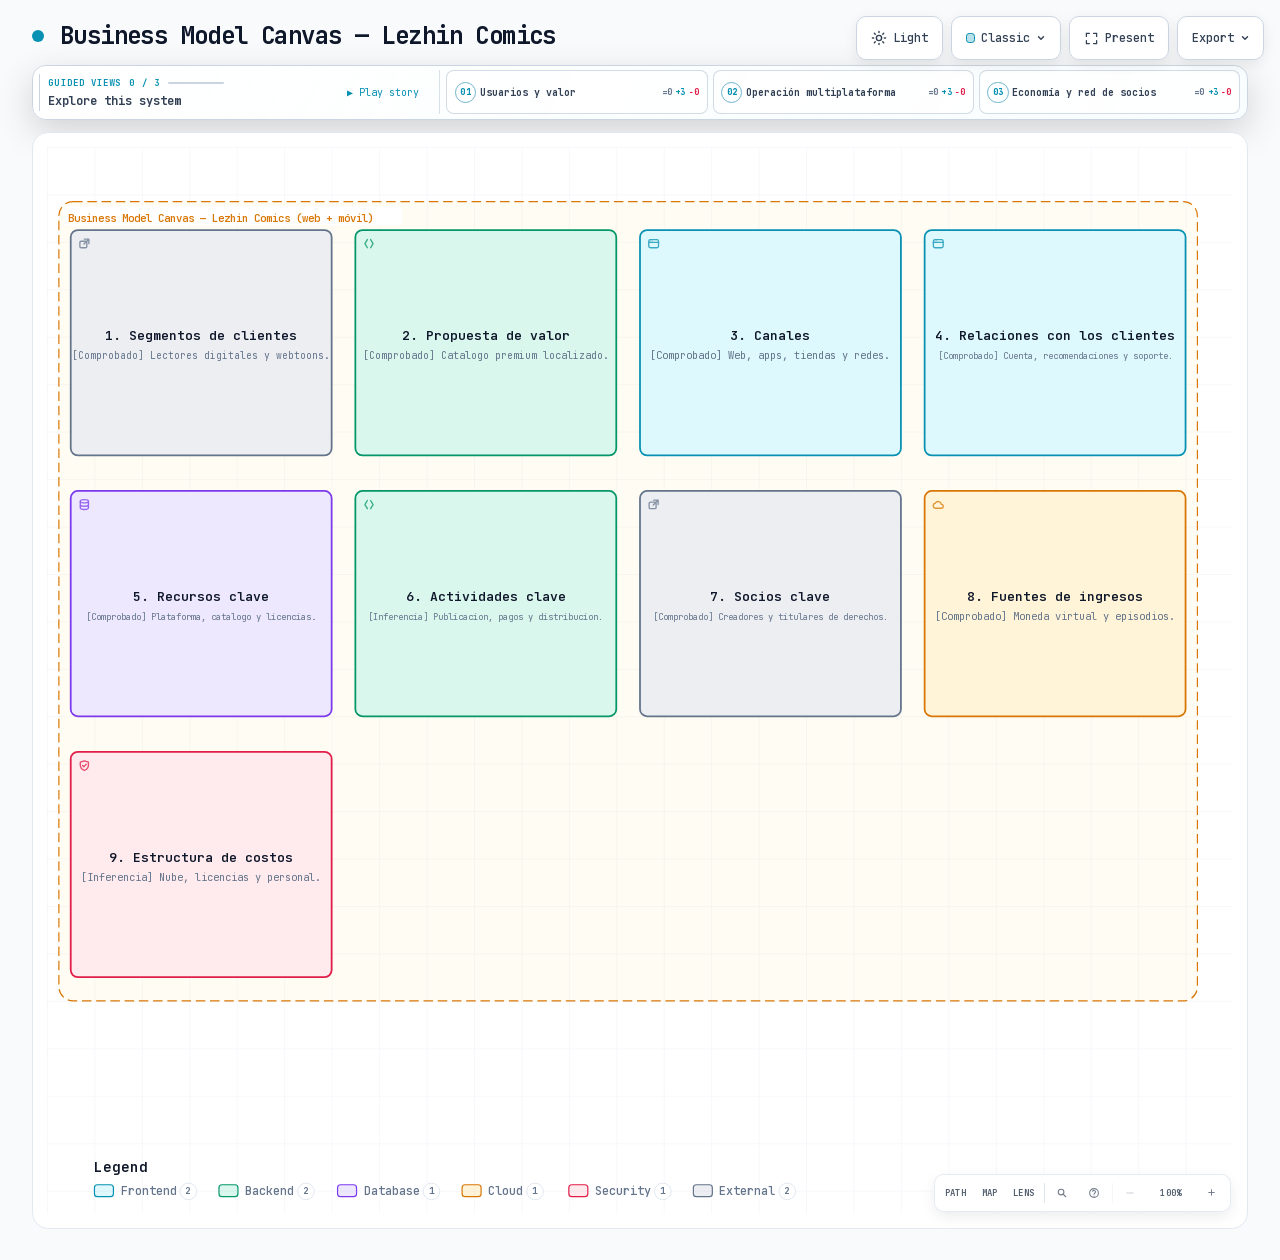
==== commit 5b242ec2: "update: mejorar canvas de Lezhin Comics Amplia la documentacion de Practica03, actualiza los nueve b" ====
--- a/Practica03/lezhin-business-model-canvas.html
+++ b/Practica03/lezhin-business-model-canvas.html
@@ -1849,12 +1849,12 @@
     .semantic-passport-detail {
       display: block;
       margin-top: 0.12rem;
-      overflow: hidden;
+      max-width: 62ch;
+      overflow: visible;
       color: var(--text-muted);
       font-size: 0.625rem;
-      line-height: 1.4;
-      text-overflow: ellipsis;
-      white-space: nowrap;
+      line-height: 1.5;
+      white-space: pre-line;
     }
     .semantic-passport-detail[hidden] { display: none; }
     .semantic-passport-meta {
@@ -5163,10 +5163,10 @@
 
         <!-- Components -->
         <g id="node-segmentos" data-node-id="segmentos" data-node-label="1. Segmentos de clientes" tabindex="0" role="button" aria-label="Focus 1. Segmentos de clientes, [Comprobado]
-Lectores y fans digitales., Business Model Canvas — Lezhin Comics (web + móvil)" aria-pressed="false" data-node-kind="external" data-node-sublabel="[Comprobado]
-Lectores y fans digitales." data-node-tag="Usuarios" data-node-context="Business Model Canvas — Lezhin Comics (web + móvil)">
+Lectores digitales y webtoons., Business Model Canvas — Lezhin Comics (web + móvil)" aria-pressed="false" data-node-kind="external" data-node-sublabel="[Comprobado]
+Lectores digitales y webtoons." data-node-tag="Usuarios" data-node-context="Business Model Canvas — Lezhin Comics (web + móvil)">
           <title>1. Segmentos de clientes · [Comprobado]
-Lectores y fans digitales. · Business Model Canvas — Lezhin Comics (web + móvil) · Usuarios</title>
+Lectores digitales y webtoons. · Business Model Canvas — Lezhin Comics (web + móvil) · Usuarios</title>
           <rect x="20" y="70" width="220" height="190" rx="6" class="c-mask"/>
           <rect x="20" y="70" width="220" height="190" rx="6" class="c-external" stroke-width="1.5"/>
           <g aria-hidden="true" data-semantic-sigil="external" class="semantic-sigil s-external" transform="translate(26 76) scale(0.6875)">
@@ -5174,24 +5174,24 @@
             <path d="M8 2.5h5.5V8M13.5 2.5 7.5 8.5"/>
           </g>
           <text data-node-label="" data-detail-anchor="" x="130" y="163" class="t-primary" font-size="11" font-weight="600" text-anchor="middle">1. Segmentos de clientes</text>
-        <text data-detail="context" x="130" y="179" class="t-muted" font-size="9" text-anchor="middle">[Comprobado]
-Lectores y fans digitales.</text>
+        <text data-detail="context" x="130" y="179" class="t-muted" font-size="8.2" text-anchor="middle">[Comprobado]
+Lectores digitales y webtoons.</text>
         <text data-detail="fine" x="130" y="252" class="t-external" font-size="7" text-anchor="middle">Usuarios</text>
         </g>
 
         <g id="node-propuesta" data-node-id="propuesta" data-node-label="2. Propuesta de valor" tabindex="0" role="button" aria-label="Focus 2. Propuesta de valor, [Comprobado]
-Catálogo premium multiplataforma., Business Model Canvas — Lezhin Comics (web + móvil)" aria-pressed="false" data-node-kind="backend" data-node-sublabel="[Comprobado]
-Catálogo premium multiplataforma." data-node-tag="Valor central" data-node-context="Business Model Canvas — Lezhin Comics (web + móvil)">
+Catalogo premium localizado., Business Model Canvas — Lezhin Comics (web + móvil)" aria-pressed="false" data-node-kind="backend" data-node-sublabel="[Comprobado]
+Catalogo premium localizado." data-node-tag="Valor central" data-node-context="Business Model Canvas — Lezhin Comics (web + móvil)">
           <title>2. Propuesta de valor · [Comprobado]
-Catálogo premium multiplataforma. · Business Model Canvas — Lezhin Comics (web + móvil) · Valor central</title>
+Catalogo premium localizado. · Business Model Canvas — Lezhin Comics (web + móvil) · Valor central</title>
           <rect x="260" y="70" width="220" height="190" rx="6" class="c-mask"/>
           <rect x="260" y="70" width="220" height="190" rx="6" class="c-backend" stroke-width="1.5"/>
           <g aria-hidden="true" data-semantic-sigil="backend" class="semantic-sigil s-backend" transform="translate(266 76) scale(0.6875)">
             <path d="M6 3 3 8l3 5M10 3l3 5-3 5"/>
           </g>
           <text data-node-label="" data-detail-anchor="" x="370" y="163" class="t-primary" font-size="11" font-weight="600" text-anchor="middle">2. Propuesta de valor</text>
-        <text data-detail="context" x="370" y="179" class="t-muted" font-size="7.6" text-anchor="middle">[Comprobado]
-Catálogo premium multiplataforma.</text>
+        <text data-detail="context" x="370" y="179" class="t-muted" font-size="8.6" text-anchor="middle">[Comprobado]
+Catalogo premium localizado.</text>
         <text data-detail="fine" x="370" y="252" class="t-backend" font-size="7" text-anchor="middle">Valor central</text>
         </g>
 
@@ -5234,10 +5234,10 @@
         </g>
 
         <g id="node-recursos" data-node-id="recursos" data-node-label="5. Recursos clave" tabindex="0" role="button" aria-label="Focus 5. Recursos clave, [Comprobado]
-Plataforma, catálogo y licencias., Business Model Canvas — Lezhin Comics (web + móvil)" aria-pressed="false" data-node-kind="database" data-node-sublabel="[Comprobado]
-Plataforma, catálogo y licencias." data-node-tag="Activos" data-node-context="Business Model Canvas — Lezhin Comics (web + móvil)">
+Plataforma, catalogo y licencias., Business Model Canvas — Lezhin Comics (web + móvil)" aria-pressed="false" data-node-kind="database" data-node-sublabel="[Comprobado]
+Plataforma, catalogo y licencias." data-node-tag="Activos" data-node-context="Business Model Canvas — Lezhin Comics (web + móvil)">
           <title>5. Recursos clave · [Comprobado]
-Plataforma, catálogo y licencias. · Business Model Canvas — Lezhin Comics (web + móvil) · Activos</title>
+Plataforma, catalogo y licencias. · Business Model Canvas — Lezhin Comics (web + móvil) · Activos</title>
           <rect x="20" y="290" width="220" height="190" rx="6" class="c-mask"/>
           <rect x="20" y="290" width="220" height="190" rx="6" class="c-database" stroke-width="1.5"/>
           <g aria-hidden="true" data-semantic-sigil="database" class="semantic-sigil s-database" transform="translate(26 296) scale(0.6875)">
@@ -5246,31 +5246,31 @@
           </g>
           <text data-node-label="" data-detail-anchor="" x="130" y="383" class="t-primary" font-size="11" font-weight="600" text-anchor="middle">5. Recursos clave</text>
         <text data-detail="context" x="130" y="399" class="t-muted" font-size="7.6" text-anchor="middle">[Comprobado]
-Plataforma, catálogo y licencias.</text>
+Plataforma, catalogo y licencias.</text>
         <text data-detail="fine" x="130" y="472" class="t-database" font-size="7" text-anchor="middle">Activos</text>
         </g>
 
-        <g id="node-actividades" data-node-id="actividades" data-node-label="6. Actividades clave" tabindex="0" role="button" aria-label="Focus 6. Actividades clave, [Comprobado + inferencia]
-Software, contenido y pagos., Business Model Canvas — Lezhin Comics (web + móvil)" aria-pressed="false" data-node-kind="backend" data-node-sublabel="[Comprobado + inferencia]
-Software, contenido y pagos." data-node-tag="Operación" data-node-context="Business Model Canvas — Lezhin Comics (web + móvil)">
-          <title>6. Actividades clave · [Comprobado + inferencia]
-Software, contenido y pagos. · Business Model Canvas — Lezhin Comics (web + móvil) · Operación</title>
+        <g id="node-actividades" data-node-id="actividades" data-node-label="6. Actividades clave" tabindex="0" role="button" aria-label="Focus 6. Actividades clave, [Inferencia]
+Publicacion, pagos y distribucion., Business Model Canvas — Lezhin Comics (web + móvil)" aria-pressed="false" data-node-kind="backend" data-node-sublabel="[Inferencia]
+Publicacion, pagos y distribucion." data-node-tag="Operación" data-node-context="Business Model Canvas — Lezhin Comics (web + móvil)">
+          <title>6. Actividades clave · [Inferencia]
+Publicacion, pagos y distribucion. · Business Model Canvas — Lezhin Comics (web + móvil) · Operación</title>
           <rect x="260" y="290" width="220" height="190" rx="6" class="c-mask"/>
           <rect x="260" y="290" width="220" height="190" rx="6" class="c-backend" stroke-width="1.5"/>
           <g aria-hidden="true" data-semantic-sigil="backend" class="semantic-sigil s-backend" transform="translate(266 296) scale(0.6875)">
             <path d="M6 3 3 8l3 5M10 3l3 5-3 5"/>
           </g>
           <text data-node-label="" data-detail-anchor="" x="370" y="383" class="t-primary" font-size="11" font-weight="600" text-anchor="middle">6. Actividades clave</text>
-        <text data-detail="context" x="370" y="399" class="t-muted" font-size="6.5" text-anchor="middle">[Comprobado + inferencia]
-Software, contenido y pagos.</text>
+        <text data-detail="context" x="370" y="399" class="t-muted" font-size="7.5" text-anchor="middle">[Inferencia]
+Publicacion, pagos y distribucion.</text>
         <text data-detail="fine" x="370" y="472" class="t-backend" font-size="7" text-anchor="middle">Operación</text>
         </g>
 
         <g id="node-socios" data-node-id="socios" data-node-label="7. Socios clave" tabindex="0" role="button" aria-label="Focus 7. Socios clave, [Comprobado]
-Creadores y derechos., Business Model Canvas — Lezhin Comics (web + móvil)" aria-pressed="false" data-node-kind="external" data-node-sublabel="[Comprobado]
-Creadores y derechos." data-node-tag="Red de valor" data-node-context="Business Model Canvas — Lezhin Comics (web + móvil)">
+Creadores y titulares de derechos., Business Model Canvas — Lezhin Comics (web + móvil)" aria-pressed="false" data-node-kind="external" data-node-sublabel="[Comprobado]
+Creadores y titulares de derechos." data-node-tag="Red de valor" data-node-context="Business Model Canvas — Lezhin Comics (web + móvil)">
           <title>7. Socios clave · [Comprobado]
-Creadores y derechos. · Business Model Canvas — Lezhin Comics (web + móvil) · Red de valor</title>
+Creadores y titulares de derechos. · Business Model Canvas — Lezhin Comics (web + móvil) · Red de valor</title>
           <rect x="500" y="290" width="220" height="190" rx="6" class="c-mask"/>
           <rect x="500" y="290" width="220" height="190" rx="6" class="c-external" stroke-width="1.5"/>
           <g aria-hidden="true" data-semantic-sigil="external" class="semantic-sigil s-external" transform="translate(506 296) scale(0.6875)">
@@ -5278,8 +5278,8 @@
             <path d="M8 2.5h5.5V8M13.5 2.5 7.5 8.5"/>
           </g>
           <text data-node-label="" data-detail-anchor="" x="610" y="383" class="t-primary" font-size="11" font-weight="600" text-anchor="middle">7. Socios clave</text>
-        <text data-detail="context" x="610" y="399" class="t-muted" font-size="9" text-anchor="middle">[Comprobado]
-Creadores y derechos.</text>
+        <text data-detail="context" x="610" y="399" class="t-muted" font-size="7.5" text-anchor="middle">[Comprobado]
+Creadores y titulares de derechos.</text>
         <text data-detail="fine" x="610" y="472" class="t-external" font-size="7" text-anchor="middle">Red de valor</text>
         </g>
 
@@ -5300,10 +5300,10 @@
         </g>
 
         <g id="node-costos" data-node-id="costos" data-node-label="9. Estructura de costos" tabindex="0" role="button" aria-label="Focus 9. Estructura de costos, [Inferencia]
-Nube, licencias, personal y marketing., Business Model Canvas — Lezhin Comics (web + móvil)" aria-pressed="false" data-node-kind="security" data-node-sublabel="[Inferencia]
-Nube, licencias, personal y marketing." data-node-tag="Sin cifras públicas" data-node-context="Business Model Canvas — Lezhin Comics (web + móvil)">
+Nube, licencias y personal., Business Model Canvas — Lezhin Comics (web + móvil)" aria-pressed="false" data-node-kind="security" data-node-sublabel="[Inferencia]
+Nube, licencias y personal." data-node-tag="Sin cifras públicas" data-node-context="Business Model Canvas — Lezhin Comics (web + móvil)">
           <title>9. Estructura de costos · [Inferencia]
-Nube, licencias, personal y marketing. · Business Model Canvas — Lezhin Comics (web + móvil) · Sin cifras públicas</title>
+Nube, licencias y personal. · Business Model Canvas — Lezhin Comics (web + móvil) · Sin cifras públicas</title>
           <rect x="20" y="510" width="220" height="190" rx="6" class="c-mask"/>
           <rect x="20" y="510" width="220" height="190" rx="6" class="c-security" stroke-width="1.5"/>
           <g aria-hidden="true" data-semantic-sigil="security" class="semantic-sigil s-security" transform="translate(26 516) scale(0.6875)">
@@ -5311,8 +5311,8 @@
             <path d="m5.8 8 1.5 1.5 3-3"/>
           </g>
           <text data-node-label="" data-detail-anchor="" x="130" y="603" class="t-primary" font-size="11" font-weight="600" text-anchor="middle">9. Estructura de costos</text>
-        <text data-detail="context" x="130" y="619" class="t-muted" font-size="6.9" text-anchor="middle">[Inferencia]
-Nube, licencias, personal y marketing.</text>
+        <text data-detail="context" x="130" y="619" class="t-muted" font-size="8.8" text-anchor="middle">[Inferencia]
+Nube, licencias y personal.</text>
         <text data-detail="fine" x="130" y="692" class="t-security" font-size="7" text-anchor="middle">Sin cifras públicas</text>
         </g>
 
@@ -5539,42 +5539,7 @@
 
     <!-- Info Cards -->
     <div class="cards">
-      <div class="card">
-        <div class="card-header">
-          <div class="card-dot cyan"></div>
-          <h3>Evidencia comprobable</h3>
-        </div>
-        <ul>
-          <li>&bull; F1 — https://about.lezhin.com/en: plataforma premium, más de 8.000 títulos (cifra declarada por la empresa), Lezhin Pick, localización global y envío de obras.</li>
-          <li>&bull; F2 — https://www.lezhinus.com/en/policy/terms: acceso mediante Web Apps y Mobile Apps; moneda virtual; licencias de uso; descarga offline limitada.</li>
-          <li>&bull; F3 — https://beta-www.lezhinus.com/en: secciones Daily, Rankings, Free, Genre, Events; enlaces a Google Play/App Store; redes sociales.</li>
-          <li>&bull; F4 — https://www.lezhin.com/ko/comic/505_livingtoon: ejemplo de título con precio en monedas y ventana de un episodio gratis cada 6 horas.</li>
-        </ul>
-      </div>
-
-      <div class="card">
-        <div class="card-header">
-          <div class="card-dot amber"></div>
-          <h3>Criterio académico</h3>
-        </div>
-        <ul>
-          <li>&bull; [Comprobado] solo se usa cuando existe evidencia en una fuente oficial enlazada.</li>
-          <li>&bull; [Inferencia] identifica una deducción razonable del funcionamiento de una plataforma digital; no equivale a una cifra o declaración corporativa.</li>
-          <li>&bull; No se han inventado usuarios, ingresos, porcentajes, costos ni una suscripción no documentada públicamente.</li>
-        </ul>
-      </div>
-
-      <div class="card">
-        <div class="card-header">
-          <div class="card-dot emerald"></div>
-          <h3>Conclusión</h3>
-        </div>
-        <ul>
-          <li>&bull; Lezhin opera como plataforma multiplataforma: el mismo servicio se ofrece mediante web apps y aplicaciones móviles, con distribución a través de tiendas de apps.</li>
-          <li>&bull; Su lógica combina catálogo premium y localizado, descubrimiento editorial y monetización transaccional mediante moneda virtual y episodios de pago.</li>
-          <li>&bull; La propuesta depende de una red de creadores y titulares de derechos, mientras que las cifras económicas actuales por bloque no están disponibles públicamente.</li>
-        </ul>
-      </div>
+
     </div>
 
   </div>
@@ -6377,11 +6342,8 @@
         clone.insertBefore(style, clone.firstChild);
         clone.insertBefore(bgRect, style.nextSibling);
 
-        // The XML declaration pins UTF-8: without it, consumers that guess an
-        // encoding instead of defaulting to UTF-8 mangle non-ASCII text.
         return {
-          svgString: '<?xml version="1.0" encoding="UTF-8"?>\n' +
-            new XMLSerializer().serializeToString(clone),
+          svgString: new XMLSerializer().serializeToString(clone),
           width: vb.width * scale,
           height: vb.height * scale,
           canonicalStateClean: canonicalStateClean,
@@ -7982,8 +7944,19 @@
         });
         evidence.hidden = false;
       }
+      var nodeDescriptions = {
+        segmentos: '[Comprobado]\nLezhin se dirige a lectores de webtoons y comics digitales. Sus usuarios buscan descubrir historias, guardarlas y leer contenido gratuito o premium desde web y movil. Esta interpretacion parte del catalogo y los canales oficiales de la plataforma.',
+        propuesta: '[Comprobado]\nLa propuesta combina un catalogo premium localizado con descubrimiento editorial y lectura digital por episodios. El valor principal esta en reunir contenido, traduccion y acceso multiplataforma en una misma experiencia.',
+        canales: '[Comprobado]\nLezhin distribuye su servicio mediante sitio web, web apps, aplicaciones moviles y tiendas de aplicaciones. Las secciones editoriales, eventos y redes ayudan a que los lectores encuentren nuevas historias.',
+        relaciones: '[Comprobado]\nLa relacion con los lectores se apoya en cuentas, recomendaciones, eventos, contenido gratuito y soporte. Estos elementos favorecen el regreso frecuente y conectan la lectura con el contenido premium.',
+        recursos: '[Comprobado]\nLos recursos principales son la plataforma tecnologica, el catalogo, las licencias y la marca. En conjunto permiten publicar, localizar, proteger y distribuir historias digitales en distintos canales.',
+        actividades: '[Inferencia]\nLas actividades centrales incluyen publicar, localizar, curar y distribuir contenido, ademas de operar pagos y mantener los canales digitales. La parte tecnica se presenta como inferencia porque no toda la operacion interna es publica.',
+        socios: '[Comprobado e inferencia]\nAutores, editoriales y titulares de derechos aportan las obras y permisos necesarios. Las tiendas de aplicaciones y los proveedores tecnologicos apoyan la distribucion y el funcionamiento del servicio.',
+        ingresos: '[Comprobado]\nLa monetizacion observable utiliza moneda virtual y episodios de pago para desbloquear contenido premium. Los terminos de uso y los ejemplos de titulos respaldan esta lectura transaccional.',
+        costos: '[Inferencia]\nLa operacion probablemente implica nube, licencias, personal, localizacion y marketing. Se marca como inferencia porque Lezhin no publica cifras detalladas de costos en las fuentes revisadas.'
+      };
       function renderPassport(id, node) {
-        setPassportValue(detail, node.getAttribute('data-node-sublabel'));
+        setPassportValue(detail, nodeDescriptions[id] || node.getAttribute('data-node-sublabel'));
         setPassportValue(kind, viewerKindLabel(node.getAttribute('data-node-kind') || 'node'));
         setPassportValue(context, node.getAttribute('data-node-context'));
         setPassportValue(tag, node.getAttribute('data-node-tag'));
@@ -8031,8 +8004,8 @@
       }
       function relationshipHitRecords() {
         var recordsByKey = {};
-        var recordsById = Object.create(null);
-        var byId = Object.create(null);
+        var recordsById = {};
+        var byId = {};
         nodes().forEach(function (node) { byId[node.getAttribute('data-node-id')] = node; });
         var records = [];
         edges().forEach(function (edge) {
@@ -8782,7 +8755,7 @@
           Archify.routeProbe.clear({ updateUrl: false, restoreFocus: false });
         }
         var nodeList = nodes();
-        var byId = Object.create(null);
+        var byId = {};
         nodeList.forEach(function (node) { byId[node.getAttribute('data-node-id')] = node; });
         var normalized = [];
         (ids || []).forEach(function (id) {
@@ -8796,8 +8769,8 @@
 
         clear({ updateUrl: false, preserveView: true });
         activeIds = normalized;
-        var selected = Object.create(null);
-        var related = Object.create(null);
+        var selected = {};
+        var related = {};
         var seenEdges = {};
         var matchedEdges = 0;
         normalized.forEach(function (id) { selected[id] = true; related[id] = true; });
@@ -9148,7 +9121,7 @@
         clear({ announce: false });
         var nodeList = nodes();
         var edgeList = edges();
-        var byId = Object.create(null);
+        var byId = {};
         nodeList.forEach(function (node) { byId[node.getAttribute('data-node-id')] = node; });
         var selected = byId[id];
         if (!selected) return false;
@@ -9157,7 +9130,7 @@
         overlay.setAttribute('class', 'intent-trace-overlay');
         overlay.setAttribute('data-intent-trace-overlay', '');
         overlay.setAttribute('aria-hidden', 'true');
-        var related = Object.create(null);
+        var related = {};
         var seen = {};
         var counts = { out: 0, in: 0, loop: 0 };
         related[id] = true;
@@ -9328,12 +9301,12 @@
 
       try { views = JSON.parse(data.textContent || '[]'); } catch (_) { views = []; }
       if (!views.length) return { count: 0, active: function () { return null; } };
-      var canonicalNodeIds = Object.create(null);
+      var canonicalNodeIds = {};
       Array.prototype.forEach.call(svg.querySelectorAll('[data-node-id]'), function (node) {
         canonicalNodeIds[node.getAttribute('data-node-id')] = true;
       });
       views.forEach(function (view) {
-        var seen = Object.create(null);
+        var seen = {};
         view.focus = (view.focus || []).filter(function (id) {
           if (!canonicalNodeIds[id] || seen[id]) return false;
           seen[id] = true;
@@ -9362,8 +9335,8 @@
       function chapterDelta(previous, destination) {
         var previousFocus = previous ? previous.focus : [];
         var destinationFocus = destination ? destination.focus : [];
-        var previousIds = Object.create(null);
-        var destinationIds = Object.create(null);
+        var previousIds = {};
+        var destinationIds = {};
         previousFocus.forEach(function (id) { previousIds[id] = true; });
         destinationFocus.forEach(function (id) { destinationIds[id] = true; });
         return {
@@ -9375,7 +9348,7 @@
 
       function chapterAnchor(previous, destination, outgoingBeatIndex, delta) {
         if (!previous || !destination) return '';
-        var stayIds = Object.create(null);
+        var stayIds = {};
         delta.stay.forEach(function (id) { stayIds[id] = true; });
         var activeBeat = outgoingBeatIndex >= 0 ? previous.focus[outgoingBeatIndex] : '';
         if (activeBeat && stayIds[activeBeat]) return activeBeat;
@@ -9393,7 +9366,7 @@
       }
 
       function classifyHandoff(delta, anchor) {
-        var roles = Object.create(null);
+        var roles = {};
         delta.stay.forEach(function (id) { roles[id] = 'stay'; });
         delta.enter.forEach(function (id) { roles[id] = 'enter'; });
         delta.leave.forEach(function (id) { roles[id] = 'leave'; });
@@ -9710,7 +9683,7 @@
         if (activePreviewIndex === index && svg.getAttribute('data-chapter-preview') === views[index].id) return true;
         clearChapterPreviewPresentation();
         var delta = chapterDelta(activeIndex >= 0 ? views[activeIndex] : null, views[index]);
-        var roles = Object.create(null);
+        var roles = {};
         delta.stay.forEach(function (id) { roles[id] = 'stay'; });
         delta.enter.forEach(function (id) { roles[id] = 'enter'; });
         delta.leave.forEach(function (id) { roles[id] = 'leave'; });
@@ -10364,7 +10337,7 @@
 
         var nodeList = Array.prototype.slice.call(svg.querySelectorAll('[data-node-id]'));
         var edgeList = Array.prototype.slice.call(svg.querySelectorAll('[data-edge-from][data-edge-to]'));
-        var byId = Object.create(null);
+        var byId = {};
         nodeList.forEach(function (node) { byId[node.getAttribute('data-node-id')] = node; });
         storySteps = view.focus.map(function (_, index) { return storyStep(view, index, edgeList, byId); });
         var labels = [];
@@ -11815,8 +11788,8 @@
         return true;
       }
       function semanticIds(ids, includeNeighbors) {
-        var seeds = Object.create(null);
-        var wanted = Object.create(null);
+        var seeds = {};
+        var wanted = {};
         (ids || []).forEach(function (id) { seeds[id] = true; wanted[id] = true; });
         if (includeNeighbors) {
           Array.prototype.forEach.call(svg.querySelectorAll('[data-edge-from][data-edge-to]'), function (edge) {
@@ -13284,7 +13257,7 @@
       }
       function outgoingByNode() {
         var byId = nodesById();
-        var outgoing = Object.create(null);
+        var outgoing = {};
         edges().forEach(function (edge) {
           var from = edge.getAttribute('data-edge-from');
           var to = edge.getAttribute('data-edge-to');
@@ -13296,7 +13269,7 @@
       }
       function reachableFrom(source) {
         var outgoing = outgoingByNode();
-        var reached = Object.create(null);
+        var reached = {};
         var queue = [source];
         reached[source] = true;
         for (var cursor = 0; cursor < queue.length; cursor += 1) {
@@ -13311,7 +13284,7 @@
       }
       function hopDistancesFrom(source) {
         var outgoing = outgoingByNode();
-        var distances = Object.create(null);
+        var distances = {};
         var queue = [source];
         distances[source] = 0;
         for (var cursor = 0; cursor < queue.length; cursor += 1) {
@@ -13327,7 +13300,7 @@
       function shortestDirectedPath(source, target) {
         if (source === target) return null;
         var outgoing = outgoingByNode();
-        var previous = Object.create(null);
+        var previous = {};
         var queue = [source];
         previous[source] = null;
         for (var cursor = 0; cursor < queue.length && !Object.prototype.hasOwnProperty.call(previous, target); cursor += 1) {
@@ -13857,7 +13830,7 @@
           var sourceIds = nodes().map(function (node) { return node.getAttribute('data-node-id'); }).filter(function (id) {
             return outgoing[id] && outgoing[id].length;
           });
-          var sourceBadges = Object.create(null);
+          var sourceBadges = {};
           sourceIds.forEach(function (id) { sourceBadges[id] = viewerText('viewer.route.finder.source.badge'); });
           return {
             kind: 'route-source',
@@ -13873,7 +13846,7 @@
         if (mode === 'target' && startId && byId[startId]) {
           var distances = hopDistancesFrom(startId);
           var targetIds = Object.keys(distances).filter(function (id) { return id !== startId && byId[id]; });
-          var targetBadges = Object.create(null);
+          var targetBadges = {};
           targetIds.forEach(function (id) {
             targetBadges[id] = viewerCount('viewer.route.hop', distances[id]);
           });
@@ -14082,7 +14055,7 @@
       var MAX_LENS_FLOW_EDGES = 24;
 
       function nodesById() {
-        var byId = Object.create(null);
+        var byId = {};
         Array.prototype.forEach.call(svg.querySelectorAll('[data-node-id][data-node-kind]'), function (node) {
           var id = node.getAttribute('data-node-id');
           if (id && !byId[id]) byId[id] = node;
@@ -14249,7 +14222,7 @@
           return (byId[id].getAttribute('data-node-kind') || 'neutral') === kind;
         });
         if (!matches.length) return false;
-        var chosen = Object.create(null);
+        var chosen = {};
         matches.forEach(function (id) {
           chosen[id] = true;
           byId[id].setAttribute('data-legend-preview-match', '');
@@ -14425,7 +14398,7 @@
         options = options || {};
         cleanSvgState();
         var byId = nodesById();
-        var nodeKind = Object.create(null);
+        var nodeKind = {};
         Object.keys(byId).forEach(function (id) { nodeKind[id] = byId[id].getAttribute('data-node-kind') || 'neutral'; });
         if (!selectedKinds.length) {
           status.textContent = viewerText('viewer.lens.choose');
